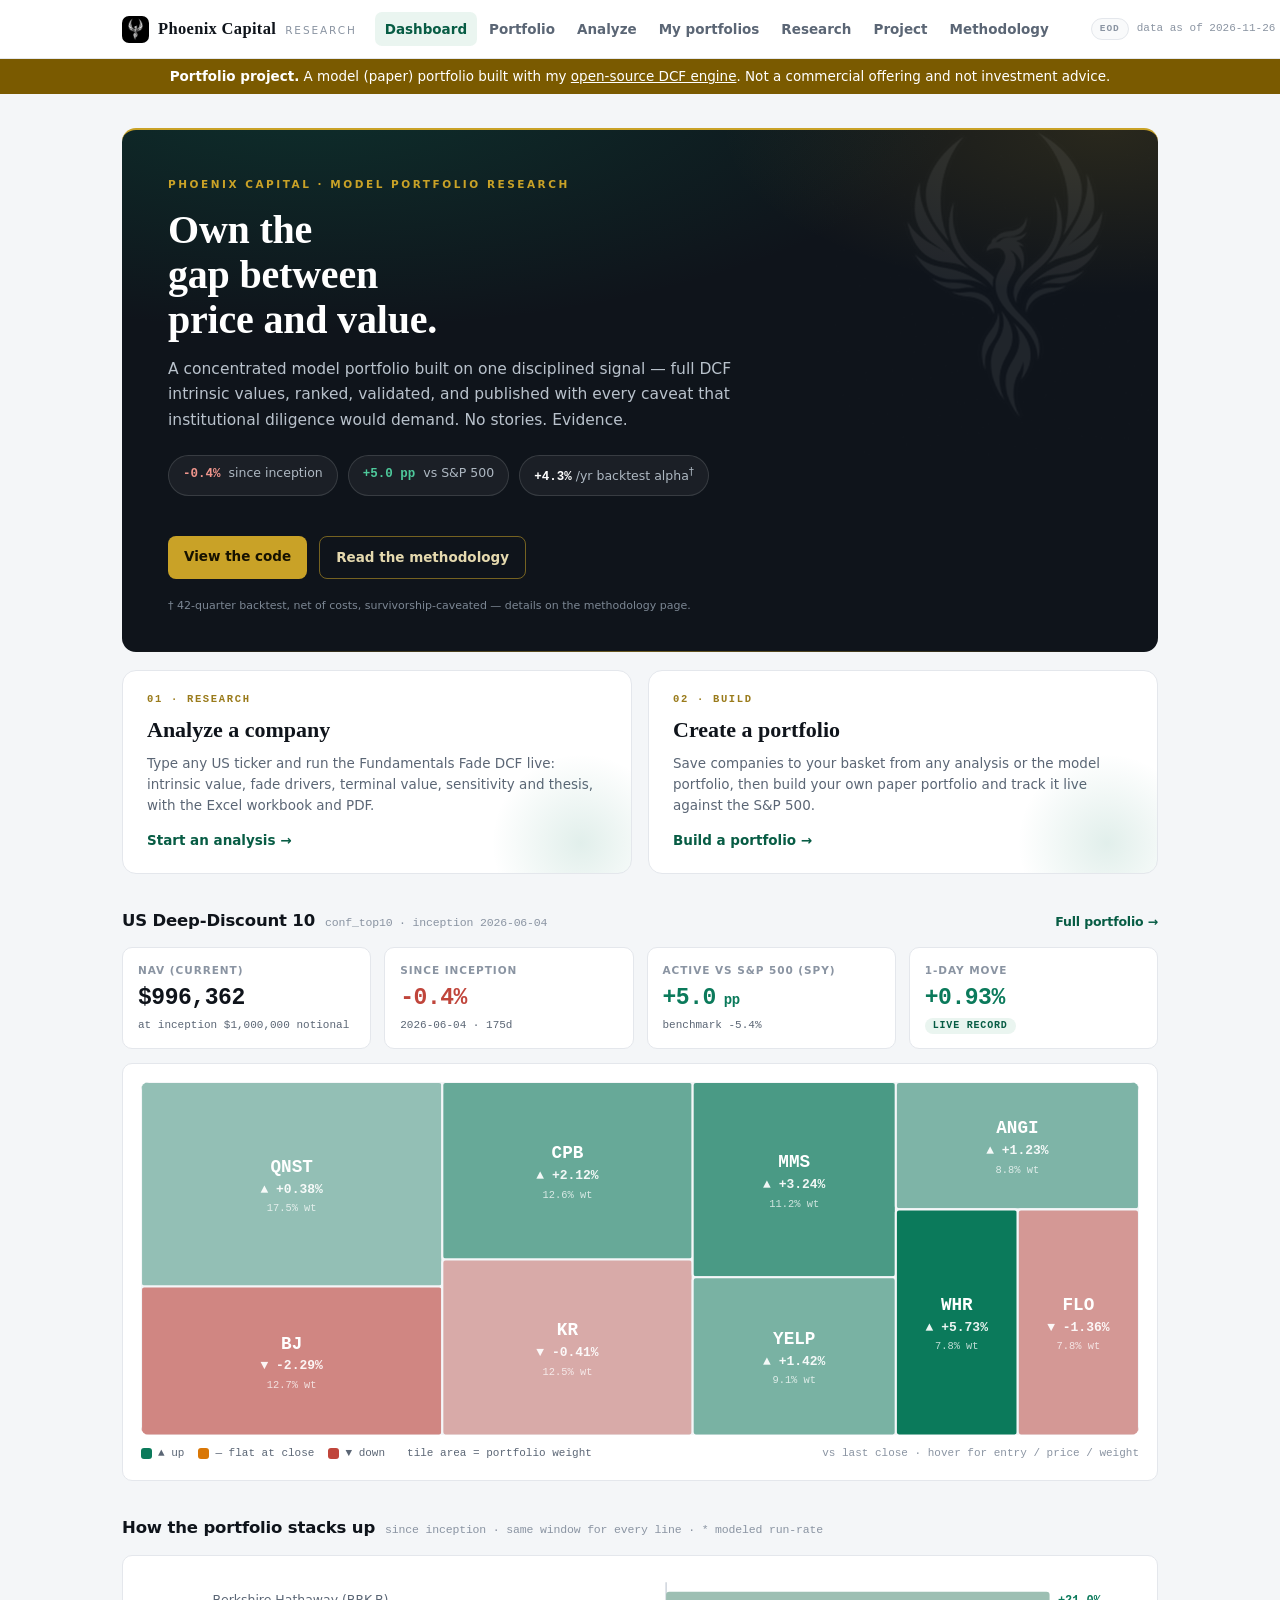
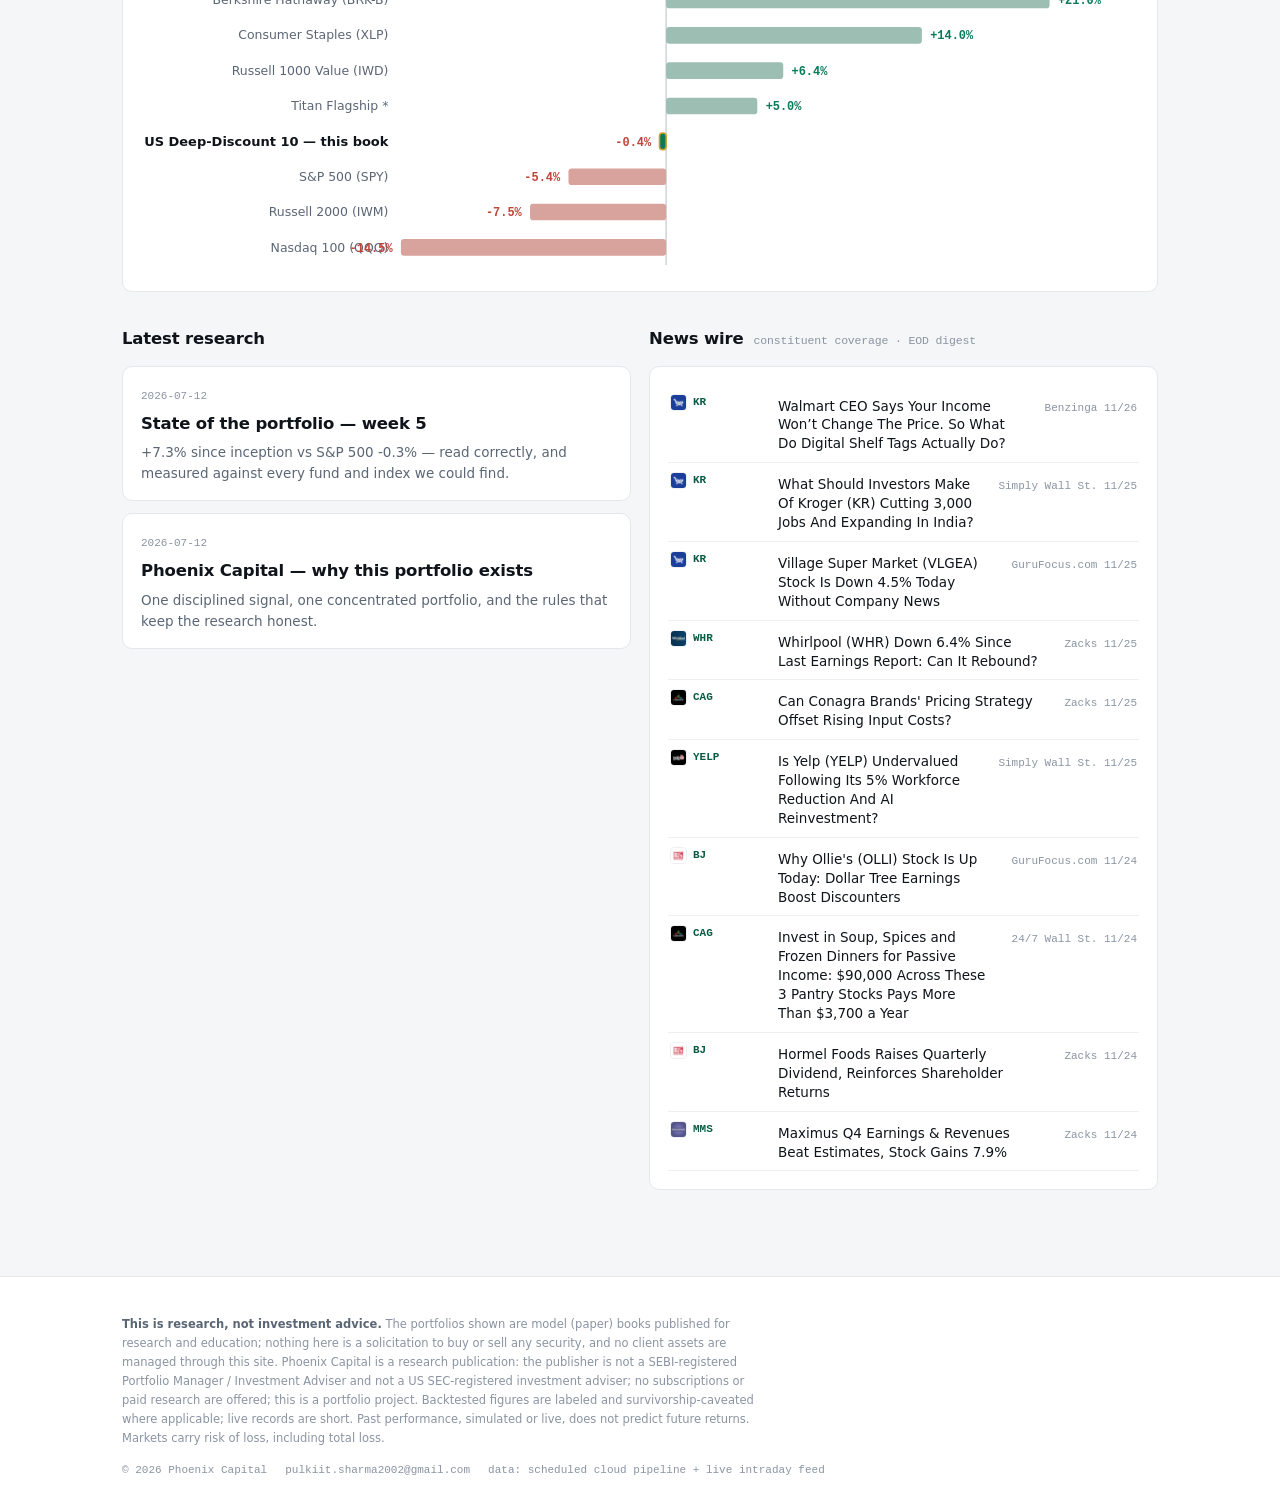
==== index.html @ 6cfc06de "data refresh 2026-11-26 03:41 UTC" ====
<!doctype html>
<html lang="en"><head>
<meta charset="utf-8"><meta name="viewport" content="width=device-width,initial-scale=1">
<title>Dashboard · Phoenix Capital</title>
<meta name="description" content="Institutional-grade equity research. One disciplined signal.">
<link rel="stylesheet" href="assets/site.css">
<link rel="icon" href="assets/logo-chip.png" type="image/png">
</head><body>
<header class="site-head"><div class="wrap">
  <a class="brand" href="index.html"><img class="logo-chip" src="assets/logo-chip.png" alt=""><span class="wordmark">Phoenix Capital</span>
    <small>research</small></a>
  <nav class="main"><a href="index.html" class="on">Dashboard</a><a href="us.html" class="">Portfolio</a><a href="analyze.html" class="">Analyze</a><a href="portfolios.html" class="">My portfolios <span class="bcount" hidden></span></a><a href="research.html" class="">Research</a><a href="pricing.html" class="">Project</a><a href="about.html" class="">Methodology</a></nav>
  <span class="asof"><span class="feedpill pill" id="feedpill">EOD</span><span class="txt">2026-11-26</span></span>
</div></header>
<div class="demo-banner" style="background:#7a5a00;color:#fff;text-align:center;padding:8px 16px;font-size:13.5px;line-height:1.4"><b>Portfolio project.</b> A model (paper) portfolio built with my <a href="https://github.com/PS11242026/dcf-valuation-platform" style="color:#fff;text-decoration:underline">open-source DCF engine</a>. Not a commercial offering and not investment advice.</div>
<main><div class="wrap">
<div class="hero">
  <div class="h-mark" aria-hidden="true"><img src="assets/logo-white.png" alt=""></div>
  <div class="h-eyebrow">Phoenix Capital · model portfolio research</div>
  <h1 class="h-title">Own the gap between price and&nbsp;value.</h1>
  <p class="h-lede">A concentrated model portfolio built on one disciplined signal — full DCF
  intrinsic values, ranked, validated, and published with every caveat that institutional
  diligence would demand. No stories. Evidence.</p>
  <div class="h-chips">
    <span class="h-chip"><b class="neg">-0.4%</b> since inception</span>
    <span class="h-chip"><b class="pos">+5.0 pp</b> vs S&amp;P 500</span>
    <span class="h-chip"><b>+4.3%</b>/yr backtest alpha<sup>†</sup></span>
  </div>
  <div class="h-ctas"><a class="cta gold" href="https://github.com/PS11242026/dcf-valuation-platform">View the code</a>
  <a class="cta ghost-inv" href="about.html">Read the methodology</a></div>
  <p class="h-foot">† 42-quarter backtest, net of costs, survivorship-caveated — details on the methodology page.</p>
</div>
<section class="desk-opts">
<a class="dopt" href="analyze.html"><span class="dk">01 · Research</span>
  <h3>Analyze a company</h3>
  <p>Type any US ticker and run the Fundamentals Fade DCF live: intrinsic value, fade drivers,
  terminal value, sensitivity and thesis, with the Excel workbook and PDF.</p>
  <span class="go">Start an analysis →</span></a>
<a class="dopt" href="portfolios.html"><span class="dk">02 · Build</span>
  <h3>Create a portfolio</h3>
  <p>Save companies to your basket from any analysis or the model portfolio, then build your own
  paper portfolio and track it live against the S&amp;P 500.</p>
  <span class="go">Build a portfolio →</span></a>
</section>
<section>
<h2 class="sec">US Deep-Discount 10 <span class="sub">conf_top10 · inception 2026-06-04</span>
  <a href="us.html" style="margin-left:auto;font-size:12.5px">Full portfolio →</a></h2>
<div class="kpis">
  <div class="tile"><div class="lab">NAV (current)</div><div class="val tab">$996,362</div><div class="sub">at inception $1,000,000 notional</div></div>
  <div class="tile"><div class="lab">Since inception</div>
    <div class="val tab neg">-0.4%</div>
    <div class="sub">2026-06-04 · 175d</div></div>
  <div class="tile"><div class="lab">Active vs S&amp;P 500 (SPY)</div>
    <div class="val tab pos">+5.0<span style="font-size:14px"> pp</span></div>
    <div class="sub">benchmark -5.4%</div></div>
  <div class="tile"><div class="lab">1-day move</div>
    <div class="val tab pos" id="day-us">+0.93%</div>
    <div class="sub"><span class="badge live">live record</span></div></div>
</div>
<div style="height:14px"></div>
<div class="card"><div class="hm-wrap" id="hm-us" data-h="340"></div>
  <div class="hm-legend">
    <span class="k"><span class="sw" style="background:#0B7A5B"></span>▲ up</span>
    <span class="k"><span class="sw" style="background:#D97706"></span>— flat at close</span>
    <span class="k"><span class="sw" style="background:#C0453B"></span>▼ down</span>
    <span class="k" style="margin-left:8px">tile area = portfolio weight</span>
    <span class="hm-note">vs last close · hover for entry / price / weight</span></div></div>
</section>
<section><h2 class="sec">How the portfolio stacks up
  <span class="sub">since inception · same window for every line · * modeled run-rate</span></h2>
<div class="card chart" id="cmp-us"></div></section>
<section class="grid2">
<div><h2 class="sec">Latest research</h2><div class="post-list"><a class="p-item" href="research/2026-07-12-state-of-the-portfolio-week-5.html"><span class="d">2026-07-12</span><h3>State of the portfolio — week 5</h3><p>+7.3% since inception vs S&amp;P 500 -0.3% — read correctly, and measured against every fund and index we could find.</p></a><a class="p-item" href="research/2026-07-12-phoenix-capital-launch.html"><span class="d">2026-07-12</span><h3>Phoenix Capital — why this portfolio exists</h3><p>One disciplined signal, one concentrated portfolio, and the rules that keep the research honest.</p></a></div></div>
<div><h2 class="sec">News wire <span class="sub">constituent coverage · <span id="wire-src">EOD digest</span></span></h2>
<div class="card"><div class="news" id="news-us"><a class="item" href="https://finance.yahoo.com/small-business/articles/walmart-ceo-says-income-won-000012697.html" target="_blank" rel="noopener"><span class="sym"><img class="nlogo" src="assets/logos/KR.png" alt="" loading="lazy" onerror="this.remove()">KR</span><span class="ttl">Walmart CEO Says Your Income Won’t Change The Price. So What Do Digital Shelf Tags Actually Do?</span><span class="src">Benzinga 11/26</span></a><a class="item" href="https://finance.yahoo.com/markets/stocks/articles/investors-kroger-kr-cutting-3-232031548.html" target="_blank" rel="noopener"><span class="sym"><img class="nlogo" src="assets/logos/KR.png" alt="" loading="lazy" onerror="this.remove()">KR</span><span class="ttl">What Should Investors Make Of Kroger (KR) Cutting 3,000 Jobs And Expanding In India?</span><span class="src">Simply Wall St. 11/25</span></a><a class="item" href="https://finance.yahoo.com/markets/stocks/articles/village-super-market-vlgea-stock-193019588.html" target="_blank" rel="noopener"><span class="sym"><img class="nlogo" src="assets/logos/KR.png" alt="" loading="lazy" onerror="this.remove()">KR</span><span class="ttl">Village Super Market (VLGEA) Stock Is Down 4.5% Today Without Company News</span><span class="src">GuruFocus.com 11/25</span></a><a class="item" href="https://finance.yahoo.com/markets/stocks/articles/whirlpool-whr-down-6-4-153005651.html" target="_blank" rel="noopener"><span class="sym"><img class="nlogo" src="assets/logos/WHR.png" alt="" loading="lazy" onerror="this.remove()">WHR</span><span class="ttl">Whirlpool (WHR) Down 6.4% Since Last Earnings Report: Can It Rebound?</span><span class="src">Zacks 11/25</span></a><a class="item" href="https://finance.yahoo.com/markets/stocks/articles/conagra-brands-pricing-strategy-offset-135100808.html" target="_blank" rel="noopener"><span class="sym"><img class="nlogo" src="assets/logos/CAG.png" alt="" loading="lazy" onerror="this.remove()">CAG</span><span class="ttl">Can Conagra Brands&#x27; Pricing Strategy Offset Rising Input Costs?</span><span class="src">Zacks 11/25</span></a><a class="item" href="https://finance.yahoo.com/markets/stocks/articles/yelp-yelp-undervalued-following-5-061126021.html" target="_blank" rel="noopener"><span class="sym"><img class="nlogo" src="assets/logos/YELP.png" alt="" loading="lazy" onerror="this.remove()">YELP</span><span class="ttl">Is Yelp (YELP) Undervalued Following Its 5% Workforce Reduction And AI Reinvestment?</span><span class="src">Simply Wall St. 11/25</span></a><a class="item" href="https://finance.yahoo.com/markets/stocks/articles/why-ollies-olli-stock-today-210016342.html" target="_blank" rel="noopener"><span class="sym"><img class="nlogo" src="assets/logos/BJ.png" alt="" loading="lazy" onerror="this.remove()">BJ</span><span class="ttl">Why Ollie&#x27;s (OLLI) Stock Is Up Today: Dollar Tree Earnings Boost Discounters</span><span class="src">GuruFocus.com 11/24</span></a><a class="item" href="https://247wallst.com/investing/2026/11/24/invest-in-soup-spices-and-frozen-dinners-for-passive-income-90000-across-these-3-pantry-stocks-pays-more-than-3700-a-year/" target="_blank" rel="noopener"><span class="sym"><img class="nlogo" src="assets/logos/CAG.png" alt="" loading="lazy" onerror="this.remove()">CAG</span><span class="ttl">Invest in Soup, Spices and Frozen Dinners for Passive Income: $90,000 Across These 3 Pantry Stocks Pays More Than $3,700 a Year</span><span class="src">24/7 Wall St. 11/24</span></a><a class="item" href="https://finance.yahoo.com/markets/stocks/articles/hormel-foods-raises-quarterly-dividend-125200998.html" target="_blank" rel="noopener"><span class="sym"><img class="nlogo" src="assets/logos/BJ.png" alt="" loading="lazy" onerror="this.remove()">BJ</span><span class="ttl">Hormel Foods Raises Quarterly Dividend, Reinforces Shareholder Returns</span><span class="src">Zacks 11/24</span></a><a class="item" href="https://finance.yahoo.com/markets/stocks/articles/maximus-q4-earnings-revenues-beat-120600237.html" target="_blank" rel="noopener"><span class="sym"><img class="nlogo" src="assets/logos/MMS.png" alt="" loading="lazy" onerror="this.remove()">MMS</span><span class="ttl">Maximus Q4 Earnings &amp; Revenues Beat Estimates, Stock Gains 7.9%</span><span class="src">Zacks 11/24</span></a></div></div></div>
</section>
</div></main>
<footer class="site-foot"><div class="wrap">
  <p class="disc"><b>This is research, not investment advice.</b> The portfolios shown are model (paper) books published for research and education; nothing here is a solicitation to buy or sell any security, and no client assets are managed through this site. Phoenix Capital is a research publication: the publisher is not a SEBI-registered Portfolio Manager / Investment Adviser and not a US SEC-registered investment adviser; no subscriptions or paid research are offered; this is a portfolio project. Backtested figures are labeled and survivorship-caveated where applicable; live records are short. Past performance, simulated or live, does not predict future returns. Markets carry risk of loss, including total loss.</p>
  <div class="foot-meta"><span>© 2026 Phoenix Capital</span>
    <span>pulkiit.sharma2002@gmail.com</span>
    <span>data: scheduled cloud pipeline + live intraday feed</span></div>
</div></footer>
<script>window.SITE_DATA = {"as_of": "2026-11-26", "config": {"finnhub_key": "dc2afj9r01qjj5fhtak0dc2afj9r01qjj5fhtakg", "refresh_seconds": 60, "quote_seconds": 60, "news_seconds": 300, "data_prefix": "data/", "asset_prefix": "assets/"}, "books": {"us": {"status": {"as_of": "2026-11-26", "book": "conf_top10", "book_id": "discount_x_conf_top10", "currency": "USD", "inception": "2026-06-04", "days": 175, "capital": 1000000.0, "capital_basis": "notional", "cash": 0.0, "value_at_inception": 1000000.0, "value": 996361.5129480853, "return_since_inception": -0.0036384870519147305, "benchmarks": {"SPY": {"entry": 757.2550048828125, "last": 716.7000122070312, "return": -0.05355526528617305, "active": 0.049916778234258316}, "QQQ": {"entry": 741.8599853515625, "last": 633.9299926757812, "return": -0.14548566415080866, "active": 0.14184717709889394}}, "comparables": [{"name": "Titan Flagship (modeled)", "kind": "run_rate", "note": "reported ~10.72%/yr net run-rate compounded over the window; no daily NAV published", "symbol": null, "return": 0.05003622881060976, "active": -0.053674715862524494}, {"name": "Russell 2000 (IWM)", "kind": "index", "note": "small/mid-cap universe proxy", "symbol": "IWM", "return": -0.07464371449433549, "active": 0.07100522744242076}, {"name": "Russell 1000 Value (IWD)", "kind": "index", "note": "value-factor benchmark", "symbol": "IWD", "return": 0.06425536118910213, "active": -0.06789384824101687}, {"name": "Consumer Staples (XLP)", "kind": "index", "note": "sector-fair for the staples-heavy book", "symbol": "XLP", "return": 0.14031798971352805, "active": -0.14395647676544276}, {"name": "Berkshire Hathaway (BRK-B)", "kind": "index", "note": "flagship value manager, tradeable comparison", "symbol": "BRK-B", "return": 0.2103712709487553, "active": -0.21400975800067001}], "holdings": [{"ticker": "MMS", "sector": "industrials_assetlight_services", "entry_price": 60.64500045776367, "price": 61.16999816894531, "entry_value": 100000.0, "weight": 0.11248225412640794, "market_value": 100865.69001107894, "return": 0.008656900110789456, "contribution": 0.0009618777900877173, "inception_discount": 4.755931966313579, "current_discount": 4.838646570065083, "current_intrinsic": 357.15, "conviction": 0.505, "day_change": 0.03240503238726267, "company": "Maximus, Inc."}, {"ticker": "WHR", "sector": "consumer_discretionary", "entry_price": 38.7400016784668, "price": 27.139999389648438, "entry_value": 100000.0, "weight": 0.07812512864446404, "market_value": 70056.78423791578, "return": -0.2994321576208422, "contribution": -0.03327023973564913, "inception_discount": 4.218364331422412, "current_discount": 6.968681092988097, "current_intrinsic": 216.27, "conviction": 0.505, "day_change": 0.05726526330290227, "company": "Whirlpool Corporation"}, {"ticker": "KR", "sector": "consumer_staples", "entry_price": 62.380001068115234, "price": 69.83000183105469, "entry_value": 100000.0, "weight": 0.1248352463663874, "market_value": 111942.93144497465, "return": 0.11942931444974647, "contribution": 0.013269923827749608, "inception_discount": 4.124266794909185, "current_discount": 3.5248459360555584, "current_intrinsic": 315.97, "conviction": 0.84, "day_change": -0.004135780150714252, "company": "The Kroger Co."}, {"ticker": "CPB", "sector": "consumer_staples", "entry_price": 21.334999084472656, "price": 24.110000610351562, "entry_value": 100000.0, "weight": 0.12602164373474778, "market_value": 113006.80405418211, "return": 0.13006804054182108, "contribution": 0.014452004504646787, "inception_discount": 3.2943927812345697, "current_discount": 2.8875984084279653, "current_intrinsic": 93.73, "conviction": 0.84, "day_change": 0.021177466627458674, "company": "The Campbell's Company"}, {"ticker": "CAG", "sector": "consumer_staples", "entry_price": 12.626999855041504, "price": null, "entry_value": 100000.0, "weight": null, "market_value": null, "return": null, "contribution": null, "inception_discount": 2.91445864061098, "current_discount": 2.923, "current_intrinsic": 50.35, "conviction": 0.84, "day_change": null, "company": "Conagra Brands, Inc."}, {"ticker": "ANGI", "sector": "internet_platforms_marketplaces", "entry_price": 6.275000095367432, "price": 4.940000057220459, "entry_value": 100000.0, "weight": 0.0877917617628942, "market_value": 78725.09931700962, "return": -0.21274900682990383, "contribution": -0.023638778536655983, "inception_discount": 2.8878761047646657, "current_discount": 3.921052574577958, "current_intrinsic": 24.31, "conviction": 0.993, "day_change": 0.01229506995337748, "company": "Angi Inc."}, {"ticker": "BJ", "sector": "consumer_staples", "entry_price": 89.13999938964844, "price": 101.69999694824219, "entry_value": 100000.0, "weight": 0.12722980461470423, "market_value": 114090.19255619639, "return": 0.1409019255619639, "contribution": 0.015655769506884878, "inception_discount": 2.72527462338944, "current_discount": 2.234513371395786, "current_intrinsic": 328.95, "conviction": 0.84, "day_change": -0.02286707187684134, "company": "BJ's Wholesale Club Holdings, Inc."}, {"ticker": "FLO", "sector": "consumer_staples", "entry_price": 7.289999961853027, "price": 5.079999923706055, "entry_value": 100000.0, "weight": 0.07770996741269857, "market_value": 69684.49863221648, "return": -0.30315501367783526, "contribution": -0.03368389040864836, "inception_discount": 2.6244166951128425, "current_discount": 4.381889844607404, "current_intrinsic": 27.34, "conviction": 0.84, "day_change": -0.013592266090314054, "company": "Flowers Foods, Inc."}, {"ticker": "YELP", "sector": "internet_platforms_marketplaces", "entry_price": 23.520000457763672, "price": 19.219999313354492, "entry_value": 100000.0, "weight": 0.09112899674690499, "market_value": 81717.68256496865, "return": -0.18282317435031348, "contribution": -0.02031368603892372, "inception_discount": 2.5953911646826757, "current_discount": 3.391779553360858, "current_intrinsic": 84.41, "conviction": 0.993, "day_change": 0.014247944039299298, "company": "Yelp Inc."}, {"ticker": "QNST", "sector": "internet_platforms_marketplaces", "entry_price": 11.829999923706055, "price": 18.530000686645508, "entry_value": 100000.0, "weight": 0.17467519659079084, "market_value": 156635.67883473414, "return": 0.5663567883473413, "contribution": 0.06292853203859347, "inception_discount": 2.485763260371288, "current_discount": 0.9886669527517955, "current_intrinsic": 36.85, "conviction": 0.993, "day_change": 0.003792069644885876, "company": "QuinStreet, Inc."}], "sector_weights": {"consumer_staples": 0.45579666212853803, "internet_platforms_marketplaces": 0.35359595510059005, "industrials_assetlight_services": 0.11248225412640794, "consumer_discretionary": 0.07812512864446404}, "metrics": {"excess": {"SPY": 0.049916778234258316, "QQQ": 0.14184717709889394}, "primary_benchmark": "SPY", "alpha_basis": "simple_excess_return", "max_drawdown": -0.1503846261168077, "sharpe": 0.1219329182608766, "volatility": 0.2988759053279055, "beta": -0.004061571051231883, "turnover": null, "hhi": 0.351536489890087, "day_change": 0.009345934737830264, "bench_day_change": {"SPY": -0.0028938159173377276, "QQQ": -0.006534999325657598}}, "honesty": null}, "track": {"inception": "2026-06-04", "rows": [{"date": "2026-06-04", "days": 0, "bench": {"SPY": -4.626470536550631e-05, "QQQ": -9.436730057033049e-05}, "books": {"discount_x_conf_top10": 0.0002282687906213665}}, {"date": "2026-06-05", "days": 1, "bench": {"SPY": -0.026021639953232367, "QQQ": -0.049605031299173596}, "books": {"discount_x_conf_top10": 0.005163007351116767}}, {"date": "2026-06-08", "days": 4, "bench": {"SPY": -0.028736588272977204, "QQQ": -0.03682710643529041}, "books": {"discount_x_conf_top10": -0.005855134973683807}}, {"date": "2026-06-09", "days": 5, "bench": {"SPY": -0.031587751491794935, "QQQ": -0.047910615819448}, "books": {"discount_x_conf_top10": 0.0058004153967183055}}, {"date": "2026-06-10", "days": 6, "bench": {"SPY": -0.04685526546349417, "QQQ": -0.06693011077092081}, "books": {"discount_x_conf_top10": 0.017482073372978746}}, {"date": "2026-06-11", "days": 7, "bench": {"SPY": -0.030654800333944077, "QQQ": -0.03541480557950161}, "books": {"discount_x_conf_top10": 0.01318112295033741}}, {"date": "2026-06-12", "days": 8, "bench": {"SPY": -0.025412380531876444, "QQQ": -0.029738534290707608}, "books": {"discount_x_conf_top10": 0.023322780186827197}}, {"date": "2026-06-14", "days": 10, "bench": {"SPY": -0.02047527554500872, "QQQ": -0.027660150030021424}, "books": {"discount_x_conf_top10": 0.033470806236069225}}, {"date": "2026-06-15", "days": 11, "bench": {"SPY": -0.0032023397367232365, "QQQ": 0.0028846611094994756}, "books": {"discount_x_conf_top10": 0.018787949572799112}}, {"date": "2026-06-16", "days": 12, "bench": {"SPY": -0.014139025923226689, "QQQ": -0.0182785429820429}, "books": {"discount_x_conf_top10": 0.005598940528212315}}, {"date": "2026-06-17", "days": 13, "bench": {"SPY": -0.026450354182917746, "QQQ": -0.028164813518860354}, "books": {"discount_x_conf_top10": -0.026725838006293655}}, {"date": "2026-06-18", "days": 14, "bench": {"SPY": -0.016328378173827263, "QQQ": -0.0038053799069556193}, "books": {"discount_x_conf_top10": -0.03290229628912942}}, {"date": "2026-06-22", "days": 18, "bench": {"SPY": -0.01942392220565614, "QQQ": -0.006305989962346881}, "books": {"discount_x_conf_top10": -0.06256240085900383}}, {"date": "2026-06-23", "days": 19, "bench": {"SPY": -0.03366385999494148, "QQQ": -0.03902733722792473}, "books": {"discount_x_conf_top10": -0.04189583956974372}}, {"date": "2026-06-24", "days": 20, "bench": {"SPY": -0.03411175715124193, "QQQ": -0.04310742717551186}, "books": {"discount_x_conf_top10": -0.013835843834768258}}, {"date": "2026-06-25", "days": 21, "bench": {"SPY": -0.03271543353494755, "QQQ": -0.0353512907093706}, "books": {"discount_x_conf_top10": -0.022970345959697012}}, {"date": "2026-06-26", "days": 22, "bench": {"SPY": -0.03971018950313476, "QQQ": -0.048628284488039686}, "books": {"discount_x_conf_top10": 0.01688813261402723}}, {"date": "2026-06-29", "days": 25, "bench": {"SPY": -0.0238895946808807, "QQQ": -0.024982734979926202}, "books": {"discount_x_conf_top10": 0.018493813944227732}}, {"date": "2026-06-30", "days": 26, "bench": {"SPY": -0.016288803312617395, "QQQ": -0.008393095176703835}, "books": {"discount_x_conf_top10": 0.009803750364988161}}, {"date": "2026-07-01", "days": 27, "bench": {"SPY": -0.01761927629427129, "QQQ": -0.02351506429564232}, "books": {"discount_x_conf_top10": 0.04327594163850135}}, {"date": "2026-07-02", "days": 28, "bench": {"SPY": -0.01891017441471521, "QQQ": -0.040441283546670315}, "books": {"discount_x_conf_top10": 0.05943898556607617}}, {"date": "2026-07-06", "days": 32, "bench": {"SPY": -0.01034781869974255, "QQQ": -0.026679371834643528}, "books": {"discount_x_conf_top10": 0.05729456491809646}}, {"date": "2026-07-07", "days": 33, "bench": {"SPY": -0.015050537339566628, "QQQ": -0.044709861275954554}, "books": {"discount_x_conf_top10": 0.06258853826077397}}, {"date": "2026-07-08", "days": 34, "bench": {"SPY": -0.018093449224002245, "QQQ": -0.04200323925837668}, "books": {"discount_x_conf_top10": 0.04677894624993929}}, {"date": "2026-07-09", "days": 35, "bench": {"SPY": -0.009781358160876441, "QQQ": -0.026059937304570457}, "books": {"discount_x_conf_top10": 0.04473642047608474}}, {"date": "2026-07-10", "days": 36, "bench": {"SPY": -0.005513398790637392, "QQQ": -0.023057131954775434}, "books": {"discount_x_conf_top10": 0.06446299114621844}}, {"date": "2026-07-11", "days": 37, "bench": {"SPY": -0.003043879090819601, "QQQ": -0.022039166296574653}, "books": {"discount_x_conf_top10": 0.07279951834841084}}, {"date": "2026-07-12", "days": 38, "bench": {"SPY": -0.003043879090819601, "QQQ": -0.022039166296574653}, "books": {"discount_x_conf_top10": 0.07279951834841084}}, {"date": "2026-07-13", "days": 39, "bench": {"SPY": -0.013127328045616005, "QQQ": -0.041599360375639494}, "books": {"discount_x_conf_top10": 0.07455503494480857}}, {"date": "2026-07-14", "days": 40, "bench": {"SPY": -0.009623300517632716, "QQQ": -0.030894142925241508}, "books": {"discount_x_conf_top10": 0.0663101077673181}}, {"date": "2026-07-15", "days": 41, "bench": {"SPY": -0.00569781280784365, "QQQ": -0.03351997271164231}, "books": {"discount_x_conf_top10": 0.06904103506672044}}, {"date": "2026-07-16", "days": 42, "bench": {"SPY": -0.011085555369099609, "QQQ": -0.04940938575361464}, "books": {"discount_x_conf_top10": 0.09395817797958103}}, {"date": "2026-07-17", "days": 43, "bench": {"SPY": -0.020873039170407726, "QQQ": -0.06369636469514428}, "books": {"discount_x_conf_top10": 0.06935459625866473}}, {"date": "2026-07-20", "days": 46, "bench": {"SPY": -0.02245369620337645, "QQQ": -0.06271336512477466}, "books": {"discount_x_conf_top10": 0.07324871612398856}}, {"date": "2026-07-21", "days": 47, "bench": {"SPY": -0.01429966278349426, "QQQ": -0.045329295806027514}, "books": {"discount_x_conf_top10": 0.05664211487127663}}, {"date": "2026-07-22", "days": 48, "bench": {"SPY": -0.015445802348473814, "QQQ": -0.05020389754228716}, "books": {"discount_x_conf_top10": 0.04069955184699496}}, {"date": "2026-07-23", "days": 49, "bench": {"SPY": -0.027604311999500974, "QQQ": -0.06823422243730248}, "books": {"discount_x_conf_top10": 0.008077291710262113}}, {"date": "2026-07-24", "days": 50, "bench": {"SPY": -0.026616391278828977, "QQQ": -0.07864317428233547}, "books": {"discount_x_conf_top10": 0.030143049396618514}}, {"date": "2026-07-27", "days": 53, "bench": {"SPY": -0.02640554028712816, "QQQ": -0.08148439516977635}, "books": {"discount_x_conf_top10": 0.056869765396404814}}, {"date": "2026-07-28", "days": 54, "bench": {"SPY": -0.024074008698086957, "QQQ": -0.0904121012611322}, "books": {"discount_x_conf_top10": 0.081705429855573}}, {"date": "2026-07-29", "days": 55, "bench": {"SPY": -0.03909101621634348, "QQQ": -0.10894083688575074}, "books": {"discount_x_conf_top10": 0.08798524830067389}}, {"date": "2026-07-30", "days": 56, "bench": {"SPY": -0.022980662481564607, "QQQ": -0.07955887441777354}, "books": {"discount_x_conf_top10": 0.04793334620256721}}, {"date": "2026-07-31", "days": 57, "bench": {"SPY": -0.015946251051635496, "QQQ": -0.07358008476437872}, "books": {"discount_x_conf_top10": 0.039577769957998166}}, {"date": "2026-08-03", "days": 60, "bench": {"SPY": -0.0019303827412981978, "QQQ": -0.05731361388586442}, "books": {"discount_x_conf_top10": 0.06149824278777666}}, {"date": "2026-08-04", "days": 61, "bench": {"SPY": 0.016063766627285148, "QQQ": -0.025292493381536607}, "books": {"discount_x_conf_top10": 0.0839575523194814}}, {"date": "2026-08-05", "days": 62, "bench": {"SPY": 0.014035131837484283, "QQQ": -0.034112421649224456}, "books": {"discount_x_conf_top10": 0.05767071992759772}}, {"date": "2026-08-06", "days": 63, "bench": {"SPY": 0.01241489994330558, "QQQ": -0.03768077261725855}, "books": {"discount_x_conf_top10": 0.03801621196469991}}, {"date": "2026-08-07", "days": 64, "bench": {"SPY": 0.018606149208027167, "QQQ": -0.026396599025523937}, "books": {"discount_x_conf_top10": 0.0947087802327998}}, {"date": "2026-08-10", "days": 67, "bench": {"SPY": 0.018303171808255136, "QQQ": -0.02930520162104433}, "books": {"discount_x_conf_top10": 0.07538600428424641}}, {"date": "2026-08-11", "days": 68, "bench": {"SPY": 0.015049489532650728, "QQQ": -0.03256387646061576}, "books": {"discount_x_conf_top10": 0.06221615193285045}}, {"date": "2026-08-12", "days": 69, "bench": {"SPY": 0.01759179151286072, "QQQ": -0.025494391686331275}, "books": {"discount_x_conf_top10": 0.05547236768309255}}, {"date": "2026-08-13", "days": 70, "bench": {"SPY": 0.02469205357743043, "QQQ": -0.014223710890842178}, "books": {"discount_x_conf_top10": 0.0829717952149107}}, {"date": "2026-08-14", "days": 71, "bench": {"SPY": 0.02266341878762934, "QQQ": -0.015570275501508357}, "books": {"discount_x_conf_top10": 0.07673291968092137}}, {"date": "2026-08-17", "days": 74, "bench": {"SPY": 0.017828918277992267, "QQQ": -0.01718620239819646}, "books": {"discount_x_conf_top10": 0.05140510601525626}}, {"date": "2026-08-18", "days": 75, "bench": {"SPY": 0.010952725692370713, "QQQ": -0.033829648840104976}, "books": {"discount_x_conf_top10": 0.06273503267248534}}, {"date": "2026-08-19", "days": 76, "bench": {"SPY": 0.013073486890242902, "QQQ": -0.03575525186525563}, "books": {"discount_x_conf_top10": 0.0857332812458442}}, {"date": "2026-08-20", "days": 77, "bench": {"SPY": 0.004563843923195421, "QQQ": -0.042690055496529156}, "books": {"discount_x_conf_top10": 0.06941789611954949}}, {"date": "2026-08-21", "days": 78, "bench": {"SPY": 0.008673745650190856, "QQQ": -0.03931011003704432}, "books": {"discount_x_conf_top10": 0.08545069536869565}}, {"date": "2026-08-24", "days": 81, "bench": {"SPY": 0.005709822287111033, "QQQ": -0.04889764677406161}, "books": {"discount_x_conf_top10": 0.09719691619456902}}, {"date": "2026-08-25", "days": 82, "bench": {"SPY": 0.0089240103020376, "QQQ": -0.04297282830564875}, "books": {"discount_x_conf_top10": 0.08095142342669687}}, {"date": "2026-08-26", "days": 83, "bench": {"SPY": 0.009147999180453725, "QQQ": -0.04209752428579916}, "books": {"discount_x_conf_top10": 0.06879971274529151}}, {"date": "2026-08-27", "days": 84, "bench": {"SPY": 0.015760789227513117, "QQQ": -0.028982032696336257}, "books": {"discount_x_conf_top10": 0.04939859015776325}}, {"date": "2026-08-28", "days": 85, "bench": {"SPY": 0.013455533411902643, "QQQ": -0.03528390900129119}, "books": {"discount_x_conf_top10": 0.06852122514395305}}, {"date": "2026-08-31", "days": 88, "bench": {"SPY": 0.010425759414182334, "QQQ": -0.034839551729817564}, "books": {"discount_x_conf_top10": 0.055071111200231546}}, {"date": "2026-09-01", "days": 89, "bench": {"SPY": 0.0034837161939202943, "QQQ": -0.04712021768816732}, "books": {"discount_x_conf_top10": 0.042785996684674456}}, {"date": "2026-09-02", "days": 90, "bench": {"SPY": 0.007936089581365602, "QQQ": -0.04496573076573096}, "books": {"discount_x_conf_top10": 0.05504382847957828}}, {"date": "2026-09-03", "days": 91, "bench": {"SPY": 0.018487585825461395, "QQQ": -0.03361425773906479}, "books": {"discount_x_conf_top10": 0.034611562205832745}}, {"date": "2026-09-04", "days": 92, "bench": {"SPY": 0.01456209811567244, "QQQ": -0.03187714249561113}, "books": {"discount_x_conf_top10": 0.026881572435468914}}, {"date": "2026-09-08", "days": 96, "bench": {"SPY": 0.008989941537210111, "QQQ": -0.032685064807381314}, "books": {"discount_x_conf_top10": 0.0034245284171279923}}, {"date": "2026-09-09", "days": 97, "bench": {"SPY": 0.004300441384633258, "QQQ": -0.03544549346364523}, "books": {"discount_x_conf_top10": -0.008062229674893262}}, {"date": "2026-09-10", "days": 98, "bench": {"SPY": -0.001719612350129407, "QQQ": -0.045706271369421736}, "books": {"discount_x_conf_top10": -0.013572951561958669}}, {"date": "2026-09-11", "days": 99, "bench": {"SPY": 0.006790030616918186, "QQQ": -0.037371096488795996}, "books": {"discount_x_conf_top10": -0.0037568125469687576}}, {"date": "2026-09-14", "days": 102, "bench": {"SPY": 0.0022980823682627882, "QQQ": -0.045046522996908034}, "books": {"discount_x_conf_top10": 0.013668159617914944}}, {"date": "2026-09-15", "days": 103, "bench": {"SPY": -0.002299210775710825, "QQQ": -0.05129459266317682}, "books": {"discount_x_conf_top10": 0.011860867656753338}}, {"date": "2026-09-16", "days": 104, "bench": {"SPY": -0.006698952015762871, "QQQ": -0.05105221596964582}, "books": {"discount_x_conf_top10": 0.01028010330866801}}, {"date": "2026-09-17", "days": 105, "bench": {"SPY": 0.004563843923195421, "QQQ": -0.03462416062877749}, "books": {"discount_x_conf_top10": 0.0004347156686413722}}, {"date": "2026-09-18", "days": 106, "bench": {"SPY": 0.005856676456407195, "QQQ": -0.028524182628617223}, "books": {"discount_x_conf_top10": -0.01484630313485764}}, {"date": "2026-09-21", "days": 109, "bench": {"SPY": 0.02145247639492509, "QQQ": -0.0005257254146854295}, "books": {"discount_x_conf_top10": -0.019122690581964585}}, {"date": "2026-09-22", "days": 110, "bench": {"SPY": 0.021294015749021566, "QQQ": 0.007548643587293569}, "books": {"discount_x_conf_top10": -0.039470715665226884}}, {"date": "2026-09-23", "days": 111, "bench": {"SPY": 0.013938491799621255, "QQQ": -0.0008761267513279769}, "books": {"discount_x_conf_top10": -0.06780463182386559}}, {"date": "2026-09-24", "days": 112, "bench": {"SPY": 0.013106533108361074, "QQQ": -0.0010244652368800455}, "books": {"discount_x_conf_top10": -0.06310823900599023}}, {"date": "2026-09-25", "days": 113, "bench": {"SPY": 0.018613242054842827, "QQQ": 0.003558642736589235}, "books": {"discount_x_conf_top10": -0.06764166171158782}}, {"date": "2026-09-28", "days": 116, "bench": {"SPY": 0.011033245623834453, "QQQ": -0.0071845849081099145}, "books": {"discount_x_conf_top10": -0.06509277796940593}}, {"date": "2026-09-29", "days": 117, "bench": {"SPY": 0.009171292734200476, "QQQ": -0.00529748571614741}, "books": {"discount_x_conf_top10": -0.05662927537678077}}, {"date": "2026-09-30", "days": 118, "bench": {"SPY": 0.0070980052496738555, "QQQ": -0.0028171971282722197}, "books": {"discount_x_conf_top10": -0.06642654138327063}}, {"date": "2026-10-01", "days": 119, "bench": {"SPY": 0.008893946303603073, "QQQ": 0.00022921298987688132}, "books": {"discount_x_conf_top10": -0.06535534001276698}}, {"date": "2026-10-02", "days": 120, "bench": {"SPY": 0.016355137550449816, "QQQ": 0.010406319104302009}, "books": {"discount_x_conf_top10": -0.06119474663432813}}, {"date": "2026-10-05", "days": 123, "bench": {"SPY": 0.023208842587644662, "QQQ": 0.01932982926511806}, "books": {"discount_x_conf_top10": -0.06180046238206703}}, {"date": "2026-10-06", "days": 124, "bench": {"SPY": 0.028834437318820072, "QQQ": 0.023993729469764302}, "books": {"discount_x_conf_top10": -0.05991675016126576}}, {"date": "2026-10-07", "days": 125, "bench": {"SPY": 0.02636491761900217, "QQQ": 0.021392170261975707}, "books": {"discount_x_conf_top10": -0.05326423538176591}}, {"date": "2026-10-08", "days": 126, "bench": {"SPY": 0.022020307142835316, "QQQ": 0.007710392595943194}, "books": {"discount_x_conf_top10": -0.02319712589729476}}, {"date": "2026-10-09", "days": 127, "bench": {"SPY": 0.02814772078621619, "QQQ": 0.012684380294791353}, "books": {"discount_x_conf_top10": -0.026914585188047412}}, {"date": "2026-10-12", "days": 130, "bench": {"SPY": 0.02752701608931707, "QQQ": 0.005634476529692289}, "books": {"discount_x_conf_top10": -0.027965343203608262}}, {"date": "2026-10-13", "days": 131, "bench": {"SPY": 0.027408210905155217, "QQQ": 0.002305046782980158}, "books": {"discount_x_conf_top10": -0.027666453302846183}}, {"date": "2026-10-14", "days": 132, "bench": {"SPY": 0.016302263601460698, "QQQ": -0.017402169411271484}, "books": {"discount_x_conf_top10": -0.025313031488095262}}, {"date": "2026-10-15", "days": 133, "bench": {"SPY": 0.019194291290000276, "QQQ": -0.018682750957371486}, "books": {"discount_x_conf_top10": 0.002415153276776072}}, {"date": "2026-10-16", "days": 134, "bench": {"SPY": 0.007916745453686591, "QQQ": -0.043215698638066735}, "books": {"discount_x_conf_top10": 0.001284094096988242}}, {"date": "2026-10-19", "days": 137, "bench": {"SPY": 0.012182125606901906, "QQQ": -0.03167713647321668}, "books": {"discount_x_conf_top10": -0.011547357460492614}}, {"date": "2026-10-20", "days": 138, "bench": {"SPY": 0.015575972207646949, "QQQ": -0.0326611233213604}, "books": {"discount_x_conf_top10": 0.005586765686007367}}, {"date": "2026-10-21", "days": 139, "bench": {"SPY": 0.020911082621509758, "QQQ": -0.022457031614444345}, "books": {"discount_x_conf_top10": -0.00877818100326525}}, {"date": "2026-10-22", "days": 140, "bench": {"SPY": 0.008854371442393205, "QQQ": -0.0504003658193245}, "books": {"discount_x_conf_top10": 0.049785608465829176}}, {"date": "2026-10-23", "days": 141, "bench": {"SPY": 0.003585272864234934, "QQQ": -0.05049465084674698}, "books": {"discount_x_conf_top10": 0.02912725027423655}}, {"date": "2026-10-26", "days": 144, "bench": {"SPY": 0.010716324332027183, "QQQ": -0.03998055391877697}, "books": {"discount_x_conf_top10": 0.015034809546221361}}, {"date": "2026-10-27", "days": 145, "bench": {"SPY": 0.01638149392441246, "QQQ": -0.02778150292308268}, "books": {"discount_x_conf_top10": 0.0027257619577992997}}, {"date": "2026-10-28", "days": 146, "bench": {"SPY": 0.019881007822603936, "QQQ": -0.02190440288041584}, "books": {"discount_x_conf_top10": -0.007187738315280512}}, {"date": "2026-10-29", "days": 147, "bench": {"SPY": 0.015985342309653428, "QQQ": -0.03574792955509809}, "books": {"discount_x_conf_top10": 0.01716002619069713}}, {"date": "2026-10-30", "days": 148, "bench": {"SPY": -0.0020271033796931404, "QQQ": -0.06924486578534572}, "books": {"discount_x_conf_top10": 0.03282601741937663}}, {"date": "2026-11-02", "days": 151, "bench": {"SPY": -0.006807520932361144, "QQQ": -0.0819156710107437}, "books": {"discount_x_conf_top10": 0.06129656259164279}}, {"date": "2026-11-03", "days": 152, "bench": {"SPY": -0.003836262920869804, "QQQ": -0.07626770168480601}, "books": {"discount_x_conf_top10": 0.05119455672944534}}, {"date": "2026-11-04", "days": 153, "bench": {"SPY": 0.012617932683402833, "QQQ": -0.06727680981591055}, "books": {"discount_x_conf_top10": 0.1225625871525384}}, {"date": "2026-11-05", "days": 154, "bench": {"SPY": -0.032030167811919585, "QQQ": -0.1278003928378263}, "books": {"discount_x_conf_top10": 0.13618733233742464}}, {"date": "2026-11-06", "days": 155, "bench": {"SPY": -0.029006116451971042, "QQQ": -0.115601341842132}, "books": {"discount_x_conf_top10": 0.10575702117072816}}, {"date": "2026-11-09", "days": 158, "bench": {"SPY": -0.006028355589558276, "QQQ": -0.08426119618246009}, "books": {"discount_x_conf_top10": 0.08844336349688464}}, {"date": "2026-11-10", "days": 159, "bench": {"SPY": -0.009686330133653387, "QQQ": -0.09044830144618099}, "books": {"discount_x_conf_top10": 0.08308693036770562}}, {"date": "2026-11-11", "days": 160, "bench": {"SPY": 0.003374018869874096, "QQQ": -0.06939312199774994}, "books": {"discount_x_conf_top10": 0.0861143113188561}}, {"date": "2026-11-12", "days": 161, "bench": {"SPY": -0.00017828837677458242, "QQQ": -0.07237215040781975}, "books": {"discount_x_conf_top10": 0.06648631005585096}}, {"date": "2026-11-13", "days": 162, "bench": {"SPY": -0.003809825946375134, "QQQ": -0.08353324337038859}, "books": {"discount_x_conf_top10": 0.06839738186972336}}, {"date": "2026-11-16", "days": 165, "bench": {"SPY": -0.022852265834095387, "QQQ": -0.10798531654675902}, "books": {"discount_x_conf_top10": 0.07094866776817811}}, {"date": "2026-11-17", "days": 166, "bench": {"SPY": -0.03276967769298067, "QQQ": -0.11445552371219081}, "books": {"discount_x_conf_top10": 0.03961726745020604}}, {"date": "2026-11-18", "days": 167, "bench": {"SPY": -0.035727717217224675, "QQQ": -0.11100474107241731}, "books": {"discount_x_conf_top10": 0.0412713996069663}}, {"date": "2026-11-19", "days": 168, "bench": {"SPY": -0.05465135192078319, "QQQ": -0.13050981214243063}, "books": {"discount_x_conf_top10": 0.01081951173039294}}, {"date": "2026-11-20", "days": 169, "bench": {"SPY": -0.08906511926541316, "QQQ": -0.17983174153989334}, "books": {"discount_x_conf_top10": -0.0007699438268632619}}, {"date": "2026-11-23", "days": 172, "bench": {"SPY": -0.045981878098788176, "QQQ": null}, "books": {"discount_x_conf_top10": -0.011981233590691042}}, {"date": "2026-11-24", "days": 173, "bench": {"SPY": -0.05080847975628977, "QQQ": -0.13986468041736178}, "books": {"discount_x_conf_top10": 0.008247154253262456}}, {"date": "2026-11-25", "days": 174, "bench": {"SPY": -0.05355526528617305, "QQQ": -0.14548566415080866}, "books": {"discount_x_conf_top10": 0.02082451629164068}}, {"date": "2026-11-26", "days": 175, "bench": {"SPY": -0.05355526528617305, "QQQ": -0.14548566415080866}, "books": {"discount_x_conf_top10": -0.0036384870519147305}}]}, "logos": {"ANGI": "logos/ANGI.png", "YELP": "logos/YELP.png", "MMS": "logos/MMS.png", "QNST": "logos/QNST.png", "KR": "logos/KR.png", "FLO": "logos/FLO.png", "WHR": "logos/WHR.png", "CAG": "logos/CAG.png", "CPB": "logos/CPB.png", "QQQ": "logos/QQQ.png", "IWM": "logos/IWM.png", "BJ": "logos/BJ.png", "XLP": "logos/XLP.png", "SPY": "logos/SPY.png", "IWD": "logos/IWD.png", "BRK-B": "logos/BRK-B.png"}, "cfg": {"label": "US Deep-Discount 10"}}}};</script><script>window.DESK = {"api_url": "", "analyzer_url": "https://state-spacedcf-valuation-platform.streamlit.app", "finnhub_key": "dc2afj9r01qjj5fhtak0dc2afj9r01qjj5fhtakg", "prefix": "", "code_url": "https://github.com/PS11242026/dcf-valuation-platform"};</script>
<script src="assets/site.js"></script><script src="assets/desk.js"></script>
</body></html>
---- assets/site.css ----
/* ============================================================================
   Research-site design system. Institutional light theme: cool paper ground,
   ink text, emerald primary. Numerals are tabular everywhere they align.
   Heatmap poles #C0453B / #0B7A5B validated for CVD with mandatory tile labels.
   ========================================================================== */
:root{
  --ground:#F4F6F8; --panel:#FFFFFF; --panel2:#F9FAFB;
  --ink:#0F141B; --muted:#5B6675; --faint:#8A94A2;
  --hair:#E4E7EC; --hair2:#EDEFF3;
  --brand:#0B7A5B; --brand-ink:#075C44; --bench:#2F6DB3; --model:#B9832A;
  --gold:#C9A227; --gold-deep:#9A7B1B; --flat:#D97706;
  --pos:#0B7A5B; --neg:#C0453B; --pos-bg:#EAF5F0; --neg-bg:#F9ECEA;
  --mono:"Cascadia Code",Consolas,ui-monospace,SFMono-Regular,Menlo,monospace;
  --sans:"Segoe UI Variable Text","Segoe UI",system-ui,-apple-system,"Helvetica Neue",Arial,sans-serif;
  --serif:"Georgia","Times New Roman",serif;
  --maxw:1080px; --r:10px;
}
*{box-sizing:border-box}
html{scroll-behavior:smooth}
body{margin:0;background:var(--ground);color:var(--ink);font-family:var(--sans);
     line-height:1.55;-webkit-font-smoothing:antialiased;font-size:15px}
a{color:var(--brand-ink);text-decoration:none}
a:hover{text-decoration:underline}
:focus-visible{outline:2px solid var(--bench);outline-offset:2px;border-radius:4px}
.tab{font-variant-numeric:tabular-nums;font-family:var(--mono)}
.wrap{max-width:var(--maxw);margin:0 auto;padding:0 22px}

/* ---------- header / nav ---------- */
.site-head{background:var(--panel);border-bottom:1px solid var(--hair);position:sticky;top:0;z-index:40}
.site-head .wrap{display:flex;align-items:center;gap:26px;height:58px}
.brand{display:flex;align-items:center;gap:9px;font-weight:700;letter-spacing:.01em;
       font-size:16.5px;color:var(--ink)}
.brand:hover{text-decoration:none}
.brand .mark{flex:none;color:var(--ink)}  /* B&W phoenix: pure ink on light, white on ink */
.brand .logo-chip{width:27px;height:27px;border-radius:7px;display:block;flex:none}
.brand .wordmark{font-family:var(--serif);letter-spacing:.02em}
.brand small{font-weight:500;color:var(--faint);font-size:10.5px;letter-spacing:.18em;
             text-transform:uppercase;align-self:center;margin-top:3px}
nav.main{display:flex;gap:4px;margin-left:auto}
nav.main a{padding:7px 12px;border-radius:7px;color:var(--muted);font-size:13.5px;font-weight:550}
nav.main a:hover{background:var(--panel2);color:var(--ink);text-decoration:none}
nav.main a.on{background:#EAF5F0;color:var(--brand-ink);font-weight:640}
.asof{font-family:var(--mono);font-size:11px;color:var(--faint);margin-left:14px;white-space:nowrap;
      display:flex;align-items:center;gap:8px}
.pill{display:inline-flex;align-items:center;font-family:var(--mono);font-size:9.5px;font-weight:700;
      letter-spacing:.1em;padding:3px 8px;border-radius:99px;background:var(--panel2);
      border:1px solid var(--hair);color:var(--faint)}
.pill.on{background:#EAF5F0;border-color:#BFE0D2;color:var(--brand-ink);
         animation:pulse 2.4s ease-out infinite}
@keyframes pulse{0%{box-shadow:0 0 0 0 rgba(11,122,91,.35)}70%{box-shadow:0 0 0 7px rgba(11,122,91,0)}100%{box-shadow:0 0 0 0 rgba(11,122,91,0)}}
@media (prefers-reduced-motion:reduce){.pill.on{animation:none}}

/* ---------- hero (index) ---------- */
.hero{background:radial-gradient(1100px 420px at 18% -10%,rgba(11,122,91,.28),transparent 60%),
      radial-gradient(700px 300px at 95% 0%,rgba(201,162,39,.14),transparent 55%),var(--ink);
      border-radius:14px;padding:46px 46px 38px;color:#EDF1F4;position:relative;overflow:hidden;
      border-top:2px solid var(--gold)}
.hero::after{content:"";position:absolute;inset:auto 0 0 0;height:1px;
             background:linear-gradient(90deg,transparent,rgba(201,162,39,.5),transparent)}
.h-mark{position:absolute;right:-30px;top:-34px;width:360px;height:360px;color:#fff;
        opacity:.07;pointer-events:none;transform:rotate(-3deg)}
.h-mark svg,.h-mark img{width:100%;height:100%;object-fit:contain}
.h-eyebrow{font-size:10.5px;letter-spacing:.24em;text-transform:uppercase;color:var(--gold);
           font-weight:640;margin-bottom:16px;position:relative}
.h-title,.h-lede,.h-chips,.h-ctas,.h-foot{position:relative}
.h-title{font-family:var(--serif);font-size:40px;line-height:1.12;font-weight:600;margin:0 0 14px;
         letter-spacing:-.005em;color:#fff;text-wrap:balance;max-width:17ch}
.h-lede{font-size:15.5px;line-height:1.65;color:#B9C2CC;max-width:60ch;margin:0 0 22px}
.h-chips{display:flex;flex-wrap:wrap;gap:10px;margin-bottom:24px}
.h-chip{font-size:12.5px;color:#AEB8C2;background:rgba(255,255,255,.05);
        border:1px solid rgba(255,255,255,.13);border-radius:99px;padding:7px 14px}
.h-chip b{font-family:var(--mono);font-weight:640;color:#fff;margin-right:4px}
.h-chip b.pos{color:#4EC99B} .h-chip b.neg{color:#F0958C}
.h-ctas{display:flex;gap:12px;flex-wrap:wrap}
.h-foot{font-size:11px;color:#7C8794;margin:18px 0 0}
@media (max-width:680px){.hero{padding:30px 22px}.h-title{font-size:30px}}

/* ---------- page scaffolding ---------- */
main{padding:34px 0 56px}
.eyebrow{font-size:11px;letter-spacing:.16em;text-transform:uppercase;color:var(--faint);
         font-weight:640;margin:0 0 8px}
h1{font-size:27px;font-weight:700;letter-spacing:-.015em;margin:0 0 6px;text-wrap:balance}
.lede{font-size:15px;color:var(--muted);max-width:66ch;margin:0 0 10px}
section{margin-top:34px}
h2.sec{font-size:16.5px;font-weight:680;letter-spacing:-.01em;margin:0 0 14px;
       display:flex;align-items:baseline;gap:10px}
h2.sec .sub{font-size:11.5px;color:var(--faint);font-family:var(--mono);font-weight:400}
.grid2{display:grid;grid-template-columns:1fr 1fr;gap:18px}
.grid3{display:grid;grid-template-columns:repeat(3,1fr);gap:14px}
@media (max-width:840px){.grid2,.grid3{grid-template-columns:1fr}}

.card{background:var(--panel);border:1px solid var(--hair);border-radius:var(--r);padding:18px}
.card h3{margin:0 0 10px;font-size:14px;font-weight:660}

/* ---------- KPI tiles ---------- */
.kpis{display:grid;grid-template-columns:repeat(4,1fr);gap:13px}
@media (max-width:840px){.kpis{grid-template-columns:repeat(2,1fr)}}
.tile{background:var(--panel);border:1px solid var(--hair);border-radius:var(--r);padding:14px 15px 13px}
.tile .lab{font-size:10.5px;letter-spacing:.09em;text-transform:uppercase;color:var(--faint);
           font-weight:640;margin-bottom:8px;display:flex;gap:6px;align-items:center}
.tile .val{font-family:var(--mono);font-size:23px;font-weight:620;letter-spacing:-.02em;line-height:1.05}
.tile .sub{font-size:11px;color:var(--muted);margin-top:7px;font-family:var(--mono)}
.pos{color:var(--pos)} .neg{color:var(--neg)}

/* ---------- badges ---------- */
.badge{display:inline-flex;align-items:center;gap:5px;font-size:10px;font-weight:680;
       letter-spacing:.08em;text-transform:uppercase;padding:3px 8px;border-radius:99px;line-height:1}
.badge.live{background:#EAF5F0;color:var(--brand-ink)}
.badge.prelim{background:#FCF3E3;color:#8A5E14}
.badge.model{background:#F0F2F5;color:var(--muted)}
.badge.us::before{content:"US"} .badge.in::before{content:"IN"}

/* ---------- heatmap ---------- */
.hm-wrap{position:relative}
.hm{display:block;width:100%;border-radius:8px;overflow:hidden}
.hm-tile{stroke:var(--ground);stroke-width:2;rx:3;cursor:default;transition:filter .12s}
.hm-tile:hover{filter:brightness(1.06)}
.hm-tk{font-family:var(--mono);font-weight:700;fill:#fff;pointer-events:none}
.hm-pct{font-family:var(--mono);font-weight:600;fill:rgba(255,255,255,.92);pointer-events:none}
.hm-w{font-family:var(--mono);fill:rgba(255,255,255,.75);pointer-events:none}
.hm-legend{display:flex;align-items:center;gap:14px;margin-top:10px;font-size:11px;
           color:var(--muted);font-family:var(--mono);flex-wrap:wrap}
.hm-legend .k{display:flex;align-items:center;gap:6px}
.hm-legend .sw{width:11px;height:11px;border-radius:3px;display:inline-block}
.hm-note{margin-left:auto;color:var(--faint)}
.tip{position:absolute;pointer-events:none;background:#0F141B;color:#fff;border-radius:8px;
     padding:9px 11px;font-size:12px;font-family:var(--mono);opacity:0;transition:opacity .1s;
     box-shadow:0 6px 22px rgba(15,20,27,.25);z-index:30;min-width:170px}
.tip .t{color:#AEB6C2;font-size:10px;letter-spacing:.06em;text-transform:uppercase;margin-bottom:5px}
.tip .row{display:flex;justify-content:space-between;gap:16px;padding:1px 0}
.tip .row span:first-child{color:#C6CCD5}

/* ---------- charts ---------- */
.chart svg{display:block;width:100%;height:auto}
.chart .grid line{stroke:var(--hair2)}
.chart .zero{stroke:#C4CBD4;stroke-width:1.2}
.chart .ax{fill:var(--faint);font-family:var(--mono);font-size:10.5px}
.chart .ln{fill:none;stroke-linejoin:round;stroke-linecap:round}
.chart .endlab{font-family:var(--mono);font-size:11px;font-weight:640}
.legend{display:flex;flex-wrap:wrap;gap:14px;margin-top:8px;font-size:12px;color:var(--muted)}
.legend .it{display:flex;align-items:center;gap:6px}
.legend .sw{width:16px;height:0;border-top:2.5px solid}

/* ---------- tables ---------- */
.tbl{overflow-x:auto}
table{border-collapse:collapse;width:100%;font-size:13px}
th,td{padding:9px 11px;text-align:right;border-bottom:1px solid var(--hair2);white-space:nowrap}
th:first-child,td:first-child{text-align:left}
thead th{font-size:10.5px;letter-spacing:.07em;text-transform:uppercase;color:var(--faint);
         font-weight:640;border-bottom:1px solid var(--hair)}
tbody td{font-family:var(--mono);font-variant-numeric:tabular-nums}
tbody td:first-child{font-family:var(--sans);font-weight:560}
tbody tr:hover td{background:var(--panel2)}
.chip{display:inline-block;font-size:10.5px;color:var(--muted);background:var(--panel2);
      border:1px solid var(--hair);border-radius:99px;padding:2px 8px;font-family:var(--sans)}
.tk-cell{display:flex;align-items:center;gap:9px}
.tk-cell b{font-weight:640;display:block;line-height:1.15}
.tk-cell .co{display:block;font-size:10.5px;color:var(--faint);font-family:var(--sans);
             max-width:180px;overflow:hidden;text-overflow:ellipsis;white-space:nowrap}
.tlogo{width:22px;height:22px;border-radius:6px;background:#fff;border:1px solid var(--hair2);
       flex:none;object-fit:contain}
.tlogo.ph{display:inline-block;background:var(--panel2)}
tr.total td{border-top:2px solid var(--hair);border-bottom:none;background:var(--panel2);
            font-weight:640}

/* ---------- news ---------- */
.news{display:flex;flex-direction:column}
.news a.item{display:flex;gap:12px;align-items:baseline;padding:9px 2px;border-bottom:1px solid var(--hair2);
             color:var(--ink)}
.news a.item:hover{background:var(--panel2);text-decoration:none}
.news .sym{font-family:var(--mono);font-size:11px;font-weight:700;color:var(--brand-ink);
           flex:0 0 96px;display:flex;align-items:center;gap:6px}
.nlogo{width:17px;height:17px;border-radius:4px;background:#fff;border:1px solid var(--hair2);
       flex:none;object-fit:contain;vertical-align:middle}
.news .ttl{font-size:13.5px;line-height:1.4}
.news .src{margin-left:auto;font-size:11px;color:var(--faint);font-family:var(--mono);
           flex:0 0 auto;padding-left:10px}

/* ---------- research ---------- */
.post-list .p-item{display:block;background:var(--panel);border:1px solid var(--hair);
                   border-radius:var(--r);padding:16px 18px;margin-bottom:12px;color:var(--ink)}
.post-list .p-item:hover{border-color:#CBD2DA;text-decoration:none}
.p-item .d{font-family:var(--mono);font-size:11px;color:var(--faint)}
.p-item h3{margin:5px 0 6px;font-size:16.5px;font-weight:660;letter-spacing:-.01em}
.p-item p{margin:0;color:var(--muted);font-size:13.5px}
.tags{display:flex;gap:6px;margin-top:9px}
article.post{background:var(--panel);border:1px solid var(--hair);border-radius:var(--r);
              padding:34px 38px;max-width:760px}
@media (max-width:680px){article.post{padding:22px 18px}}
article.post h1{font-size:24px}
article.post .meta{font-family:var(--mono);font-size:11.5px;color:var(--faint);margin-bottom:20px}
article.post h2{font-size:18px;margin:26px 0 8px;font-weight:660}
article.post h3{font-size:15px;margin:20px 0 6px;font-weight:660}
article.post p{margin:10px 0;max-width:68ch}
article.post ul,article.post ol{max-width:68ch}
article.post li{margin:4px 0}
article.post blockquote{border-left:3px solid var(--brand);margin:14px 0;padding:2px 16px;
                        color:var(--muted);background:var(--panel2);border-radius:0 6px 6px 0}
article.post code{font-family:var(--mono);font-size:.9em;background:var(--panel2);
                  border:1px solid var(--hair);border-radius:4px;padding:1px 5px}
article.post pre{background:#0F141B;color:#E7EAEE;border-radius:8px;padding:14px 16px;overflow-x:auto}
article.post pre code{background:none;border:none;color:inherit;padding:0}
article.post hr{border:0;border-top:1px solid var(--hair);margin:22px 0}

/* ---------- fees ---------- */
.plans{display:grid;grid-template-columns:repeat(3,1fr);gap:16px}
@media (max-width:840px){.plans{grid-template-columns:1fr}}
.plan{background:var(--panel);border:1px solid var(--hair);border-radius:var(--r);padding:22px;
      position:relative}
.plan.hi{border-color:var(--gold);box-shadow:0 0 0 1px var(--gold),0 12px 34px rgba(15,20,27,.08)}
.plan .ribbon{position:absolute;top:-11px;left:18px;background:var(--gold);color:#fff;
              font-size:10px;font-weight:700;letter-spacing:.1em;text-transform:uppercase;
              border-radius:99px;padding:4px 12px}
.plan .nm{font-size:13px;font-weight:680;letter-spacing:.02em}
.plan .pr{font-family:var(--mono);font-size:26px;font-weight:650;margin:10px 0 2px}
.plan .per{font-size:11px;color:var(--faint)}
.plan ul{padding-left:18px;margin:14px 0 0;color:var(--muted);font-size:13px}
.plan li{margin:6px 0}
.cta{display:inline-block;margin-top:16px;background:var(--brand);color:#fff;font-weight:640;
     font-size:13.5px;border-radius:8px;padding:10px 16px}
.cta:hover{background:var(--brand-ink);text-decoration:none}
.cta.ghost{background:transparent;color:var(--brand-ink);border:1px solid var(--brand)}
.cta.gold{background:var(--gold);color:#161200}
.cta.gold:hover{background:var(--gold-deep);color:#fff}
.cta.ghost-inv{background:transparent;color:#E5D9AE;border:1px solid rgba(201,162,39,.55)}
.cta.ghost-inv:hover{border-color:var(--gold);color:#fff}

/* ---------- callouts / footer ---------- */
.callout{background:#FCF3E3;border:1px solid #EBD9AE;border-radius:var(--r);padding:13px 16px;
         font-size:13px;color:#6B4E12}
.callout b{color:#4F3A0C}
.site-foot{border-top:1px solid var(--hair);background:var(--panel);margin-top:30px}
.site-foot .wrap{padding:26px 22px 34px}
.disc{font-size:11.5px;color:var(--faint);line-height:1.65;max-width:88ch}
.disc b{color:var(--muted)}
.foot-meta{display:flex;gap:18px;margin-top:14px;font-family:var(--mono);font-size:11px;color:var(--faint)}

/* ---------- research desk: analyze / basket / my portfolios ---------- */
nav.main a .bcount{display:inline-block;min-width:17px;height:17px;line-height:17px;margin-left:4px;
  padding:0 5px;border-radius:99px;background:var(--brand);color:#fff;font-size:10px;font-weight:700;
  text-align:center;font-family:var(--mono);vertical-align:1px}
@media (max-width:980px){
  .site-head .wrap{flex-wrap:wrap;height:auto;padding-top:10px;gap:8px 18px}
  nav.main{order:3;width:100%;margin-left:0;overflow-x:auto;padding-bottom:8px;scrollbar-width:none}
  nav.main::-webkit-scrollbar{display:none}
  nav.main a{white-space:nowrap}
  .asof{margin-left:auto}
}
.card h3 .sub{font-weight:400;color:var(--faint);font-size:11.5px;margin-left:6px}
.fine{font-size:12px;color:var(--faint)}
.co2{font-size:11px;color:var(--faint);font-family:var(--sans);font-weight:400}
button.lnk{background:none;border:0;padding:0;color:var(--neg);font:inherit;font-size:12.5px;cursor:pointer}
button.lnk:hover{text-decoration:underline}
button.lnk.arm{font-weight:700}
button.cta{border:0;cursor:pointer;font-family:var(--sans)}
button.cta.ghost{border:1px solid var(--brand)}
button.cta:disabled{opacity:.45;cursor:not-allowed}
.verdict{display:inline-block;font-family:var(--sans);font-size:12px;font-weight:650;border-radius:99px;
  padding:3px 10px;white-space:nowrap}
.verdict.v-pos{background:var(--pos-bg);color:var(--brand-ink)}
.verdict.v-neg{background:var(--neg-bg);color:#8E2F27}
.verdict.v-mid{background:#F0F2F5;color:var(--muted)}
.tile .val .verdict{font-size:14px;padding:4px 12px}

.az-form{display:flex;gap:10px;margin:22px 0 12px;max-width:620px}
.az-input{flex:1;min-width:0;font:600 20px/1 var(--mono);letter-spacing:.04em;text-transform:uppercase;
  padding:14px 16px;border:1px solid var(--hair);border-radius:10px;background:var(--panel);color:var(--ink);
  box-shadow:0 1px 0 rgba(15,20,27,.03)}
.az-input:focus{outline:none;border-color:var(--brand);box-shadow:0 0 0 3px rgba(11,122,91,.15)}
.az-go{margin-top:0;padding:0 22px;font-size:15px}
.qpicks{display:flex;flex-wrap:wrap;gap:6px;align-items:center;font-size:12px;color:var(--faint)}
.qpicks span{margin-right:4px}
.qpick{font:600 11.5px var(--mono);border:1px solid var(--hair);background:var(--panel);color:var(--ink);
  border-radius:99px;padding:4px 10px;cursor:pointer}
.qpick:hover{border-color:var(--brand);color:var(--brand-ink)}
.qpick small{color:var(--faint);font-weight:500;margin-left:3px}
.chips-row{display:flex;flex-wrap:wrap;gap:7px}
#az-status{margin-top:22px}
.az-prog{max-width:620px}
.az-prog-top{display:flex;justify-content:space-between;font-size:14px}
.az-bar{height:6px;border-radius:99px;background:var(--hair2);overflow:hidden;margin:12px 0 14px}
.az-bar span{display:block;height:100%;background:linear-gradient(90deg,var(--brand),#3FB58C);
  border-radius:99px;transition:width .8s ease}
.az-steps{list-style:none;padding:0;margin:0;font-size:13px;color:var(--faint)}
.az-steps li{padding:3px 0 3px 22px;position:relative}
.az-steps li::before{content:"";position:absolute;left:4px;top:10px;width:8px;height:8px;border-radius:50%;
  border:1.5px solid var(--hair)}
.az-steps li.done{color:var(--muted)}
.az-steps li.done::before{background:var(--brand);border-color:var(--brand)}
.az-steps li.on{color:var(--ink);font-weight:600}
.az-steps li.on::before{border-color:var(--brand);animation:azp 1s ease-in-out infinite alternate}
@keyframes azp{to{background:rgba(11,122,91,.35)}}
@media (prefers-reduced-motion:reduce){.az-steps li.on::before{animation:none}.az-bar span{transition:none}}
.az-msg{font-size:12.5px;color:var(--muted);margin:10px 0 0}

#az-report{margin-top:26px}
#az-report > *{margin-bottom:16px}
.rp-head{display:flex;justify-content:space-between;align-items:flex-end;gap:18px;flex-wrap:wrap;
  background:radial-gradient(800px 260px at 0% -40%,rgba(11,122,91,.30),transparent 60%),var(--ink);
  color:#fff;border-radius:14px;padding:26px 28px}
.rp-tk{font:700 12px var(--mono);letter-spacing:.14em;color:var(--gold);background:rgba(201,162,39,.12);
  border:1px solid rgba(201,162,39,.35);border-radius:6px;padding:3px 8px}
.rp-head h2{font-family:var(--serif);font-size:30px;font-weight:600;margin:10px 0 4px;letter-spacing:-.01em}
.rp-sub{font-size:12.5px;color:#9FA9B5;text-transform:capitalize}
.rp-actions{display:flex;gap:8px;flex-wrap:wrap}
.rp-actions .cta{margin-top:0}
.rp-head .cta.ghost{background:transparent;color:#E5D9AE;border:1px solid rgba(201,162,39,.55)}
.rp-head .cta.ghost:hover{border-color:var(--gold);color:#fff}
.rb h3{margin-bottom:30px}
.rb-track{position:relative;height:10px;border-radius:99px;background:var(--hair2);margin:0 8px}
.rb-band{position:absolute;top:0;bottom:0;border-radius:99px;
  background:linear-gradient(90deg,rgba(11,122,91,.25),rgba(11,122,91,.55),rgba(11,122,91,.25))}
.rb-iv{position:absolute;top:-5px;width:3px;height:20px;margin-left:-1.5px;background:var(--brand-ink);border-radius:2px}
.rb-px{position:absolute;top:-12px;width:0;height:0;margin-left:-6px;border:6px solid transparent;
  border-top:9px solid var(--ink)}
.rb-px i{position:absolute;top:-22px;left:-14px;font:600 10px var(--mono);font-style:normal;color:var(--ink)}
.rb-lab{position:relative;height:22px;margin:10px 8px 0;font:11px var(--mono);color:var(--muted)}
.rb-lab span{position:absolute;transform:translateX(-50%);white-space:nowrap}
.rp-chart h3{margin-bottom:6px}
.rp-toc{position:sticky;top:58px;z-index:5;display:flex;gap:6px;overflow-x:auto;background:rgba(244,246,248,.92);
  backdrop-filter:blur(6px);padding:8px 0;scrollbar-width:none}
.rp-toc a{white-space:nowrap;font-size:12.5px;font-weight:600;color:var(--muted);padding:6px 11px;border-radius:7px;
  border:1px solid var(--hair);background:var(--panel)}
.rp-toc a:hover{color:var(--brand-ink);border-color:var(--brand);text-decoration:none}
@media (max-width:980px){.rp-toc{position:static}}
.rp-sec{scroll-margin-top:110px}
.rp-sec h2.sec{margin-top:0}
.rp-kpis{margin-bottom:14px}
.rp-kpis .val{font-size:19px}
.rp-tt{font-size:13px;font-weight:650;margin:16px 0 8px}
.rp-fig{margin:16px 0 0;text-align:center}
.rp-fig img{max-width:100%;height:auto;border-radius:8px;border:1px solid var(--hair2)}
.rp-fig figcaption{font-size:11.5px;color:var(--faint);margin-top:6px}
.rp-nar{margin:12px 0 0;padding-left:18px;color:var(--muted);font-size:13.5px;max-width:80ch}
.rp-nar li{margin:6px 0}
.rp-foot{font-size:11.5px;color:var(--faint)}

.empty{text-align:center;padding:38px 22px}
.empty p{color:var(--muted);max-width:52ch;margin:0 auto 6px}
.bk-add{margin-top:16px}
.bk-bar{display:flex;align-items:center;justify-content:space-between;gap:12px;margin-bottom:10px;
  font-size:13px;color:var(--muted)}
.bk-bar .cta{margin-top:0}
.bk-tbl td .co2{display:block}
.bk-tbl th:nth-child(2),.bk-tbl td:nth-child(2){text-align:left}
.bk-tbl td:first-child,.bk-tbl th:first-child{width:34px}
.bk-tbl .acts{display:flex;gap:14px;justify-content:flex-end;font-family:var(--sans);font-size:12.5px}
.bk-tbl input[type=checkbox]{width:15px;height:15px;accent-color:var(--brand)}
.save-btn{margin-left:auto;background:none;border:0;cursor:pointer;font-size:17px;line-height:1;
  color:var(--gold-deep);padding:2px 4px}
.save-btn:hover{transform:scale(1.15)}
.desk-toast{position:fixed;left:50%;bottom:26px;transform:translate(-50%,20px);opacity:0;pointer-events:none;
  background:var(--ink);color:#fff;font-size:13px;padding:10px 16px;border-radius:9px;
  box-shadow:0 10px 30px rgba(15,20,27,.25);transition:all .25s ease;z-index:60}
.desk-toast.on{opacity:1;transform:translate(-50%,0)}

.pf-new summary{cursor:pointer;list-style:none}
.pf-new summary::-webkit-details-marker{display:none}
.pf-new summary h3{display:inline;margin:0}
.pf-new summary::after{content:"+";float:right;color:var(--faint);font-size:18px;line-height:1}
.pf-new[open] summary::after{content:"\2212"}
.pf-form{display:flex;flex-wrap:wrap;gap:14px 22px;align-items:flex-end;margin:16px 0}
.pf-form label{display:flex;flex-direction:column;gap:5px;font-size:11px;letter-spacing:.06em;
  text-transform:uppercase;color:var(--faint);font-weight:640}
.pf-form input:not([type=radio]){font:500 14px var(--sans);padding:9px 11px;border:1px solid var(--hair);
  border-radius:8px;background:var(--panel);color:var(--ink);min-width:200px;text-transform:none;letter-spacing:0}
.pf-w{border:0;padding:0;margin:0;display:flex;gap:14px;align-items:center;flex-wrap:wrap}
.pf-w legend{font-size:11px;letter-spacing:.06em;text-transform:uppercase;color:var(--faint);font-weight:640;
  margin-bottom:6px;padding:0}
.pf-w label{flex-direction:row;align-items:center;text-transform:none;letter-spacing:0;font-size:13.5px;
  color:var(--ink);font-weight:500}
.pf-w input{accent-color:var(--brand)}
.pf-group{margin-top:10px}
.pf-gl{font-size:11px;letter-spacing:.08em;text-transform:uppercase;color:var(--faint);font-weight:640;margin-bottom:7px}
.pf-picks{display:grid;grid-template-columns:repeat(auto-fill,minmax(210px,1fr));gap:8px}
.pf-pick{display:flex;align-items:center;gap:8px;border:1px solid var(--hair);border-radius:9px;padding:8px 10px;
  cursor:pointer;background:var(--panel);font-size:12.5px;transition:border-color .15s,background .15s}
.pf-pick:has(input:checked){border-color:var(--brand);background:var(--pos-bg)}
.pf-pick input{accent-color:var(--brand)}
.pk-tk{font:700 12px var(--mono)}
.pk-co{color:var(--faint);overflow:hidden;text-overflow:ellipsis;white-space:nowrap;flex:1;min-width:0}
.pk-up{font:600 11.5px var(--mono)}
#pf-preview{margin-top:16px}
.pf-cw{width:70px;font:500 13px var(--mono);padding:4px 6px;border:1px solid var(--hair);border-radius:6px;text-align:right}
.pf-go{display:flex;align-items:center;gap:14px;margin-top:6px}
#pf-list{margin-top:18px}
.pf-card{margin-bottom:16px}
.pf-head{display:flex;justify-content:space-between;align-items:flex-start;gap:18px;flex-wrap:wrap;margin-bottom:12px}
.pf-head h3{font-size:17px;margin:0 0 2px}
.pf-kpis{display:flex;gap:22px;flex-wrap:wrap}
.pf-kpis div{display:flex;flex-direction:column;gap:2px}
.pf-kpis .lab{font-size:10px;letter-spacing:.09em;text-transform:uppercase;color:var(--faint);font-weight:640}
.pf-kpis b{font-size:18px;font-weight:620}
.pf-acts{display:flex;justify-content:space-between;margin-top:12px;font-size:12.5px}
.pf-data{margin-top:8px}
.pf-data .cta{margin-top:6px;margin-right:8px}
.pf-imp{cursor:pointer}
.foot-meta{flex-wrap:wrap}
@media (max-width:680px){.az-form{flex-direction:column}.az-go{padding:12px}.rp-head{padding:22px 18px}
  .rp-head h2{font-size:24px}}
nav.main a .bcount[hidden]{display:none}

.az-note{max-width:760px;margin:0}
.az-frame{background:var(--panel);border:1px solid var(--hair);border-radius:14px;overflow:hidden;
  box-shadow:0 12px 34px rgba(15,20,27,.06)}
.az-frame iframe{display:block;width:100%;height:max(900px,calc(100vh - 140px));border:0}

/* ---------- research desk entry points (home) + desk sub-nav ---------- */
.desk-opts{display:grid;grid-template-columns:1fr 1fr;gap:16px;margin-top:18px}
@media (max-width:840px){.desk-opts{grid-template-columns:1fr}}
.dopt{display:flex;flex-direction:column;gap:6px;background:var(--panel);border:1px solid var(--hair);
  border-radius:14px;padding:22px 24px;color:var(--ink);position:relative;overflow:hidden;
  transition:border-color .2s,box-shadow .2s,transform .2s}
.dopt::after{content:"";position:absolute;inset:auto -40px -60px auto;width:180px;height:180px;border-radius:50%;
  background:radial-gradient(circle,rgba(11,122,91,.12),transparent 70%)}
.dopt:hover{text-decoration:none;border-color:var(--brand);box-shadow:0 14px 34px rgba(15,20,27,.08);transform:translateY(-2px)}
.dopt .dk{font:700 10.5px var(--mono);letter-spacing:.16em;text-transform:uppercase;color:var(--gold-deep)}
.dopt h3{font-family:var(--serif);font-size:22px;font-weight:600;margin:2px 0 0}
.dopt p{margin:0;color:var(--muted);font-size:13.5px;max-width:52ch}
.dopt .go{margin-top:8px;font-weight:650;font-size:13.5px;color:var(--brand-ink)}
@media (prefers-reduced-motion:reduce){.dopt{transition:none}.dopt:hover{transform:none}}
.desk-nav{display:flex;gap:6px;flex-wrap:wrap;align-items:center;margin:-8px 0 22px;padding-bottom:14px;
  border-bottom:1px solid var(--hair)}
.desk-nav a{font-size:13px;font-weight:600;color:var(--muted);padding:6px 12px;border-radius:7px}
.desk-nav a:hover{text-decoration:none;background:var(--panel)}
.desk-nav a.on{background:var(--pos-bg);color:var(--brand-ink)}
.desk-nav a.back{color:var(--faint);font-weight:500;margin-right:8px;padding-left:0}
.desk-nav .bcount{display:inline-block;min-width:17px;height:17px;line-height:17px;margin-left:4px;padding:0 5px;
  border-radius:99px;background:var(--brand);color:#fff;font:700 10px var(--mono);text-align:center}
.desk-nav .bcount[hidden]{display:none}
/* header fits 7 nav items: no wrapping; the as-of text yields first, then the RESEARCH tag */
.brand,.brand .wordmark,nav.main a{white-space:nowrap}
nav.main{gap:2px}
nav.main a{padding:7px 10px}
.site-head .wrap{gap:18px}
@media (max-width:1240px){.asof .txt{display:none}}
@media (max-width:1120px){.brand small{display:none}}
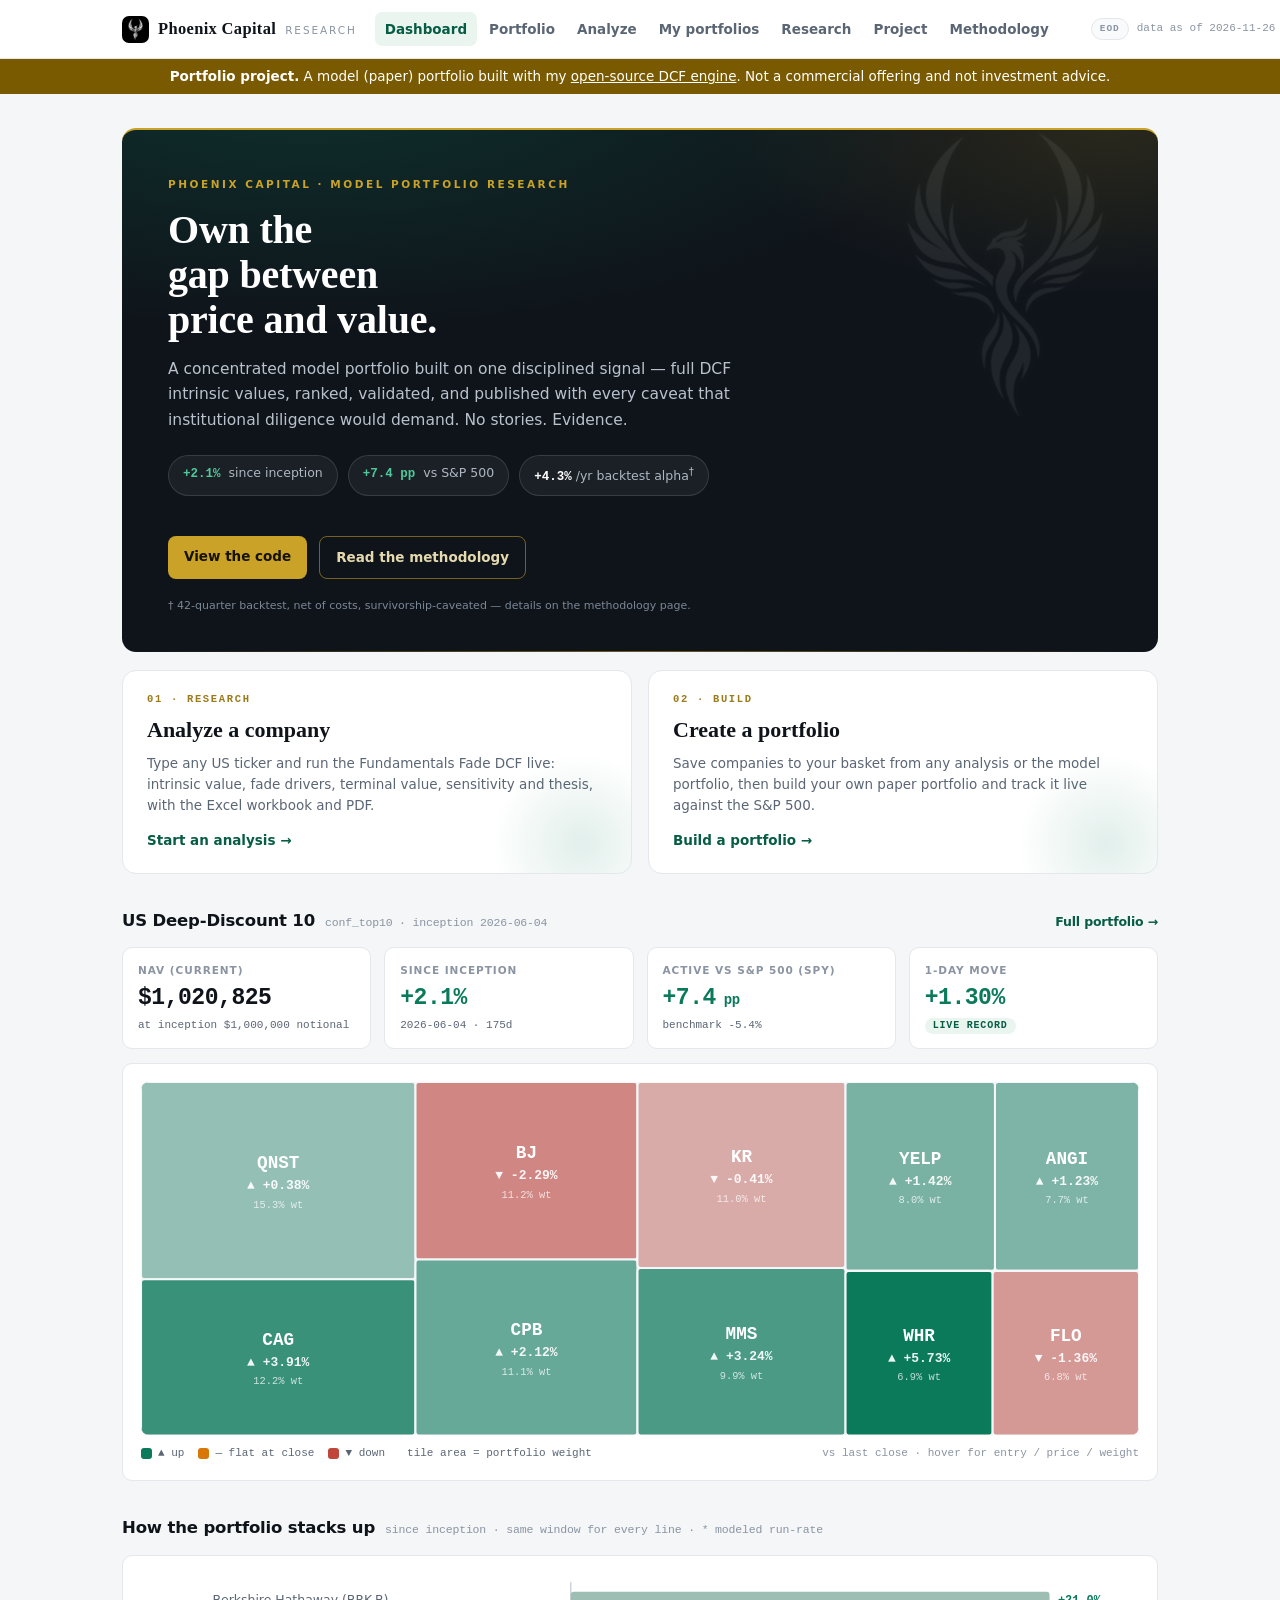
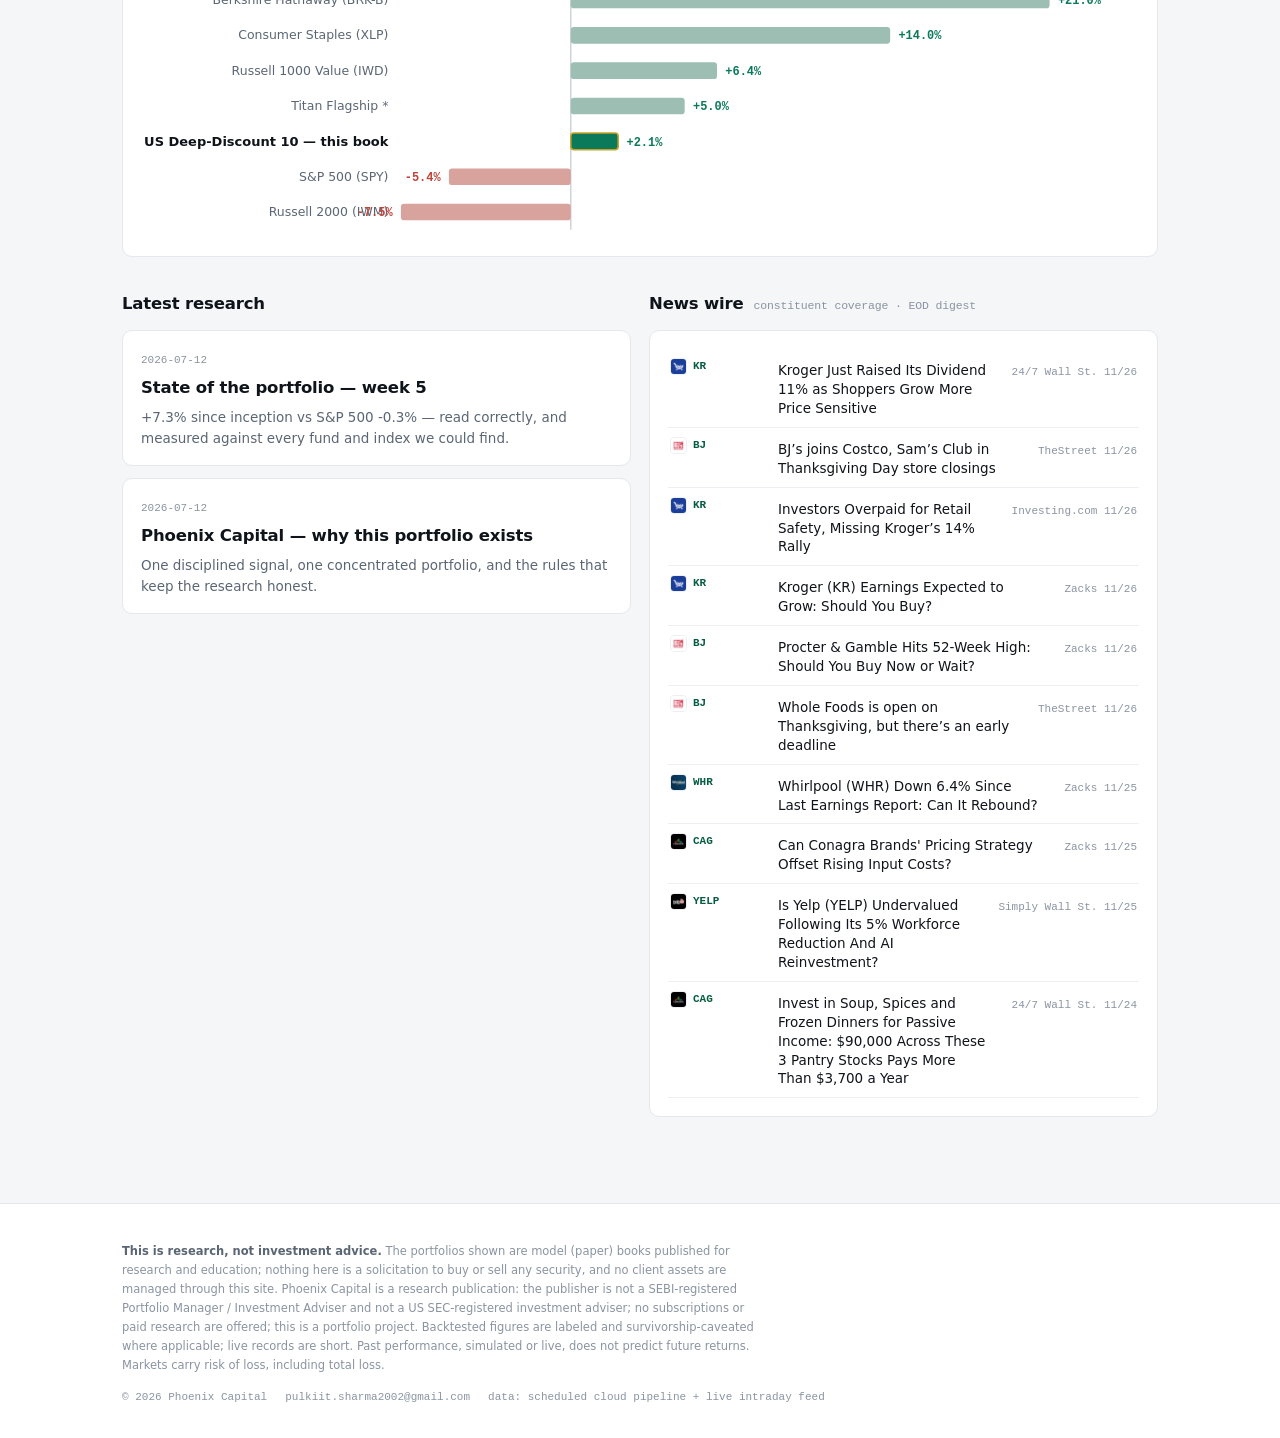
==== commit d61a26a1: "data refresh 2026-11-26 23:33 UTC" ====
--- a/index.html
+++ b/index.html
@@ -22,8 +22,8 @@
   intrinsic values, ranked, validated, and published with every caveat that institutional
   diligence would demand. No stories. Evidence.</p>
   <div class="h-chips">
-    <span class="h-chip"><b class="neg">-0.4%</b> since inception</span>
-    <span class="h-chip"><b class="pos">+5.0 pp</b> vs S&amp;P 500</span>
+    <span class="h-chip"><b class="pos">+2.1%</b> since inception</span>
+    <span class="h-chip"><b class="pos">+7.4 pp</b> vs S&amp;P 500</span>
     <span class="h-chip"><b>+4.3%</b>/yr backtest alpha<sup>†</sup></span>
   </div>
   <div class="h-ctas"><a class="cta gold" href="https://github.com/PS11242026/dcf-valuation-platform">View the code</a>
@@ -46,15 +46,15 @@
 <h2 class="sec">US Deep-Discount 10 <span class="sub">conf_top10 · inception 2026-06-04</span>
   <a href="us.html" style="margin-left:auto;font-size:12.5px">Full portfolio →</a></h2>
 <div class="kpis">
-  <div class="tile"><div class="lab">NAV (current)</div><div class="val tab">$996,362</div><div class="sub">at inception $1,000,000 notional</div></div>
+  <div class="tile"><div class="lab">NAV (current)</div><div class="val tab">$1,020,825</div><div class="sub">at inception $1,000,000 notional</div></div>
   <div class="tile"><div class="lab">Since inception</div>
-    <div class="val tab neg">-0.4%</div>
+    <div class="val tab pos">+2.1%</div>
     <div class="sub">2026-06-04 · 175d</div></div>
   <div class="tile"><div class="lab">Active vs S&amp;P 500 (SPY)</div>
-    <div class="val tab pos">+5.0<span style="font-size:14px"> pp</span></div>
+    <div class="val tab pos">+7.4<span style="font-size:14px"> pp</span></div>
     <div class="sub">benchmark -5.4%</div></div>
   <div class="tile"><div class="lab">1-day move</div>
-    <div class="val tab pos" id="day-us">+0.93%</div>
+    <div class="val tab pos" id="day-us">+1.30%</div>
     <div class="sub"><span class="badge live">live record</span></div></div>
 </div>
 <div style="height:14px"></div>
@@ -72,7 +72,7 @@
 <section class="grid2">
 <div><h2 class="sec">Latest research</h2><div class="post-list"><a class="p-item" href="research/2026-07-12-state-of-the-portfolio-week-5.html"><span class="d">2026-07-12</span><h3>State of the portfolio — week 5</h3><p>+7.3% since inception vs S&amp;P 500 -0.3% — read correctly, and measured against every fund and index we could find.</p></a><a class="p-item" href="research/2026-07-12-phoenix-capital-launch.html"><span class="d">2026-07-12</span><h3>Phoenix Capital — why this portfolio exists</h3><p>One disciplined signal, one concentrated portfolio, and the rules that keep the research honest.</p></a></div></div>
 <div><h2 class="sec">News wire <span class="sub">constituent coverage · <span id="wire-src">EOD digest</span></span></h2>
-<div class="card"><div class="news" id="news-us"><a class="item" href="https://finance.yahoo.com/small-business/articles/walmart-ceo-says-income-won-000012697.html" target="_blank" rel="noopener"><span class="sym"><img class="nlogo" src="assets/logos/KR.png" alt="" loading="lazy" onerror="this.remove()">KR</span><span class="ttl">Walmart CEO Says Your Income Won’t Change The Price. So What Do Digital Shelf Tags Actually Do?</span><span class="src">Benzinga 11/26</span></a><a class="item" href="https://finance.yahoo.com/markets/stocks/articles/investors-kroger-kr-cutting-3-232031548.html" target="_blank" rel="noopener"><span class="sym"><img class="nlogo" src="assets/logos/KR.png" alt="" loading="lazy" onerror="this.remove()">KR</span><span class="ttl">What Should Investors Make Of Kroger (KR) Cutting 3,000 Jobs And Expanding In India?</span><span class="src">Simply Wall St. 11/25</span></a><a class="item" href="https://finance.yahoo.com/markets/stocks/articles/village-super-market-vlgea-stock-193019588.html" target="_blank" rel="noopener"><span class="sym"><img class="nlogo" src="assets/logos/KR.png" alt="" loading="lazy" onerror="this.remove()">KR</span><span class="ttl">Village Super Market (VLGEA) Stock Is Down 4.5% Today Without Company News</span><span class="src">GuruFocus.com 11/25</span></a><a class="item" href="https://finance.yahoo.com/markets/stocks/articles/whirlpool-whr-down-6-4-153005651.html" target="_blank" rel="noopener"><span class="sym"><img class="nlogo" src="assets/logos/WHR.png" alt="" loading="lazy" onerror="this.remove()">WHR</span><span class="ttl">Whirlpool (WHR) Down 6.4% Since Last Earnings Report: Can It Rebound?</span><span class="src">Zacks 11/25</span></a><a class="item" href="https://finance.yahoo.com/markets/stocks/articles/conagra-brands-pricing-strategy-offset-135100808.html" target="_blank" rel="noopener"><span class="sym"><img class="nlogo" src="assets/logos/CAG.png" alt="" loading="lazy" onerror="this.remove()">CAG</span><span class="ttl">Can Conagra Brands&#x27; Pricing Strategy Offset Rising Input Costs?</span><span class="src">Zacks 11/25</span></a><a class="item" href="https://finance.yahoo.com/markets/stocks/articles/yelp-yelp-undervalued-following-5-061126021.html" target="_blank" rel="noopener"><span class="sym"><img class="nlogo" src="assets/logos/YELP.png" alt="" loading="lazy" onerror="this.remove()">YELP</span><span class="ttl">Is Yelp (YELP) Undervalued Following Its 5% Workforce Reduction And AI Reinvestment?</span><span class="src">Simply Wall St. 11/25</span></a><a class="item" href="https://finance.yahoo.com/markets/stocks/articles/why-ollies-olli-stock-today-210016342.html" target="_blank" rel="noopener"><span class="sym"><img class="nlogo" src="assets/logos/BJ.png" alt="" loading="lazy" onerror="this.remove()">BJ</span><span class="ttl">Why Ollie&#x27;s (OLLI) Stock Is Up Today: Dollar Tree Earnings Boost Discounters</span><span class="src">GuruFocus.com 11/24</span></a><a class="item" href="https://247wallst.com/investing/2026/11/24/invest-in-soup-spices-and-frozen-dinners-for-passive-income-90000-across-these-3-pantry-stocks-pays-more-than-3700-a-year/" target="_blank" rel="noopener"><span class="sym"><img class="nlogo" src="assets/logos/CAG.png" alt="" loading="lazy" onerror="this.remove()">CAG</span><span class="ttl">Invest in Soup, Spices and Frozen Dinners for Passive Income: $90,000 Across These 3 Pantry Stocks Pays More Than $3,700 a Year</span><span class="src">24/7 Wall St. 11/24</span></a><a class="item" href="https://finance.yahoo.com/markets/stocks/articles/hormel-foods-raises-quarterly-dividend-125200998.html" target="_blank" rel="noopener"><span class="sym"><img class="nlogo" src="assets/logos/BJ.png" alt="" loading="lazy" onerror="this.remove()">BJ</span><span class="ttl">Hormel Foods Raises Quarterly Dividend, Reinforces Shareholder Returns</span><span class="src">Zacks 11/24</span></a><a class="item" href="https://finance.yahoo.com/markets/stocks/articles/maximus-q4-earnings-revenues-beat-120600237.html" target="_blank" rel="noopener"><span class="sym"><img class="nlogo" src="assets/logos/MMS.png" alt="" loading="lazy" onerror="this.remove()">MMS</span><span class="ttl">Maximus Q4 Earnings &amp; Revenues Beat Estimates, Stock Gains 7.9%</span><span class="src">Zacks 11/24</span></a></div></div></div>
+<div class="card"><div class="news" id="news-us"><a class="item" href="https://247wallst.com/investing/2026/11/26/kroger-just-raised-its-dividend-11-as-shoppers-grow-more-price-sensitive/" target="_blank" rel="noopener"><span class="sym"><img class="nlogo" src="assets/logos/KR.png" alt="" loading="lazy" onerror="this.remove()">KR</span><span class="ttl">Kroger Just Raised Its Dividend 11% as Shoppers Grow More Price Sensitive</span><span class="src">24/7 Wall St. 11/26</span></a><a class="item" href="https://www.thestreet.com/retail/bjs-wholesale-club-thanksgiving-2026-black-friday-hours" target="_blank" rel="noopener"><span class="sym"><img class="nlogo" src="assets/logos/BJ.png" alt="" loading="lazy" onerror="this.remove()">BJ</span><span class="ttl">BJ’s joins Costco, Sam’s Club in Thanksgiving Day store closings</span><span class="src">TheStreet 11/26</span></a><a class="item" href="https://finance.yahoo.com/markets/stocks/articles/investors-overpaid-retail-safety-missing-144551239.html" target="_blank" rel="noopener"><span class="sym"><img class="nlogo" src="assets/logos/KR.png" alt="" loading="lazy" onerror="this.remove()">KR</span><span class="ttl">Investors Overpaid for Retail Safety, Missing Kroger’s 14% Rally</span><span class="src">Investing.com 11/26</span></a><a class="item" href="https://finance.yahoo.com/markets/stocks/articles/kroger-kr-earnings-expected-grow-140005985.html" target="_blank" rel="noopener"><span class="sym"><img class="nlogo" src="assets/logos/KR.png" alt="" loading="lazy" onerror="this.remove()">KR</span><span class="ttl">Kroger (KR) Earnings Expected to Grow: Should You Buy?</span><span class="src">Zacks 11/26</span></a><a class="item" href="https://finance.yahoo.com/markets/stocks/articles/procter-gamble-hits-52-week-122300621.html" target="_blank" rel="noopener"><span class="sym"><img class="nlogo" src="assets/logos/BJ.png" alt="" loading="lazy" onerror="this.remove()">BJ</span><span class="ttl">Procter &amp; Gamble Hits 52-Week High: Should You Buy Now or Wait?</span><span class="src">Zacks 11/26</span></a><a class="item" href="https://www.thestreet.com/retail/whole-foods-thanksgiving-hours-2026" target="_blank" rel="noopener"><span class="sym"><img class="nlogo" src="assets/logos/BJ.png" alt="" loading="lazy" onerror="this.remove()">BJ</span><span class="ttl">Whole Foods is open on Thanksgiving, but there’s an early deadline</span><span class="src">TheStreet 11/26</span></a><a class="item" href="https://finance.yahoo.com/markets/stocks/articles/whirlpool-whr-down-6-4-153005651.html" target="_blank" rel="noopener"><span class="sym"><img class="nlogo" src="assets/logos/WHR.png" alt="" loading="lazy" onerror="this.remove()">WHR</span><span class="ttl">Whirlpool (WHR) Down 6.4% Since Last Earnings Report: Can It Rebound?</span><span class="src">Zacks 11/25</span></a><a class="item" href="https://finance.yahoo.com/markets/stocks/articles/conagra-brands-pricing-strategy-offset-135100808.html" target="_blank" rel="noopener"><span class="sym"><img class="nlogo" src="assets/logos/CAG.png" alt="" loading="lazy" onerror="this.remove()">CAG</span><span class="ttl">Can Conagra Brands&#x27; Pricing Strategy Offset Rising Input Costs?</span><span class="src">Zacks 11/25</span></a><a class="item" href="https://finance.yahoo.com/markets/stocks/articles/yelp-yelp-undervalued-following-5-061126021.html" target="_blank" rel="noopener"><span class="sym"><img class="nlogo" src="assets/logos/YELP.png" alt="" loading="lazy" onerror="this.remove()">YELP</span><span class="ttl">Is Yelp (YELP) Undervalued Following Its 5% Workforce Reduction And AI Reinvestment?</span><span class="src">Simply Wall St. 11/25</span></a><a class="item" href="https://247wallst.com/investing/2026/11/24/invest-in-soup-spices-and-frozen-dinners-for-passive-income-90000-across-these-3-pantry-stocks-pays-more-than-3700-a-year/" target="_blank" rel="noopener"><span class="sym"><img class="nlogo" src="assets/logos/CAG.png" alt="" loading="lazy" onerror="this.remove()">CAG</span><span class="ttl">Invest in Soup, Spices and Frozen Dinners for Passive Income: $90,000 Across These 3 Pantry Stocks Pays More Than $3,700 a Year</span><span class="src">24/7 Wall St. 11/24</span></a></div></div></div>
 </section>
 </div></main>
 <footer class="site-foot"><div class="wrap">
@@ -81,6 +81,6 @@
     <span>pulkiit.sharma2002@gmail.com</span>
     <span>data: scheduled cloud pipeline + live intraday feed</span></div>
 </div></footer>
-<script>window.SITE_DATA = {"as_of": "2026-11-26", "config": {"finnhub_key": "dc2afj9r01qjj5fhtak0dc2afj9r01qjj5fhtakg", "refresh_seconds": 60, "quote_seconds": 60, "news_seconds": 300, "data_prefix": "data/", "asset_prefix": "assets/"}, "books": {"us": {"status": {"as_of": "2026-11-26", "book": "conf_top10", "book_id": "discount_x_conf_top10", "currency": "USD", "inception": "2026-06-04", "days": 175, "capital": 1000000.0, "capital_basis": "notional", "cash": 0.0, "value_at_inception": 1000000.0, "value": 996361.5129480853, "return_since_inception": -0.0036384870519147305, "benchmarks": {"SPY": {"entry": 757.2550048828125, "last": 716.7000122070312, "return": -0.05355526528617305, "active": 0.049916778234258316}, "QQQ": {"entry": 741.8599853515625, "last": 633.9299926757812, "return": -0.14548566415080866, "active": 0.14184717709889394}}, "comparables": [{"name": "Titan Flagship (modeled)", "kind": "run_rate", "note": "reported ~10.72%/yr net run-rate compounded over the window; no daily NAV published", "symbol": null, "return": 0.05003622881060976, "active": -0.053674715862524494}, {"name": "Russell 2000 (IWM)", "kind": "index", "note": "small/mid-cap universe proxy", "symbol": "IWM", "return": -0.07464371449433549, "active": 0.07100522744242076}, {"name": "Russell 1000 Value (IWD)", "kind": "index", "note": "value-factor benchmark", "symbol": "IWD", "return": 0.06425536118910213, "active": -0.06789384824101687}, {"name": "Consumer Staples (XLP)", "kind": "index", "note": "sector-fair for the staples-heavy book", "symbol": "XLP", "return": 0.14031798971352805, "active": -0.14395647676544276}, {"name": "Berkshire Hathaway (BRK-B)", "kind": "index", "note": "flagship value manager, tradeable comparison", "symbol": "BRK-B", "return": 0.2103712709487553, "active": -0.21400975800067001}], "holdings": [{"ticker": "MMS", "sector": "industrials_assetlight_services", "entry_price": 60.64500045776367, "price": 61.16999816894531, "entry_value": 100000.0, "weight": 0.11248225412640794, "market_value": 100865.69001107894, "return": 0.008656900110789456, "contribution": 0.0009618777900877173, "inception_discount": 4.755931966313579, "current_discount": 4.838646570065083, "current_intrinsic": 357.15, "conviction": 0.505, "day_change": 0.03240503238726267, "company": "Maximus, Inc."}, {"ticker": "WHR", "sector": "consumer_discretionary", "entry_price": 38.7400016784668, "price": 27.139999389648438, "entry_value": 100000.0, "weight": 0.07812512864446404, "market_value": 70056.78423791578, "return": -0.2994321576208422, "contribution": -0.03327023973564913, "inception_discount": 4.218364331422412, "current_discount": 6.968681092988097, "current_intrinsic": 216.27, "conviction": 0.505, "day_change": 0.05726526330290227, "company": "Whirlpool Corporation"}, {"ticker": "KR", "sector": "consumer_staples", "entry_price": 62.380001068115234, "price": 69.83000183105469, "entry_value": 100000.0, "weight": 0.1248352463663874, "market_value": 111942.93144497465, "return": 0.11942931444974647, "contribution": 0.013269923827749608, "inception_discount": 4.124266794909185, "current_discount": 3.5248459360555584, "current_intrinsic": 315.97, "conviction": 0.84, "day_change": -0.004135780150714252, "company": "The Kroger Co."}, {"ticker": "CPB", "sector": "consumer_staples", "entry_price": 21.334999084472656, "price": 24.110000610351562, "entry_value": 100000.0, "weight": 0.12602164373474778, "market_value": 113006.80405418211, "return": 0.13006804054182108, "contribution": 0.014452004504646787, "inception_discount": 3.2943927812345697, "current_discount": 2.8875984084279653, "current_intrinsic": 93.73, "conviction": 0.84, "day_change": 0.021177466627458674, "company": "The Campbell's Company"}, {"ticker": "CAG", "sector": "consumer_staples", "entry_price": 12.626999855041504, "price": null, "entry_value": 100000.0, "weight": null, "market_value": null, "return": null, "contribution": null, "inception_discount": 2.91445864061098, "current_discount": 2.923, "current_intrinsic": 50.35, "conviction": 0.84, "day_change": null, "company": "Conagra Brands, Inc."}, {"ticker": "ANGI", "sector": "internet_platforms_marketplaces", "entry_price": 6.275000095367432, "price": 4.940000057220459, "entry_value": 100000.0, "weight": 0.0877917617628942, "market_value": 78725.09931700962, "return": -0.21274900682990383, "contribution": -0.023638778536655983, "inception_discount": 2.8878761047646657, "current_discount": 3.921052574577958, "current_intrinsic": 24.31, "conviction": 0.993, "day_change": 0.01229506995337748, "company": "Angi Inc."}, {"ticker": "BJ", "sector": "consumer_staples", "entry_price": 89.13999938964844, "price": 101.69999694824219, "entry_value": 100000.0, "weight": 0.12722980461470423, "market_value": 114090.19255619639, "return": 0.1409019255619639, "contribution": 0.015655769506884878, "inception_discount": 2.72527462338944, "current_discount": 2.234513371395786, "current_intrinsic": 328.95, "conviction": 0.84, "day_change": -0.02286707187684134, "company": "BJ's Wholesale Club Holdings, Inc."}, {"ticker": "FLO", "sector": "consumer_staples", "entry_price": 7.289999961853027, "price": 5.079999923706055, "entry_value": 100000.0, "weight": 0.07770996741269857, "market_value": 69684.49863221648, "return": -0.30315501367783526, "contribution": -0.03368389040864836, "inception_discount": 2.6244166951128425, "current_discount": 4.381889844607404, "current_intrinsic": 27.34, "conviction": 0.84, "day_change": -0.013592266090314054, "company": "Flowers Foods, Inc."}, {"ticker": "YELP", "sector": "internet_platforms_marketplaces", "entry_price": 23.520000457763672, "price": 19.219999313354492, "entry_value": 100000.0, "weight": 0.09112899674690499, "market_value": 81717.68256496865, "return": -0.18282317435031348, "contribution": -0.02031368603892372, "inception_discount": 2.5953911646826757, "current_discount": 3.391779553360858, "current_intrinsic": 84.41, "conviction": 0.993, "day_change": 0.014247944039299298, "company": "Yelp Inc."}, {"ticker": "QNST", "sector": "internet_platforms_marketplaces", "entry_price": 11.829999923706055, "price": 18.530000686645508, "entry_value": 100000.0, "weight": 0.17467519659079084, "market_value": 156635.67883473414, "return": 0.5663567883473413, "contribution": 0.06292853203859347, "inception_discount": 2.485763260371288, "current_discount": 0.9886669527517955, "current_intrinsic": 36.85, "conviction": 0.993, "day_change": 0.003792069644885876, "company": "QuinStreet, Inc."}], "sector_weights": {"consumer_staples": 0.45579666212853803, "internet_platforms_marketplaces": 0.35359595510059005, "industrials_assetlight_services": 0.11248225412640794, "consumer_discretionary": 0.07812512864446404}, "metrics": {"excess": {"SPY": 0.049916778234258316, "QQQ": 0.14184717709889394}, "primary_benchmark": "SPY", "alpha_basis": "simple_excess_return", "max_drawdown": -0.1503846261168077, "sharpe": 0.1219329182608766, "volatility": 0.2988759053279055, "beta": -0.004061571051231883, "turnover": null, "hhi": 0.351536489890087, "day_change": 0.009345934737830264, "bench_day_change": {"SPY": -0.0028938159173377276, "QQQ": -0.006534999325657598}}, "honesty": null}, "track": {"inception": "2026-06-04", "rows": [{"date": "2026-06-04", "days": 0, "bench": {"SPY": -4.626470536550631e-05, "QQQ": -9.436730057033049e-05}, "books": {"discount_x_conf_top10": 0.0002282687906213665}}, {"date": "2026-06-05", "days": 1, "bench": {"SPY": -0.026021639953232367, "QQQ": -0.049605031299173596}, "books": {"discount_x_conf_top10": 0.005163007351116767}}, {"date": "2026-06-08", "days": 4, "bench": {"SPY": -0.028736588272977204, "QQQ": -0.03682710643529041}, "books": {"discount_x_conf_top10": -0.005855134973683807}}, {"date": "2026-06-09", "days": 5, "bench": {"SPY": -0.031587751491794935, "QQQ": -0.047910615819448}, "books": {"discount_x_conf_top10": 0.0058004153967183055}}, {"date": "2026-06-10", "days": 6, "bench": {"SPY": -0.04685526546349417, "QQQ": -0.06693011077092081}, "books": {"discount_x_conf_top10": 0.017482073372978746}}, {"date": "2026-06-11", "days": 7, "bench": {"SPY": -0.030654800333944077, "QQQ": -0.03541480557950161}, "books": {"discount_x_conf_top10": 0.01318112295033741}}, {"date": "2026-06-12", "days": 8, "bench": {"SPY": -0.025412380531876444, "QQQ": -0.029738534290707608}, "books": {"discount_x_conf_top10": 0.023322780186827197}}, {"date": "2026-06-14", "days": 10, "bench": {"SPY": -0.02047527554500872, "QQQ": -0.027660150030021424}, "books": {"discount_x_conf_top10": 0.033470806236069225}}, {"date": "2026-06-15", "days": 11, "bench": {"SPY": -0.0032023397367232365, "QQQ": 0.0028846611094994756}, "books": {"discount_x_conf_top10": 0.018787949572799112}}, {"date": "2026-06-16", "days": 12, "bench": {"SPY": -0.014139025923226689, "QQQ": -0.0182785429820429}, "books": {"discount_x_conf_top10": 0.005598940528212315}}, {"date": "2026-06-17", "days": 13, "bench": {"SPY": -0.026450354182917746, "QQQ": -0.028164813518860354}, "books": {"discount_x_conf_top10": -0.026725838006293655}}, {"date": "2026-06-18", "days": 14, "bench": {"SPY": -0.016328378173827263, "QQQ": -0.0038053799069556193}, "books": {"discount_x_conf_top10": -0.03290229628912942}}, {"date": "2026-06-22", "days": 18, "bench": {"SPY": -0.01942392220565614, "QQQ": -0.006305989962346881}, "books": {"discount_x_conf_top10": -0.06256240085900383}}, {"date": "2026-06-23", "days": 19, "bench": {"SPY": -0.03366385999494148, "QQQ": -0.03902733722792473}, "books": {"discount_x_conf_top10": -0.04189583956974372}}, {"date": "2026-06-24", "days": 20, "bench": {"SPY": -0.03411175715124193, "QQQ": -0.04310742717551186}, "books": {"discount_x_conf_top10": -0.013835843834768258}}, {"date": "2026-06-25", "days": 21, "bench": {"SPY": -0.03271543353494755, "QQQ": -0.0353512907093706}, "books": {"discount_x_conf_top10": -0.022970345959697012}}, {"date": "2026-06-26", "days": 22, "bench": {"SPY": -0.03971018950313476, "QQQ": -0.048628284488039686}, "books": {"discount_x_conf_top10": 0.01688813261402723}}, {"date": "2026-06-29", "days": 25, "bench": {"SPY": -0.0238895946808807, "QQQ": -0.024982734979926202}, "books": {"discount_x_conf_top10": 0.018493813944227732}}, {"date": "2026-06-30", "days": 26, "bench": {"SPY": -0.016288803312617395, "QQQ": -0.008393095176703835}, "books": {"discount_x_conf_top10": 0.009803750364988161}}, {"date": "2026-07-01", "days": 27, "bench": {"SPY": -0.01761927629427129, "QQQ": -0.02351506429564232}, "books": {"discount_x_conf_top10": 0.04327594163850135}}, {"date": "2026-07-02", "days": 28, "bench": {"SPY": -0.01891017441471521, "QQQ": -0.040441283546670315}, "books": {"discount_x_conf_top10": 0.05943898556607617}}, {"date": "2026-07-06", "days": 32, "bench": {"SPY": -0.01034781869974255, "QQQ": -0.026679371834643528}, "books": {"discount_x_conf_top10": 0.05729456491809646}}, {"date": "2026-07-07", "days": 33, "bench": {"SPY": -0.015050537339566628, "QQQ": -0.044709861275954554}, "books": {"discount_x_conf_top10": 0.06258853826077397}}, {"date": "2026-07-08", "days": 34, "bench": {"SPY": -0.018093449224002245, "QQQ": -0.04200323925837668}, "books": {"discount_x_conf_top10": 0.04677894624993929}}, {"date": "2026-07-09", "days": 35, "bench": {"SPY": -0.009781358160876441, "QQQ": -0.026059937304570457}, "books": {"discount_x_conf_top10": 0.04473642047608474}}, {"date": "2026-07-10", "days": 36, "bench": {"SPY": -0.005513398790637392, "QQQ": -0.023057131954775434}, "books": {"discount_x_conf_top10": 0.06446299114621844}}, {"date": "2026-07-11", "days": 37, "bench": {"SPY": -0.003043879090819601, "QQQ": -0.022039166296574653}, "books": {"discount_x_conf_top10": 0.07279951834841084}}, {"date": "2026-07-12", "days": 38, "bench": {"SPY": -0.003043879090819601, "QQQ": -0.022039166296574653}, "books": {"discount_x_conf_top10": 0.07279951834841084}}, {"date": "2026-07-13", "days": 39, "bench": {"SPY": -0.013127328045616005, "QQQ": -0.041599360375639494}, "books": {"discount_x_conf_top10": 0.07455503494480857}}, {"date": "2026-07-14", "days": 40, "bench": {"SPY": -0.009623300517632716, "QQQ": -0.030894142925241508}, "books": {"discount_x_conf_top10": 0.0663101077673181}}, {"date": "2026-07-15", "days": 41, "bench": {"SPY": -0.00569781280784365, "QQQ": -0.03351997271164231}, "books": {"discount_x_conf_top10": 0.06904103506672044}}, {"date": "2026-07-16", "days": 42, "bench": {"SPY": -0.011085555369099609, "QQQ": -0.04940938575361464}, "books": {"discount_x_conf_top10": 0.09395817797958103}}, {"date": "2026-07-17", "days": 43, "bench": {"SPY": -0.020873039170407726, "QQQ": -0.06369636469514428}, "books": {"discount_x_conf_top10": 0.06935459625866473}}, {"date": "2026-07-20", "days": 46, "bench": {"SPY": -0.02245369620337645, "QQQ": -0.06271336512477466}, "books": {"discount_x_conf_top10": 0.07324871612398856}}, {"date": "2026-07-21", "days": 47, "bench": {"SPY": -0.01429966278349426, "QQQ": -0.045329295806027514}, "books": {"discount_x_conf_top10": 0.05664211487127663}}, {"date": "2026-07-22", "days": 48, "bench": {"SPY": -0.015445802348473814, "QQQ": -0.05020389754228716}, "books": {"discount_x_conf_top10": 0.04069955184699496}}, {"date": "2026-07-23", "days": 49, "bench": {"SPY": -0.027604311999500974, "QQQ": -0.06823422243730248}, "books": {"discount_x_conf_top10": 0.008077291710262113}}, {"date": "2026-07-24", "days": 50, "bench": {"SPY": -0.026616391278828977, "QQQ": -0.07864317428233547}, "books": {"discount_x_conf_top10": 0.030143049396618514}}, {"date": "2026-07-27", "days": 53, "bench": {"SPY": -0.02640554028712816, "QQQ": -0.08148439516977635}, "books": {"discount_x_conf_top10": 0.056869765396404814}}, {"date": "2026-07-28", "days": 54, "bench": {"SPY": -0.024074008698086957, "QQQ": -0.0904121012611322}, "books": {"discount_x_conf_top10": 0.081705429855573}}, {"date": "2026-07-29", "days": 55, "bench": {"SPY": -0.03909101621634348, "QQQ": -0.10894083688575074}, "books": {"discount_x_conf_top10": 0.08798524830067389}}, {"date": "2026-07-30", "days": 56, "bench": {"SPY": -0.022980662481564607, "QQQ": -0.07955887441777354}, "books": {"discount_x_conf_top10": 0.04793334620256721}}, {"date": "2026-07-31", "days": 57, "bench": {"SPY": -0.015946251051635496, "QQQ": -0.07358008476437872}, "books": {"discount_x_conf_top10": 0.039577769957998166}}, {"date": "2026-08-03", "days": 60, "bench": {"SPY": -0.0019303827412981978, "QQQ": -0.05731361388586442}, "books": {"discount_x_conf_top10": 0.06149824278777666}}, {"date": "2026-08-04", "days": 61, "bench": {"SPY": 0.016063766627285148, "QQQ": -0.025292493381536607}, "books": {"discount_x_conf_top10": 0.0839575523194814}}, {"date": "2026-08-05", "days": 62, "bench": {"SPY": 0.014035131837484283, "QQQ": -0.034112421649224456}, "books": {"discount_x_conf_top10": 0.05767071992759772}}, {"date": "2026-08-06", "days": 63, "bench": {"SPY": 0.01241489994330558, "QQQ": -0.03768077261725855}, "books": {"discount_x_conf_top10": 0.03801621196469991}}, {"date": "2026-08-07", "days": 64, "bench": {"SPY": 0.018606149208027167, "QQQ": -0.026396599025523937}, "books": {"discount_x_conf_top10": 0.0947087802327998}}, {"date": "2026-08-10", "days": 67, "bench": {"SPY": 0.018303171808255136, "QQQ": -0.02930520162104433}, "books": {"discount_x_conf_top10": 0.07538600428424641}}, {"date": "2026-08-11", "days": 68, "bench": {"SPY": 0.015049489532650728, "QQQ": -0.03256387646061576}, "books": {"discount_x_conf_top10": 0.06221615193285045}}, {"date": "2026-08-12", "days": 69, "bench": {"SPY": 0.01759179151286072, "QQQ": -0.025494391686331275}, "books": {"discount_x_conf_top10": 0.05547236768309255}}, {"date": "2026-08-13", "days": 70, "bench": {"SPY": 0.02469205357743043, "QQQ": -0.014223710890842178}, "books": {"discount_x_conf_top10": 0.0829717952149107}}, {"date": "2026-08-14", "days": 71, "bench": {"SPY": 0.02266341878762934, "QQQ": -0.015570275501508357}, "books": {"discount_x_conf_top10": 0.07673291968092137}}, {"date": "2026-08-17", "days": 74, "bench": {"SPY": 0.017828918277992267, "QQQ": -0.01718620239819646}, "books": {"discount_x_conf_top10": 0.05140510601525626}}, {"date": "2026-08-18", "days": 75, "bench": {"SPY": 0.010952725692370713, "QQQ": -0.033829648840104976}, "books": {"discount_x_conf_top10": 0.06273503267248534}}, {"date": "2026-08-19", "days": 76, "bench": {"SPY": 0.013073486890242902, "QQQ": -0.03575525186525563}, "books": {"discount_x_conf_top10": 0.0857332812458442}}, {"date": "2026-08-20", "days": 77, "bench": {"SPY": 0.004563843923195421, "QQQ": -0.042690055496529156}, "books": {"discount_x_conf_top10": 0.06941789611954949}}, {"date": "2026-08-21", "days": 78, "bench": {"SPY": 0.008673745650190856, "QQQ": -0.03931011003704432}, "books": {"discount_x_conf_top10": 0.08545069536869565}}, {"date": "2026-08-24", "days": 81, "bench": {"SPY": 0.005709822287111033, "QQQ": -0.04889764677406161}, "books": {"discount_x_conf_top10": 0.09719691619456902}}, {"date": "2026-08-25", "days": 82, "bench": {"SPY": 0.0089240103020376, "QQQ": -0.04297282830564875}, "books": {"discount_x_conf_top10": 0.08095142342669687}}, {"date": "2026-08-26", "days": 83, "bench": {"SPY": 0.009147999180453725, "QQQ": -0.04209752428579916}, "books": {"discount_x_conf_top10": 0.06879971274529151}}, {"date": "2026-08-27", "days": 84, "bench": {"SPY": 0.015760789227513117, "QQQ": -0.028982032696336257}, "books": {"discount_x_conf_top10": 0.04939859015776325}}, {"date": "2026-08-28", "days": 85, "bench": {"SPY": 0.013455533411902643, "QQQ": -0.03528390900129119}, "books": {"discount_x_conf_top10": 0.06852122514395305}}, {"date": "2026-08-31", "days": 88, "bench": {"SPY": 0.010425759414182334, "QQQ": -0.034839551729817564}, "books": {"discount_x_conf_top10": 0.055071111200231546}}, {"date": "2026-09-01", "days": 89, "bench": {"SPY": 0.0034837161939202943, "QQQ": -0.04712021768816732}, "books": {"discount_x_conf_top10": 0.042785996684674456}}, {"date": "2026-09-02", "days": 90, "bench": {"SPY": 0.007936089581365602, "QQQ": -0.04496573076573096}, "books": {"discount_x_conf_top10": 0.05504382847957828}}, {"date": "2026-09-03", "days": 91, "bench": {"SPY": 0.018487585825461395, "QQQ": -0.03361425773906479}, "books": {"discount_x_conf_top10": 0.034611562205832745}}, {"date": "2026-09-04", "days": 92, "bench": {"SPY": 0.01456209811567244, "QQQ": -0.03187714249561113}, "books": {"discount_x_conf_top10": 0.026881572435468914}}, {"date": "2026-09-08", "days": 96, "bench": {"SPY": 0.008989941537210111, "QQQ": -0.032685064807381314}, "books": {"discount_x_conf_top10": 0.0034245284171279923}}, {"date": "2026-09-09", "days": 97, "bench": {"SPY": 0.004300441384633258, "QQQ": -0.03544549346364523}, "books": {"discount_x_conf_top10": -0.008062229674893262}}, {"date": "2026-09-10", "days": 98, "bench": {"SPY": -0.001719612350129407, "QQQ": -0.045706271369421736}, "books": {"discount_x_conf_top10": -0.013572951561958669}}, {"date": "2026-09-11", "days": 99, "bench": {"SPY": 0.006790030616918186, "QQQ": -0.037371096488795996}, "books": {"discount_x_conf_top10": -0.0037568125469687576}}, {"date": "2026-09-14", "days": 102, "bench": {"SPY": 0.0022980823682627882, "QQQ": -0.045046522996908034}, "books": {"discount_x_conf_top10": 0.013668159617914944}}, {"date": "2026-09-15", "days": 103, "bench": {"SPY": -0.002299210775710825, "QQQ": -0.05129459266317682}, "books": {"discount_x_conf_top10": 0.011860867656753338}}, {"date": "2026-09-16", "days": 104, "bench": {"SPY": -0.006698952015762871, "QQQ": -0.05105221596964582}, "books": {"discount_x_conf_top10": 0.01028010330866801}}, {"date": "2026-09-17", "days": 105, "bench": {"SPY": 0.004563843923195421, "QQQ": -0.03462416062877749}, "books": {"discount_x_conf_top10": 0.0004347156686413722}}, {"date": "2026-09-18", "days": 106, "bench": {"SPY": 0.005856676456407195, "QQQ": -0.028524182628617223}, "books": {"discount_x_conf_top10": -0.01484630313485764}}, {"date": "2026-09-21", "days": 109, "bench": {"SPY": 0.02145247639492509, "QQQ": -0.0005257254146854295}, "books": {"discount_x_conf_top10": -0.019122690581964585}}, {"date": "2026-09-22", "days": 110, "bench": {"SPY": 0.021294015749021566, "QQQ": 0.007548643587293569}, "books": {"discount_x_conf_top10": -0.039470715665226884}}, {"date": "2026-09-23", "days": 111, "bench": {"SPY": 0.013938491799621255, "QQQ": -0.0008761267513279769}, "books": {"discount_x_conf_top10": -0.06780463182386559}}, {"date": "2026-09-24", "days": 112, "bench": {"SPY": 0.013106533108361074, "QQQ": -0.0010244652368800455}, "books": {"discount_x_conf_top10": -0.06310823900599023}}, {"date": "2026-09-25", "days": 113, "bench": {"SPY": 0.018613242054842827, "QQQ": 0.003558642736589235}, "books": {"discount_x_conf_top10": -0.06764166171158782}}, {"date": "2026-09-28", "days": 116, "bench": {"SPY": 0.011033245623834453, "QQQ": -0.0071845849081099145}, "books": {"discount_x_conf_top10": -0.06509277796940593}}, {"date": "2026-09-29", "days": 117, "bench": {"SPY": 0.009171292734200476, "QQQ": -0.00529748571614741}, "books": {"discount_x_conf_top10": -0.05662927537678077}}, {"date": "2026-09-30", "days": 118, "bench": {"SPY": 0.0070980052496738555, "QQQ": -0.0028171971282722197}, "books": {"discount_x_conf_top10": -0.06642654138327063}}, {"date": "2026-10-01", "days": 119, "bench": {"SPY": 0.008893946303603073, "QQQ": 0.00022921298987688132}, "books": {"discount_x_conf_top10": -0.06535534001276698}}, {"date": "2026-10-02", "days": 120, "bench": {"SPY": 0.016355137550449816, "QQQ": 0.010406319104302009}, "books": {"discount_x_conf_top10": -0.06119474663432813}}, {"date": "2026-10-05", "days": 123, "bench": {"SPY": 0.023208842587644662, "QQQ": 0.01932982926511806}, "books": {"discount_x_conf_top10": -0.06180046238206703}}, {"date": "2026-10-06", "days": 124, "bench": {"SPY": 0.028834437318820072, "QQQ": 0.023993729469764302}, "books": {"discount_x_conf_top10": -0.05991675016126576}}, {"date": "2026-10-07", "days": 125, "bench": {"SPY": 0.02636491761900217, "QQQ": 0.021392170261975707}, "books": {"discount_x_conf_top10": -0.05326423538176591}}, {"date": "2026-10-08", "days": 126, "bench": {"SPY": 0.022020307142835316, "QQQ": 0.007710392595943194}, "books": {"discount_x_conf_top10": -0.02319712589729476}}, {"date": "2026-10-09", "days": 127, "bench": {"SPY": 0.02814772078621619, "QQQ": 0.012684380294791353}, "books": {"discount_x_conf_top10": -0.026914585188047412}}, {"date": "2026-10-12", "days": 130, "bench": {"SPY": 0.02752701608931707, "QQQ": 0.005634476529692289}, "books": {"discount_x_conf_top10": -0.027965343203608262}}, {"date": "2026-10-13", "days": 131, "bench": {"SPY": 0.027408210905155217, "QQQ": 0.002305046782980158}, "books": {"discount_x_conf_top10": -0.027666453302846183}}, {"date": "2026-10-14", "days": 132, "bench": {"SPY": 0.016302263601460698, "QQQ": -0.017402169411271484}, "books": {"discount_x_conf_top10": -0.025313031488095262}}, {"date": "2026-10-15", "days": 133, "bench": {"SPY": 0.019194291290000276, "QQQ": -0.018682750957371486}, "books": {"discount_x_conf_top10": 0.002415153276776072}}, {"date": "2026-10-16", "days": 134, "bench": {"SPY": 0.007916745453686591, "QQQ": -0.043215698638066735}, "books": {"discount_x_conf_top10": 0.001284094096988242}}, {"date": "2026-10-19", "days": 137, "bench": {"SPY": 0.012182125606901906, "QQQ": -0.03167713647321668}, "books": {"discount_x_conf_top10": -0.011547357460492614}}, {"date": "2026-10-20", "days": 138, "bench": {"SPY": 0.015575972207646949, "QQQ": -0.0326611233213604}, "books": {"discount_x_conf_top10": 0.005586765686007367}}, {"date": "2026-10-21", "days": 139, "bench": {"SPY": 0.020911082621509758, "QQQ": -0.022457031614444345}, "books": {"discount_x_conf_top10": -0.00877818100326525}}, {"date": "2026-10-22", "days": 140, "bench": {"SPY": 0.008854371442393205, "QQQ": -0.0504003658193245}, "books": {"discount_x_conf_top10": 0.049785608465829176}}, {"date": "2026-10-23", "days": 141, "bench": {"SPY": 0.003585272864234934, "QQQ": -0.05049465084674698}, "books": {"discount_x_conf_top10": 0.02912725027423655}}, {"date": "2026-10-26", "days": 144, "bench": {"SPY": 0.010716324332027183, "QQQ": -0.03998055391877697}, "books": {"discount_x_conf_top10": 0.015034809546221361}}, {"date": "2026-10-27", "days": 145, "bench": {"SPY": 0.01638149392441246, "QQQ": -0.02778150292308268}, "books": {"discount_x_conf_top10": 0.0027257619577992997}}, {"date": "2026-10-28", "days": 146, "bench": {"SPY": 0.019881007822603936, "QQQ": -0.02190440288041584}, "books": {"discount_x_conf_top10": -0.007187738315280512}}, {"date": "2026-10-29", "days": 147, "bench": {"SPY": 0.015985342309653428, "QQQ": -0.03574792955509809}, "books": {"discount_x_conf_top10": 0.01716002619069713}}, {"date": "2026-10-30", "days": 148, "bench": {"SPY": -0.0020271033796931404, "QQQ": -0.06924486578534572}, "books": {"discount_x_conf_top10": 0.03282601741937663}}, {"date": "2026-11-02", "days": 151, "bench": {"SPY": -0.006807520932361144, "QQQ": -0.0819156710107437}, "books": {"discount_x_conf_top10": 0.06129656259164279}}, {"date": "2026-11-03", "days": 152, "bench": {"SPY": -0.003836262920869804, "QQQ": -0.07626770168480601}, "books": {"discount_x_conf_top10": 0.05119455672944534}}, {"date": "2026-11-04", "days": 153, "bench": {"SPY": 0.012617932683402833, "QQQ": -0.06727680981591055}, "books": {"discount_x_conf_top10": 0.1225625871525384}}, {"date": "2026-11-05", "days": 154, "bench": {"SPY": -0.032030167811919585, "QQQ": -0.1278003928378263}, "books": {"discount_x_conf_top10": 0.13618733233742464}}, {"date": "2026-11-06", "days": 155, "bench": {"SPY": -0.029006116451971042, "QQQ": -0.115601341842132}, "books": {"discount_x_conf_top10": 0.10575702117072816}}, {"date": "2026-11-09", "days": 158, "bench": {"SPY": -0.006028355589558276, "QQQ": -0.08426119618246009}, "books": {"discount_x_conf_top10": 0.08844336349688464}}, {"date": "2026-11-10", "days": 159, "bench": {"SPY": -0.009686330133653387, "QQQ": -0.09044830144618099}, "books": {"discount_x_conf_top10": 0.08308693036770562}}, {"date": "2026-11-11", "days": 160, "bench": {"SPY": 0.003374018869874096, "QQQ": -0.06939312199774994}, "books": {"discount_x_conf_top10": 0.0861143113188561}}, {"date": "2026-11-12", "days": 161, "bench": {"SPY": -0.00017828837677458242, "QQQ": -0.07237215040781975}, "books": {"discount_x_conf_top10": 0.06648631005585096}}, {"date": "2026-11-13", "days": 162, "bench": {"SPY": -0.003809825946375134, "QQQ": -0.08353324337038859}, "books": {"discount_x_conf_top10": 0.06839738186972336}}, {"date": "2026-11-16", "days": 165, "bench": {"SPY": -0.022852265834095387, "QQQ": -0.10798531654675902}, "books": {"discount_x_conf_top10": 0.07094866776817811}}, {"date": "2026-11-17", "days": 166, "bench": {"SPY": -0.03276967769298067, "QQQ": -0.11445552371219081}, "books": {"discount_x_conf_top10": 0.03961726745020604}}, {"date": "2026-11-18", "days": 167, "bench": {"SPY": -0.035727717217224675, "QQQ": -0.11100474107241731}, "books": {"discount_x_conf_top10": 0.0412713996069663}}, {"date": "2026-11-19", "days": 168, "bench": {"SPY": -0.05465135192078319, "QQQ": -0.13050981214243063}, "books": {"discount_x_conf_top10": 0.01081951173039294}}, {"date": "2026-11-20", "days": 169, "bench": {"SPY": -0.08906511926541316, "QQQ": -0.17983174153989334}, "books": {"discount_x_conf_top10": -0.0007699438268632619}}, {"date": "2026-11-23", "days": 172, "bench": {"SPY": -0.045981878098788176, "QQQ": null}, "books": {"discount_x_conf_top10": -0.011981233590691042}}, {"date": "2026-11-24", "days": 173, "bench": {"SPY": -0.05080847975628977, "QQQ": -0.13986468041736178}, "books": {"discount_x_conf_top10": 0.008247154253262456}}, {"date": "2026-11-25", "days": 174, "bench": {"SPY": -0.05355526528617305, "QQQ": -0.14548566415080866}, "books": {"discount_x_conf_top10": 0.02082451629164068}}, {"date": "2026-11-26", "days": 175, "bench": {"SPY": -0.05355526528617305, "QQQ": -0.14548566415080866}, "books": {"discount_x_conf_top10": -0.0036384870519147305}}]}, "logos": {"ANGI": "logos/ANGI.png", "YELP": "logos/YELP.png", "MMS": "logos/MMS.png", "QNST": "logos/QNST.png", "KR": "logos/KR.png", "FLO": "logos/FLO.png", "WHR": "logos/WHR.png", "CAG": "logos/CAG.png", "CPB": "logos/CPB.png", "QQQ": "logos/QQQ.png", "IWM": "logos/IWM.png", "BJ": "logos/BJ.png", "XLP": "logos/XLP.png", "SPY": "logos/SPY.png", "IWD": "logos/IWD.png", "BRK-B": "logos/BRK-B.png"}, "cfg": {"label": "US Deep-Discount 10"}}}};</script><script>window.DESK = {"api_url": "", "analyzer_url": "https://state-spacedcf-valuation-platform.streamlit.app", "finnhub_key": "dc2afj9r01qjj5fhtak0dc2afj9r01qjj5fhtakg", "prefix": "", "code_url": "https://github.com/PS11242026/dcf-valuation-platform"};</script>
+<script>window.SITE_DATA = {"as_of": "2026-11-26", "config": {"finnhub_key": "dc2afj9r01qjj5fhtak0dc2afj9r01qjj5fhtakg", "refresh_seconds": 60, "quote_seconds": 60, "news_seconds": 300, "data_prefix": "data/", "asset_prefix": "assets/"}, "books": {"us": {"status": {"as_of": "2026-11-26", "book": "conf_top10", "book_id": "discount_x_conf_top10", "currency": "USD", "inception": "2026-06-04", "days": 175, "capital": 1000000.0, "capital_basis": "notional", "cash": 0.0, "value_at_inception": 1000000.0, "value": 1020824.5162916407, "return_since_inception": 0.02082451629164068, "benchmarks": {"SPY": {"entry": 757.2550048828125, "last": 716.7000122070312, "return": -0.05355526528617305, "active": 0.07437978157781373}, "QQQ": {"entry": 741.8599853515625, "last": null, "return": null, "active": null}}, "comparables": [{"name": "Titan Flagship (modeled)", "kind": "run_rate", "note": "reported ~10.72%/yr net run-rate compounded over the window; no daily NAV published", "symbol": null, "return": 0.05003622881060976, "active": -0.02921171251896908}, {"name": "Russell 2000 (IWM)", "kind": "index", "note": "small/mid-cap universe proxy", "symbol": "IWM", "return": -0.07464371449433549, "active": 0.09546823078597617}, {"name": "Russell 1000 Value (IWD)", "kind": "index", "note": "value-factor benchmark", "symbol": "IWD", "return": 0.06425536118910213, "active": -0.04343084489746145}, {"name": "Consumer Staples (XLP)", "kind": "index", "note": "sector-fair for the staples-heavy book", "symbol": "XLP", "return": 0.14031788223040698, "active": -0.11949336593876629}, {"name": "Berkshire Hathaway (BRK-B)", "kind": "index", "note": "flagship value manager, tradeable comparison", "symbol": "BRK-B", "return": 0.2103712709487553, "active": -0.18954675465711462}], "holdings": [{"ticker": "MMS", "sector": "industrials_assetlight_services", "entry_price": 60.64500045776367, "price": 61.16999816894531, "entry_value": 100000.0, "weight": 0.09880805995676391, "market_value": 100865.69001107894, "return": 0.008656900110789456, "contribution": 0.0008656900110789456, "inception_discount": 4.755931966313579, "current_discount": 4.838646570065083, "current_intrinsic": 357.15, "conviction": 0.505, "day_change": 0.03240503238726267, "company": "Maximus, Inc."}, {"ticker": "WHR", "sector": "consumer_discretionary", "entry_price": 38.7400016784668, "price": 27.139999389648438, "entry_value": 100000.0, "weight": 0.06862764669133511, "market_value": 70056.78423791578, "return": -0.2994321576208422, "contribution": -0.029943215762084217, "inception_discount": 4.218364331422412, "current_discount": 6.968681092988097, "current_intrinsic": 216.27, "conviction": 0.505, "day_change": 0.05726526330290227, "company": "Whirlpool Corporation"}, {"ticker": "KR", "sector": "consumer_staples", "entry_price": 62.380001068115234, "price": 69.83000183105469, "entry_value": 100000.0, "weight": 0.1096593289624654, "market_value": 111942.93144497465, "return": 0.11942931444974647, "contribution": 0.011942931444974648, "inception_discount": 4.124266794909185, "current_discount": 3.5248459360555584, "current_intrinsic": 315.97, "conviction": 0.84, "day_change": -0.004135780150714252, "company": "The Kroger Co."}, {"ticker": "CPB", "sector": "consumer_staples", "entry_price": 21.334999084472656, "price": 24.110000610351562, "entry_value": 100000.0, "weight": 0.11070149888709867, "market_value": 113006.80405418211, "return": 0.13006804054182108, "contribution": 0.013006804054182109, "inception_discount": 3.2943927812345697, "current_discount": 2.8875984084279653, "current_intrinsic": 93.73, "conviction": 0.84, "day_change": 0.021177466627458674, "company": "The Campbell's Company"}, {"ticker": "CAG", "sector": "consumer_staples", "entry_price": 12.626999855041504, "price": 15.670000076293945, "entry_value": 100000.0, "weight": 0.12156756882091758, "market_value": 124099.15463836394, "return": 0.2409915463836394, "contribution": 0.02409915463836394, "inception_discount": 2.91445864061098, "current_discount": 2.2131461234752017, "current_intrinsic": 50.35, "conviction": 0.84, "day_change": 0.03912467875151626, "company": "Conagra Brands, Inc."}, {"ticker": "ANGI", "sector": "internet_platforms_marketplaces", "entry_price": 6.275000095367432, "price": 4.940000057220459, "entry_value": 100000.0, "weight": 0.07711913072287396, "market_value": 78725.09931700962, "return": -0.21274900682990383, "contribution": -0.021274900682990382, "inception_discount": 2.8878761047646657, "current_discount": 3.921052574577958, "current_intrinsic": 24.31, "conviction": 0.993, "day_change": 0.01229506995337748, "company": "Angi Inc."}, {"ticker": "BJ", "sector": "consumer_staples", "entry_price": 89.13999938964844, "price": 101.69999694824219, "entry_value": 100000.0, "weight": 0.11176278658613427, "market_value": 114090.19255619639, "return": 0.1409019255619639, "contribution": 0.01409019255619639, "inception_discount": 2.72527462338944, "current_discount": 2.234513371395786, "current_intrinsic": 328.95, "conviction": 0.84, "day_change": -0.02286707187684134, "company": "BJ's Wholesale Club Holdings, Inc."}, {"ticker": "FLO", "sector": "consumer_staples", "entry_price": 7.289999961853027, "price": 5.079999923706055, "entry_value": 100000.0, "weight": 0.06826295560118407, "market_value": 69684.49863221648, "return": -0.30315501367783526, "contribution": -0.030315501367783527, "inception_discount": 2.6244166951128425, "current_discount": 4.381889844607404, "current_intrinsic": 27.34, "conviction": 0.84, "day_change": -0.013592266090314054, "company": "Flowers Foods, Inc."}, {"ticker": "YELP", "sector": "internet_platforms_marketplaces", "entry_price": 23.520000457763672, "price": 19.219999313354492, "entry_value": 100000.0, "weight": 0.08005066616329444, "market_value": 81717.68256496865, "return": -0.18282317435031348, "contribution": -0.018282317435031347, "inception_discount": 2.5953911646826757, "current_discount": 3.391779553360858, "current_intrinsic": 84.41, "conviction": 0.993, "day_change": 0.014247944039299298, "company": "Yelp Inc."}, {"ticker": "QNST", "sector": "internet_platforms_marketplaces", "entry_price": 11.829999923706055, "price": 18.530000686645508, "entry_value": 100000.0, "weight": 0.15344035760793256, "market_value": 156635.67883473414, "return": 0.5663567883473413, "contribution": 0.056635678834734124, "inception_discount": 2.485763260371288, "current_discount": 0.9886669527517955, "current_intrinsic": 36.85, "conviction": 0.993, "day_change": 0.003792069644885876, "company": "QuinStreet, Inc."}], "sector_weights": {"consumer_staples": 0.5219541388578, "internet_platforms_marketplaces": 0.31061015449410095, "industrials_assetlight_services": 0.09880805995676391, "consumer_discretionary": 0.06862764669133511}, "metrics": {"excess": {"SPY": 0.07437978157781373, "QQQ": null}, "primary_benchmark": "SPY", "alpha_basis": "simple_excess_return", "max_drawdown": -0.1503846261168077, "sharpe": 0.285469780414299, "volatility": 0.29689365147633395, "beta": -0.003411022353288098, "turnover": null, "hhi": 0.38338757774844695, "day_change": 0.012966064250114526, "bench_day_change": {"SPY": -0.0028938159173377276, "QQQ": null}}, "honesty": null}, "track": {"inception": "2026-06-04", "rows": [{"date": "2026-06-04", "days": 0, "bench": {"SPY": -4.626470536550631e-05, "QQQ": -9.436730057033049e-05}, "books": {"discount_x_conf_top10": 0.0002282687906213665}}, {"date": "2026-06-05", "days": 1, "bench": {"SPY": -0.026021639953232367, "QQQ": -0.049605031299173596}, "books": {"discount_x_conf_top10": 0.005163007351116767}}, {"date": "2026-06-08", "days": 4, "bench": {"SPY": -0.028736588272977204, "QQQ": -0.03682710643529041}, "books": {"discount_x_conf_top10": -0.005855134973683807}}, {"date": "2026-06-09", "days": 5, "bench": {"SPY": -0.031587751491794935, "QQQ": -0.047910615819448}, "books": {"discount_x_conf_top10": 0.0058004153967183055}}, {"date": "2026-06-10", "days": 6, "bench": {"SPY": -0.04685526546349417, "QQQ": -0.06693011077092081}, "books": {"discount_x_conf_top10": 0.017482073372978746}}, {"date": "2026-06-11", "days": 7, "bench": {"SPY": -0.030654800333944077, "QQQ": -0.03541480557950161}, "books": {"discount_x_conf_top10": 0.01318112295033741}}, {"date": "2026-06-12", "days": 8, "bench": {"SPY": -0.025412380531876444, "QQQ": -0.029738534290707608}, "books": {"discount_x_conf_top10": 0.023322780186827197}}, {"date": "2026-06-14", "days": 10, "bench": {"SPY": -0.02047527554500872, "QQQ": -0.027660150030021424}, "books": {"discount_x_conf_top10": 0.033470806236069225}}, {"date": "2026-06-15", "days": 11, "bench": {"SPY": -0.0032023397367232365, "QQQ": 0.0028846611094994756}, "books": {"discount_x_conf_top10": 0.018787949572799112}}, {"date": "2026-06-16", "days": 12, "bench": {"SPY": -0.014139025923226689, "QQQ": -0.0182785429820429}, "books": {"discount_x_conf_top10": 0.005598940528212315}}, {"date": "2026-06-17", "days": 13, "bench": {"SPY": -0.026450354182917746, "QQQ": -0.028164813518860354}, "books": {"discount_x_conf_top10": -0.026725838006293655}}, {"date": "2026-06-18", "days": 14, "bench": {"SPY": -0.016328378173827263, "QQQ": -0.0038053799069556193}, "books": {"discount_x_conf_top10": -0.03290229628912942}}, {"date": "2026-06-22", "days": 18, "bench": {"SPY": -0.01942392220565614, "QQQ": -0.006305989962346881}, "books": {"discount_x_conf_top10": -0.06256240085900383}}, {"date": "2026-06-23", "days": 19, "bench": {"SPY": -0.03366385999494148, "QQQ": -0.03902733722792473}, "books": {"discount_x_conf_top10": -0.04189583956974372}}, {"date": "2026-06-24", "days": 20, "bench": {"SPY": -0.03411175715124193, "QQQ": -0.04310742717551186}, "books": {"discount_x_conf_top10": -0.013835843834768258}}, {"date": "2026-06-25", "days": 21, "bench": {"SPY": -0.03271543353494755, "QQQ": -0.0353512907093706}, "books": {"discount_x_conf_top10": -0.022970345959697012}}, {"date": "2026-06-26", "days": 22, "bench": {"SPY": -0.03971018950313476, "QQQ": -0.048628284488039686}, "books": {"discount_x_conf_top10": 0.01688813261402723}}, {"date": "2026-06-29", "days": 25, "bench": {"SPY": -0.0238895946808807, "QQQ": -0.024982734979926202}, "books": {"discount_x_conf_top10": 0.018493813944227732}}, {"date": "2026-06-30", "days": 26, "bench": {"SPY": -0.016288803312617395, "QQQ": -0.008393095176703835}, "books": {"discount_x_conf_top10": 0.009803750364988161}}, {"date": "2026-07-01", "days": 27, "bench": {"SPY": -0.01761927629427129, "QQQ": -0.02351506429564232}, "books": {"discount_x_conf_top10": 0.04327594163850135}}, {"date": "2026-07-02", "days": 28, "bench": {"SPY": -0.01891017441471521, "QQQ": -0.040441283546670315}, "books": {"discount_x_conf_top10": 0.05943898556607617}}, {"date": "2026-07-06", "days": 32, "bench": {"SPY": -0.01034781869974255, "QQQ": -0.026679371834643528}, "books": {"discount_x_conf_top10": 0.05729456491809646}}, {"date": "2026-07-07", "days": 33, "bench": {"SPY": -0.015050537339566628, "QQQ": -0.044709861275954554}, "books": {"discount_x_conf_top10": 0.06258853826077397}}, {"date": "2026-07-08", "days": 34, "bench": {"SPY": -0.018093449224002245, "QQQ": -0.04200323925837668}, "books": {"discount_x_conf_top10": 0.04677894624993929}}, {"date": "2026-07-09", "days": 35, "bench": {"SPY": -0.009781358160876441, "QQQ": -0.026059937304570457}, "books": {"discount_x_conf_top10": 0.04473642047608474}}, {"date": "2026-07-10", "days": 36, "bench": {"SPY": -0.005513398790637392, "QQQ": -0.023057131954775434}, "books": {"discount_x_conf_top10": 0.06446299114621844}}, {"date": "2026-07-11", "days": 37, "bench": {"SPY": -0.003043879090819601, "QQQ": -0.022039166296574653}, "books": {"discount_x_conf_top10": 0.07279951834841084}}, {"date": "2026-07-12", "days": 38, "bench": {"SPY": -0.003043879090819601, "QQQ": -0.022039166296574653}, "books": {"discount_x_conf_top10": 0.07279951834841084}}, {"date": "2026-07-13", "days": 39, "bench": {"SPY": -0.013127328045616005, "QQQ": -0.041599360375639494}, "books": {"discount_x_conf_top10": 0.07455503494480857}}, {"date": "2026-07-14", "days": 40, "bench": {"SPY": -0.009623300517632716, "QQQ": -0.030894142925241508}, "books": {"discount_x_conf_top10": 0.0663101077673181}}, {"date": "2026-07-15", "days": 41, "bench": {"SPY": -0.00569781280784365, "QQQ": -0.03351997271164231}, "books": {"discount_x_conf_top10": 0.06904103506672044}}, {"date": "2026-07-16", "days": 42, "bench": {"SPY": -0.011085555369099609, "QQQ": -0.04940938575361464}, "books": {"discount_x_conf_top10": 0.09395817797958103}}, {"date": "2026-07-17", "days": 43, "bench": {"SPY": -0.020873039170407726, "QQQ": -0.06369636469514428}, "books": {"discount_x_conf_top10": 0.06935459625866473}}, {"date": "2026-07-20", "days": 46, "bench": {"SPY": -0.02245369620337645, "QQQ": -0.06271336512477466}, "books": {"discount_x_conf_top10": 0.07324871612398856}}, {"date": "2026-07-21", "days": 47, "bench": {"SPY": -0.01429966278349426, "QQQ": -0.045329295806027514}, "books": {"discount_x_conf_top10": 0.05664211487127663}}, {"date": "2026-07-22", "days": 48, "bench": {"SPY": -0.015445802348473814, "QQQ": -0.05020389754228716}, "books": {"discount_x_conf_top10": 0.04069955184699496}}, {"date": "2026-07-23", "days": 49, "bench": {"SPY": -0.027604311999500974, "QQQ": -0.06823422243730248}, "books": {"discount_x_conf_top10": 0.008077291710262113}}, {"date": "2026-07-24", "days": 50, "bench": {"SPY": -0.026616391278828977, "QQQ": -0.07864317428233547}, "books": {"discount_x_conf_top10": 0.030143049396618514}}, {"date": "2026-07-27", "days": 53, "bench": {"SPY": -0.02640554028712816, "QQQ": -0.08148439516977635}, "books": {"discount_x_conf_top10": 0.056869765396404814}}, {"date": "2026-07-28", "days": 54, "bench": {"SPY": -0.024074008698086957, "QQQ": -0.0904121012611322}, "books": {"discount_x_conf_top10": 0.081705429855573}}, {"date": "2026-07-29", "days": 55, "bench": {"SPY": -0.03909101621634348, "QQQ": -0.10894083688575074}, "books": {"discount_x_conf_top10": 0.08798524830067389}}, {"date": "2026-07-30", "days": 56, "bench": {"SPY": -0.022980662481564607, "QQQ": -0.07955887441777354}, "books": {"discount_x_conf_top10": 0.04793334620256721}}, {"date": "2026-07-31", "days": 57, "bench": {"SPY": -0.015946251051635496, "QQQ": -0.07358008476437872}, "books": {"discount_x_conf_top10": 0.039577769957998166}}, {"date": "2026-08-03", "days": 60, "bench": {"SPY": -0.0019303827412981978, "QQQ": -0.05731361388586442}, "books": {"discount_x_conf_top10": 0.06149824278777666}}, {"date": "2026-08-04", "days": 61, "bench": {"SPY": 0.016063766627285148, "QQQ": -0.025292493381536607}, "books": {"discount_x_conf_top10": 0.0839575523194814}}, {"date": "2026-08-05", "days": 62, "bench": {"SPY": 0.014035131837484283, "QQQ": -0.034112421649224456}, "books": {"discount_x_conf_top10": 0.05767071992759772}}, {"date": "2026-08-06", "days": 63, "bench": {"SPY": 0.01241489994330558, "QQQ": -0.03768077261725855}, "books": {"discount_x_conf_top10": 0.03801621196469991}}, {"date": "2026-08-07", "days": 64, "bench": {"SPY": 0.018606149208027167, "QQQ": -0.026396599025523937}, "books": {"discount_x_conf_top10": 0.0947087802327998}}, {"date": "2026-08-10", "days": 67, "bench": {"SPY": 0.018303171808255136, "QQQ": -0.02930520162104433}, "books": {"discount_x_conf_top10": 0.07538600428424641}}, {"date": "2026-08-11", "days": 68, "bench": {"SPY": 0.015049489532650728, "QQQ": -0.03256387646061576}, "books": {"discount_x_conf_top10": 0.06221615193285045}}, {"date": "2026-08-12", "days": 69, "bench": {"SPY": 0.01759179151286072, "QQQ": -0.025494391686331275}, "books": {"discount_x_conf_top10": 0.05547236768309255}}, {"date": "2026-08-13", "days": 70, "bench": {"SPY": 0.02469205357743043, "QQQ": -0.014223710890842178}, "books": {"discount_x_conf_top10": 0.0829717952149107}}, {"date": "2026-08-14", "days": 71, "bench": {"SPY": 0.02266341878762934, "QQQ": -0.015570275501508357}, "books": {"discount_x_conf_top10": 0.07673291968092137}}, {"date": "2026-08-17", "days": 74, "bench": {"SPY": 0.017828918277992267, "QQQ": -0.01718620239819646}, "books": {"discount_x_conf_top10": 0.05140510601525626}}, {"date": "2026-08-18", "days": 75, "bench": {"SPY": 0.010952725692370713, "QQQ": -0.033829648840104976}, "books": {"discount_x_conf_top10": 0.06273503267248534}}, {"date": "2026-08-19", "days": 76, "bench": {"SPY": 0.013073486890242902, "QQQ": -0.03575525186525563}, "books": {"discount_x_conf_top10": 0.0857332812458442}}, {"date": "2026-08-20", "days": 77, "bench": {"SPY": 0.004563843923195421, "QQQ": -0.042690055496529156}, "books": {"discount_x_conf_top10": 0.06941789611954949}}, {"date": "2026-08-21", "days": 78, "bench": {"SPY": 0.008673745650190856, "QQQ": -0.03931011003704432}, "books": {"discount_x_conf_top10": 0.08545069536869565}}, {"date": "2026-08-24", "days": 81, "bench": {"SPY": 0.005709822287111033, "QQQ": -0.04889764677406161}, "books": {"discount_x_conf_top10": 0.09719691619456902}}, {"date": "2026-08-25", "days": 82, "bench": {"SPY": 0.0089240103020376, "QQQ": -0.04297282830564875}, "books": {"discount_x_conf_top10": 0.08095142342669687}}, {"date": "2026-08-26", "days": 83, "bench": {"SPY": 0.009147999180453725, "QQQ": -0.04209752428579916}, "books": {"discount_x_conf_top10": 0.06879971274529151}}, {"date": "2026-08-27", "days": 84, "bench": {"SPY": 0.015760789227513117, "QQQ": -0.028982032696336257}, "books": {"discount_x_conf_top10": 0.04939859015776325}}, {"date": "2026-08-28", "days": 85, "bench": {"SPY": 0.013455533411902643, "QQQ": -0.03528390900129119}, "books": {"discount_x_conf_top10": 0.06852122514395305}}, {"date": "2026-08-31", "days": 88, "bench": {"SPY": 0.010425759414182334, "QQQ": -0.034839551729817564}, "books": {"discount_x_conf_top10": 0.055071111200231546}}, {"date": "2026-09-01", "days": 89, "bench": {"SPY": 0.0034837161939202943, "QQQ": -0.04712021768816732}, "books": {"discount_x_conf_top10": 0.042785996684674456}}, {"date": "2026-09-02", "days": 90, "bench": {"SPY": 0.007936089581365602, "QQQ": -0.04496573076573096}, "books": {"discount_x_conf_top10": 0.05504382847957828}}, {"date": "2026-09-03", "days": 91, "bench": {"SPY": 0.018487585825461395, "QQQ": -0.03361425773906479}, "books": {"discount_x_conf_top10": 0.034611562205832745}}, {"date": "2026-09-04", "days": 92, "bench": {"SPY": 0.01456209811567244, "QQQ": -0.03187714249561113}, "books": {"discount_x_conf_top10": 0.026881572435468914}}, {"date": "2026-09-08", "days": 96, "bench": {"SPY": 0.008989941537210111, "QQQ": -0.032685064807381314}, "books": {"discount_x_conf_top10": 0.0034245284171279923}}, {"date": "2026-09-09", "days": 97, "bench": {"SPY": 0.004300441384633258, "QQQ": -0.03544549346364523}, "books": {"discount_x_conf_top10": -0.008062229674893262}}, {"date": "2026-09-10", "days": 98, "bench": {"SPY": -0.001719612350129407, "QQQ": -0.045706271369421736}, "books": {"discount_x_conf_top10": -0.013572951561958669}}, {"date": "2026-09-11", "days": 99, "bench": {"SPY": 0.006790030616918186, "QQQ": -0.037371096488795996}, "books": {"discount_x_conf_top10": -0.0037568125469687576}}, {"date": "2026-09-14", "days": 102, "bench": {"SPY": 0.0022980823682627882, "QQQ": -0.045046522996908034}, "books": {"discount_x_conf_top10": 0.013668159617914944}}, {"date": "2026-09-15", "days": 103, "bench": {"SPY": -0.002299210775710825, "QQQ": -0.05129459266317682}, "books": {"discount_x_conf_top10": 0.011860867656753338}}, {"date": "2026-09-16", "days": 104, "bench": {"SPY": -0.006698952015762871, "QQQ": -0.05105221596964582}, "books": {"discount_x_conf_top10": 0.01028010330866801}}, {"date": "2026-09-17", "days": 105, "bench": {"SPY": 0.004563843923195421, "QQQ": -0.03462416062877749}, "books": {"discount_x_conf_top10": 0.0004347156686413722}}, {"date": "2026-09-18", "days": 106, "bench": {"SPY": 0.005856676456407195, "QQQ": -0.028524182628617223}, "books": {"discount_x_conf_top10": -0.01484630313485764}}, {"date": "2026-09-21", "days": 109, "bench": {"SPY": 0.02145247639492509, "QQQ": -0.0005257254146854295}, "books": {"discount_x_conf_top10": -0.019122690581964585}}, {"date": "2026-09-22", "days": 110, "bench": {"SPY": 0.021294015749021566, "QQQ": 0.007548643587293569}, "books": {"discount_x_conf_top10": -0.039470715665226884}}, {"date": "2026-09-23", "days": 111, "bench": {"SPY": 0.013938491799621255, "QQQ": -0.0008761267513279769}, "books": {"discount_x_conf_top10": -0.06780463182386559}}, {"date": "2026-09-24", "days": 112, "bench": {"SPY": 0.013106533108361074, "QQQ": -0.0010244652368800455}, "books": {"discount_x_conf_top10": -0.06310823900599023}}, {"date": "2026-09-25", "days": 113, "bench": {"SPY": 0.018613242054842827, "QQQ": 0.003558642736589235}, "books": {"discount_x_conf_top10": -0.06764166171158782}}, {"date": "2026-09-28", "days": 116, "bench": {"SPY": 0.011033245623834453, "QQQ": -0.0071845849081099145}, "books": {"discount_x_conf_top10": -0.06509277796940593}}, {"date": "2026-09-29", "days": 117, "bench": {"SPY": 0.009171292734200476, "QQQ": -0.00529748571614741}, "books": {"discount_x_conf_top10": -0.05662927537678077}}, {"date": "2026-09-30", "days": 118, "bench": {"SPY": 0.0070980052496738555, "QQQ": -0.0028171971282722197}, "books": {"discount_x_conf_top10": -0.06642654138327063}}, {"date": "2026-10-01", "days": 119, "bench": {"SPY": 0.008893946303603073, "QQQ": 0.00022921298987688132}, "books": {"discount_x_conf_top10": -0.06535534001276698}}, {"date": "2026-10-02", "days": 120, "bench": {"SPY": 0.016355137550449816, "QQQ": 0.010406319104302009}, "books": {"discount_x_conf_top10": -0.06119474663432813}}, {"date": "2026-10-05", "days": 123, "bench": {"SPY": 0.023208842587644662, "QQQ": 0.01932982926511806}, "books": {"discount_x_conf_top10": -0.06180046238206703}}, {"date": "2026-10-06", "days": 124, "bench": {"SPY": 0.028834437318820072, "QQQ": 0.023993729469764302}, "books": {"discount_x_conf_top10": -0.05991675016126576}}, {"date": "2026-10-07", "days": 125, "bench": {"SPY": 0.02636491761900217, "QQQ": 0.021392170261975707}, "books": {"discount_x_conf_top10": -0.05326423538176591}}, {"date": "2026-10-08", "days": 126, "bench": {"SPY": 0.022020307142835316, "QQQ": 0.007710392595943194}, "books": {"discount_x_conf_top10": -0.02319712589729476}}, {"date": "2026-10-09", "days": 127, "bench": {"SPY": 0.02814772078621619, "QQQ": 0.012684380294791353}, "books": {"discount_x_conf_top10": -0.026914585188047412}}, {"date": "2026-10-12", "days": 130, "bench": {"SPY": 0.02752701608931707, "QQQ": 0.005634476529692289}, "books": {"discount_x_conf_top10": -0.027965343203608262}}, {"date": "2026-10-13", "days": 131, "bench": {"SPY": 0.027408210905155217, "QQQ": 0.002305046782980158}, "books": {"discount_x_conf_top10": -0.027666453302846183}}, {"date": "2026-10-14", "days": 132, "bench": {"SPY": 0.016302263601460698, "QQQ": -0.017402169411271484}, "books": {"discount_x_conf_top10": -0.025313031488095262}}, {"date": "2026-10-15", "days": 133, "bench": {"SPY": 0.019194291290000276, "QQQ": -0.018682750957371486}, "books": {"discount_x_conf_top10": 0.002415153276776072}}, {"date": "2026-10-16", "days": 134, "bench": {"SPY": 0.007916745453686591, "QQQ": -0.043215698638066735}, "books": {"discount_x_conf_top10": 0.001284094096988242}}, {"date": "2026-10-19", "days": 137, "bench": {"SPY": 0.012182125606901906, "QQQ": -0.03167713647321668}, "books": {"discount_x_conf_top10": -0.011547357460492614}}, {"date": "2026-10-20", "days": 138, "bench": {"SPY": 0.015575972207646949, "QQQ": -0.0326611233213604}, "books": {"discount_x_conf_top10": 0.005586765686007367}}, {"date": "2026-10-21", "days": 139, "bench": {"SPY": 0.020911082621509758, "QQQ": -0.022457031614444345}, "books": {"discount_x_conf_top10": -0.00877818100326525}}, {"date": "2026-10-22", "days": 140, "bench": {"SPY": 0.008854371442393205, "QQQ": -0.0504003658193245}, "books": {"discount_x_conf_top10": 0.049785608465829176}}, {"date": "2026-10-23", "days": 141, "bench": {"SPY": 0.003585272864234934, "QQQ": -0.05049465084674698}, "books": {"discount_x_conf_top10": 0.02912725027423655}}, {"date": "2026-10-26", "days": 144, "bench": {"SPY": 0.010716324332027183, "QQQ": -0.03998055391877697}, "books": {"discount_x_conf_top10": 0.015034809546221361}}, {"date": "2026-10-27", "days": 145, "bench": {"SPY": 0.01638149392441246, "QQQ": -0.02778150292308268}, "books": {"discount_x_conf_top10": 0.0027257619577992997}}, {"date": "2026-10-28", "days": 146, "bench": {"SPY": 0.019881007822603936, "QQQ": -0.02190440288041584}, "books": {"discount_x_conf_top10": -0.007187738315280512}}, {"date": "2026-10-29", "days": 147, "bench": {"SPY": 0.015985342309653428, "QQQ": -0.03574792955509809}, "books": {"discount_x_conf_top10": 0.01716002619069713}}, {"date": "2026-10-30", "days": 148, "bench": {"SPY": -0.0020271033796931404, "QQQ": -0.06924486578534572}, "books": {"discount_x_conf_top10": 0.03282601741937663}}, {"date": "2026-11-02", "days": 151, "bench": {"SPY": -0.006807520932361144, "QQQ": -0.0819156710107437}, "books": {"discount_x_conf_top10": 0.06129656259164279}}, {"date": "2026-11-03", "days": 152, "bench": {"SPY": -0.003836262920869804, "QQQ": -0.07626770168480601}, "books": {"discount_x_conf_top10": 0.05119455672944534}}, {"date": "2026-11-04", "days": 153, "bench": {"SPY": 0.012617932683402833, "QQQ": -0.06727680981591055}, "books": {"discount_x_conf_top10": 0.1225625871525384}}, {"date": "2026-11-05", "days": 154, "bench": {"SPY": -0.032030167811919585, "QQQ": -0.1278003928378263}, "books": {"discount_x_conf_top10": 0.13618733233742464}}, {"date": "2026-11-06", "days": 155, "bench": {"SPY": -0.029006116451971042, "QQQ": -0.115601341842132}, "books": {"discount_x_conf_top10": 0.10575702117072816}}, {"date": "2026-11-09", "days": 158, "bench": {"SPY": -0.006028355589558276, "QQQ": -0.08426119618246009}, "books": {"discount_x_conf_top10": 0.08844336349688464}}, {"date": "2026-11-10", "days": 159, "bench": {"SPY": -0.009686330133653387, "QQQ": -0.09044830144618099}, "books": {"discount_x_conf_top10": 0.08308693036770562}}, {"date": "2026-11-11", "days": 160, "bench": {"SPY": 0.003374018869874096, "QQQ": -0.06939312199774994}, "books": {"discount_x_conf_top10": 0.0861143113188561}}, {"date": "2026-11-12", "days": 161, "bench": {"SPY": -0.00017828837677458242, "QQQ": -0.07237215040781975}, "books": {"discount_x_conf_top10": 0.06648631005585096}}, {"date": "2026-11-13", "days": 162, "bench": {"SPY": -0.003809825946375134, "QQQ": -0.08353324337038859}, "books": {"discount_x_conf_top10": 0.06839738186972336}}, {"date": "2026-11-16", "days": 165, "bench": {"SPY": -0.022852265834095387, "QQQ": -0.10798531654675902}, "books": {"discount_x_conf_top10": 0.07094866776817811}}, {"date": "2026-11-17", "days": 166, "bench": {"SPY": -0.03276967769298067, "QQQ": -0.11445552371219081}, "books": {"discount_x_conf_top10": 0.03961726745020604}}, {"date": "2026-11-18", "days": 167, "bench": {"SPY": -0.035727717217224675, "QQQ": -0.11100474107241731}, "books": {"discount_x_conf_top10": 0.0412713996069663}}, {"date": "2026-11-19", "days": 168, "bench": {"SPY": -0.05465135192078319, "QQQ": -0.13050981214243063}, "books": {"discount_x_conf_top10": 0.01081951173039294}}, {"date": "2026-11-20", "days": 169, "bench": {"SPY": -0.08906511926541316, "QQQ": -0.17983174153989334}, "books": {"discount_x_conf_top10": -0.0007699438268632619}}, {"date": "2026-11-23", "days": 172, "bench": {"SPY": -0.045981878098788176, "QQQ": null}, "books": {"discount_x_conf_top10": -0.011981233590691042}}, {"date": "2026-11-24", "days": 173, "bench": {"SPY": -0.05080847975628977, "QQQ": -0.13986468041736178}, "books": {"discount_x_conf_top10": 0.008247154253262456}}, {"date": "2026-11-25", "days": 174, "bench": {"SPY": -0.05355526528617305, "QQQ": -0.14548566415080866}, "books": {"discount_x_conf_top10": 0.02082451629164068}}, {"date": "2026-11-26", "days": 175, "bench": {"SPY": -0.05355526528617305, "QQQ": null}, "books": {"discount_x_conf_top10": 0.02082451629164068}}]}, "logos": {"ANGI": "logos/ANGI.png", "YELP": "logos/YELP.png", "MMS": "logos/MMS.png", "QNST": "logos/QNST.png", "KR": "logos/KR.png", "FLO": "logos/FLO.png", "WHR": "logos/WHR.png", "CAG": "logos/CAG.png", "CPB": "logos/CPB.png", "QQQ": "logos/QQQ.png", "IWM": "logos/IWM.png", "BJ": "logos/BJ.png", "XLP": "logos/XLP.png", "SPY": "logos/SPY.png", "IWD": "logos/IWD.png", "BRK-B": "logos/BRK-B.png"}, "cfg": {"label": "US Deep-Discount 10"}}}};</script><script>window.DESK = {"api_url": "", "analyzer_url": "https://state-spacedcf-valuation-platform.streamlit.app", "finnhub_key": "dc2afj9r01qjj5fhtak0dc2afj9r01qjj5fhtakg", "prefix": "", "code_url": "https://github.com/PS11242026/dcf-valuation-platform"};</script>
 <script src="assets/site.js"></script><script src="assets/desk.js"></script>
 </body></html>
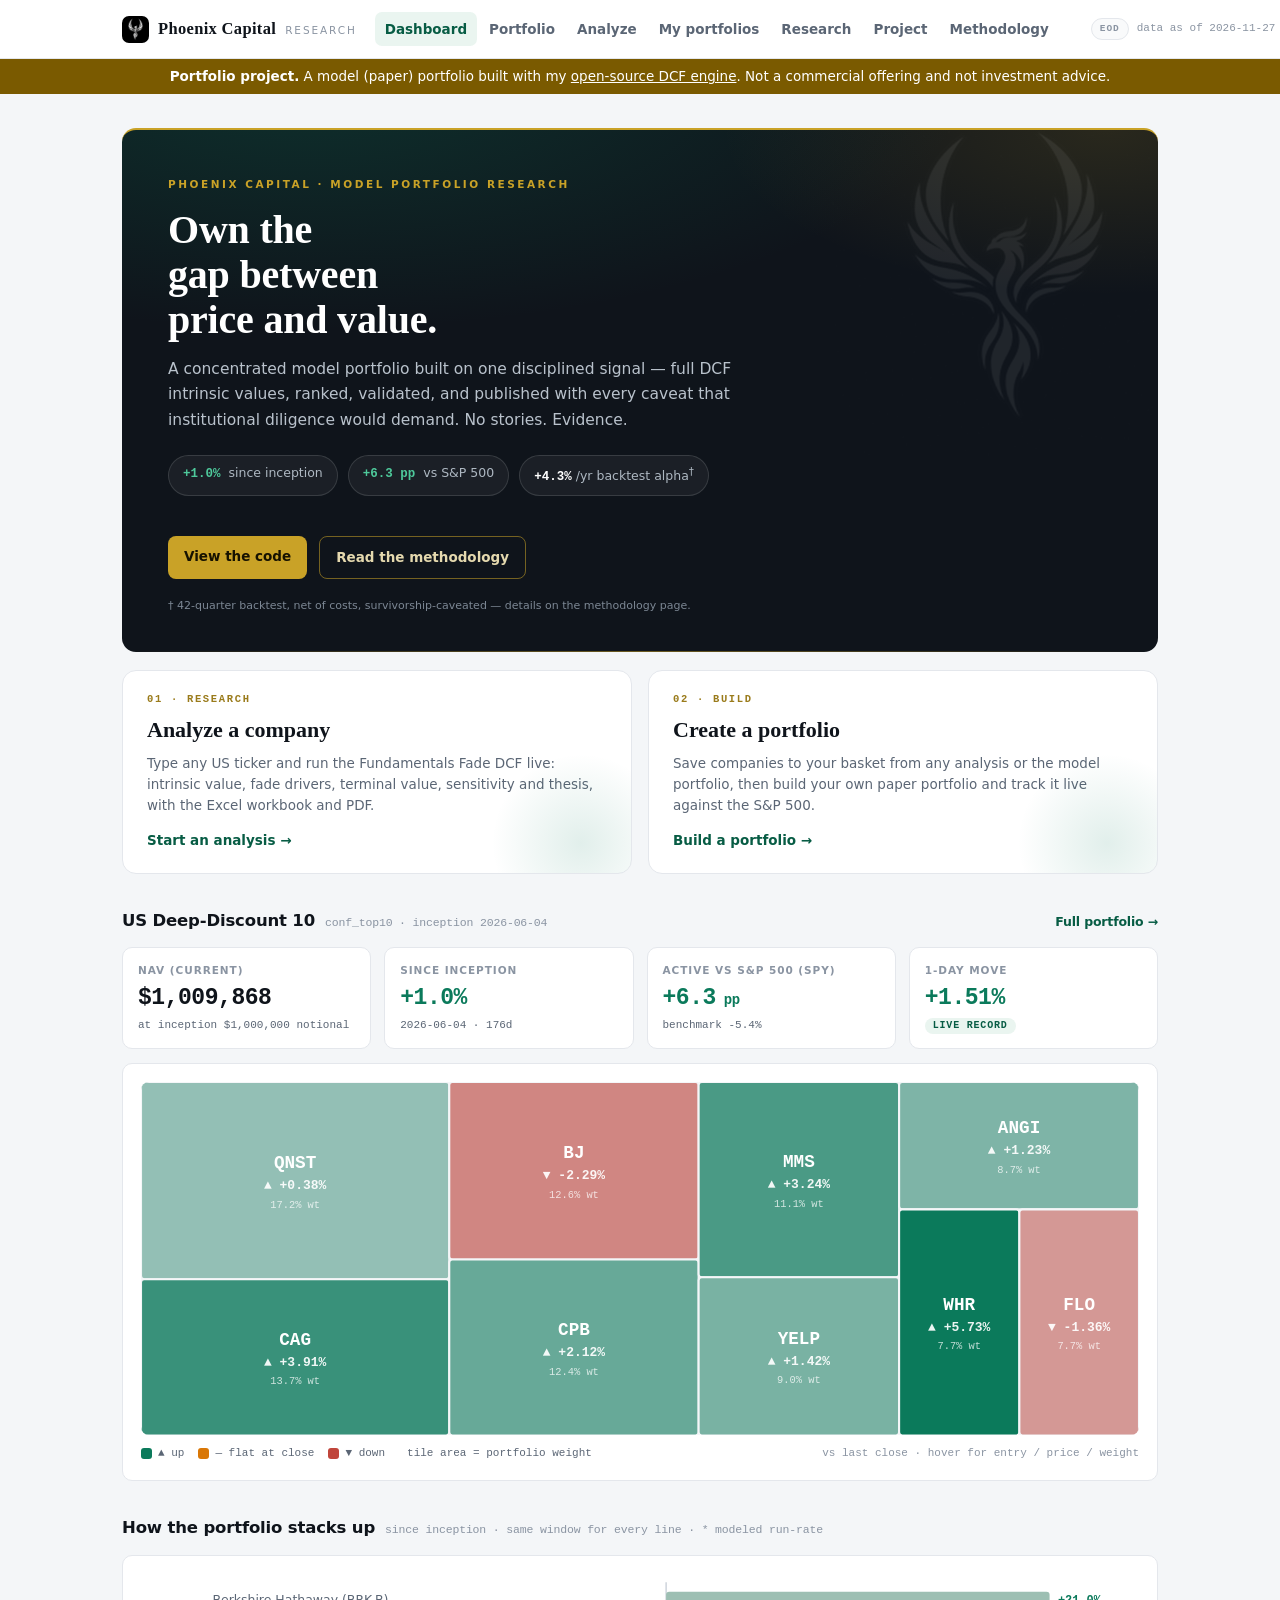
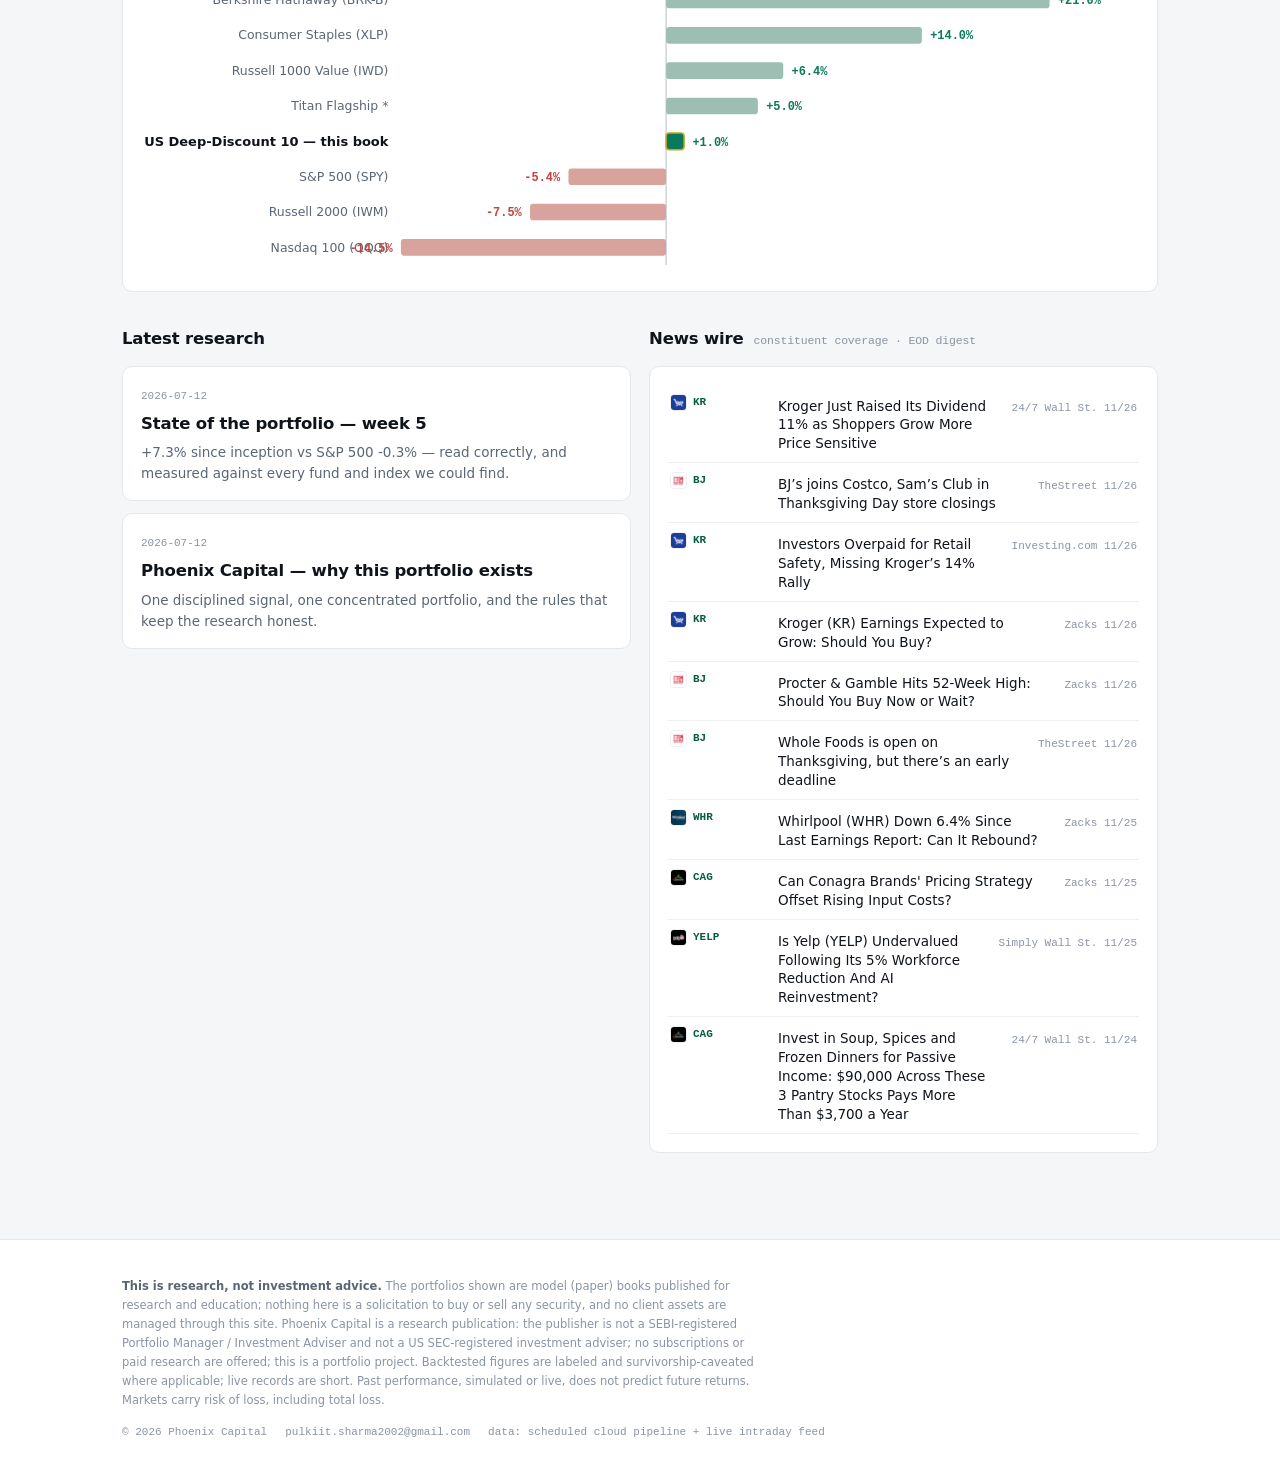
==== commit 00df96a9: "data refresh 2026-11-27 00:57 UTC" ====
--- a/index.html
+++ b/index.html
@@ -10,7 +10,7 @@
   <a class="brand" href="index.html"><img class="logo-chip" src="assets/logo-chip.png" alt=""><span class="wordmark">Phoenix Capital</span>
     <small>research</small></a>
   <nav class="main"><a href="index.html" class="on">Dashboard</a><a href="us.html" class="">Portfolio</a><a href="analyze.html" class="">Analyze</a><a href="portfolios.html" class="">My portfolios <span class="bcount" hidden></span></a><a href="research.html" class="">Research</a><a href="pricing.html" class="">Project</a><a href="about.html" class="">Methodology</a></nav>
-  <span class="asof"><span class="feedpill pill" id="feedpill">EOD</span><span class="txt">2026-11-26</span></span>
+  <span class="asof"><span class="feedpill pill" id="feedpill">EOD</span><span class="txt">2026-11-27</span></span>
 </div></header>
 <div class="demo-banner" style="background:#7a5a00;color:#fff;text-align:center;padding:8px 16px;font-size:13.5px;line-height:1.4"><b>Portfolio project.</b> A model (paper) portfolio built with my <a href="https://github.com/PS11242026/dcf-valuation-platform" style="color:#fff;text-decoration:underline">open-source DCF engine</a>. Not a commercial offering and not investment advice.</div>
 <main><div class="wrap">
@@ -22,8 +22,8 @@
   intrinsic values, ranked, validated, and published with every caveat that institutional
   diligence would demand. No stories. Evidence.</p>
   <div class="h-chips">
-    <span class="h-chip"><b class="pos">+2.1%</b> since inception</span>
-    <span class="h-chip"><b class="pos">+7.4 pp</b> vs S&amp;P 500</span>
+    <span class="h-chip"><b class="pos">+1.0%</b> since inception</span>
+    <span class="h-chip"><b class="pos">+6.3 pp</b> vs S&amp;P 500</span>
     <span class="h-chip"><b>+4.3%</b>/yr backtest alpha<sup>†</sup></span>
   </div>
   <div class="h-ctas"><a class="cta gold" href="https://github.com/PS11242026/dcf-valuation-platform">View the code</a>
@@ -46,15 +46,15 @@
 <h2 class="sec">US Deep-Discount 10 <span class="sub">conf_top10 · inception 2026-06-04</span>
   <a href="us.html" style="margin-left:auto;font-size:12.5px">Full portfolio →</a></h2>
 <div class="kpis">
-  <div class="tile"><div class="lab">NAV (current)</div><div class="val tab">$1,020,825</div><div class="sub">at inception $1,000,000 notional</div></div>
+  <div class="tile"><div class="lab">NAV (current)</div><div class="val tab">$1,009,868</div><div class="sub">at inception $1,000,000 notional</div></div>
   <div class="tile"><div class="lab">Since inception</div>
-    <div class="val tab pos">+2.1%</div>
-    <div class="sub">2026-06-04 · 175d</div></div>
+    <div class="val tab pos">+1.0%</div>
+    <div class="sub">2026-06-04 · 176d</div></div>
   <div class="tile"><div class="lab">Active vs S&amp;P 500 (SPY)</div>
-    <div class="val tab pos">+7.4<span style="font-size:14px"> pp</span></div>
+    <div class="val tab pos">+6.3<span style="font-size:14px"> pp</span></div>
     <div class="sub">benchmark -5.4%</div></div>
   <div class="tile"><div class="lab">1-day move</div>
-    <div class="val tab pos" id="day-us">+1.30%</div>
+    <div class="val tab pos" id="day-us">+1.51%</div>
     <div class="sub"><span class="badge live">live record</span></div></div>
 </div>
 <div style="height:14px"></div>
@@ -81,6 +81,6 @@
     <span>pulkiit.sharma2002@gmail.com</span>
     <span>data: scheduled cloud pipeline + live intraday feed</span></div>
 </div></footer>
-<script>window.SITE_DATA = {"as_of": "2026-11-26", "config": {"finnhub_key": "dc2afj9r01qjj5fhtak0dc2afj9r01qjj5fhtakg", "refresh_seconds": 60, "quote_seconds": 60, "news_seconds": 300, "data_prefix": "data/", "asset_prefix": "assets/"}, "books": {"us": {"status": {"as_of": "2026-11-26", "book": "conf_top10", "book_id": "discount_x_conf_top10", "currency": "USD", "inception": "2026-06-04", "days": 175, "capital": 1000000.0, "capital_basis": "notional", "cash": 0.0, "value_at_inception": 1000000.0, "value": 1020824.5162916407, "return_since_inception": 0.02082451629164068, "benchmarks": {"SPY": {"entry": 757.2550048828125, "last": 716.7000122070312, "return": -0.05355526528617305, "active": 0.07437978157781373}, "QQQ": {"entry": 741.8599853515625, "last": null, "return": null, "active": null}}, "comparables": [{"name": "Titan Flagship (modeled)", "kind": "run_rate", "note": "reported ~10.72%/yr net run-rate compounded over the window; no daily NAV published", "symbol": null, "return": 0.05003622881060976, "active": -0.02921171251896908}, {"name": "Russell 2000 (IWM)", "kind": "index", "note": "small/mid-cap universe proxy", "symbol": "IWM", "return": -0.07464371449433549, "active": 0.09546823078597617}, {"name": "Russell 1000 Value (IWD)", "kind": "index", "note": "value-factor benchmark", "symbol": "IWD", "return": 0.06425536118910213, "active": -0.04343084489746145}, {"name": "Consumer Staples (XLP)", "kind": "index", "note": "sector-fair for the staples-heavy book", "symbol": "XLP", "return": 0.14031788223040698, "active": -0.11949336593876629}, {"name": "Berkshire Hathaway (BRK-B)", "kind": "index", "note": "flagship value manager, tradeable comparison", "symbol": "BRK-B", "return": 0.2103712709487553, "active": -0.18954675465711462}], "holdings": [{"ticker": "MMS", "sector": "industrials_assetlight_services", "entry_price": 60.64500045776367, "price": 61.16999816894531, "entry_value": 100000.0, "weight": 0.09880805995676391, "market_value": 100865.69001107894, "return": 0.008656900110789456, "contribution": 0.0008656900110789456, "inception_discount": 4.755931966313579, "current_discount": 4.838646570065083, "current_intrinsic": 357.15, "conviction": 0.505, "day_change": 0.03240503238726267, "company": "Maximus, Inc."}, {"ticker": "WHR", "sector": "consumer_discretionary", "entry_price": 38.7400016784668, "price": 27.139999389648438, "entry_value": 100000.0, "weight": 0.06862764669133511, "market_value": 70056.78423791578, "return": -0.2994321576208422, "contribution": -0.029943215762084217, "inception_discount": 4.218364331422412, "current_discount": 6.968681092988097, "current_intrinsic": 216.27, "conviction": 0.505, "day_change": 0.05726526330290227, "company": "Whirlpool Corporation"}, {"ticker": "KR", "sector": "consumer_staples", "entry_price": 62.380001068115234, "price": 69.83000183105469, "entry_value": 100000.0, "weight": 0.1096593289624654, "market_value": 111942.93144497465, "return": 0.11942931444974647, "contribution": 0.011942931444974648, "inception_discount": 4.124266794909185, "current_discount": 3.5248459360555584, "current_intrinsic": 315.97, "conviction": 0.84, "day_change": -0.004135780150714252, "company": "The Kroger Co."}, {"ticker": "CPB", "sector": "consumer_staples", "entry_price": 21.334999084472656, "price": 24.110000610351562, "entry_value": 100000.0, "weight": 0.11070149888709867, "market_value": 113006.80405418211, "return": 0.13006804054182108, "contribution": 0.013006804054182109, "inception_discount": 3.2943927812345697, "current_discount": 2.8875984084279653, "current_intrinsic": 93.73, "conviction": 0.84, "day_change": 0.021177466627458674, "company": "The Campbell's Company"}, {"ticker": "CAG", "sector": "consumer_staples", "entry_price": 12.626999855041504, "price": 15.670000076293945, "entry_value": 100000.0, "weight": 0.12156756882091758, "market_value": 124099.15463836394, "return": 0.2409915463836394, "contribution": 0.02409915463836394, "inception_discount": 2.91445864061098, "current_discount": 2.2131461234752017, "current_intrinsic": 50.35, "conviction": 0.84, "day_change": 0.03912467875151626, "company": "Conagra Brands, Inc."}, {"ticker": "ANGI", "sector": "internet_platforms_marketplaces", "entry_price": 6.275000095367432, "price": 4.940000057220459, "entry_value": 100000.0, "weight": 0.07711913072287396, "market_value": 78725.09931700962, "return": -0.21274900682990383, "contribution": -0.021274900682990382, "inception_discount": 2.8878761047646657, "current_discount": 3.921052574577958, "current_intrinsic": 24.31, "conviction": 0.993, "day_change": 0.01229506995337748, "company": "Angi Inc."}, {"ticker": "BJ", "sector": "consumer_staples", "entry_price": 89.13999938964844, "price": 101.69999694824219, "entry_value": 100000.0, "weight": 0.11176278658613427, "market_value": 114090.19255619639, "return": 0.1409019255619639, "contribution": 0.01409019255619639, "inception_discount": 2.72527462338944, "current_discount": 2.234513371395786, "current_intrinsic": 328.95, "conviction": 0.84, "day_change": -0.02286707187684134, "company": "BJ's Wholesale Club Holdings, Inc."}, {"ticker": "FLO", "sector": "consumer_staples", "entry_price": 7.289999961853027, "price": 5.079999923706055, "entry_value": 100000.0, "weight": 0.06826295560118407, "market_value": 69684.49863221648, "return": -0.30315501367783526, "contribution": -0.030315501367783527, "inception_discount": 2.6244166951128425, "current_discount": 4.381889844607404, "current_intrinsic": 27.34, "conviction": 0.84, "day_change": -0.013592266090314054, "company": "Flowers Foods, Inc."}, {"ticker": "YELP", "sector": "internet_platforms_marketplaces", "entry_price": 23.520000457763672, "price": 19.219999313354492, "entry_value": 100000.0, "weight": 0.08005066616329444, "market_value": 81717.68256496865, "return": -0.18282317435031348, "contribution": -0.018282317435031347, "inception_discount": 2.5953911646826757, "current_discount": 3.391779553360858, "current_intrinsic": 84.41, "conviction": 0.993, "day_change": 0.014247944039299298, "company": "Yelp Inc."}, {"ticker": "QNST", "sector": "internet_platforms_marketplaces", "entry_price": 11.829999923706055, "price": 18.530000686645508, "entry_value": 100000.0, "weight": 0.15344035760793256, "market_value": 156635.67883473414, "return": 0.5663567883473413, "contribution": 0.056635678834734124, "inception_discount": 2.485763260371288, "current_discount": 0.9886669527517955, "current_intrinsic": 36.85, "conviction": 0.993, "day_change": 0.003792069644885876, "company": "QuinStreet, Inc."}], "sector_weights": {"consumer_staples": 0.5219541388578, "internet_platforms_marketplaces": 0.31061015449410095, "industrials_assetlight_services": 0.09880805995676391, "consumer_discretionary": 0.06862764669133511}, "metrics": {"excess": {"SPY": 0.07437978157781373, "QQQ": null}, "primary_benchmark": "SPY", "alpha_basis": "simple_excess_return", "max_drawdown": -0.1503846261168077, "sharpe": 0.285469780414299, "volatility": 0.29689365147633395, "beta": -0.003411022353288098, "turnover": null, "hhi": 0.38338757774844695, "day_change": 0.012966064250114526, "bench_day_change": {"SPY": -0.0028938159173377276, "QQQ": null}}, "honesty": null}, "track": {"inception": "2026-06-04", "rows": [{"date": "2026-06-04", "days": 0, "bench": {"SPY": -4.626470536550631e-05, "QQQ": -9.436730057033049e-05}, "books": {"discount_x_conf_top10": 0.0002282687906213665}}, {"date": "2026-06-05", "days": 1, "bench": {"SPY": -0.026021639953232367, "QQQ": -0.049605031299173596}, "books": {"discount_x_conf_top10": 0.005163007351116767}}, {"date": "2026-06-08", "days": 4, "bench": {"SPY": -0.028736588272977204, "QQQ": -0.03682710643529041}, "books": {"discount_x_conf_top10": -0.005855134973683807}}, {"date": "2026-06-09", "days": 5, "bench": {"SPY": -0.031587751491794935, "QQQ": -0.047910615819448}, "books": {"discount_x_conf_top10": 0.0058004153967183055}}, {"date": "2026-06-10", "days": 6, "bench": {"SPY": -0.04685526546349417, "QQQ": -0.06693011077092081}, "books": {"discount_x_conf_top10": 0.017482073372978746}}, {"date": "2026-06-11", "days": 7, "bench": {"SPY": -0.030654800333944077, "QQQ": -0.03541480557950161}, "books": {"discount_x_conf_top10": 0.01318112295033741}}, {"date": "2026-06-12", "days": 8, "bench": {"SPY": -0.025412380531876444, "QQQ": -0.029738534290707608}, "books": {"discount_x_conf_top10": 0.023322780186827197}}, {"date": "2026-06-14", "days": 10, "bench": {"SPY": -0.02047527554500872, "QQQ": -0.027660150030021424}, "books": {"discount_x_conf_top10": 0.033470806236069225}}, {"date": "2026-06-15", "days": 11, "bench": {"SPY": -0.0032023397367232365, "QQQ": 0.0028846611094994756}, "books": {"discount_x_conf_top10": 0.018787949572799112}}, {"date": "2026-06-16", "days": 12, "bench": {"SPY": -0.014139025923226689, "QQQ": -0.0182785429820429}, "books": {"discount_x_conf_top10": 0.005598940528212315}}, {"date": "2026-06-17", "days": 13, "bench": {"SPY": -0.026450354182917746, "QQQ": -0.028164813518860354}, "books": {"discount_x_conf_top10": -0.026725838006293655}}, {"date": "2026-06-18", "days": 14, "bench": {"SPY": -0.016328378173827263, "QQQ": -0.0038053799069556193}, "books": {"discount_x_conf_top10": -0.03290229628912942}}, {"date": "2026-06-22", "days": 18, "bench": {"SPY": -0.01942392220565614, "QQQ": -0.006305989962346881}, "books": {"discount_x_conf_top10": -0.06256240085900383}}, {"date": "2026-06-23", "days": 19, "bench": {"SPY": -0.03366385999494148, "QQQ": -0.03902733722792473}, "books": {"discount_x_conf_top10": -0.04189583956974372}}, {"date": "2026-06-24", "days": 20, "bench": {"SPY": -0.03411175715124193, "QQQ": -0.04310742717551186}, "books": {"discount_x_conf_top10": -0.013835843834768258}}, {"date": "2026-06-25", "days": 21, "bench": {"SPY": -0.03271543353494755, "QQQ": -0.0353512907093706}, "books": {"discount_x_conf_top10": -0.022970345959697012}}, {"date": "2026-06-26", "days": 22, "bench": {"SPY": -0.03971018950313476, "QQQ": -0.048628284488039686}, "books": {"discount_x_conf_top10": 0.01688813261402723}}, {"date": "2026-06-29", "days": 25, "bench": {"SPY": -0.0238895946808807, "QQQ": -0.024982734979926202}, "books": {"discount_x_conf_top10": 0.018493813944227732}}, {"date": "2026-06-30", "days": 26, "bench": {"SPY": -0.016288803312617395, "QQQ": -0.008393095176703835}, "books": {"discount_x_conf_top10": 0.009803750364988161}}, {"date": "2026-07-01", "days": 27, "bench": {"SPY": -0.01761927629427129, "QQQ": -0.02351506429564232}, "books": {"discount_x_conf_top10": 0.04327594163850135}}, {"date": "2026-07-02", "days": 28, "bench": {"SPY": -0.01891017441471521, "QQQ": -0.040441283546670315}, "books": {"discount_x_conf_top10": 0.05943898556607617}}, {"date": "2026-07-06", "days": 32, "bench": {"SPY": -0.01034781869974255, "QQQ": -0.026679371834643528}, "books": {"discount_x_conf_top10": 0.05729456491809646}}, {"date": "2026-07-07", "days": 33, "bench": {"SPY": -0.015050537339566628, "QQQ": -0.044709861275954554}, "books": {"discount_x_conf_top10": 0.06258853826077397}}, {"date": "2026-07-08", "days": 34, "bench": {"SPY": -0.018093449224002245, "QQQ": -0.04200323925837668}, "books": {"discount_x_conf_top10": 0.04677894624993929}}, {"date": "2026-07-09", "days": 35, "bench": {"SPY": -0.009781358160876441, "QQQ": -0.026059937304570457}, "books": {"discount_x_conf_top10": 0.04473642047608474}}, {"date": "2026-07-10", "days": 36, "bench": {"SPY": -0.005513398790637392, "QQQ": -0.023057131954775434}, "books": {"discount_x_conf_top10": 0.06446299114621844}}, {"date": "2026-07-11", "days": 37, "bench": {"SPY": -0.003043879090819601, "QQQ": -0.022039166296574653}, "books": {"discount_x_conf_top10": 0.07279951834841084}}, {"date": "2026-07-12", "days": 38, "bench": {"SPY": -0.003043879090819601, "QQQ": -0.022039166296574653}, "books": {"discount_x_conf_top10": 0.07279951834841084}}, {"date": "2026-07-13", "days": 39, "bench": {"SPY": -0.013127328045616005, "QQQ": -0.041599360375639494}, "books": {"discount_x_conf_top10": 0.07455503494480857}}, {"date": "2026-07-14", "days": 40, "bench": {"SPY": -0.009623300517632716, "QQQ": -0.030894142925241508}, "books": {"discount_x_conf_top10": 0.0663101077673181}}, {"date": "2026-07-15", "days": 41, "bench": {"SPY": -0.00569781280784365, "QQQ": -0.03351997271164231}, "books": {"discount_x_conf_top10": 0.06904103506672044}}, {"date": "2026-07-16", "days": 42, "bench": {"SPY": -0.011085555369099609, "QQQ": -0.04940938575361464}, "books": {"discount_x_conf_top10": 0.09395817797958103}}, {"date": "2026-07-17", "days": 43, "bench": {"SPY": -0.020873039170407726, "QQQ": -0.06369636469514428}, "books": {"discount_x_conf_top10": 0.06935459625866473}}, {"date": "2026-07-20", "days": 46, "bench": {"SPY": -0.02245369620337645, "QQQ": -0.06271336512477466}, "books": {"discount_x_conf_top10": 0.07324871612398856}}, {"date": "2026-07-21", "days": 47, "bench": {"SPY": -0.01429966278349426, "QQQ": -0.045329295806027514}, "books": {"discount_x_conf_top10": 0.05664211487127663}}, {"date": "2026-07-22", "days": 48, "bench": {"SPY": -0.015445802348473814, "QQQ": -0.05020389754228716}, "books": {"discount_x_conf_top10": 0.04069955184699496}}, {"date": "2026-07-23", "days": 49, "bench": {"SPY": -0.027604311999500974, "QQQ": -0.06823422243730248}, "books": {"discount_x_conf_top10": 0.008077291710262113}}, {"date": "2026-07-24", "days": 50, "bench": {"SPY": -0.026616391278828977, "QQQ": -0.07864317428233547}, "books": {"discount_x_conf_top10": 0.030143049396618514}}, {"date": "2026-07-27", "days": 53, "bench": {"SPY": -0.02640554028712816, "QQQ": -0.08148439516977635}, "books": {"discount_x_conf_top10": 0.056869765396404814}}, {"date": "2026-07-28", "days": 54, "bench": {"SPY": -0.024074008698086957, "QQQ": -0.0904121012611322}, "books": {"discount_x_conf_top10": 0.081705429855573}}, {"date": "2026-07-29", "days": 55, "bench": {"SPY": -0.03909101621634348, "QQQ": -0.10894083688575074}, "books": {"discount_x_conf_top10": 0.08798524830067389}}, {"date": "2026-07-30", "days": 56, "bench": {"SPY": -0.022980662481564607, "QQQ": -0.07955887441777354}, "books": {"discount_x_conf_top10": 0.04793334620256721}}, {"date": "2026-07-31", "days": 57, "bench": {"SPY": -0.015946251051635496, "QQQ": -0.07358008476437872}, "books": {"discount_x_conf_top10": 0.039577769957998166}}, {"date": "2026-08-03", "days": 60, "bench": {"SPY": -0.0019303827412981978, "QQQ": -0.05731361388586442}, "books": {"discount_x_conf_top10": 0.06149824278777666}}, {"date": "2026-08-04", "days": 61, "bench": {"SPY": 0.016063766627285148, "QQQ": -0.025292493381536607}, "books": {"discount_x_conf_top10": 0.0839575523194814}}, {"date": "2026-08-05", "days": 62, "bench": {"SPY": 0.014035131837484283, "QQQ": -0.034112421649224456}, "books": {"discount_x_conf_top10": 0.05767071992759772}}, {"date": "2026-08-06", "days": 63, "bench": {"SPY": 0.01241489994330558, "QQQ": -0.03768077261725855}, "books": {"discount_x_conf_top10": 0.03801621196469991}}, {"date": "2026-08-07", "days": 64, "bench": {"SPY": 0.018606149208027167, "QQQ": -0.026396599025523937}, "books": {"discount_x_conf_top10": 0.0947087802327998}}, {"date": "2026-08-10", "days": 67, "bench": {"SPY": 0.018303171808255136, "QQQ": -0.02930520162104433}, "books": {"discount_x_conf_top10": 0.07538600428424641}}, {"date": "2026-08-11", "days": 68, "bench": {"SPY": 0.015049489532650728, "QQQ": -0.03256387646061576}, "books": {"discount_x_conf_top10": 0.06221615193285045}}, {"date": "2026-08-12", "days": 69, "bench": {"SPY": 0.01759179151286072, "QQQ": -0.025494391686331275}, "books": {"discount_x_conf_top10": 0.05547236768309255}}, {"date": "2026-08-13", "days": 70, "bench": {"SPY": 0.02469205357743043, "QQQ": -0.014223710890842178}, "books": {"discount_x_conf_top10": 0.0829717952149107}}, {"date": "2026-08-14", "days": 71, "bench": {"SPY": 0.02266341878762934, "QQQ": -0.015570275501508357}, "books": {"discount_x_conf_top10": 0.07673291968092137}}, {"date": "2026-08-17", "days": 74, "bench": {"SPY": 0.017828918277992267, "QQQ": -0.01718620239819646}, "books": {"discount_x_conf_top10": 0.05140510601525626}}, {"date": "2026-08-18", "days": 75, "bench": {"SPY": 0.010952725692370713, "QQQ": -0.033829648840104976}, "books": {"discount_x_conf_top10": 0.06273503267248534}}, {"date": "2026-08-19", "days": 76, "bench": {"SPY": 0.013073486890242902, "QQQ": -0.03575525186525563}, "books": {"discount_x_conf_top10": 0.0857332812458442}}, {"date": "2026-08-20", "days": 77, "bench": {"SPY": 0.004563843923195421, "QQQ": -0.042690055496529156}, "books": {"discount_x_conf_top10": 0.06941789611954949}}, {"date": "2026-08-21", "days": 78, "bench": {"SPY": 0.008673745650190856, "QQQ": -0.03931011003704432}, "books": {"discount_x_conf_top10": 0.08545069536869565}}, {"date": "2026-08-24", "days": 81, "bench": {"SPY": 0.005709822287111033, "QQQ": -0.04889764677406161}, "books": {"discount_x_conf_top10": 0.09719691619456902}}, {"date": "2026-08-25", "days": 82, "bench": {"SPY": 0.0089240103020376, "QQQ": -0.04297282830564875}, "books": {"discount_x_conf_top10": 0.08095142342669687}}, {"date": "2026-08-26", "days": 83, "bench": {"SPY": 0.009147999180453725, "QQQ": -0.04209752428579916}, "books": {"discount_x_conf_top10": 0.06879971274529151}}, {"date": "2026-08-27", "days": 84, "bench": {"SPY": 0.015760789227513117, "QQQ": -0.028982032696336257}, "books": {"discount_x_conf_top10": 0.04939859015776325}}, {"date": "2026-08-28", "days": 85, "bench": {"SPY": 0.013455533411902643, "QQQ": -0.03528390900129119}, "books": {"discount_x_conf_top10": 0.06852122514395305}}, {"date": "2026-08-31", "days": 88, "bench": {"SPY": 0.010425759414182334, "QQQ": -0.034839551729817564}, "books": {"discount_x_conf_top10": 0.055071111200231546}}, {"date": "2026-09-01", "days": 89, "bench": {"SPY": 0.0034837161939202943, "QQQ": -0.04712021768816732}, "books": {"discount_x_conf_top10": 0.042785996684674456}}, {"date": "2026-09-02", "days": 90, "bench": {"SPY": 0.007936089581365602, "QQQ": -0.04496573076573096}, "books": {"discount_x_conf_top10": 0.05504382847957828}}, {"date": "2026-09-03", "days": 91, "bench": {"SPY": 0.018487585825461395, "QQQ": -0.03361425773906479}, "books": {"discount_x_conf_top10": 0.034611562205832745}}, {"date": "2026-09-04", "days": 92, "bench": {"SPY": 0.01456209811567244, "QQQ": -0.03187714249561113}, "books": {"discount_x_conf_top10": 0.026881572435468914}}, {"date": "2026-09-08", "days": 96, "bench": {"SPY": 0.008989941537210111, "QQQ": -0.032685064807381314}, "books": {"discount_x_conf_top10": 0.0034245284171279923}}, {"date": "2026-09-09", "days": 97, "bench": {"SPY": 0.004300441384633258, "QQQ": -0.03544549346364523}, "books": {"discount_x_conf_top10": -0.008062229674893262}}, {"date": "2026-09-10", "days": 98, "bench": {"SPY": -0.001719612350129407, "QQQ": -0.045706271369421736}, "books": {"discount_x_conf_top10": -0.013572951561958669}}, {"date": "2026-09-11", "days": 99, "bench": {"SPY": 0.006790030616918186, "QQQ": -0.037371096488795996}, "books": {"discount_x_conf_top10": -0.0037568125469687576}}, {"date": "2026-09-14", "days": 102, "bench": {"SPY": 0.0022980823682627882, "QQQ": -0.045046522996908034}, "books": {"discount_x_conf_top10": 0.013668159617914944}}, {"date": "2026-09-15", "days": 103, "bench": {"SPY": -0.002299210775710825, "QQQ": -0.05129459266317682}, "books": {"discount_x_conf_top10": 0.011860867656753338}}, {"date": "2026-09-16", "days": 104, "bench": {"SPY": -0.006698952015762871, "QQQ": -0.05105221596964582}, "books": {"discount_x_conf_top10": 0.01028010330866801}}, {"date": "2026-09-17", "days": 105, "bench": {"SPY": 0.004563843923195421, "QQQ": -0.03462416062877749}, "books": {"discount_x_conf_top10": 0.0004347156686413722}}, {"date": "2026-09-18", "days": 106, "bench": {"SPY": 0.005856676456407195, "QQQ": -0.028524182628617223}, "books": {"discount_x_conf_top10": -0.01484630313485764}}, {"date": "2026-09-21", "days": 109, "bench": {"SPY": 0.02145247639492509, "QQQ": -0.0005257254146854295}, "books": {"discount_x_conf_top10": -0.019122690581964585}}, {"date": "2026-09-22", "days": 110, "bench": {"SPY": 0.021294015749021566, "QQQ": 0.007548643587293569}, "books": {"discount_x_conf_top10": -0.039470715665226884}}, {"date": "2026-09-23", "days": 111, "bench": {"SPY": 0.013938491799621255, "QQQ": -0.0008761267513279769}, "books": {"discount_x_conf_top10": -0.06780463182386559}}, {"date": "2026-09-24", "days": 112, "bench": {"SPY": 0.013106533108361074, "QQQ": -0.0010244652368800455}, "books": {"discount_x_conf_top10": -0.06310823900599023}}, {"date": "2026-09-25", "days": 113, "bench": {"SPY": 0.018613242054842827, "QQQ": 0.003558642736589235}, "books": {"discount_x_conf_top10": -0.06764166171158782}}, {"date": "2026-09-28", "days": 116, "bench": {"SPY": 0.011033245623834453, "QQQ": -0.0071845849081099145}, "books": {"discount_x_conf_top10": -0.06509277796940593}}, {"date": "2026-09-29", "days": 117, "bench": {"SPY": 0.009171292734200476, "QQQ": -0.00529748571614741}, "books": {"discount_x_conf_top10": -0.05662927537678077}}, {"date": "2026-09-30", "days": 118, "bench": {"SPY": 0.0070980052496738555, "QQQ": -0.0028171971282722197}, "books": {"discount_x_conf_top10": -0.06642654138327063}}, {"date": "2026-10-01", "days": 119, "bench": {"SPY": 0.008893946303603073, "QQQ": 0.00022921298987688132}, "books": {"discount_x_conf_top10": -0.06535534001276698}}, {"date": "2026-10-02", "days": 120, "bench": {"SPY": 0.016355137550449816, "QQQ": 0.010406319104302009}, "books": {"discount_x_conf_top10": -0.06119474663432813}}, {"date": "2026-10-05", "days": 123, "bench": {"SPY": 0.023208842587644662, "QQQ": 0.01932982926511806}, "books": {"discount_x_conf_top10": -0.06180046238206703}}, {"date": "2026-10-06", "days": 124, "bench": {"SPY": 0.028834437318820072, "QQQ": 0.023993729469764302}, "books": {"discount_x_conf_top10": -0.05991675016126576}}, {"date": "2026-10-07", "days": 125, "bench": {"SPY": 0.02636491761900217, "QQQ": 0.021392170261975707}, "books": {"discount_x_conf_top10": -0.05326423538176591}}, {"date": "2026-10-08", "days": 126, "bench": {"SPY": 0.022020307142835316, "QQQ": 0.007710392595943194}, "books": {"discount_x_conf_top10": -0.02319712589729476}}, {"date": "2026-10-09", "days": 127, "bench": {"SPY": 0.02814772078621619, "QQQ": 0.012684380294791353}, "books": {"discount_x_conf_top10": -0.026914585188047412}}, {"date": "2026-10-12", "days": 130, "bench": {"SPY": 0.02752701608931707, "QQQ": 0.005634476529692289}, "books": {"discount_x_conf_top10": -0.027965343203608262}}, {"date": "2026-10-13", "days": 131, "bench": {"SPY": 0.027408210905155217, "QQQ": 0.002305046782980158}, "books": {"discount_x_conf_top10": -0.027666453302846183}}, {"date": "2026-10-14", "days": 132, "bench": {"SPY": 0.016302263601460698, "QQQ": -0.017402169411271484}, "books": {"discount_x_conf_top10": -0.025313031488095262}}, {"date": "2026-10-15", "days": 133, "bench": {"SPY": 0.019194291290000276, "QQQ": -0.018682750957371486}, "books": {"discount_x_conf_top10": 0.002415153276776072}}, {"date": "2026-10-16", "days": 134, "bench": {"SPY": 0.007916745453686591, "QQQ": -0.043215698638066735}, "books": {"discount_x_conf_top10": 0.001284094096988242}}, {"date": "2026-10-19", "days": 137, "bench": {"SPY": 0.012182125606901906, "QQQ": -0.03167713647321668}, "books": {"discount_x_conf_top10": -0.011547357460492614}}, {"date": "2026-10-20", "days": 138, "bench": {"SPY": 0.015575972207646949, "QQQ": -0.0326611233213604}, "books": {"discount_x_conf_top10": 0.005586765686007367}}, {"date": "2026-10-21", "days": 139, "bench": {"SPY": 0.020911082621509758, "QQQ": -0.022457031614444345}, "books": {"discount_x_conf_top10": -0.00877818100326525}}, {"date": "2026-10-22", "days": 140, "bench": {"SPY": 0.008854371442393205, "QQQ": -0.0504003658193245}, "books": {"discount_x_conf_top10": 0.049785608465829176}}, {"date": "2026-10-23", "days": 141, "bench": {"SPY": 0.003585272864234934, "QQQ": -0.05049465084674698}, "books": {"discount_x_conf_top10": 0.02912725027423655}}, {"date": "2026-10-26", "days": 144, "bench": {"SPY": 0.010716324332027183, "QQQ": -0.03998055391877697}, "books": {"discount_x_conf_top10": 0.015034809546221361}}, {"date": "2026-10-27", "days": 145, "bench": {"SPY": 0.01638149392441246, "QQQ": -0.02778150292308268}, "books": {"discount_x_conf_top10": 0.0027257619577992997}}, {"date": "2026-10-28", "days": 146, "bench": {"SPY": 0.019881007822603936, "QQQ": -0.02190440288041584}, "books": {"discount_x_conf_top10": -0.007187738315280512}}, {"date": "2026-10-29", "days": 147, "bench": {"SPY": 0.015985342309653428, "QQQ": -0.03574792955509809}, "books": {"discount_x_conf_top10": 0.01716002619069713}}, {"date": "2026-10-30", "days": 148, "bench": {"SPY": -0.0020271033796931404, "QQQ": -0.06924486578534572}, "books": {"discount_x_conf_top10": 0.03282601741937663}}, {"date": "2026-11-02", "days": 151, "bench": {"SPY": -0.006807520932361144, "QQQ": -0.0819156710107437}, "books": {"discount_x_conf_top10": 0.06129656259164279}}, {"date": "2026-11-03", "days": 152, "bench": {"SPY": -0.003836262920869804, "QQQ": -0.07626770168480601}, "books": {"discount_x_conf_top10": 0.05119455672944534}}, {"date": "2026-11-04", "days": 153, "bench": {"SPY": 0.012617932683402833, "QQQ": -0.06727680981591055}, "books": {"discount_x_conf_top10": 0.1225625871525384}}, {"date": "2026-11-05", "days": 154, "bench": {"SPY": -0.032030167811919585, "QQQ": -0.1278003928378263}, "books": {"discount_x_conf_top10": 0.13618733233742464}}, {"date": "2026-11-06", "days": 155, "bench": {"SPY": -0.029006116451971042, "QQQ": -0.115601341842132}, "books": {"discount_x_conf_top10": 0.10575702117072816}}, {"date": "2026-11-09", "days": 158, "bench": {"SPY": -0.006028355589558276, "QQQ": -0.08426119618246009}, "books": {"discount_x_conf_top10": 0.08844336349688464}}, {"date": "2026-11-10", "days": 159, "bench": {"SPY": -0.009686330133653387, "QQQ": -0.09044830144618099}, "books": {"discount_x_conf_top10": 0.08308693036770562}}, {"date": "2026-11-11", "days": 160, "bench": {"SPY": 0.003374018869874096, "QQQ": -0.06939312199774994}, "books": {"discount_x_conf_top10": 0.0861143113188561}}, {"date": "2026-11-12", "days": 161, "bench": {"SPY": -0.00017828837677458242, "QQQ": -0.07237215040781975}, "books": {"discount_x_conf_top10": 0.06648631005585096}}, {"date": "2026-11-13", "days": 162, "bench": {"SPY": -0.003809825946375134, "QQQ": -0.08353324337038859}, "books": {"discount_x_conf_top10": 0.06839738186972336}}, {"date": "2026-11-16", "days": 165, "bench": {"SPY": -0.022852265834095387, "QQQ": -0.10798531654675902}, "books": {"discount_x_conf_top10": 0.07094866776817811}}, {"date": "2026-11-17", "days": 166, "bench": {"SPY": -0.03276967769298067, "QQQ": -0.11445552371219081}, "books": {"discount_x_conf_top10": 0.03961726745020604}}, {"date": "2026-11-18", "days": 167, "bench": {"SPY": -0.035727717217224675, "QQQ": -0.11100474107241731}, "books": {"discount_x_conf_top10": 0.0412713996069663}}, {"date": "2026-11-19", "days": 168, "bench": {"SPY": -0.05465135192078319, "QQQ": -0.13050981214243063}, "books": {"discount_x_conf_top10": 0.01081951173039294}}, {"date": "2026-11-20", "days": 169, "bench": {"SPY": -0.08906511926541316, "QQQ": -0.17983174153989334}, "books": {"discount_x_conf_top10": -0.0007699438268632619}}, {"date": "2026-11-23", "days": 172, "bench": {"SPY": -0.045981878098788176, "QQQ": null}, "books": {"discount_x_conf_top10": -0.011981233590691042}}, {"date": "2026-11-24", "days": 173, "bench": {"SPY": -0.05080847975628977, "QQQ": -0.13986468041736178}, "books": {"discount_x_conf_top10": 0.008247154253262456}}, {"date": "2026-11-25", "days": 174, "bench": {"SPY": -0.05355526528617305, "QQQ": -0.14548566415080866}, "books": {"discount_x_conf_top10": 0.02082451629164068}}, {"date": "2026-11-26", "days": 175, "bench": {"SPY": -0.05355526528617305, "QQQ": null}, "books": {"discount_x_conf_top10": 0.02082451629164068}}]}, "logos": {"ANGI": "logos/ANGI.png", "YELP": "logos/YELP.png", "MMS": "logos/MMS.png", "QNST": "logos/QNST.png", "KR": "logos/KR.png", "FLO": "logos/FLO.png", "WHR": "logos/WHR.png", "CAG": "logos/CAG.png", "CPB": "logos/CPB.png", "QQQ": "logos/QQQ.png", "IWM": "logos/IWM.png", "BJ": "logos/BJ.png", "XLP": "logos/XLP.png", "SPY": "logos/SPY.png", "IWD": "logos/IWD.png", "BRK-B": "logos/BRK-B.png"}, "cfg": {"label": "US Deep-Discount 10"}}}};</script><script>window.DESK = {"api_url": "", "analyzer_url": "https://state-spacedcf-valuation-platform.streamlit.app", "finnhub_key": "dc2afj9r01qjj5fhtak0dc2afj9r01qjj5fhtakg", "prefix": "", "code_url": "https://github.com/PS11242026/dcf-valuation-platform"};</script>
+<script>window.SITE_DATA = {"as_of": "2026-11-27", "config": {"finnhub_key": "dc2afj9r01qjj5fhtak0dc2afj9r01qjj5fhtakg", "refresh_seconds": 60, "quote_seconds": 60, "news_seconds": 300, "data_prefix": "data/", "asset_prefix": "assets/"}, "books": {"us": {"status": {"as_of": "2026-11-27", "book": "conf_top10", "book_id": "discount_x_conf_top10", "currency": "USD", "inception": "2026-06-04", "days": 176, "capital": 1000000.0, "capital_basis": "notional", "cash": 0.0, "value_at_inception": 1000000.0, "value": 1009868.4276074069, "return_since_inception": 0.009868427607406706, "benchmarks": {"SPY": {"entry": 757.2550048828125, "last": 716.7000122070312, "return": -0.05355526528617305, "active": 0.06342369289357976}, "QQQ": {"entry": 741.8599853515625, "last": 633.9299926757812, "return": -0.14548566415080866, "active": 0.15535409175821535}}, "comparables": [{"name": "Titan Flagship (modeled)", "kind": "run_rate", "note": "reported ~10.72%/yr net run-rate compounded over the window; no daily NAV published", "symbol": null, "return": 0.05032922779277804, "active": -0.040460800185371334}, {"name": "Russell 2000 (IWM)", "kind": "index", "note": "small/mid-cap universe proxy", "symbol": "IWM", "return": -0.07464371449433549, "active": 0.0845121421017422}, {"name": "Russell 1000 Value (IWD)", "kind": "index", "note": "value-factor benchmark", "symbol": "IWD", "return": 0.06425536118910213, "active": -0.054386933581695426}, {"name": "Consumer Staples (XLP)", "kind": "index", "note": "sector-fair for the staples-heavy book", "symbol": "XLP", "return": 0.14031798971352805, "active": -0.13044956210612135}, {"name": "Berkshire Hathaway (BRK-B)", "kind": "index", "note": "flagship value manager, tradeable comparison", "symbol": "BRK-B", "return": 0.2103712709487553, "active": -0.2005028433413486}], "holdings": [{"ticker": "MMS", "sector": "industrials_assetlight_services", "entry_price": 60.64500045776367, "price": 61.16999816894531, "entry_value": 100000.0, "weight": 0.11097781239356456, "market_value": 100865.69001107894, "return": 0.008656900110789456, "contribution": 0.0009618777900877173, "inception_discount": 4.755931966313579, "current_discount": 4.838646570065083, "current_intrinsic": 357.15, "conviction": 0.505, "day_change": 0.03240503238726267, "company": "Maximus, Inc."}, {"ticker": "WHR", "sector": "consumer_discretionary", "entry_price": 38.7400016784668, "price": 27.139999389648438, "entry_value": 100000.0, "weight": 0.07708021089428806, "market_value": 70056.78423791578, "return": -0.2994321576208422, "contribution": -0.03327023973564913, "inception_discount": 4.218364331422412, "current_discount": 6.968681092988097, "current_intrinsic": 216.27, "conviction": 0.505, "day_change": 0.05726526330290227, "company": "Whirlpool Corporation"}, {"ticker": "KR", "sector": "consumer_staples", "entry_price": 62.380001068115234, "price": null, "entry_value": 100000.0, "weight": null, "market_value": null, "return": null, "contribution": null, "inception_discount": 4.124266794909185, "current_discount": 4.017, "current_intrinsic": 315.97, "conviction": 0.84, "day_change": null, "company": "The Kroger Co."}, {"ticker": "CPB", "sector": "consumer_staples", "entry_price": 21.334999084472656, "price": 24.110000610351562, "entry_value": 100000.0, "weight": 0.12433611367893108, "market_value": 113006.80405418211, "return": 0.13006804054182108, "contribution": 0.014452004504646787, "inception_discount": 3.2943927812345697, "current_discount": 2.8875984084279653, "current_intrinsic": 93.73, "conviction": 0.84, "day_change": 0.021177466627458674, "company": "The Campbell's Company"}, {"ticker": "CAG", "sector": "consumer_staples", "entry_price": 12.626999855041504, "price": 15.670000076293945, "entry_value": 100000.0, "weight": 0.1365405094650479, "market_value": 124099.15463836394, "return": 0.2409915463836394, "contribution": 0.026776838487071044, "inception_discount": 2.91445864061098, "current_discount": 2.2131461234752017, "current_intrinsic": 50.35, "conviction": 0.84, "day_change": 0.03912467875151626, "company": "Conagra Brands, Inc."}, {"ticker": "ANGI", "sector": "internet_platforms_marketplaces", "entry_price": 6.275000095367432, "price": 4.940000057220459, "entry_value": 100000.0, "weight": 0.08661755351803176, "market_value": 78725.09931700962, "return": -0.21274900682990383, "contribution": -0.023638778536655983, "inception_discount": 2.8878761047646657, "current_discount": 3.921052574577958, "current_intrinsic": 24.31, "conviction": 0.993, "day_change": 0.01229506995337748, "company": "Angi Inc."}, {"ticker": "BJ", "sector": "consumer_staples", "entry_price": 89.13999938964844, "price": 101.69999694824219, "entry_value": 100000.0, "weight": 0.12552811549751458, "market_value": 114090.19255619639, "return": 0.1409019255619639, "contribution": 0.015655769506884878, "inception_discount": 2.72527462338944, "current_discount": 2.234513371395786, "current_intrinsic": 328.95, "conviction": 0.84, "day_change": -0.02286707187684134, "company": "BJ's Wholesale Club Holdings, Inc."}, {"ticker": "FLO", "sector": "consumer_staples", "entry_price": 7.289999961853027, "price": 5.079999923706055, "entry_value": 100000.0, "weight": 0.07667060241293444, "market_value": 69684.49863221648, "return": -0.30315501367783526, "contribution": -0.03368389040864836, "inception_discount": 2.6244166951128425, "current_discount": 4.381889844607404, "current_intrinsic": 27.34, "conviction": 0.84, "day_change": -0.013592266090314054, "company": "Flowers Foods, Inc."}, {"ticker": "YELP", "sector": "internet_platforms_marketplaces", "entry_price": 23.520000457763672, "price": 19.219999313354492, "entry_value": 100000.0, "weight": 0.0899101532338285, "market_value": 81717.68256496865, "return": -0.18282317435031348, "contribution": -0.02031368603892372, "inception_discount": 2.5953911646826757, "current_discount": 3.391779553360858, "current_intrinsic": 84.41, "conviction": 0.993, "day_change": 0.014247944039299298, "company": "Yelp Inc."}, {"ticker": "QNST", "sector": "internet_platforms_marketplaces", "entry_price": 11.829999923706055, "price": 18.530000686645508, "entry_value": 100000.0, "weight": 0.17233892890585908, "market_value": 156635.67883473414, "return": 0.5663567883473413, "contribution": 0.06292853203859347, "inception_discount": 2.485763260371288, "current_discount": 0.9886669527517955, "current_intrinsic": 36.85, "conviction": 0.993, "day_change": 0.003792069644885876, "company": "QuinStreet, Inc."}], "sector_weights": {"consumer_staples": 0.463075341054428, "internet_platforms_marketplaces": 0.34886663565771936, "industrials_assetlight_services": 0.11097781239356456, "consumer_discretionary": 0.07708021089428806}, "metrics": {"excess": {"SPY": 0.06342369289357976, "QQQ": 0.15535409175821535}, "primary_benchmark": "SPY", "alpha_basis": "simple_excess_return", "max_drawdown": -0.1503846261168077, "sharpe": 0.21145316834335368, "volatility": 0.2961239049037938, "beta": -0.0037088495165392486, "turnover": null, "hhi": 0.3544041347229798, "day_change": 0.015072422908121195, "bench_day_change": {"SPY": -0.0028938159173377276, "QQQ": -0.006534999325657598}}, "honesty": null}, "track": {"inception": "2026-06-04", "rows": [{"date": "2026-06-04", "days": 0, "bench": {"SPY": -4.626470536550631e-05, "QQQ": -9.436730057033049e-05}, "books": {"discount_x_conf_top10": 0.0002282687906213665}}, {"date": "2026-06-05", "days": 1, "bench": {"SPY": -0.026021639953232367, "QQQ": -0.049605031299173596}, "books": {"discount_x_conf_top10": 0.005163007351116767}}, {"date": "2026-06-08", "days": 4, "bench": {"SPY": -0.028736588272977204, "QQQ": -0.03682710643529041}, "books": {"discount_x_conf_top10": -0.005855134973683807}}, {"date": "2026-06-09", "days": 5, "bench": {"SPY": -0.031587751491794935, "QQQ": -0.047910615819448}, "books": {"discount_x_conf_top10": 0.0058004153967183055}}, {"date": "2026-06-10", "days": 6, "bench": {"SPY": -0.04685526546349417, "QQQ": -0.06693011077092081}, "books": {"discount_x_conf_top10": 0.017482073372978746}}, {"date": "2026-06-11", "days": 7, "bench": {"SPY": -0.030654800333944077, "QQQ": -0.03541480557950161}, "books": {"discount_x_conf_top10": 0.01318112295033741}}, {"date": "2026-06-12", "days": 8, "bench": {"SPY": -0.025412380531876444, "QQQ": -0.029738534290707608}, "books": {"discount_x_conf_top10": 0.023322780186827197}}, {"date": "2026-06-14", "days": 10, "bench": {"SPY": -0.02047527554500872, "QQQ": -0.027660150030021424}, "books": {"discount_x_conf_top10": 0.033470806236069225}}, {"date": "2026-06-15", "days": 11, "bench": {"SPY": -0.0032023397367232365, "QQQ": 0.0028846611094994756}, "books": {"discount_x_conf_top10": 0.018787949572799112}}, {"date": "2026-06-16", "days": 12, "bench": {"SPY": -0.014139025923226689, "QQQ": -0.0182785429820429}, "books": {"discount_x_conf_top10": 0.005598940528212315}}, {"date": "2026-06-17", "days": 13, "bench": {"SPY": -0.026450354182917746, "QQQ": -0.028164813518860354}, "books": {"discount_x_conf_top10": -0.026725838006293655}}, {"date": "2026-06-18", "days": 14, "bench": {"SPY": -0.016328378173827263, "QQQ": -0.0038053799069556193}, "books": {"discount_x_conf_top10": -0.03290229628912942}}, {"date": "2026-06-22", "days": 18, "bench": {"SPY": -0.01942392220565614, "QQQ": -0.006305989962346881}, "books": {"discount_x_conf_top10": -0.06256240085900383}}, {"date": "2026-06-23", "days": 19, "bench": {"SPY": -0.03366385999494148, "QQQ": -0.03902733722792473}, "books": {"discount_x_conf_top10": -0.04189583956974372}}, {"date": "2026-06-24", "days": 20, "bench": {"SPY": -0.03411175715124193, "QQQ": -0.04310742717551186}, "books": {"discount_x_conf_top10": -0.013835843834768258}}, {"date": "2026-06-25", "days": 21, "bench": {"SPY": -0.03271543353494755, "QQQ": -0.0353512907093706}, "books": {"discount_x_conf_top10": -0.022970345959697012}}, {"date": "2026-06-26", "days": 22, "bench": {"SPY": -0.03971018950313476, "QQQ": -0.048628284488039686}, "books": {"discount_x_conf_top10": 0.01688813261402723}}, {"date": "2026-06-29", "days": 25, "bench": {"SPY": -0.0238895946808807, "QQQ": -0.024982734979926202}, "books": {"discount_x_conf_top10": 0.018493813944227732}}, {"date": "2026-06-30", "days": 26, "bench": {"SPY": -0.016288803312617395, "QQQ": -0.008393095176703835}, "books": {"discount_x_conf_top10": 0.009803750364988161}}, {"date": "2026-07-01", "days": 27, "bench": {"SPY": -0.01761927629427129, "QQQ": -0.02351506429564232}, "books": {"discount_x_conf_top10": 0.04327594163850135}}, {"date": "2026-07-02", "days": 28, "bench": {"SPY": -0.01891017441471521, "QQQ": -0.040441283546670315}, "books": {"discount_x_conf_top10": 0.05943898556607617}}, {"date": "2026-07-06", "days": 32, "bench": {"SPY": -0.01034781869974255, "QQQ": -0.026679371834643528}, "books": {"discount_x_conf_top10": 0.05729456491809646}}, {"date": "2026-07-07", "days": 33, "bench": {"SPY": -0.015050537339566628, "QQQ": -0.044709861275954554}, "books": {"discount_x_conf_top10": 0.06258853826077397}}, {"date": "2026-07-08", "days": 34, "bench": {"SPY": -0.018093449224002245, "QQQ": -0.04200323925837668}, "books": {"discount_x_conf_top10": 0.04677894624993929}}, {"date": "2026-07-09", "days": 35, "bench": {"SPY": -0.009781358160876441, "QQQ": -0.026059937304570457}, "books": {"discount_x_conf_top10": 0.04473642047608474}}, {"date": "2026-07-10", "days": 36, "bench": {"SPY": -0.005513398790637392, "QQQ": -0.023057131954775434}, "books": {"discount_x_conf_top10": 0.06446299114621844}}, {"date": "2026-07-11", "days": 37, "bench": {"SPY": -0.003043879090819601, "QQQ": -0.022039166296574653}, "books": {"discount_x_conf_top10": 0.07279951834841084}}, {"date": "2026-07-12", "days": 38, "bench": {"SPY": -0.003043879090819601, "QQQ": -0.022039166296574653}, "books": {"discount_x_conf_top10": 0.07279951834841084}}, {"date": "2026-07-13", "days": 39, "bench": {"SPY": -0.013127328045616005, "QQQ": -0.041599360375639494}, "books": {"discount_x_conf_top10": 0.07455503494480857}}, {"date": "2026-07-14", "days": 40, "bench": {"SPY": -0.009623300517632716, "QQQ": -0.030894142925241508}, "books": {"discount_x_conf_top10": 0.0663101077673181}}, {"date": "2026-07-15", "days": 41, "bench": {"SPY": -0.00569781280784365, "QQQ": -0.03351997271164231}, "books": {"discount_x_conf_top10": 0.06904103506672044}}, {"date": "2026-07-16", "days": 42, "bench": {"SPY": -0.011085555369099609, "QQQ": -0.04940938575361464}, "books": {"discount_x_conf_top10": 0.09395817797958103}}, {"date": "2026-07-17", "days": 43, "bench": {"SPY": -0.020873039170407726, "QQQ": -0.06369636469514428}, "books": {"discount_x_conf_top10": 0.06935459625866473}}, {"date": "2026-07-20", "days": 46, "bench": {"SPY": -0.02245369620337645, "QQQ": -0.06271336512477466}, "books": {"discount_x_conf_top10": 0.07324871612398856}}, {"date": "2026-07-21", "days": 47, "bench": {"SPY": -0.01429966278349426, "QQQ": -0.045329295806027514}, "books": {"discount_x_conf_top10": 0.05664211487127663}}, {"date": "2026-07-22", "days": 48, "bench": {"SPY": -0.015445802348473814, "QQQ": -0.05020389754228716}, "books": {"discount_x_conf_top10": 0.04069955184699496}}, {"date": "2026-07-23", "days": 49, "bench": {"SPY": -0.027604311999500974, "QQQ": -0.06823422243730248}, "books": {"discount_x_conf_top10": 0.008077291710262113}}, {"date": "2026-07-24", "days": 50, "bench": {"SPY": -0.026616391278828977, "QQQ": -0.07864317428233547}, "books": {"discount_x_conf_top10": 0.030143049396618514}}, {"date": "2026-07-27", "days": 53, "bench": {"SPY": -0.02640554028712816, "QQQ": -0.08148439516977635}, "books": {"discount_x_conf_top10": 0.056869765396404814}}, {"date": "2026-07-28", "days": 54, "bench": {"SPY": -0.024074008698086957, "QQQ": -0.0904121012611322}, "books": {"discount_x_conf_top10": 0.081705429855573}}, {"date": "2026-07-29", "days": 55, "bench": {"SPY": -0.03909101621634348, "QQQ": -0.10894083688575074}, "books": {"discount_x_conf_top10": 0.08798524830067389}}, {"date": "2026-07-30", "days": 56, "bench": {"SPY": -0.022980662481564607, "QQQ": -0.07955887441777354}, "books": {"discount_x_conf_top10": 0.04793334620256721}}, {"date": "2026-07-31", "days": 57, "bench": {"SPY": -0.015946251051635496, "QQQ": -0.07358008476437872}, "books": {"discount_x_conf_top10": 0.039577769957998166}}, {"date": "2026-08-03", "days": 60, "bench": {"SPY": -0.0019303827412981978, "QQQ": -0.05731361388586442}, "books": {"discount_x_conf_top10": 0.06149824278777666}}, {"date": "2026-08-04", "days": 61, "bench": {"SPY": 0.016063766627285148, "QQQ": -0.025292493381536607}, "books": {"discount_x_conf_top10": 0.0839575523194814}}, {"date": "2026-08-05", "days": 62, "bench": {"SPY": 0.014035131837484283, "QQQ": -0.034112421649224456}, "books": {"discount_x_conf_top10": 0.05767071992759772}}, {"date": "2026-08-06", "days": 63, "bench": {"SPY": 0.01241489994330558, "QQQ": -0.03768077261725855}, "books": {"discount_x_conf_top10": 0.03801621196469991}}, {"date": "2026-08-07", "days": 64, "bench": {"SPY": 0.018606149208027167, "QQQ": -0.026396599025523937}, "books": {"discount_x_conf_top10": 0.0947087802327998}}, {"date": "2026-08-10", "days": 67, "bench": {"SPY": 0.018303171808255136, "QQQ": -0.02930520162104433}, "books": {"discount_x_conf_top10": 0.07538600428424641}}, {"date": "2026-08-11", "days": 68, "bench": {"SPY": 0.015049489532650728, "QQQ": -0.03256387646061576}, "books": {"discount_x_conf_top10": 0.06221615193285045}}, {"date": "2026-08-12", "days": 69, "bench": {"SPY": 0.01759179151286072, "QQQ": -0.025494391686331275}, "books": {"discount_x_conf_top10": 0.05547236768309255}}, {"date": "2026-08-13", "days": 70, "bench": {"SPY": 0.02469205357743043, "QQQ": -0.014223710890842178}, "books": {"discount_x_conf_top10": 0.0829717952149107}}, {"date": "2026-08-14", "days": 71, "bench": {"SPY": 0.02266341878762934, "QQQ": -0.015570275501508357}, "books": {"discount_x_conf_top10": 0.07673291968092137}}, {"date": "2026-08-17", "days": 74, "bench": {"SPY": 0.017828918277992267, "QQQ": -0.01718620239819646}, "books": {"discount_x_conf_top10": 0.05140510601525626}}, {"date": "2026-08-18", "days": 75, "bench": {"SPY": 0.010952725692370713, "QQQ": -0.033829648840104976}, "books": {"discount_x_conf_top10": 0.06273503267248534}}, {"date": "2026-08-19", "days": 76, "bench": {"SPY": 0.013073486890242902, "QQQ": -0.03575525186525563}, "books": {"discount_x_conf_top10": 0.0857332812458442}}, {"date": "2026-08-20", "days": 77, "bench": {"SPY": 0.004563843923195421, "QQQ": -0.042690055496529156}, "books": {"discount_x_conf_top10": 0.06941789611954949}}, {"date": "2026-08-21", "days": 78, "bench": {"SPY": 0.008673745650190856, "QQQ": -0.03931011003704432}, "books": {"discount_x_conf_top10": 0.08545069536869565}}, {"date": "2026-08-24", "days": 81, "bench": {"SPY": 0.005709822287111033, "QQQ": -0.04889764677406161}, "books": {"discount_x_conf_top10": 0.09719691619456902}}, {"date": "2026-08-25", "days": 82, "bench": {"SPY": 0.0089240103020376, "QQQ": -0.04297282830564875}, "books": {"discount_x_conf_top10": 0.08095142342669687}}, {"date": "2026-08-26", "days": 83, "bench": {"SPY": 0.009147999180453725, "QQQ": -0.04209752428579916}, "books": {"discount_x_conf_top10": 0.06879971274529151}}, {"date": "2026-08-27", "days": 84, "bench": {"SPY": 0.015760789227513117, "QQQ": -0.028982032696336257}, "books": {"discount_x_conf_top10": 0.04939859015776325}}, {"date": "2026-08-28", "days": 85, "bench": {"SPY": 0.013455533411902643, "QQQ": -0.03528390900129119}, "books": {"discount_x_conf_top10": 0.06852122514395305}}, {"date": "2026-08-31", "days": 88, "bench": {"SPY": 0.010425759414182334, "QQQ": -0.034839551729817564}, "books": {"discount_x_conf_top10": 0.055071111200231546}}, {"date": "2026-09-01", "days": 89, "bench": {"SPY": 0.0034837161939202943, "QQQ": -0.04712021768816732}, "books": {"discount_x_conf_top10": 0.042785996684674456}}, {"date": "2026-09-02", "days": 90, "bench": {"SPY": 0.007936089581365602, "QQQ": -0.04496573076573096}, "books": {"discount_x_conf_top10": 0.05504382847957828}}, {"date": "2026-09-03", "days": 91, "bench": {"SPY": 0.018487585825461395, "QQQ": -0.03361425773906479}, "books": {"discount_x_conf_top10": 0.034611562205832745}}, {"date": "2026-09-04", "days": 92, "bench": {"SPY": 0.01456209811567244, "QQQ": -0.03187714249561113}, "books": {"discount_x_conf_top10": 0.026881572435468914}}, {"date": "2026-09-08", "days": 96, "bench": {"SPY": 0.008989941537210111, "QQQ": -0.032685064807381314}, "books": {"discount_x_conf_top10": 0.0034245284171279923}}, {"date": "2026-09-09", "days": 97, "bench": {"SPY": 0.004300441384633258, "QQQ": -0.03544549346364523}, "books": {"discount_x_conf_top10": -0.008062229674893262}}, {"date": "2026-09-10", "days": 98, "bench": {"SPY": -0.001719612350129407, "QQQ": -0.045706271369421736}, "books": {"discount_x_conf_top10": -0.013572951561958669}}, {"date": "2026-09-11", "days": 99, "bench": {"SPY": 0.006790030616918186, "QQQ": -0.037371096488795996}, "books": {"discount_x_conf_top10": -0.0037568125469687576}}, {"date": "2026-09-14", "days": 102, "bench": {"SPY": 0.0022980823682627882, "QQQ": -0.045046522996908034}, "books": {"discount_x_conf_top10": 0.013668159617914944}}, {"date": "2026-09-15", "days": 103, "bench": {"SPY": -0.002299210775710825, "QQQ": -0.05129459266317682}, "books": {"discount_x_conf_top10": 0.011860867656753338}}, {"date": "2026-09-16", "days": 104, "bench": {"SPY": -0.006698952015762871, "QQQ": -0.05105221596964582}, "books": {"discount_x_conf_top10": 0.01028010330866801}}, {"date": "2026-09-17", "days": 105, "bench": {"SPY": 0.004563843923195421, "QQQ": -0.03462416062877749}, "books": {"discount_x_conf_top10": 0.0004347156686413722}}, {"date": "2026-09-18", "days": 106, "bench": {"SPY": 0.005856676456407195, "QQQ": -0.028524182628617223}, "books": {"discount_x_conf_top10": -0.01484630313485764}}, {"date": "2026-09-21", "days": 109, "bench": {"SPY": 0.02145247639492509, "QQQ": -0.0005257254146854295}, "books": {"discount_x_conf_top10": -0.019122690581964585}}, {"date": "2026-09-22", "days": 110, "bench": {"SPY": 0.021294015749021566, "QQQ": 0.007548643587293569}, "books": {"discount_x_conf_top10": -0.039470715665226884}}, {"date": "2026-09-23", "days": 111, "bench": {"SPY": 0.013938491799621255, "QQQ": -0.0008761267513279769}, "books": {"discount_x_conf_top10": -0.06780463182386559}}, {"date": "2026-09-24", "days": 112, "bench": {"SPY": 0.013106533108361074, "QQQ": -0.0010244652368800455}, "books": {"discount_x_conf_top10": -0.06310823900599023}}, {"date": "2026-09-25", "days": 113, "bench": {"SPY": 0.018613242054842827, "QQQ": 0.003558642736589235}, "books": {"discount_x_conf_top10": -0.06764166171158782}}, {"date": "2026-09-28", "days": 116, "bench": {"SPY": 0.011033245623834453, "QQQ": -0.0071845849081099145}, "books": {"discount_x_conf_top10": -0.06509277796940593}}, {"date": "2026-09-29", "days": 117, "bench": {"SPY": 0.009171292734200476, "QQQ": -0.00529748571614741}, "books": {"discount_x_conf_top10": -0.05662927537678077}}, {"date": "2026-09-30", "days": 118, "bench": {"SPY": 0.0070980052496738555, "QQQ": -0.0028171971282722197}, "books": {"discount_x_conf_top10": -0.06642654138327063}}, {"date": "2026-10-01", "days": 119, "bench": {"SPY": 0.008893946303603073, "QQQ": 0.00022921298987688132}, "books": {"discount_x_conf_top10": -0.06535534001276698}}, {"date": "2026-10-02", "days": 120, "bench": {"SPY": 0.016355137550449816, "QQQ": 0.010406319104302009}, "books": {"discount_x_conf_top10": -0.06119474663432813}}, {"date": "2026-10-05", "days": 123, "bench": {"SPY": 0.023208842587644662, "QQQ": 0.01932982926511806}, "books": {"discount_x_conf_top10": -0.06180046238206703}}, {"date": "2026-10-06", "days": 124, "bench": {"SPY": 0.028834437318820072, "QQQ": 0.023993729469764302}, "books": {"discount_x_conf_top10": -0.05991675016126576}}, {"date": "2026-10-07", "days": 125, "bench": {"SPY": 0.02636491761900217, "QQQ": 0.021392170261975707}, "books": {"discount_x_conf_top10": -0.05326423538176591}}, {"date": "2026-10-08", "days": 126, "bench": {"SPY": 0.022020307142835316, "QQQ": 0.007710392595943194}, "books": {"discount_x_conf_top10": -0.02319712589729476}}, {"date": "2026-10-09", "days": 127, "bench": {"SPY": 0.02814772078621619, "QQQ": 0.012684380294791353}, "books": {"discount_x_conf_top10": -0.026914585188047412}}, {"date": "2026-10-12", "days": 130, "bench": {"SPY": 0.02752701608931707, "QQQ": 0.005634476529692289}, "books": {"discount_x_conf_top10": -0.027965343203608262}}, {"date": "2026-10-13", "days": 131, "bench": {"SPY": 0.027408210905155217, "QQQ": 0.002305046782980158}, "books": {"discount_x_conf_top10": -0.027666453302846183}}, {"date": "2026-10-14", "days": 132, "bench": {"SPY": 0.016302263601460698, "QQQ": -0.017402169411271484}, "books": {"discount_x_conf_top10": -0.025313031488095262}}, {"date": "2026-10-15", "days": 133, "bench": {"SPY": 0.019194291290000276, "QQQ": -0.018682750957371486}, "books": {"discount_x_conf_top10": 0.002415153276776072}}, {"date": "2026-10-16", "days": 134, "bench": {"SPY": 0.007916745453686591, "QQQ": -0.043215698638066735}, "books": {"discount_x_conf_top10": 0.001284094096988242}}, {"date": "2026-10-19", "days": 137, "bench": {"SPY": 0.012182125606901906, "QQQ": -0.03167713647321668}, "books": {"discount_x_conf_top10": -0.011547357460492614}}, {"date": "2026-10-20", "days": 138, "bench": {"SPY": 0.015575972207646949, "QQQ": -0.0326611233213604}, "books": {"discount_x_conf_top10": 0.005586765686007367}}, {"date": "2026-10-21", "days": 139, "bench": {"SPY": 0.020911082621509758, "QQQ": -0.022457031614444345}, "books": {"discount_x_conf_top10": -0.00877818100326525}}, {"date": "2026-10-22", "days": 140, "bench": {"SPY": 0.008854371442393205, "QQQ": -0.0504003658193245}, "books": {"discount_x_conf_top10": 0.049785608465829176}}, {"date": "2026-10-23", "days": 141, "bench": {"SPY": 0.003585272864234934, "QQQ": -0.05049465084674698}, "books": {"discount_x_conf_top10": 0.02912725027423655}}, {"date": "2026-10-26", "days": 144, "bench": {"SPY": 0.010716324332027183, "QQQ": -0.03998055391877697}, "books": {"discount_x_conf_top10": 0.015034809546221361}}, {"date": "2026-10-27", "days": 145, "bench": {"SPY": 0.01638149392441246, "QQQ": -0.02778150292308268}, "books": {"discount_x_conf_top10": 0.0027257619577992997}}, {"date": "2026-10-28", "days": 146, "bench": {"SPY": 0.019881007822603936, "QQQ": -0.02190440288041584}, "books": {"discount_x_conf_top10": -0.007187738315280512}}, {"date": "2026-10-29", "days": 147, "bench": {"SPY": 0.015985342309653428, "QQQ": -0.03574792955509809}, "books": {"discount_x_conf_top10": 0.01716002619069713}}, {"date": "2026-10-30", "days": 148, "bench": {"SPY": -0.0020271033796931404, "QQQ": -0.06924486578534572}, "books": {"discount_x_conf_top10": 0.03282601741937663}}, {"date": "2026-11-02", "days": 151, "bench": {"SPY": -0.006807520932361144, "QQQ": -0.0819156710107437}, "books": {"discount_x_conf_top10": 0.06129656259164279}}, {"date": "2026-11-03", "days": 152, "bench": {"SPY": -0.003836262920869804, "QQQ": -0.07626770168480601}, "books": {"discount_x_conf_top10": 0.05119455672944534}}, {"date": "2026-11-04", "days": 153, "bench": {"SPY": 0.012617932683402833, "QQQ": -0.06727680981591055}, "books": {"discount_x_conf_top10": 0.1225625871525384}}, {"date": "2026-11-05", "days": 154, "bench": {"SPY": -0.032030167811919585, "QQQ": -0.1278003928378263}, "books": {"discount_x_conf_top10": 0.13618733233742464}}, {"date": "2026-11-06", "days": 155, "bench": {"SPY": -0.029006116451971042, "QQQ": -0.115601341842132}, "books": {"discount_x_conf_top10": 0.10575702117072816}}, {"date": "2026-11-09", "days": 158, "bench": {"SPY": -0.006028355589558276, "QQQ": -0.08426119618246009}, "books": {"discount_x_conf_top10": 0.08844336349688464}}, {"date": "2026-11-10", "days": 159, "bench": {"SPY": -0.009686330133653387, "QQQ": -0.09044830144618099}, "books": {"discount_x_conf_top10": 0.08308693036770562}}, {"date": "2026-11-11", "days": 160, "bench": {"SPY": 0.003374018869874096, "QQQ": -0.06939312199774994}, "books": {"discount_x_conf_top10": 0.0861143113188561}}, {"date": "2026-11-12", "days": 161, "bench": {"SPY": -0.00017828837677458242, "QQQ": -0.07237215040781975}, "books": {"discount_x_conf_top10": 0.06648631005585096}}, {"date": "2026-11-13", "days": 162, "bench": {"SPY": -0.003809825946375134, "QQQ": -0.08353324337038859}, "books": {"discount_x_conf_top10": 0.06839738186972336}}, {"date": "2026-11-16", "days": 165, "bench": {"SPY": -0.022852265834095387, "QQQ": -0.10798531654675902}, "books": {"discount_x_conf_top10": 0.07094866776817811}}, {"date": "2026-11-17", "days": 166, "bench": {"SPY": -0.03276967769298067, "QQQ": -0.11445552371219081}, "books": {"discount_x_conf_top10": 0.03961726745020604}}, {"date": "2026-11-18", "days": 167, "bench": {"SPY": -0.035727717217224675, "QQQ": -0.11100474107241731}, "books": {"discount_x_conf_top10": 0.0412713996069663}}, {"date": "2026-11-19", "days": 168, "bench": {"SPY": -0.05465135192078319, "QQQ": -0.13050981214243063}, "books": {"discount_x_conf_top10": 0.01081951173039294}}, {"date": "2026-11-20", "days": 169, "bench": {"SPY": -0.08906511926541316, "QQQ": -0.17983174153989334}, "books": {"discount_x_conf_top10": -0.0007699438268632619}}, {"date": "2026-11-23", "days": 172, "bench": {"SPY": -0.045981878098788176, "QQQ": null}, "books": {"discount_x_conf_top10": -0.011981233590691042}}, {"date": "2026-11-24", "days": 173, "bench": {"SPY": -0.05080847975628977, "QQQ": -0.13986468041736178}, "books": {"discount_x_conf_top10": 0.008247154253262456}}, {"date": "2026-11-25", "days": 174, "bench": {"SPY": -0.05355526528617305, "QQQ": -0.14548566415080866}, "books": {"discount_x_conf_top10": 0.02082451629164068}}, {"date": "2026-11-26", "days": 175, "bench": {"SPY": -0.05355526528617305, "QQQ": null}, "books": {"discount_x_conf_top10": 0.02082451629164068}}, {"date": "2026-11-27", "days": 176, "bench": {"SPY": -0.05355526528617305, "QQQ": -0.14548566415080866}, "books": {"discount_x_conf_top10": 0.009868427607406706}}]}, "logos": {"ANGI": "logos/ANGI.png", "YELP": "logos/YELP.png", "MMS": "logos/MMS.png", "QNST": "logos/QNST.png", "KR": "logos/KR.png", "FLO": "logos/FLO.png", "WHR": "logos/WHR.png", "CAG": "logos/CAG.png", "CPB": "logos/CPB.png", "QQQ": "logos/QQQ.png", "IWM": "logos/IWM.png", "BJ": "logos/BJ.png", "XLP": "logos/XLP.png", "SPY": "logos/SPY.png", "IWD": "logos/IWD.png", "BRK-B": "logos/BRK-B.png"}, "cfg": {"label": "US Deep-Discount 10"}}}};</script><script>window.DESK = {"api_url": "", "analyzer_url": "https://state-spacedcf-valuation-platform.streamlit.app", "finnhub_key": "dc2afj9r01qjj5fhtak0dc2afj9r01qjj5fhtakg", "prefix": "", "code_url": "https://github.com/PS11242026/dcf-valuation-platform"};</script>
 <script src="assets/site.js"></script><script src="assets/desk.js"></script>
 </body></html>
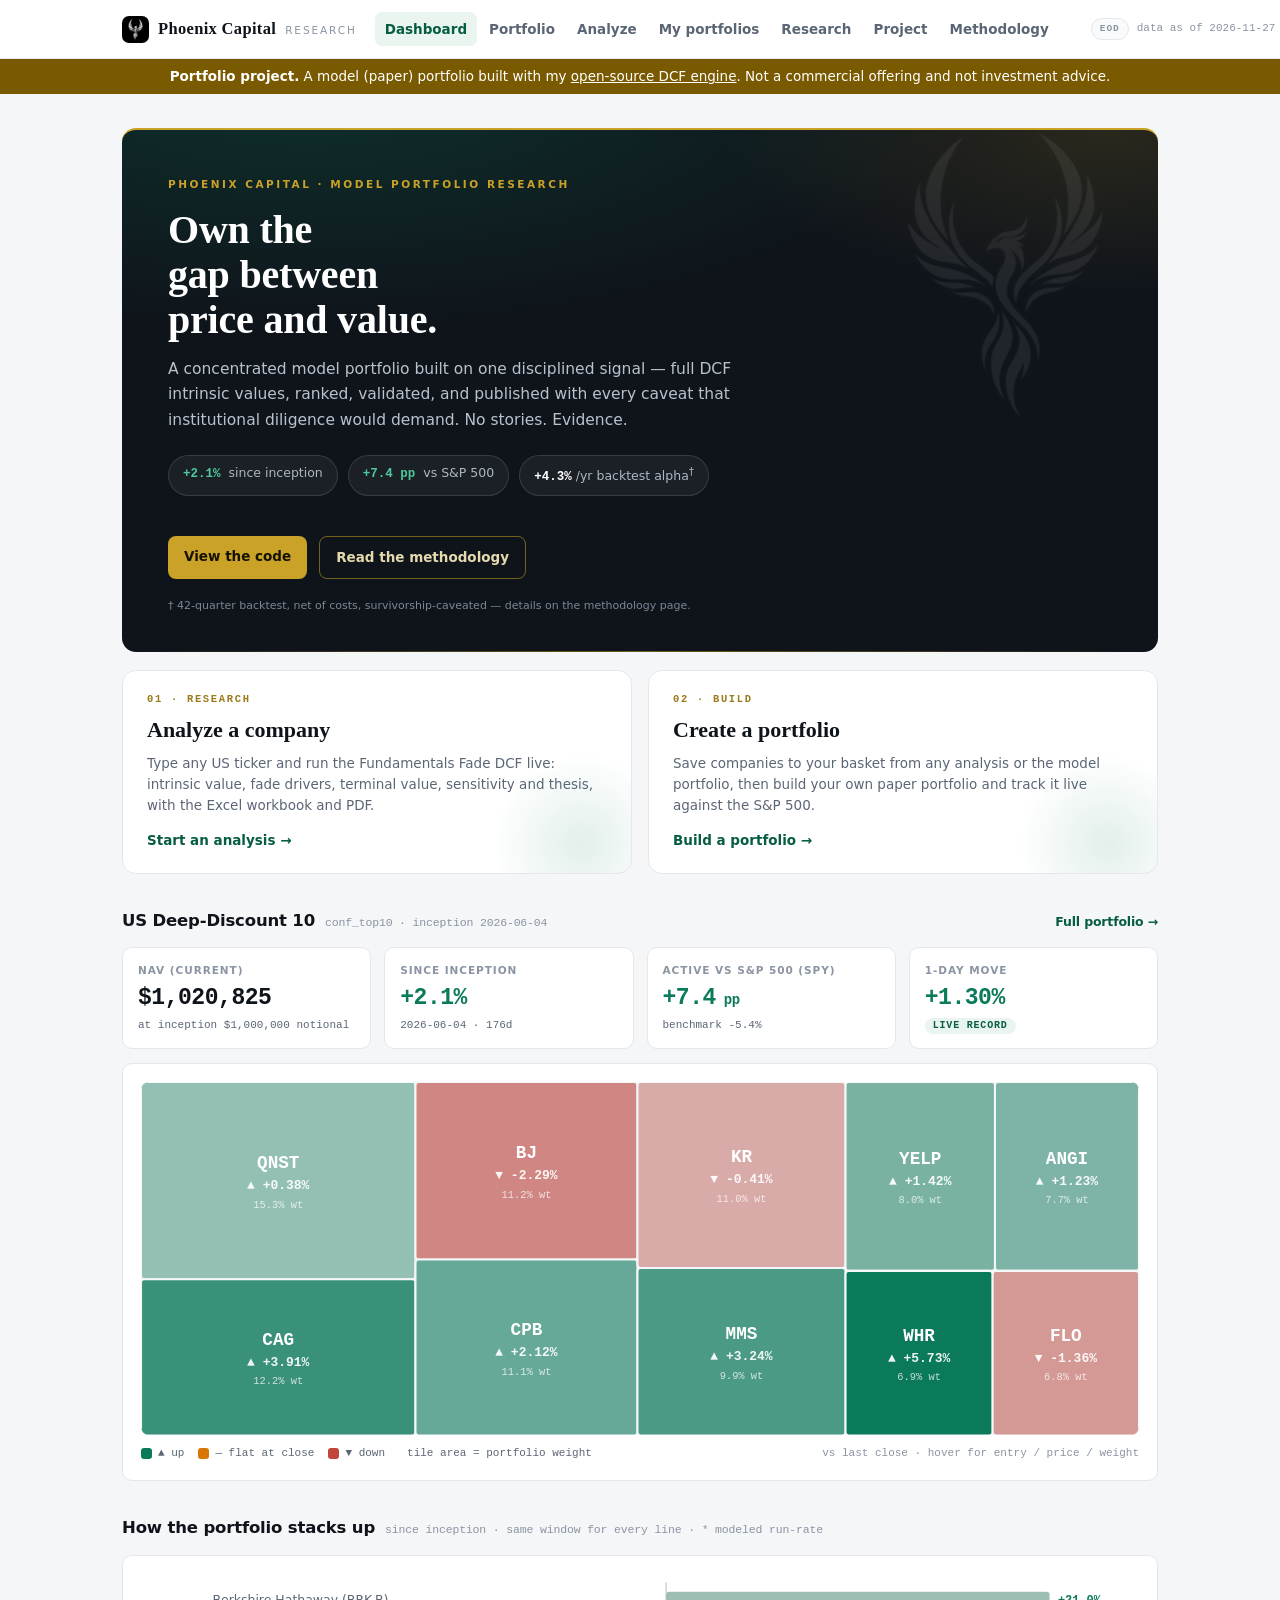
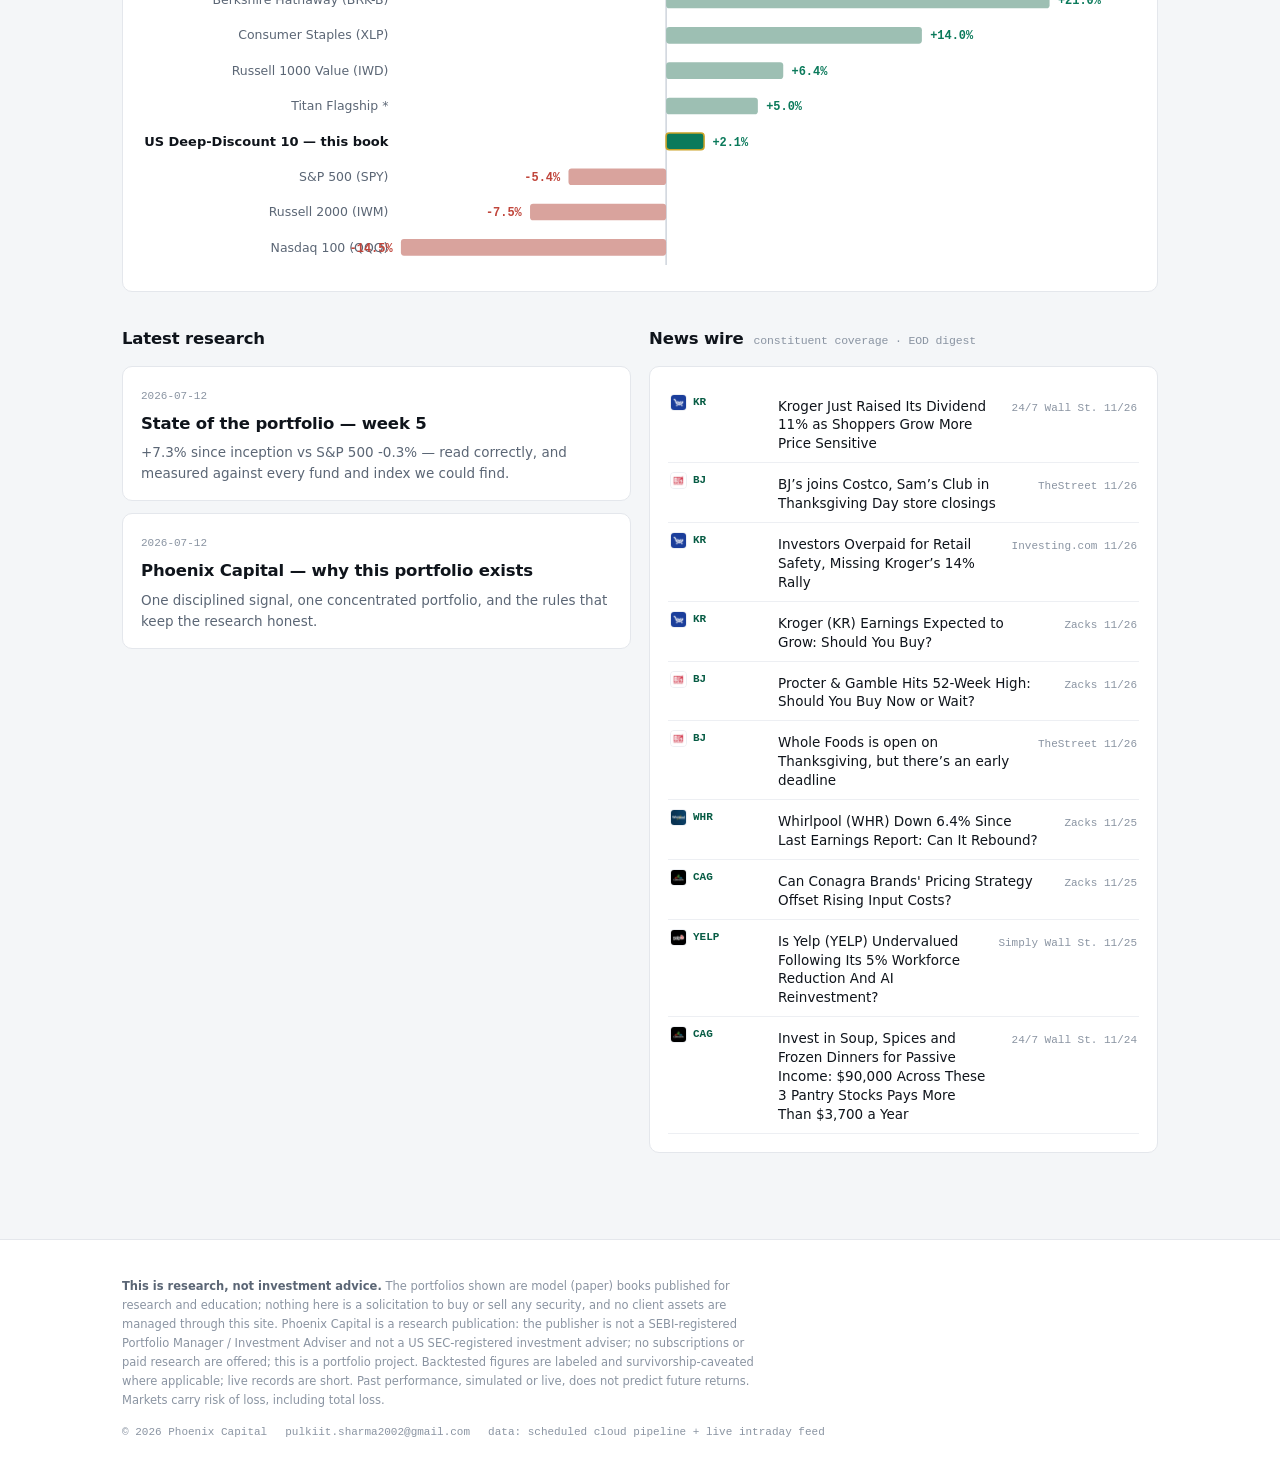
==== commit 69aa7d3d: "data refresh 2026-11-27 02:05 UTC" ====
--- a/index.html
+++ b/index.html
@@ -22,8 +22,8 @@
   intrinsic values, ranked, validated, and published with every caveat that institutional
   diligence would demand. No stories. Evidence.</p>
   <div class="h-chips">
-    <span class="h-chip"><b class="pos">+1.0%</b> since inception</span>
-    <span class="h-chip"><b class="pos">+6.3 pp</b> vs S&amp;P 500</span>
+    <span class="h-chip"><b class="pos">+2.1%</b> since inception</span>
+    <span class="h-chip"><b class="pos">+7.4 pp</b> vs S&amp;P 500</span>
     <span class="h-chip"><b>+4.3%</b>/yr backtest alpha<sup>†</sup></span>
   </div>
   <div class="h-ctas"><a class="cta gold" href="https://github.com/PS11242026/dcf-valuation-platform">View the code</a>
@@ -46,15 +46,15 @@
 <h2 class="sec">US Deep-Discount 10 <span class="sub">conf_top10 · inception 2026-06-04</span>
   <a href="us.html" style="margin-left:auto;font-size:12.5px">Full portfolio →</a></h2>
 <div class="kpis">
-  <div class="tile"><div class="lab">NAV (current)</div><div class="val tab">$1,009,868</div><div class="sub">at inception $1,000,000 notional</div></div>
+  <div class="tile"><div class="lab">NAV (current)</div><div class="val tab">$1,020,825</div><div class="sub">at inception $1,000,000 notional</div></div>
   <div class="tile"><div class="lab">Since inception</div>
-    <div class="val tab pos">+1.0%</div>
+    <div class="val tab pos">+2.1%</div>
     <div class="sub">2026-06-04 · 176d</div></div>
   <div class="tile"><div class="lab">Active vs S&amp;P 500 (SPY)</div>
-    <div class="val tab pos">+6.3<span style="font-size:14px"> pp</span></div>
+    <div class="val tab pos">+7.4<span style="font-size:14px"> pp</span></div>
     <div class="sub">benchmark -5.4%</div></div>
   <div class="tile"><div class="lab">1-day move</div>
-    <div class="val tab pos" id="day-us">+1.51%</div>
+    <div class="val tab pos" id="day-us">+1.30%</div>
     <div class="sub"><span class="badge live">live record</span></div></div>
 </div>
 <div style="height:14px"></div>
@@ -81,6 +81,6 @@
     <span>pulkiit.sharma2002@gmail.com</span>
     <span>data: scheduled cloud pipeline + live intraday feed</span></div>
 </div></footer>
-<script>window.SITE_DATA = {"as_of": "2026-11-27", "config": {"finnhub_key": "dc2afj9r01qjj5fhtak0dc2afj9r01qjj5fhtakg", "refresh_seconds": 60, "quote_seconds": 60, "news_seconds": 300, "data_prefix": "data/", "asset_prefix": "assets/"}, "books": {"us": {"status": {"as_of": "2026-11-27", "book": "conf_top10", "book_id": "discount_x_conf_top10", "currency": "USD", "inception": "2026-06-04", "days": 176, "capital": 1000000.0, "capital_basis": "notional", "cash": 0.0, "value_at_inception": 1000000.0, "value": 1009868.4276074069, "return_since_inception": 0.009868427607406706, "benchmarks": {"SPY": {"entry": 757.2550048828125, "last": 716.7000122070312, "return": -0.05355526528617305, "active": 0.06342369289357976}, "QQQ": {"entry": 741.8599853515625, "last": 633.9299926757812, "return": -0.14548566415080866, "active": 0.15535409175821535}}, "comparables": [{"name": "Titan Flagship (modeled)", "kind": "run_rate", "note": "reported ~10.72%/yr net run-rate compounded over the window; no daily NAV published", "symbol": null, "return": 0.05032922779277804, "active": -0.040460800185371334}, {"name": "Russell 2000 (IWM)", "kind": "index", "note": "small/mid-cap universe proxy", "symbol": "IWM", "return": -0.07464371449433549, "active": 0.0845121421017422}, {"name": "Russell 1000 Value (IWD)", "kind": "index", "note": "value-factor benchmark", "symbol": "IWD", "return": 0.06425536118910213, "active": -0.054386933581695426}, {"name": "Consumer Staples (XLP)", "kind": "index", "note": "sector-fair for the staples-heavy book", "symbol": "XLP", "return": 0.14031798971352805, "active": -0.13044956210612135}, {"name": "Berkshire Hathaway (BRK-B)", "kind": "index", "note": "flagship value manager, tradeable comparison", "symbol": "BRK-B", "return": 0.2103712709487553, "active": -0.2005028433413486}], "holdings": [{"ticker": "MMS", "sector": "industrials_assetlight_services", "entry_price": 60.64500045776367, "price": 61.16999816894531, "entry_value": 100000.0, "weight": 0.11097781239356456, "market_value": 100865.69001107894, "return": 0.008656900110789456, "contribution": 0.0009618777900877173, "inception_discount": 4.755931966313579, "current_discount": 4.838646570065083, "current_intrinsic": 357.15, "conviction": 0.505, "day_change": 0.03240503238726267, "company": "Maximus, Inc."}, {"ticker": "WHR", "sector": "consumer_discretionary", "entry_price": 38.7400016784668, "price": 27.139999389648438, "entry_value": 100000.0, "weight": 0.07708021089428806, "market_value": 70056.78423791578, "return": -0.2994321576208422, "contribution": -0.03327023973564913, "inception_discount": 4.218364331422412, "current_discount": 6.968681092988097, "current_intrinsic": 216.27, "conviction": 0.505, "day_change": 0.05726526330290227, "company": "Whirlpool Corporation"}, {"ticker": "KR", "sector": "consumer_staples", "entry_price": 62.380001068115234, "price": null, "entry_value": 100000.0, "weight": null, "market_value": null, "return": null, "contribution": null, "inception_discount": 4.124266794909185, "current_discount": 4.017, "current_intrinsic": 315.97, "conviction": 0.84, "day_change": null, "company": "The Kroger Co."}, {"ticker": "CPB", "sector": "consumer_staples", "entry_price": 21.334999084472656, "price": 24.110000610351562, "entry_value": 100000.0, "weight": 0.12433611367893108, "market_value": 113006.80405418211, "return": 0.13006804054182108, "contribution": 0.014452004504646787, "inception_discount": 3.2943927812345697, "current_discount": 2.8875984084279653, "current_intrinsic": 93.73, "conviction": 0.84, "day_change": 0.021177466627458674, "company": "The Campbell's Company"}, {"ticker": "CAG", "sector": "consumer_staples", "entry_price": 12.626999855041504, "price": 15.670000076293945, "entry_value": 100000.0, "weight": 0.1365405094650479, "market_value": 124099.15463836394, "return": 0.2409915463836394, "contribution": 0.026776838487071044, "inception_discount": 2.91445864061098, "current_discount": 2.2131461234752017, "current_intrinsic": 50.35, "conviction": 0.84, "day_change": 0.03912467875151626, "company": "Conagra Brands, Inc."}, {"ticker": "ANGI", "sector": "internet_platforms_marketplaces", "entry_price": 6.275000095367432, "price": 4.940000057220459, "entry_value": 100000.0, "weight": 0.08661755351803176, "market_value": 78725.09931700962, "return": -0.21274900682990383, "contribution": -0.023638778536655983, "inception_discount": 2.8878761047646657, "current_discount": 3.921052574577958, "current_intrinsic": 24.31, "conviction": 0.993, "day_change": 0.01229506995337748, "company": "Angi Inc."}, {"ticker": "BJ", "sector": "consumer_staples", "entry_price": 89.13999938964844, "price": 101.69999694824219, "entry_value": 100000.0, "weight": 0.12552811549751458, "market_value": 114090.19255619639, "return": 0.1409019255619639, "contribution": 0.015655769506884878, "inception_discount": 2.72527462338944, "current_discount": 2.234513371395786, "current_intrinsic": 328.95, "conviction": 0.84, "day_change": -0.02286707187684134, "company": "BJ's Wholesale Club Holdings, Inc."}, {"ticker": "FLO", "sector": "consumer_staples", "entry_price": 7.289999961853027, "price": 5.079999923706055, "entry_value": 100000.0, "weight": 0.07667060241293444, "market_value": 69684.49863221648, "return": -0.30315501367783526, "contribution": -0.03368389040864836, "inception_discount": 2.6244166951128425, "current_discount": 4.381889844607404, "current_intrinsic": 27.34, "conviction": 0.84, "day_change": -0.013592266090314054, "company": "Flowers Foods, Inc."}, {"ticker": "YELP", "sector": "internet_platforms_marketplaces", "entry_price": 23.520000457763672, "price": 19.219999313354492, "entry_value": 100000.0, "weight": 0.0899101532338285, "market_value": 81717.68256496865, "return": -0.18282317435031348, "contribution": -0.02031368603892372, "inception_discount": 2.5953911646826757, "current_discount": 3.391779553360858, "current_intrinsic": 84.41, "conviction": 0.993, "day_change": 0.014247944039299298, "company": "Yelp Inc."}, {"ticker": "QNST", "sector": "internet_platforms_marketplaces", "entry_price": 11.829999923706055, "price": 18.530000686645508, "entry_value": 100000.0, "weight": 0.17233892890585908, "market_value": 156635.67883473414, "return": 0.5663567883473413, "contribution": 0.06292853203859347, "inception_discount": 2.485763260371288, "current_discount": 0.9886669527517955, "current_intrinsic": 36.85, "conviction": 0.993, "day_change": 0.003792069644885876, "company": "QuinStreet, Inc."}], "sector_weights": {"consumer_staples": 0.463075341054428, "internet_platforms_marketplaces": 0.34886663565771936, "industrials_assetlight_services": 0.11097781239356456, "consumer_discretionary": 0.07708021089428806}, "metrics": {"excess": {"SPY": 0.06342369289357976, "QQQ": 0.15535409175821535}, "primary_benchmark": "SPY", "alpha_basis": "simple_excess_return", "max_drawdown": -0.1503846261168077, "sharpe": 0.21145316834335368, "volatility": 0.2961239049037938, "beta": -0.0037088495165392486, "turnover": null, "hhi": 0.3544041347229798, "day_change": 0.015072422908121195, "bench_day_change": {"SPY": -0.0028938159173377276, "QQQ": -0.006534999325657598}}, "honesty": null}, "track": {"inception": "2026-06-04", "rows": [{"date": "2026-06-04", "days": 0, "bench": {"SPY": -4.626470536550631e-05, "QQQ": -9.436730057033049e-05}, "books": {"discount_x_conf_top10": 0.0002282687906213665}}, {"date": "2026-06-05", "days": 1, "bench": {"SPY": -0.026021639953232367, "QQQ": -0.049605031299173596}, "books": {"discount_x_conf_top10": 0.005163007351116767}}, {"date": "2026-06-08", "days": 4, "bench": {"SPY": -0.028736588272977204, "QQQ": -0.03682710643529041}, "books": {"discount_x_conf_top10": -0.005855134973683807}}, {"date": "2026-06-09", "days": 5, "bench": {"SPY": -0.031587751491794935, "QQQ": -0.047910615819448}, "books": {"discount_x_conf_top10": 0.0058004153967183055}}, {"date": "2026-06-10", "days": 6, "bench": {"SPY": -0.04685526546349417, "QQQ": -0.06693011077092081}, "books": {"discount_x_conf_top10": 0.017482073372978746}}, {"date": "2026-06-11", "days": 7, "bench": {"SPY": -0.030654800333944077, "QQQ": -0.03541480557950161}, "books": {"discount_x_conf_top10": 0.01318112295033741}}, {"date": "2026-06-12", "days": 8, "bench": {"SPY": -0.025412380531876444, "QQQ": -0.029738534290707608}, "books": {"discount_x_conf_top10": 0.023322780186827197}}, {"date": "2026-06-14", "days": 10, "bench": {"SPY": -0.02047527554500872, "QQQ": -0.027660150030021424}, "books": {"discount_x_conf_top10": 0.033470806236069225}}, {"date": "2026-06-15", "days": 11, "bench": {"SPY": -0.0032023397367232365, "QQQ": 0.0028846611094994756}, "books": {"discount_x_conf_top10": 0.018787949572799112}}, {"date": "2026-06-16", "days": 12, "bench": {"SPY": -0.014139025923226689, "QQQ": -0.0182785429820429}, "books": {"discount_x_conf_top10": 0.005598940528212315}}, {"date": "2026-06-17", "days": 13, "bench": {"SPY": -0.026450354182917746, "QQQ": -0.028164813518860354}, "books": {"discount_x_conf_top10": -0.026725838006293655}}, {"date": "2026-06-18", "days": 14, "bench": {"SPY": -0.016328378173827263, "QQQ": -0.0038053799069556193}, "books": {"discount_x_conf_top10": -0.03290229628912942}}, {"date": "2026-06-22", "days": 18, "bench": {"SPY": -0.01942392220565614, "QQQ": -0.006305989962346881}, "books": {"discount_x_conf_top10": -0.06256240085900383}}, {"date": "2026-06-23", "days": 19, "bench": {"SPY": -0.03366385999494148, "QQQ": -0.03902733722792473}, "books": {"discount_x_conf_top10": -0.04189583956974372}}, {"date": "2026-06-24", "days": 20, "bench": {"SPY": -0.03411175715124193, "QQQ": -0.04310742717551186}, "books": {"discount_x_conf_top10": -0.013835843834768258}}, {"date": "2026-06-25", "days": 21, "bench": {"SPY": -0.03271543353494755, "QQQ": -0.0353512907093706}, "books": {"discount_x_conf_top10": -0.022970345959697012}}, {"date": "2026-06-26", "days": 22, "bench": {"SPY": -0.03971018950313476, "QQQ": -0.048628284488039686}, "books": {"discount_x_conf_top10": 0.01688813261402723}}, {"date": "2026-06-29", "days": 25, "bench": {"SPY": -0.0238895946808807, "QQQ": -0.024982734979926202}, "books": {"discount_x_conf_top10": 0.018493813944227732}}, {"date": "2026-06-30", "days": 26, "bench": {"SPY": -0.016288803312617395, "QQQ": -0.008393095176703835}, "books": {"discount_x_conf_top10": 0.009803750364988161}}, {"date": "2026-07-01", "days": 27, "bench": {"SPY": -0.01761927629427129, "QQQ": -0.02351506429564232}, "books": {"discount_x_conf_top10": 0.04327594163850135}}, {"date": "2026-07-02", "days": 28, "bench": {"SPY": -0.01891017441471521, "QQQ": -0.040441283546670315}, "books": {"discount_x_conf_top10": 0.05943898556607617}}, {"date": "2026-07-06", "days": 32, "bench": {"SPY": -0.01034781869974255, "QQQ": -0.026679371834643528}, "books": {"discount_x_conf_top10": 0.05729456491809646}}, {"date": "2026-07-07", "days": 33, "bench": {"SPY": -0.015050537339566628, "QQQ": -0.044709861275954554}, "books": {"discount_x_conf_top10": 0.06258853826077397}}, {"date": "2026-07-08", "days": 34, "bench": {"SPY": -0.018093449224002245, "QQQ": -0.04200323925837668}, "books": {"discount_x_conf_top10": 0.04677894624993929}}, {"date": "2026-07-09", "days": 35, "bench": {"SPY": -0.009781358160876441, "QQQ": -0.026059937304570457}, "books": {"discount_x_conf_top10": 0.04473642047608474}}, {"date": "2026-07-10", "days": 36, "bench": {"SPY": -0.005513398790637392, "QQQ": -0.023057131954775434}, "books": {"discount_x_conf_top10": 0.06446299114621844}}, {"date": "2026-07-11", "days": 37, "bench": {"SPY": -0.003043879090819601, "QQQ": -0.022039166296574653}, "books": {"discount_x_conf_top10": 0.07279951834841084}}, {"date": "2026-07-12", "days": 38, "bench": {"SPY": -0.003043879090819601, "QQQ": -0.022039166296574653}, "books": {"discount_x_conf_top10": 0.07279951834841084}}, {"date": "2026-07-13", "days": 39, "bench": {"SPY": -0.013127328045616005, "QQQ": -0.041599360375639494}, "books": {"discount_x_conf_top10": 0.07455503494480857}}, {"date": "2026-07-14", "days": 40, "bench": {"SPY": -0.009623300517632716, "QQQ": -0.030894142925241508}, "books": {"discount_x_conf_top10": 0.0663101077673181}}, {"date": "2026-07-15", "days": 41, "bench": {"SPY": -0.00569781280784365, "QQQ": -0.03351997271164231}, "books": {"discount_x_conf_top10": 0.06904103506672044}}, {"date": "2026-07-16", "days": 42, "bench": {"SPY": -0.011085555369099609, "QQQ": -0.04940938575361464}, "books": {"discount_x_conf_top10": 0.09395817797958103}}, {"date": "2026-07-17", "days": 43, "bench": {"SPY": -0.020873039170407726, "QQQ": -0.06369636469514428}, "books": {"discount_x_conf_top10": 0.06935459625866473}}, {"date": "2026-07-20", "days": 46, "bench": {"SPY": -0.02245369620337645, "QQQ": -0.06271336512477466}, "books": {"discount_x_conf_top10": 0.07324871612398856}}, {"date": "2026-07-21", "days": 47, "bench": {"SPY": -0.01429966278349426, "QQQ": -0.045329295806027514}, "books": {"discount_x_conf_top10": 0.05664211487127663}}, {"date": "2026-07-22", "days": 48, "bench": {"SPY": -0.015445802348473814, "QQQ": -0.05020389754228716}, "books": {"discount_x_conf_top10": 0.04069955184699496}}, {"date": "2026-07-23", "days": 49, "bench": {"SPY": -0.027604311999500974, "QQQ": -0.06823422243730248}, "books": {"discount_x_conf_top10": 0.008077291710262113}}, {"date": "2026-07-24", "days": 50, "bench": {"SPY": -0.026616391278828977, "QQQ": -0.07864317428233547}, "books": {"discount_x_conf_top10": 0.030143049396618514}}, {"date": "2026-07-27", "days": 53, "bench": {"SPY": -0.02640554028712816, "QQQ": -0.08148439516977635}, "books": {"discount_x_conf_top10": 0.056869765396404814}}, {"date": "2026-07-28", "days": 54, "bench": {"SPY": -0.024074008698086957, "QQQ": -0.0904121012611322}, "books": {"discount_x_conf_top10": 0.081705429855573}}, {"date": "2026-07-29", "days": 55, "bench": {"SPY": -0.03909101621634348, "QQQ": -0.10894083688575074}, "books": {"discount_x_conf_top10": 0.08798524830067389}}, {"date": "2026-07-30", "days": 56, "bench": {"SPY": -0.022980662481564607, "QQQ": -0.07955887441777354}, "books": {"discount_x_conf_top10": 0.04793334620256721}}, {"date": "2026-07-31", "days": 57, "bench": {"SPY": -0.015946251051635496, "QQQ": -0.07358008476437872}, "books": {"discount_x_conf_top10": 0.039577769957998166}}, {"date": "2026-08-03", "days": 60, "bench": {"SPY": -0.0019303827412981978, "QQQ": -0.05731361388586442}, "books": {"discount_x_conf_top10": 0.06149824278777666}}, {"date": "2026-08-04", "days": 61, "bench": {"SPY": 0.016063766627285148, "QQQ": -0.025292493381536607}, "books": {"discount_x_conf_top10": 0.0839575523194814}}, {"date": "2026-08-05", "days": 62, "bench": {"SPY": 0.014035131837484283, "QQQ": -0.034112421649224456}, "books": {"discount_x_conf_top10": 0.05767071992759772}}, {"date": "2026-08-06", "days": 63, "bench": {"SPY": 0.01241489994330558, "QQQ": -0.03768077261725855}, "books": {"discount_x_conf_top10": 0.03801621196469991}}, {"date": "2026-08-07", "days": 64, "bench": {"SPY": 0.018606149208027167, "QQQ": -0.026396599025523937}, "books": {"discount_x_conf_top10": 0.0947087802327998}}, {"date": "2026-08-10", "days": 67, "bench": {"SPY": 0.018303171808255136, "QQQ": -0.02930520162104433}, "books": {"discount_x_conf_top10": 0.07538600428424641}}, {"date": "2026-08-11", "days": 68, "bench": {"SPY": 0.015049489532650728, "QQQ": -0.03256387646061576}, "books": {"discount_x_conf_top10": 0.06221615193285045}}, {"date": "2026-08-12", "days": 69, "bench": {"SPY": 0.01759179151286072, "QQQ": -0.025494391686331275}, "books": {"discount_x_conf_top10": 0.05547236768309255}}, {"date": "2026-08-13", "days": 70, "bench": {"SPY": 0.02469205357743043, "QQQ": -0.014223710890842178}, "books": {"discount_x_conf_top10": 0.0829717952149107}}, {"date": "2026-08-14", "days": 71, "bench": {"SPY": 0.02266341878762934, "QQQ": -0.015570275501508357}, "books": {"discount_x_conf_top10": 0.07673291968092137}}, {"date": "2026-08-17", "days": 74, "bench": {"SPY": 0.017828918277992267, "QQQ": -0.01718620239819646}, "books": {"discount_x_conf_top10": 0.05140510601525626}}, {"date": "2026-08-18", "days": 75, "bench": {"SPY": 0.010952725692370713, "QQQ": -0.033829648840104976}, "books": {"discount_x_conf_top10": 0.06273503267248534}}, {"date": "2026-08-19", "days": 76, "bench": {"SPY": 0.013073486890242902, "QQQ": -0.03575525186525563}, "books": {"discount_x_conf_top10": 0.0857332812458442}}, {"date": "2026-08-20", "days": 77, "bench": {"SPY": 0.004563843923195421, "QQQ": -0.042690055496529156}, "books": {"discount_x_conf_top10": 0.06941789611954949}}, {"date": "2026-08-21", "days": 78, "bench": {"SPY": 0.008673745650190856, "QQQ": -0.03931011003704432}, "books": {"discount_x_conf_top10": 0.08545069536869565}}, {"date": "2026-08-24", "days": 81, "bench": {"SPY": 0.005709822287111033, "QQQ": -0.04889764677406161}, "books": {"discount_x_conf_top10": 0.09719691619456902}}, {"date": "2026-08-25", "days": 82, "bench": {"SPY": 0.0089240103020376, "QQQ": -0.04297282830564875}, "books": {"discount_x_conf_top10": 0.08095142342669687}}, {"date": "2026-08-26", "days": 83, "bench": {"SPY": 0.009147999180453725, "QQQ": -0.04209752428579916}, "books": {"discount_x_conf_top10": 0.06879971274529151}}, {"date": "2026-08-27", "days": 84, "bench": {"SPY": 0.015760789227513117, "QQQ": -0.028982032696336257}, "books": {"discount_x_conf_top10": 0.04939859015776325}}, {"date": "2026-08-28", "days": 85, "bench": {"SPY": 0.013455533411902643, "QQQ": -0.03528390900129119}, "books": {"discount_x_conf_top10": 0.06852122514395305}}, {"date": "2026-08-31", "days": 88, "bench": {"SPY": 0.010425759414182334, "QQQ": -0.034839551729817564}, "books": {"discount_x_conf_top10": 0.055071111200231546}}, {"date": "2026-09-01", "days": 89, "bench": {"SPY": 0.0034837161939202943, "QQQ": -0.04712021768816732}, "books": {"discount_x_conf_top10": 0.042785996684674456}}, {"date": "2026-09-02", "days": 90, "bench": {"SPY": 0.007936089581365602, "QQQ": -0.04496573076573096}, "books": {"discount_x_conf_top10": 0.05504382847957828}}, {"date": "2026-09-03", "days": 91, "bench": {"SPY": 0.018487585825461395, "QQQ": -0.03361425773906479}, "books": {"discount_x_conf_top10": 0.034611562205832745}}, {"date": "2026-09-04", "days": 92, "bench": {"SPY": 0.01456209811567244, "QQQ": -0.03187714249561113}, "books": {"discount_x_conf_top10": 0.026881572435468914}}, {"date": "2026-09-08", "days": 96, "bench": {"SPY": 0.008989941537210111, "QQQ": -0.032685064807381314}, "books": {"discount_x_conf_top10": 0.0034245284171279923}}, {"date": "2026-09-09", "days": 97, "bench": {"SPY": 0.004300441384633258, "QQQ": -0.03544549346364523}, "books": {"discount_x_conf_top10": -0.008062229674893262}}, {"date": "2026-09-10", "days": 98, "bench": {"SPY": -0.001719612350129407, "QQQ": -0.045706271369421736}, "books": {"discount_x_conf_top10": -0.013572951561958669}}, {"date": "2026-09-11", "days": 99, "bench": {"SPY": 0.006790030616918186, "QQQ": -0.037371096488795996}, "books": {"discount_x_conf_top10": -0.0037568125469687576}}, {"date": "2026-09-14", "days": 102, "bench": {"SPY": 0.0022980823682627882, "QQQ": -0.045046522996908034}, "books": {"discount_x_conf_top10": 0.013668159617914944}}, {"date": "2026-09-15", "days": 103, "bench": {"SPY": -0.002299210775710825, "QQQ": -0.05129459266317682}, "books": {"discount_x_conf_top10": 0.011860867656753338}}, {"date": "2026-09-16", "days": 104, "bench": {"SPY": -0.006698952015762871, "QQQ": -0.05105221596964582}, "books": {"discount_x_conf_top10": 0.01028010330866801}}, {"date": "2026-09-17", "days": 105, "bench": {"SPY": 0.004563843923195421, "QQQ": -0.03462416062877749}, "books": {"discount_x_conf_top10": 0.0004347156686413722}}, {"date": "2026-09-18", "days": 106, "bench": {"SPY": 0.005856676456407195, "QQQ": -0.028524182628617223}, "books": {"discount_x_conf_top10": -0.01484630313485764}}, {"date": "2026-09-21", "days": 109, "bench": {"SPY": 0.02145247639492509, "QQQ": -0.0005257254146854295}, "books": {"discount_x_conf_top10": -0.019122690581964585}}, {"date": "2026-09-22", "days": 110, "bench": {"SPY": 0.021294015749021566, "QQQ": 0.007548643587293569}, "books": {"discount_x_conf_top10": -0.039470715665226884}}, {"date": "2026-09-23", "days": 111, "bench": {"SPY": 0.013938491799621255, "QQQ": -0.0008761267513279769}, "books": {"discount_x_conf_top10": -0.06780463182386559}}, {"date": "2026-09-24", "days": 112, "bench": {"SPY": 0.013106533108361074, "QQQ": -0.0010244652368800455}, "books": {"discount_x_conf_top10": -0.06310823900599023}}, {"date": "2026-09-25", "days": 113, "bench": {"SPY": 0.018613242054842827, "QQQ": 0.003558642736589235}, "books": {"discount_x_conf_top10": -0.06764166171158782}}, {"date": "2026-09-28", "days": 116, "bench": {"SPY": 0.011033245623834453, "QQQ": -0.0071845849081099145}, "books": {"discount_x_conf_top10": -0.06509277796940593}}, {"date": "2026-09-29", "days": 117, "bench": {"SPY": 0.009171292734200476, "QQQ": -0.00529748571614741}, "books": {"discount_x_conf_top10": -0.05662927537678077}}, {"date": "2026-09-30", "days": 118, "bench": {"SPY": 0.0070980052496738555, "QQQ": -0.0028171971282722197}, "books": {"discount_x_conf_top10": -0.06642654138327063}}, {"date": "2026-10-01", "days": 119, "bench": {"SPY": 0.008893946303603073, "QQQ": 0.00022921298987688132}, "books": {"discount_x_conf_top10": -0.06535534001276698}}, {"date": "2026-10-02", "days": 120, "bench": {"SPY": 0.016355137550449816, "QQQ": 0.010406319104302009}, "books": {"discount_x_conf_top10": -0.06119474663432813}}, {"date": "2026-10-05", "days": 123, "bench": {"SPY": 0.023208842587644662, "QQQ": 0.01932982926511806}, "books": {"discount_x_conf_top10": -0.06180046238206703}}, {"date": "2026-10-06", "days": 124, "bench": {"SPY": 0.028834437318820072, "QQQ": 0.023993729469764302}, "books": {"discount_x_conf_top10": -0.05991675016126576}}, {"date": "2026-10-07", "days": 125, "bench": {"SPY": 0.02636491761900217, "QQQ": 0.021392170261975707}, "books": {"discount_x_conf_top10": -0.05326423538176591}}, {"date": "2026-10-08", "days": 126, "bench": {"SPY": 0.022020307142835316, "QQQ": 0.007710392595943194}, "books": {"discount_x_conf_top10": -0.02319712589729476}}, {"date": "2026-10-09", "days": 127, "bench": {"SPY": 0.02814772078621619, "QQQ": 0.012684380294791353}, "books": {"discount_x_conf_top10": -0.026914585188047412}}, {"date": "2026-10-12", "days": 130, "bench": {"SPY": 0.02752701608931707, "QQQ": 0.005634476529692289}, "books": {"discount_x_conf_top10": -0.027965343203608262}}, {"date": "2026-10-13", "days": 131, "bench": {"SPY": 0.027408210905155217, "QQQ": 0.002305046782980158}, "books": {"discount_x_conf_top10": -0.027666453302846183}}, {"date": "2026-10-14", "days": 132, "bench": {"SPY": 0.016302263601460698, "QQQ": -0.017402169411271484}, "books": {"discount_x_conf_top10": -0.025313031488095262}}, {"date": "2026-10-15", "days": 133, "bench": {"SPY": 0.019194291290000276, "QQQ": -0.018682750957371486}, "books": {"discount_x_conf_top10": 0.002415153276776072}}, {"date": "2026-10-16", "days": 134, "bench": {"SPY": 0.007916745453686591, "QQQ": -0.043215698638066735}, "books": {"discount_x_conf_top10": 0.001284094096988242}}, {"date": "2026-10-19", "days": 137, "bench": {"SPY": 0.012182125606901906, "QQQ": -0.03167713647321668}, "books": {"discount_x_conf_top10": -0.011547357460492614}}, {"date": "2026-10-20", "days": 138, "bench": {"SPY": 0.015575972207646949, "QQQ": -0.0326611233213604}, "books": {"discount_x_conf_top10": 0.005586765686007367}}, {"date": "2026-10-21", "days": 139, "bench": {"SPY": 0.020911082621509758, "QQQ": -0.022457031614444345}, "books": {"discount_x_conf_top10": -0.00877818100326525}}, {"date": "2026-10-22", "days": 140, "bench": {"SPY": 0.008854371442393205, "QQQ": -0.0504003658193245}, "books": {"discount_x_conf_top10": 0.049785608465829176}}, {"date": "2026-10-23", "days": 141, "bench": {"SPY": 0.003585272864234934, "QQQ": -0.05049465084674698}, "books": {"discount_x_conf_top10": 0.02912725027423655}}, {"date": "2026-10-26", "days": 144, "bench": {"SPY": 0.010716324332027183, "QQQ": -0.03998055391877697}, "books": {"discount_x_conf_top10": 0.015034809546221361}}, {"date": "2026-10-27", "days": 145, "bench": {"SPY": 0.01638149392441246, "QQQ": -0.02778150292308268}, "books": {"discount_x_conf_top10": 0.0027257619577992997}}, {"date": "2026-10-28", "days": 146, "bench": {"SPY": 0.019881007822603936, "QQQ": -0.02190440288041584}, "books": {"discount_x_conf_top10": -0.007187738315280512}}, {"date": "2026-10-29", "days": 147, "bench": {"SPY": 0.015985342309653428, "QQQ": -0.03574792955509809}, "books": {"discount_x_conf_top10": 0.01716002619069713}}, {"date": "2026-10-30", "days": 148, "bench": {"SPY": -0.0020271033796931404, "QQQ": -0.06924486578534572}, "books": {"discount_x_conf_top10": 0.03282601741937663}}, {"date": "2026-11-02", "days": 151, "bench": {"SPY": -0.006807520932361144, "QQQ": -0.0819156710107437}, "books": {"discount_x_conf_top10": 0.06129656259164279}}, {"date": "2026-11-03", "days": 152, "bench": {"SPY": -0.003836262920869804, "QQQ": -0.07626770168480601}, "books": {"discount_x_conf_top10": 0.05119455672944534}}, {"date": "2026-11-04", "days": 153, "bench": {"SPY": 0.012617932683402833, "QQQ": -0.06727680981591055}, "books": {"discount_x_conf_top10": 0.1225625871525384}}, {"date": "2026-11-05", "days": 154, "bench": {"SPY": -0.032030167811919585, "QQQ": -0.1278003928378263}, "books": {"discount_x_conf_top10": 0.13618733233742464}}, {"date": "2026-11-06", "days": 155, "bench": {"SPY": -0.029006116451971042, "QQQ": -0.115601341842132}, "books": {"discount_x_conf_top10": 0.10575702117072816}}, {"date": "2026-11-09", "days": 158, "bench": {"SPY": -0.006028355589558276, "QQQ": -0.08426119618246009}, "books": {"discount_x_conf_top10": 0.08844336349688464}}, {"date": "2026-11-10", "days": 159, "bench": {"SPY": -0.009686330133653387, "QQQ": -0.09044830144618099}, "books": {"discount_x_conf_top10": 0.08308693036770562}}, {"date": "2026-11-11", "days": 160, "bench": {"SPY": 0.003374018869874096, "QQQ": -0.06939312199774994}, "books": {"discount_x_conf_top10": 0.0861143113188561}}, {"date": "2026-11-12", "days": 161, "bench": {"SPY": -0.00017828837677458242, "QQQ": -0.07237215040781975}, "books": {"discount_x_conf_top10": 0.06648631005585096}}, {"date": "2026-11-13", "days": 162, "bench": {"SPY": -0.003809825946375134, "QQQ": -0.08353324337038859}, "books": {"discount_x_conf_top10": 0.06839738186972336}}, {"date": "2026-11-16", "days": 165, "bench": {"SPY": -0.022852265834095387, "QQQ": -0.10798531654675902}, "books": {"discount_x_conf_top10": 0.07094866776817811}}, {"date": "2026-11-17", "days": 166, "bench": {"SPY": -0.03276967769298067, "QQQ": -0.11445552371219081}, "books": {"discount_x_conf_top10": 0.03961726745020604}}, {"date": "2026-11-18", "days": 167, "bench": {"SPY": -0.035727717217224675, "QQQ": -0.11100474107241731}, "books": {"discount_x_conf_top10": 0.0412713996069663}}, {"date": "2026-11-19", "days": 168, "bench": {"SPY": -0.05465135192078319, "QQQ": -0.13050981214243063}, "books": {"discount_x_conf_top10": 0.01081951173039294}}, {"date": "2026-11-20", "days": 169, "bench": {"SPY": -0.08906511926541316, "QQQ": -0.17983174153989334}, "books": {"discount_x_conf_top10": -0.0007699438268632619}}, {"date": "2026-11-23", "days": 172, "bench": {"SPY": -0.045981878098788176, "QQQ": null}, "books": {"discount_x_conf_top10": -0.011981233590691042}}, {"date": "2026-11-24", "days": 173, "bench": {"SPY": -0.05080847975628977, "QQQ": -0.13986468041736178}, "books": {"discount_x_conf_top10": 0.008247154253262456}}, {"date": "2026-11-25", "days": 174, "bench": {"SPY": -0.05355526528617305, "QQQ": -0.14548566415080866}, "books": {"discount_x_conf_top10": 0.02082451629164068}}, {"date": "2026-11-26", "days": 175, "bench": {"SPY": -0.05355526528617305, "QQQ": null}, "books": {"discount_x_conf_top10": 0.02082451629164068}}, {"date": "2026-11-27", "days": 176, "bench": {"SPY": -0.05355526528617305, "QQQ": -0.14548566415080866}, "books": {"discount_x_conf_top10": 0.009868427607406706}}]}, "logos": {"ANGI": "logos/ANGI.png", "YELP": "logos/YELP.png", "MMS": "logos/MMS.png", "QNST": "logos/QNST.png", "KR": "logos/KR.png", "FLO": "logos/FLO.png", "WHR": "logos/WHR.png", "CAG": "logos/CAG.png", "CPB": "logos/CPB.png", "QQQ": "logos/QQQ.png", "IWM": "logos/IWM.png", "BJ": "logos/BJ.png", "XLP": "logos/XLP.png", "SPY": "logos/SPY.png", "IWD": "logos/IWD.png", "BRK-B": "logos/BRK-B.png"}, "cfg": {"label": "US Deep-Discount 10"}}}};</script><script>window.DESK = {"api_url": "", "analyzer_url": "https://state-spacedcf-valuation-platform.streamlit.app", "finnhub_key": "dc2afj9r01qjj5fhtak0dc2afj9r01qjj5fhtakg", "prefix": "", "code_url": "https://github.com/PS11242026/dcf-valuation-platform"};</script>
+<script>window.SITE_DATA = {"as_of": "2026-11-27", "config": {"finnhub_key": "dc2afj9r01qjj5fhtak0dc2afj9r01qjj5fhtakg", "refresh_seconds": 60, "quote_seconds": 60, "news_seconds": 300, "data_prefix": "data/", "asset_prefix": "assets/"}, "books": {"us": {"status": {"as_of": "2026-11-27", "book": "conf_top10", "book_id": "discount_x_conf_top10", "currency": "USD", "inception": "2026-06-04", "days": 176, "capital": 1000000.0, "capital_basis": "notional", "cash": 0.0, "value_at_inception": 1000000.0, "value": 1020824.5162916407, "return_since_inception": 0.02082451629164068, "benchmarks": {"SPY": {"entry": 757.2550048828125, "last": 716.7000122070312, "return": -0.05355526528617305, "active": 0.07437978157781373}, "QQQ": {"entry": 741.8599853515625, "last": 633.9299926757812, "return": -0.14548566415080866, "active": 0.16631018044244933}}, "comparables": [{"name": "Titan Flagship (modeled)", "kind": "run_rate", "note": "reported ~10.72%/yr net run-rate compounded over the window; no daily NAV published", "symbol": null, "return": 0.05032922779277804, "active": -0.02950471150113736}, {"name": "Russell 2000 (IWM)", "kind": "index", "note": "small/mid-cap universe proxy", "symbol": "IWM", "return": -0.07464371449433549, "active": 0.09546823078597617}, {"name": "Russell 1000 Value (IWD)", "kind": "index", "note": "value-factor benchmark", "symbol": "IWD", "return": 0.06425536118910213, "active": -0.04343084489746145}, {"name": "Consumer Staples (XLP)", "kind": "index", "note": "sector-fair for the staples-heavy book", "symbol": "XLP", "return": 0.14031788223040698, "active": -0.11949336593876629}, {"name": "Berkshire Hathaway (BRK-B)", "kind": "index", "note": "flagship value manager, tradeable comparison", "symbol": "BRK-B", "return": 0.2103712709487553, "active": -0.18954675465711462}], "holdings": [{"ticker": "MMS", "sector": "industrials_assetlight_services", "entry_price": 60.64500045776367, "price": 61.16999816894531, "entry_value": 100000.0, "weight": 0.09880805995676391, "market_value": 100865.69001107894, "return": 0.008656900110789456, "contribution": 0.0008656900110789456, "inception_discount": 4.755931966313579, "current_discount": 4.838646570065083, "current_intrinsic": 357.15, "conviction": 0.505, "day_change": 0.03240503238726267, "company": "Maximus, Inc."}, {"ticker": "WHR", "sector": "consumer_discretionary", "entry_price": 38.7400016784668, "price": 27.139999389648438, "entry_value": 100000.0, "weight": 0.06862764669133511, "market_value": 70056.78423791578, "return": -0.2994321576208422, "contribution": -0.029943215762084217, "inception_discount": 4.218364331422412, "current_discount": 6.968681092988097, "current_intrinsic": 216.27, "conviction": 0.505, "day_change": 0.05726526330290227, "company": "Whirlpool Corporation"}, {"ticker": "KR", "sector": "consumer_staples", "entry_price": 62.380001068115234, "price": 69.83000183105469, "entry_value": 100000.0, "weight": 0.1096593289624654, "market_value": 111942.93144497465, "return": 0.11942931444974647, "contribution": 0.011942931444974648, "inception_discount": 4.124266794909185, "current_discount": 3.5248459360555584, "current_intrinsic": 315.97, "conviction": 0.84, "day_change": -0.004135780150714252, "company": "The Kroger Co."}, {"ticker": "CPB", "sector": "consumer_staples", "entry_price": 21.334999084472656, "price": 24.110000610351562, "entry_value": 100000.0, "weight": 0.11070149888709867, "market_value": 113006.80405418211, "return": 0.13006804054182108, "contribution": 0.013006804054182109, "inception_discount": 3.2943927812345697, "current_discount": 2.8875984084279653, "current_intrinsic": 93.73, "conviction": 0.84, "day_change": 0.021177466627458674, "company": "The Campbell's Company"}, {"ticker": "CAG", "sector": "consumer_staples", "entry_price": 12.626999855041504, "price": 15.670000076293945, "entry_value": 100000.0, "weight": 0.12156756882091758, "market_value": 124099.15463836394, "return": 0.2409915463836394, "contribution": 0.02409915463836394, "inception_discount": 2.91445864061098, "current_discount": 2.2131461234752017, "current_intrinsic": 50.35, "conviction": 0.84, "day_change": 0.03912467875151626, "company": "Conagra Brands, Inc."}, {"ticker": "ANGI", "sector": "internet_platforms_marketplaces", "entry_price": 6.275000095367432, "price": 4.940000057220459, "entry_value": 100000.0, "weight": 0.07711913072287396, "market_value": 78725.09931700962, "return": -0.21274900682990383, "contribution": -0.021274900682990382, "inception_discount": 2.8878761047646657, "current_discount": 3.921052574577958, "current_intrinsic": 24.31, "conviction": 0.993, "day_change": 0.01229506995337748, "company": "Angi Inc."}, {"ticker": "BJ", "sector": "consumer_staples", "entry_price": 89.13999938964844, "price": 101.69999694824219, "entry_value": 100000.0, "weight": 0.11176278658613427, "market_value": 114090.19255619639, "return": 0.1409019255619639, "contribution": 0.01409019255619639, "inception_discount": 2.72527462338944, "current_discount": 2.234513371395786, "current_intrinsic": 328.95, "conviction": 0.84, "day_change": -0.02286707187684134, "company": "BJ's Wholesale Club Holdings, Inc."}, {"ticker": "FLO", "sector": "consumer_staples", "entry_price": 7.289999961853027, "price": 5.079999923706055, "entry_value": 100000.0, "weight": 0.06826295560118407, "market_value": 69684.49863221648, "return": -0.30315501367783526, "contribution": -0.030315501367783527, "inception_discount": 2.6244166951128425, "current_discount": 4.381889844607404, "current_intrinsic": 27.34, "conviction": 0.84, "day_change": -0.013592266090314054, "company": "Flowers Foods, Inc."}, {"ticker": "YELP", "sector": "internet_platforms_marketplaces", "entry_price": 23.520000457763672, "price": 19.219999313354492, "entry_value": 100000.0, "weight": 0.08005066616329444, "market_value": 81717.68256496865, "return": -0.18282317435031348, "contribution": -0.018282317435031347, "inception_discount": 2.5953911646826757, "current_discount": 3.391779553360858, "current_intrinsic": 84.41, "conviction": 0.993, "day_change": 0.014247944039299298, "company": "Yelp Inc."}, {"ticker": "QNST", "sector": "internet_platforms_marketplaces", "entry_price": 11.829999923706055, "price": 18.530000686645508, "entry_value": 100000.0, "weight": 0.15344035760793256, "market_value": 156635.67883473414, "return": 0.5663567883473413, "contribution": 0.056635678834734124, "inception_discount": 2.485763260371288, "current_discount": 0.9886669527517955, "current_intrinsic": 36.85, "conviction": 0.993, "day_change": 0.003792069644885876, "company": "QuinStreet, Inc."}], "sector_weights": {"consumer_staples": 0.5219541388578, "internet_platforms_marketplaces": 0.31061015449410095, "industrials_assetlight_services": 0.09880805995676391, "consumer_discretionary": 0.06862764669133511}, "metrics": {"excess": {"SPY": 0.07437978157781373, "QQQ": 0.16631018044244933}, "primary_benchmark": "SPY", "alpha_basis": "simple_excess_return", "max_drawdown": -0.1503846261168077, "sharpe": 0.2843343423311767, "volatility": 0.29571353462581373, "beta": -0.0034198262496429916, "turnover": null, "hhi": 0.38338757774844695, "day_change": 0.012966064250114526, "bench_day_change": {"SPY": -0.0028938159173377276, "QQQ": -0.006534999325657598}}, "honesty": null}, "track": {"inception": "2026-06-04", "rows": [{"date": "2026-06-04", "days": 0, "bench": {"SPY": -4.626470536550631e-05, "QQQ": -9.436730057033049e-05}, "books": {"discount_x_conf_top10": 0.0002282687906213665}}, {"date": "2026-06-05", "days": 1, "bench": {"SPY": -0.026021639953232367, "QQQ": -0.049605031299173596}, "books": {"discount_x_conf_top10": 0.005163007351116767}}, {"date": "2026-06-08", "days": 4, "bench": {"SPY": -0.028736588272977204, "QQQ": -0.03682710643529041}, "books": {"discount_x_conf_top10": -0.005855134973683807}}, {"date": "2026-06-09", "days": 5, "bench": {"SPY": -0.031587751491794935, "QQQ": -0.047910615819448}, "books": {"discount_x_conf_top10": 0.0058004153967183055}}, {"date": "2026-06-10", "days": 6, "bench": {"SPY": -0.04685526546349417, "QQQ": -0.06693011077092081}, "books": {"discount_x_conf_top10": 0.017482073372978746}}, {"date": "2026-06-11", "days": 7, "bench": {"SPY": -0.030654800333944077, "QQQ": -0.03541480557950161}, "books": {"discount_x_conf_top10": 0.01318112295033741}}, {"date": "2026-06-12", "days": 8, "bench": {"SPY": -0.025412380531876444, "QQQ": -0.029738534290707608}, "books": {"discount_x_conf_top10": 0.023322780186827197}}, {"date": "2026-06-14", "days": 10, "bench": {"SPY": -0.02047527554500872, "QQQ": -0.027660150030021424}, "books": {"discount_x_conf_top10": 0.033470806236069225}}, {"date": "2026-06-15", "days": 11, "bench": {"SPY": -0.0032023397367232365, "QQQ": 0.0028846611094994756}, "books": {"discount_x_conf_top10": 0.018787949572799112}}, {"date": "2026-06-16", "days": 12, "bench": {"SPY": -0.014139025923226689, "QQQ": -0.0182785429820429}, "books": {"discount_x_conf_top10": 0.005598940528212315}}, {"date": "2026-06-17", "days": 13, "bench": {"SPY": -0.026450354182917746, "QQQ": -0.028164813518860354}, "books": {"discount_x_conf_top10": -0.026725838006293655}}, {"date": "2026-06-18", "days": 14, "bench": {"SPY": -0.016328378173827263, "QQQ": -0.0038053799069556193}, "books": {"discount_x_conf_top10": -0.03290229628912942}}, {"date": "2026-06-22", "days": 18, "bench": {"SPY": -0.01942392220565614, "QQQ": -0.006305989962346881}, "books": {"discount_x_conf_top10": -0.06256240085900383}}, {"date": "2026-06-23", "days": 19, "bench": {"SPY": -0.03366385999494148, "QQQ": -0.03902733722792473}, "books": {"discount_x_conf_top10": -0.04189583956974372}}, {"date": "2026-06-24", "days": 20, "bench": {"SPY": -0.03411175715124193, "QQQ": -0.04310742717551186}, "books": {"discount_x_conf_top10": -0.013835843834768258}}, {"date": "2026-06-25", "days": 21, "bench": {"SPY": -0.03271543353494755, "QQQ": -0.0353512907093706}, "books": {"discount_x_conf_top10": -0.022970345959697012}}, {"date": "2026-06-26", "days": 22, "bench": {"SPY": -0.03971018950313476, "QQQ": -0.048628284488039686}, "books": {"discount_x_conf_top10": 0.01688813261402723}}, {"date": "2026-06-29", "days": 25, "bench": {"SPY": -0.0238895946808807, "QQQ": -0.024982734979926202}, "books": {"discount_x_conf_top10": 0.018493813944227732}}, {"date": "2026-06-30", "days": 26, "bench": {"SPY": -0.016288803312617395, "QQQ": -0.008393095176703835}, "books": {"discount_x_conf_top10": 0.009803750364988161}}, {"date": "2026-07-01", "days": 27, "bench": {"SPY": -0.01761927629427129, "QQQ": -0.02351506429564232}, "books": {"discount_x_conf_top10": 0.04327594163850135}}, {"date": "2026-07-02", "days": 28, "bench": {"SPY": -0.01891017441471521, "QQQ": -0.040441283546670315}, "books": {"discount_x_conf_top10": 0.05943898556607617}}, {"date": "2026-07-06", "days": 32, "bench": {"SPY": -0.01034781869974255, "QQQ": -0.026679371834643528}, "books": {"discount_x_conf_top10": 0.05729456491809646}}, {"date": "2026-07-07", "days": 33, "bench": {"SPY": -0.015050537339566628, "QQQ": -0.044709861275954554}, "books": {"discount_x_conf_top10": 0.06258853826077397}}, {"date": "2026-07-08", "days": 34, "bench": {"SPY": -0.018093449224002245, "QQQ": -0.04200323925837668}, "books": {"discount_x_conf_top10": 0.04677894624993929}}, {"date": "2026-07-09", "days": 35, "bench": {"SPY": -0.009781358160876441, "QQQ": -0.026059937304570457}, "books": {"discount_x_conf_top10": 0.04473642047608474}}, {"date": "2026-07-10", "days": 36, "bench": {"SPY": -0.005513398790637392, "QQQ": -0.023057131954775434}, "books": {"discount_x_conf_top10": 0.06446299114621844}}, {"date": "2026-07-11", "days": 37, "bench": {"SPY": -0.003043879090819601, "QQQ": -0.022039166296574653}, "books": {"discount_x_conf_top10": 0.07279951834841084}}, {"date": "2026-07-12", "days": 38, "bench": {"SPY": -0.003043879090819601, "QQQ": -0.022039166296574653}, "books": {"discount_x_conf_top10": 0.07279951834841084}}, {"date": "2026-07-13", "days": 39, "bench": {"SPY": -0.013127328045616005, "QQQ": -0.041599360375639494}, "books": {"discount_x_conf_top10": 0.07455503494480857}}, {"date": "2026-07-14", "days": 40, "bench": {"SPY": -0.009623300517632716, "QQQ": -0.030894142925241508}, "books": {"discount_x_conf_top10": 0.0663101077673181}}, {"date": "2026-07-15", "days": 41, "bench": {"SPY": -0.00569781280784365, "QQQ": -0.03351997271164231}, "books": {"discount_x_conf_top10": 0.06904103506672044}}, {"date": "2026-07-16", "days": 42, "bench": {"SPY": -0.011085555369099609, "QQQ": -0.04940938575361464}, "books": {"discount_x_conf_top10": 0.09395817797958103}}, {"date": "2026-07-17", "days": 43, "bench": {"SPY": -0.020873039170407726, "QQQ": -0.06369636469514428}, "books": {"discount_x_conf_top10": 0.06935459625866473}}, {"date": "2026-07-20", "days": 46, "bench": {"SPY": -0.02245369620337645, "QQQ": -0.06271336512477466}, "books": {"discount_x_conf_top10": 0.07324871612398856}}, {"date": "2026-07-21", "days": 47, "bench": {"SPY": -0.01429966278349426, "QQQ": -0.045329295806027514}, "books": {"discount_x_conf_top10": 0.05664211487127663}}, {"date": "2026-07-22", "days": 48, "bench": {"SPY": -0.015445802348473814, "QQQ": -0.05020389754228716}, "books": {"discount_x_conf_top10": 0.04069955184699496}}, {"date": "2026-07-23", "days": 49, "bench": {"SPY": -0.027604311999500974, "QQQ": -0.06823422243730248}, "books": {"discount_x_conf_top10": 0.008077291710262113}}, {"date": "2026-07-24", "days": 50, "bench": {"SPY": -0.026616391278828977, "QQQ": -0.07864317428233547}, "books": {"discount_x_conf_top10": 0.030143049396618514}}, {"date": "2026-07-27", "days": 53, "bench": {"SPY": -0.02640554028712816, "QQQ": -0.08148439516977635}, "books": {"discount_x_conf_top10": 0.056869765396404814}}, {"date": "2026-07-28", "days": 54, "bench": {"SPY": -0.024074008698086957, "QQQ": -0.0904121012611322}, "books": {"discount_x_conf_top10": 0.081705429855573}}, {"date": "2026-07-29", "days": 55, "bench": {"SPY": -0.03909101621634348, "QQQ": -0.10894083688575074}, "books": {"discount_x_conf_top10": 0.08798524830067389}}, {"date": "2026-07-30", "days": 56, "bench": {"SPY": -0.022980662481564607, "QQQ": -0.07955887441777354}, "books": {"discount_x_conf_top10": 0.04793334620256721}}, {"date": "2026-07-31", "days": 57, "bench": {"SPY": -0.015946251051635496, "QQQ": -0.07358008476437872}, "books": {"discount_x_conf_top10": 0.039577769957998166}}, {"date": "2026-08-03", "days": 60, "bench": {"SPY": -0.0019303827412981978, "QQQ": -0.05731361388586442}, "books": {"discount_x_conf_top10": 0.06149824278777666}}, {"date": "2026-08-04", "days": 61, "bench": {"SPY": 0.016063766627285148, "QQQ": -0.025292493381536607}, "books": {"discount_x_conf_top10": 0.0839575523194814}}, {"date": "2026-08-05", "days": 62, "bench": {"SPY": 0.014035131837484283, "QQQ": -0.034112421649224456}, "books": {"discount_x_conf_top10": 0.05767071992759772}}, {"date": "2026-08-06", "days": 63, "bench": {"SPY": 0.01241489994330558, "QQQ": -0.03768077261725855}, "books": {"discount_x_conf_top10": 0.03801621196469991}}, {"date": "2026-08-07", "days": 64, "bench": {"SPY": 0.018606149208027167, "QQQ": -0.026396599025523937}, "books": {"discount_x_conf_top10": 0.0947087802327998}}, {"date": "2026-08-10", "days": 67, "bench": {"SPY": 0.018303171808255136, "QQQ": -0.02930520162104433}, "books": {"discount_x_conf_top10": 0.07538600428424641}}, {"date": "2026-08-11", "days": 68, "bench": {"SPY": 0.015049489532650728, "QQQ": -0.03256387646061576}, "books": {"discount_x_conf_top10": 0.06221615193285045}}, {"date": "2026-08-12", "days": 69, "bench": {"SPY": 0.01759179151286072, "QQQ": -0.025494391686331275}, "books": {"discount_x_conf_top10": 0.05547236768309255}}, {"date": "2026-08-13", "days": 70, "bench": {"SPY": 0.02469205357743043, "QQQ": -0.014223710890842178}, "books": {"discount_x_conf_top10": 0.0829717952149107}}, {"date": "2026-08-14", "days": 71, "bench": {"SPY": 0.02266341878762934, "QQQ": -0.015570275501508357}, "books": {"discount_x_conf_top10": 0.07673291968092137}}, {"date": "2026-08-17", "days": 74, "bench": {"SPY": 0.017828918277992267, "QQQ": -0.01718620239819646}, "books": {"discount_x_conf_top10": 0.05140510601525626}}, {"date": "2026-08-18", "days": 75, "bench": {"SPY": 0.010952725692370713, "QQQ": -0.033829648840104976}, "books": {"discount_x_conf_top10": 0.06273503267248534}}, {"date": "2026-08-19", "days": 76, "bench": {"SPY": 0.013073486890242902, "QQQ": -0.03575525186525563}, "books": {"discount_x_conf_top10": 0.0857332812458442}}, {"date": "2026-08-20", "days": 77, "bench": {"SPY": 0.004563843923195421, "QQQ": -0.042690055496529156}, "books": {"discount_x_conf_top10": 0.06941789611954949}}, {"date": "2026-08-21", "days": 78, "bench": {"SPY": 0.008673745650190856, "QQQ": -0.03931011003704432}, "books": {"discount_x_conf_top10": 0.08545069536869565}}, {"date": "2026-08-24", "days": 81, "bench": {"SPY": 0.005709822287111033, "QQQ": -0.04889764677406161}, "books": {"discount_x_conf_top10": 0.09719691619456902}}, {"date": "2026-08-25", "days": 82, "bench": {"SPY": 0.0089240103020376, "QQQ": -0.04297282830564875}, "books": {"discount_x_conf_top10": 0.08095142342669687}}, {"date": "2026-08-26", "days": 83, "bench": {"SPY": 0.009147999180453725, "QQQ": -0.04209752428579916}, "books": {"discount_x_conf_top10": 0.06879971274529151}}, {"date": "2026-08-27", "days": 84, "bench": {"SPY": 0.015760789227513117, "QQQ": -0.028982032696336257}, "books": {"discount_x_conf_top10": 0.04939859015776325}}, {"date": "2026-08-28", "days": 85, "bench": {"SPY": 0.013455533411902643, "QQQ": -0.03528390900129119}, "books": {"discount_x_conf_top10": 0.06852122514395305}}, {"date": "2026-08-31", "days": 88, "bench": {"SPY": 0.010425759414182334, "QQQ": -0.034839551729817564}, "books": {"discount_x_conf_top10": 0.055071111200231546}}, {"date": "2026-09-01", "days": 89, "bench": {"SPY": 0.0034837161939202943, "QQQ": -0.04712021768816732}, "books": {"discount_x_conf_top10": 0.042785996684674456}}, {"date": "2026-09-02", "days": 90, "bench": {"SPY": 0.007936089581365602, "QQQ": -0.04496573076573096}, "books": {"discount_x_conf_top10": 0.05504382847957828}}, {"date": "2026-09-03", "days": 91, "bench": {"SPY": 0.018487585825461395, "QQQ": -0.03361425773906479}, "books": {"discount_x_conf_top10": 0.034611562205832745}}, {"date": "2026-09-04", "days": 92, "bench": {"SPY": 0.01456209811567244, "QQQ": -0.03187714249561113}, "books": {"discount_x_conf_top10": 0.026881572435468914}}, {"date": "2026-09-08", "days": 96, "bench": {"SPY": 0.008989941537210111, "QQQ": -0.032685064807381314}, "books": {"discount_x_conf_top10": 0.0034245284171279923}}, {"date": "2026-09-09", "days": 97, "bench": {"SPY": 0.004300441384633258, "QQQ": -0.03544549346364523}, "books": {"discount_x_conf_top10": -0.008062229674893262}}, {"date": "2026-09-10", "days": 98, "bench": {"SPY": -0.001719612350129407, "QQQ": -0.045706271369421736}, "books": {"discount_x_conf_top10": -0.013572951561958669}}, {"date": "2026-09-11", "days": 99, "bench": {"SPY": 0.006790030616918186, "QQQ": -0.037371096488795996}, "books": {"discount_x_conf_top10": -0.0037568125469687576}}, {"date": "2026-09-14", "days": 102, "bench": {"SPY": 0.0022980823682627882, "QQQ": -0.045046522996908034}, "books": {"discount_x_conf_top10": 0.013668159617914944}}, {"date": "2026-09-15", "days": 103, "bench": {"SPY": -0.002299210775710825, "QQQ": -0.05129459266317682}, "books": {"discount_x_conf_top10": 0.011860867656753338}}, {"date": "2026-09-16", "days": 104, "bench": {"SPY": -0.006698952015762871, "QQQ": -0.05105221596964582}, "books": {"discount_x_conf_top10": 0.01028010330866801}}, {"date": "2026-09-17", "days": 105, "bench": {"SPY": 0.004563843923195421, "QQQ": -0.03462416062877749}, "books": {"discount_x_conf_top10": 0.0004347156686413722}}, {"date": "2026-09-18", "days": 106, "bench": {"SPY": 0.005856676456407195, "QQQ": -0.028524182628617223}, "books": {"discount_x_conf_top10": -0.01484630313485764}}, {"date": "2026-09-21", "days": 109, "bench": {"SPY": 0.02145247639492509, "QQQ": -0.0005257254146854295}, "books": {"discount_x_conf_top10": -0.019122690581964585}}, {"date": "2026-09-22", "days": 110, "bench": {"SPY": 0.021294015749021566, "QQQ": 0.007548643587293569}, "books": {"discount_x_conf_top10": -0.039470715665226884}}, {"date": "2026-09-23", "days": 111, "bench": {"SPY": 0.013938491799621255, "QQQ": -0.0008761267513279769}, "books": {"discount_x_conf_top10": -0.06780463182386559}}, {"date": "2026-09-24", "days": 112, "bench": {"SPY": 0.013106533108361074, "QQQ": -0.0010244652368800455}, "books": {"discount_x_conf_top10": -0.06310823900599023}}, {"date": "2026-09-25", "days": 113, "bench": {"SPY": 0.018613242054842827, "QQQ": 0.003558642736589235}, "books": {"discount_x_conf_top10": -0.06764166171158782}}, {"date": "2026-09-28", "days": 116, "bench": {"SPY": 0.011033245623834453, "QQQ": -0.0071845849081099145}, "books": {"discount_x_conf_top10": -0.06509277796940593}}, {"date": "2026-09-29", "days": 117, "bench": {"SPY": 0.009171292734200476, "QQQ": -0.00529748571614741}, "books": {"discount_x_conf_top10": -0.05662927537678077}}, {"date": "2026-09-30", "days": 118, "bench": {"SPY": 0.0070980052496738555, "QQQ": -0.0028171971282722197}, "books": {"discount_x_conf_top10": -0.06642654138327063}}, {"date": "2026-10-01", "days": 119, "bench": {"SPY": 0.008893946303603073, "QQQ": 0.00022921298987688132}, "books": {"discount_x_conf_top10": -0.06535534001276698}}, {"date": "2026-10-02", "days": 120, "bench": {"SPY": 0.016355137550449816, "QQQ": 0.010406319104302009}, "books": {"discount_x_conf_top10": -0.06119474663432813}}, {"date": "2026-10-05", "days": 123, "bench": {"SPY": 0.023208842587644662, "QQQ": 0.01932982926511806}, "books": {"discount_x_conf_top10": -0.06180046238206703}}, {"date": "2026-10-06", "days": 124, "bench": {"SPY": 0.028834437318820072, "QQQ": 0.023993729469764302}, "books": {"discount_x_conf_top10": -0.05991675016126576}}, {"date": "2026-10-07", "days": 125, "bench": {"SPY": 0.02636491761900217, "QQQ": 0.021392170261975707}, "books": {"discount_x_conf_top10": -0.05326423538176591}}, {"date": "2026-10-08", "days": 126, "bench": {"SPY": 0.022020307142835316, "QQQ": 0.007710392595943194}, "books": {"discount_x_conf_top10": -0.02319712589729476}}, {"date": "2026-10-09", "days": 127, "bench": {"SPY": 0.02814772078621619, "QQQ": 0.012684380294791353}, "books": {"discount_x_conf_top10": -0.026914585188047412}}, {"date": "2026-10-12", "days": 130, "bench": {"SPY": 0.02752701608931707, "QQQ": 0.005634476529692289}, "books": {"discount_x_conf_top10": -0.027965343203608262}}, {"date": "2026-10-13", "days": 131, "bench": {"SPY": 0.027408210905155217, "QQQ": 0.002305046782980158}, "books": {"discount_x_conf_top10": -0.027666453302846183}}, {"date": "2026-10-14", "days": 132, "bench": {"SPY": 0.016302263601460698, "QQQ": -0.017402169411271484}, "books": {"discount_x_conf_top10": -0.025313031488095262}}, {"date": "2026-10-15", "days": 133, "bench": {"SPY": 0.019194291290000276, "QQQ": -0.018682750957371486}, "books": {"discount_x_conf_top10": 0.002415153276776072}}, {"date": "2026-10-16", "days": 134, "bench": {"SPY": 0.007916745453686591, "QQQ": -0.043215698638066735}, "books": {"discount_x_conf_top10": 0.001284094096988242}}, {"date": "2026-10-19", "days": 137, "bench": {"SPY": 0.012182125606901906, "QQQ": -0.03167713647321668}, "books": {"discount_x_conf_top10": -0.011547357460492614}}, {"date": "2026-10-20", "days": 138, "bench": {"SPY": 0.015575972207646949, "QQQ": -0.0326611233213604}, "books": {"discount_x_conf_top10": 0.005586765686007367}}, {"date": "2026-10-21", "days": 139, "bench": {"SPY": 0.020911082621509758, "QQQ": -0.022457031614444345}, "books": {"discount_x_conf_top10": -0.00877818100326525}}, {"date": "2026-10-22", "days": 140, "bench": {"SPY": 0.008854371442393205, "QQQ": -0.0504003658193245}, "books": {"discount_x_conf_top10": 0.049785608465829176}}, {"date": "2026-10-23", "days": 141, "bench": {"SPY": 0.003585272864234934, "QQQ": -0.05049465084674698}, "books": {"discount_x_conf_top10": 0.02912725027423655}}, {"date": "2026-10-26", "days": 144, "bench": {"SPY": 0.010716324332027183, "QQQ": -0.03998055391877697}, "books": {"discount_x_conf_top10": 0.015034809546221361}}, {"date": "2026-10-27", "days": 145, "bench": {"SPY": 0.01638149392441246, "QQQ": -0.02778150292308268}, "books": {"discount_x_conf_top10": 0.0027257619577992997}}, {"date": "2026-10-28", "days": 146, "bench": {"SPY": 0.019881007822603936, "QQQ": -0.02190440288041584}, "books": {"discount_x_conf_top10": -0.007187738315280512}}, {"date": "2026-10-29", "days": 147, "bench": {"SPY": 0.015985342309653428, "QQQ": -0.03574792955509809}, "books": {"discount_x_conf_top10": 0.01716002619069713}}, {"date": "2026-10-30", "days": 148, "bench": {"SPY": -0.0020271033796931404, "QQQ": -0.06924486578534572}, "books": {"discount_x_conf_top10": 0.03282601741937663}}, {"date": "2026-11-02", "days": 151, "bench": {"SPY": -0.006807520932361144, "QQQ": -0.0819156710107437}, "books": {"discount_x_conf_top10": 0.06129656259164279}}, {"date": "2026-11-03", "days": 152, "bench": {"SPY": -0.003836262920869804, "QQQ": -0.07626770168480601}, "books": {"discount_x_conf_top10": 0.05119455672944534}}, {"date": "2026-11-04", "days": 153, "bench": {"SPY": 0.012617932683402833, "QQQ": -0.06727680981591055}, "books": {"discount_x_conf_top10": 0.1225625871525384}}, {"date": "2026-11-05", "days": 154, "bench": {"SPY": -0.032030167811919585, "QQQ": -0.1278003928378263}, "books": {"discount_x_conf_top10": 0.13618733233742464}}, {"date": "2026-11-06", "days": 155, "bench": {"SPY": -0.029006116451971042, "QQQ": -0.115601341842132}, "books": {"discount_x_conf_top10": 0.10575702117072816}}, {"date": "2026-11-09", "days": 158, "bench": {"SPY": -0.006028355589558276, "QQQ": -0.08426119618246009}, "books": {"discount_x_conf_top10": 0.08844336349688464}}, {"date": "2026-11-10", "days": 159, "bench": {"SPY": -0.009686330133653387, "QQQ": -0.09044830144618099}, "books": {"discount_x_conf_top10": 0.08308693036770562}}, {"date": "2026-11-11", "days": 160, "bench": {"SPY": 0.003374018869874096, "QQQ": -0.06939312199774994}, "books": {"discount_x_conf_top10": 0.0861143113188561}}, {"date": "2026-11-12", "days": 161, "bench": {"SPY": -0.00017828837677458242, "QQQ": -0.07237215040781975}, "books": {"discount_x_conf_top10": 0.06648631005585096}}, {"date": "2026-11-13", "days": 162, "bench": {"SPY": -0.003809825946375134, "QQQ": -0.08353324337038859}, "books": {"discount_x_conf_top10": 0.06839738186972336}}, {"date": "2026-11-16", "days": 165, "bench": {"SPY": -0.022852265834095387, "QQQ": -0.10798531654675902}, "books": {"discount_x_conf_top10": 0.07094866776817811}}, {"date": "2026-11-17", "days": 166, "bench": {"SPY": -0.03276967769298067, "QQQ": -0.11445552371219081}, "books": {"discount_x_conf_top10": 0.03961726745020604}}, {"date": "2026-11-18", "days": 167, "bench": {"SPY": -0.035727717217224675, "QQQ": -0.11100474107241731}, "books": {"discount_x_conf_top10": 0.0412713996069663}}, {"date": "2026-11-19", "days": 168, "bench": {"SPY": -0.05465135192078319, "QQQ": -0.13050981214243063}, "books": {"discount_x_conf_top10": 0.01081951173039294}}, {"date": "2026-11-20", "days": 169, "bench": {"SPY": -0.08906511926541316, "QQQ": -0.17983174153989334}, "books": {"discount_x_conf_top10": -0.0007699438268632619}}, {"date": "2026-11-23", "days": 172, "bench": {"SPY": -0.045981878098788176, "QQQ": null}, "books": {"discount_x_conf_top10": -0.011981233590691042}}, {"date": "2026-11-24", "days": 173, "bench": {"SPY": -0.05080847975628977, "QQQ": -0.13986468041736178}, "books": {"discount_x_conf_top10": 0.008247154253262456}}, {"date": "2026-11-25", "days": 174, "bench": {"SPY": -0.05355526528617305, "QQQ": -0.14548566415080866}, "books": {"discount_x_conf_top10": 0.02082451629164068}}, {"date": "2026-11-26", "days": 175, "bench": {"SPY": -0.05355526528617305, "QQQ": null}, "books": {"discount_x_conf_top10": 0.02082451629164068}}, {"date": "2026-11-27", "days": 176, "bench": {"SPY": -0.05355526528617305, "QQQ": -0.14548566415080866}, "books": {"discount_x_conf_top10": 0.02082451629164068}}]}, "logos": {"ANGI": "logos/ANGI.png", "YELP": "logos/YELP.png", "MMS": "logos/MMS.png", "QNST": "logos/QNST.png", "KR": "logos/KR.png", "FLO": "logos/FLO.png", "WHR": "logos/WHR.png", "CAG": "logos/CAG.png", "CPB": "logos/CPB.png", "QQQ": "logos/QQQ.png", "IWM": "logos/IWM.png", "BJ": "logos/BJ.png", "XLP": "logos/XLP.png", "SPY": "logos/SPY.png", "IWD": "logos/IWD.png", "BRK-B": "logos/BRK-B.png"}, "cfg": {"label": "US Deep-Discount 10"}}}};</script><script>window.DESK = {"api_url": "", "analyzer_url": "https://state-spacedcf-valuation-platform.streamlit.app", "finnhub_key": "dc2afj9r01qjj5fhtak0dc2afj9r01qjj5fhtakg", "prefix": "", "code_url": "https://github.com/PS11242026/dcf-valuation-platform"};</script>
 <script src="assets/site.js"></script><script src="assets/desk.js"></script>
 </body></html>
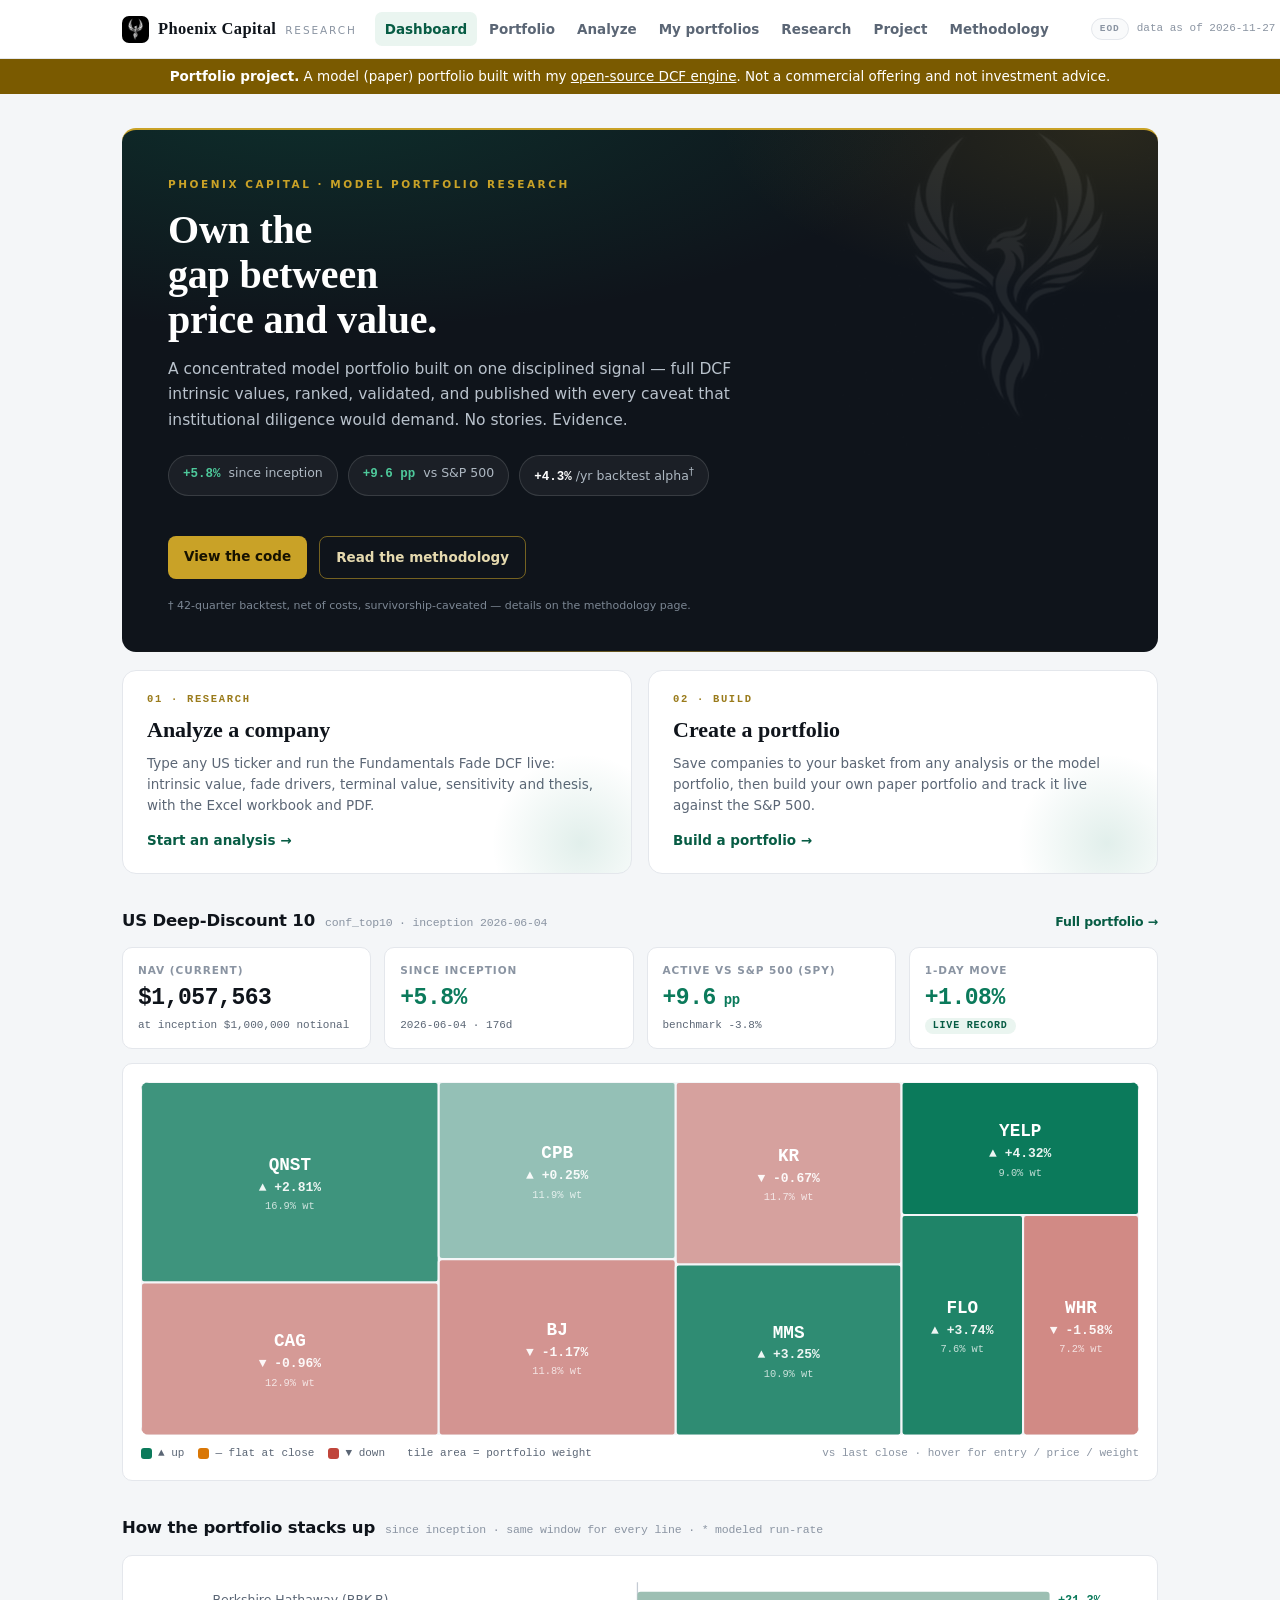
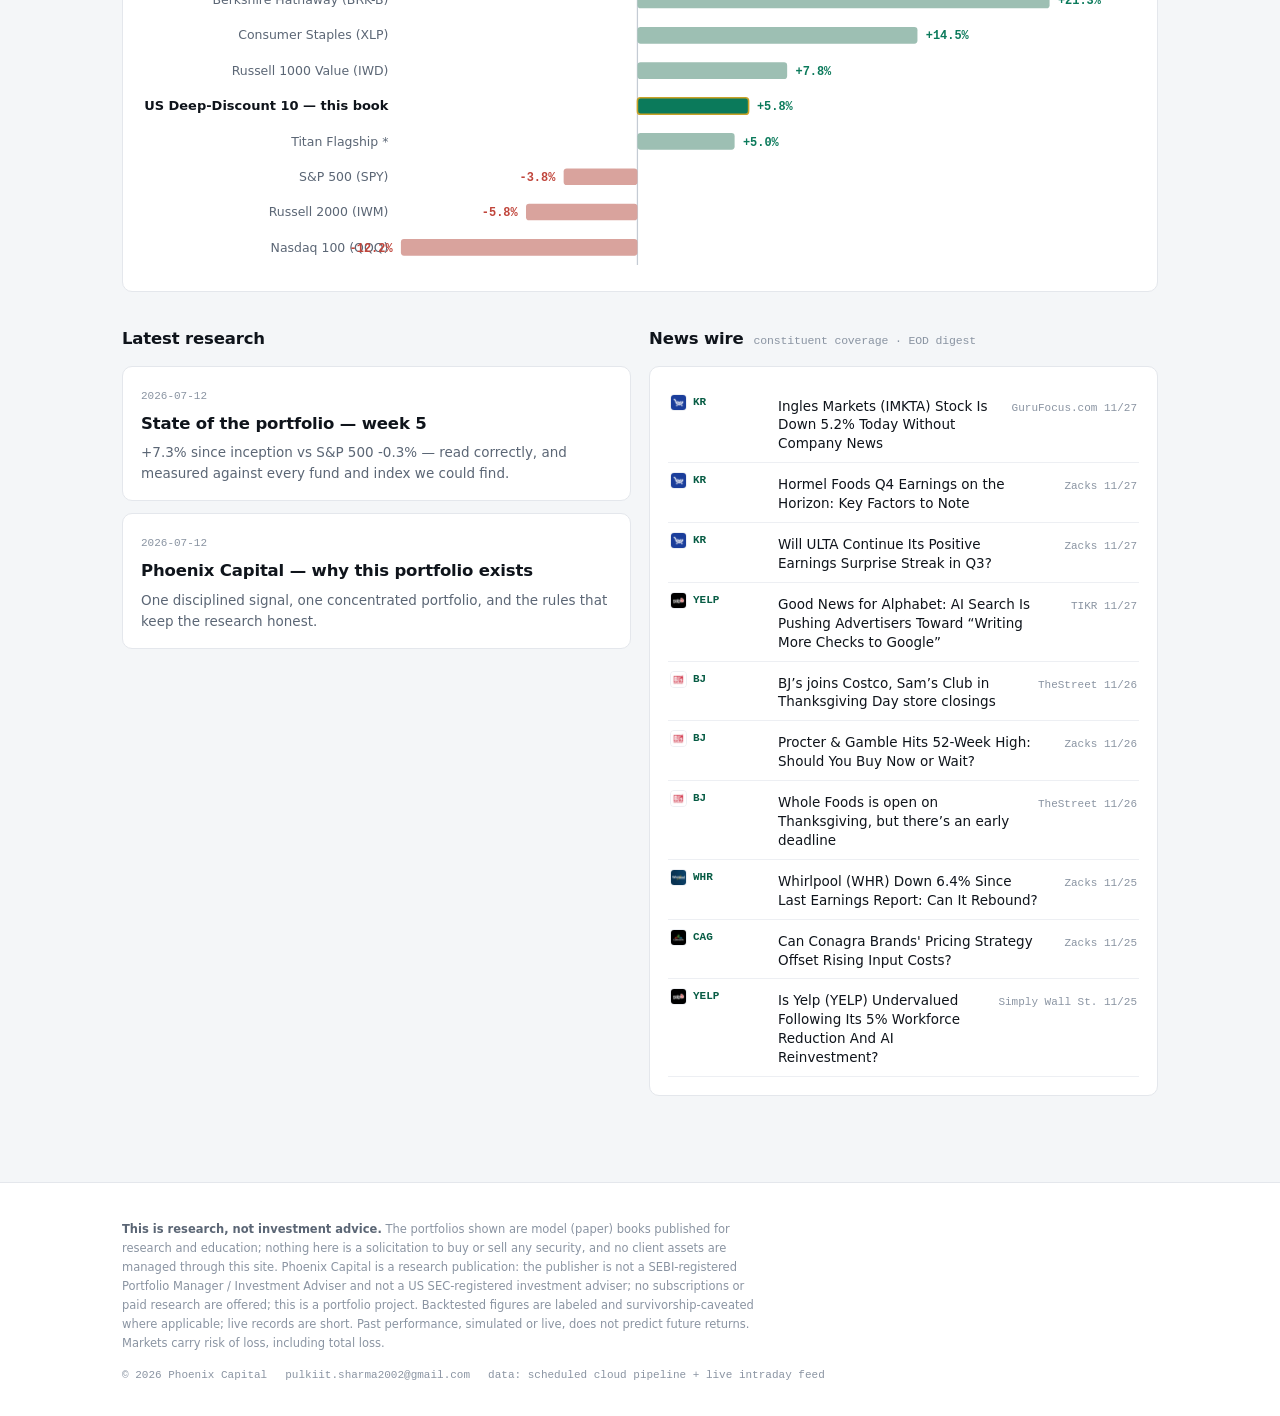
==== commit 00f45790: "data refresh 2026-11-27 23:17 UTC" ====
--- a/index.html
+++ b/index.html
@@ -22,8 +22,8 @@
   intrinsic values, ranked, validated, and published with every caveat that institutional
   diligence would demand. No stories. Evidence.</p>
   <div class="h-chips">
-    <span class="h-chip"><b class="pos">+2.1%</b> since inception</span>
-    <span class="h-chip"><b class="pos">+7.4 pp</b> vs S&amp;P 500</span>
+    <span class="h-chip"><b class="pos">+5.8%</b> since inception</span>
+    <span class="h-chip"><b class="pos">+9.6 pp</b> vs S&amp;P 500</span>
     <span class="h-chip"><b>+4.3%</b>/yr backtest alpha<sup>†</sup></span>
   </div>
   <div class="h-ctas"><a class="cta gold" href="https://github.com/PS11242026/dcf-valuation-platform">View the code</a>
@@ -46,15 +46,15 @@
 <h2 class="sec">US Deep-Discount 10 <span class="sub">conf_top10 · inception 2026-06-04</span>
   <a href="us.html" style="margin-left:auto;font-size:12.5px">Full portfolio →</a></h2>
 <div class="kpis">
-  <div class="tile"><div class="lab">NAV (current)</div><div class="val tab">$1,020,825</div><div class="sub">at inception $1,000,000 notional</div></div>
+  <div class="tile"><div class="lab">NAV (current)</div><div class="val tab">$1,057,563</div><div class="sub">at inception $1,000,000 notional</div></div>
   <div class="tile"><div class="lab">Since inception</div>
-    <div class="val tab pos">+2.1%</div>
+    <div class="val tab pos">+5.8%</div>
     <div class="sub">2026-06-04 · 176d</div></div>
   <div class="tile"><div class="lab">Active vs S&amp;P 500 (SPY)</div>
-    <div class="val tab pos">+7.4<span style="font-size:14px"> pp</span></div>
-    <div class="sub">benchmark -5.4%</div></div>
+    <div class="val tab pos">+9.6<span style="font-size:14px"> pp</span></div>
+    <div class="sub">benchmark -3.8%</div></div>
   <div class="tile"><div class="lab">1-day move</div>
-    <div class="val tab pos" id="day-us">+1.30%</div>
+    <div class="val tab pos" id="day-us">+1.08%</div>
     <div class="sub"><span class="badge live">live record</span></div></div>
 </div>
 <div style="height:14px"></div>
@@ -72,7 +72,7 @@
 <section class="grid2">
 <div><h2 class="sec">Latest research</h2><div class="post-list"><a class="p-item" href="research/2026-07-12-state-of-the-portfolio-week-5.html"><span class="d">2026-07-12</span><h3>State of the portfolio — week 5</h3><p>+7.3% since inception vs S&amp;P 500 -0.3% — read correctly, and measured against every fund and index we could find.</p></a><a class="p-item" href="research/2026-07-12-phoenix-capital-launch.html"><span class="d">2026-07-12</span><h3>Phoenix Capital — why this portfolio exists</h3><p>One disciplined signal, one concentrated portfolio, and the rules that keep the research honest.</p></a></div></div>
 <div><h2 class="sec">News wire <span class="sub">constituent coverage · <span id="wire-src">EOD digest</span></span></h2>
-<div class="card"><div class="news" id="news-us"><a class="item" href="https://247wallst.com/investing/2026/11/26/kroger-just-raised-its-dividend-11-as-shoppers-grow-more-price-sensitive/" target="_blank" rel="noopener"><span class="sym"><img class="nlogo" src="assets/logos/KR.png" alt="" loading="lazy" onerror="this.remove()">KR</span><span class="ttl">Kroger Just Raised Its Dividend 11% as Shoppers Grow More Price Sensitive</span><span class="src">24/7 Wall St. 11/26</span></a><a class="item" href="https://www.thestreet.com/retail/bjs-wholesale-club-thanksgiving-2026-black-friday-hours" target="_blank" rel="noopener"><span class="sym"><img class="nlogo" src="assets/logos/BJ.png" alt="" loading="lazy" onerror="this.remove()">BJ</span><span class="ttl">BJ’s joins Costco, Sam’s Club in Thanksgiving Day store closings</span><span class="src">TheStreet 11/26</span></a><a class="item" href="https://finance.yahoo.com/markets/stocks/articles/investors-overpaid-retail-safety-missing-144551239.html" target="_blank" rel="noopener"><span class="sym"><img class="nlogo" src="assets/logos/KR.png" alt="" loading="lazy" onerror="this.remove()">KR</span><span class="ttl">Investors Overpaid for Retail Safety, Missing Kroger’s 14% Rally</span><span class="src">Investing.com 11/26</span></a><a class="item" href="https://finance.yahoo.com/markets/stocks/articles/kroger-kr-earnings-expected-grow-140005985.html" target="_blank" rel="noopener"><span class="sym"><img class="nlogo" src="assets/logos/KR.png" alt="" loading="lazy" onerror="this.remove()">KR</span><span class="ttl">Kroger (KR) Earnings Expected to Grow: Should You Buy?</span><span class="src">Zacks 11/26</span></a><a class="item" href="https://finance.yahoo.com/markets/stocks/articles/procter-gamble-hits-52-week-122300621.html" target="_blank" rel="noopener"><span class="sym"><img class="nlogo" src="assets/logos/BJ.png" alt="" loading="lazy" onerror="this.remove()">BJ</span><span class="ttl">Procter &amp; Gamble Hits 52-Week High: Should You Buy Now or Wait?</span><span class="src">Zacks 11/26</span></a><a class="item" href="https://www.thestreet.com/retail/whole-foods-thanksgiving-hours-2026" target="_blank" rel="noopener"><span class="sym"><img class="nlogo" src="assets/logos/BJ.png" alt="" loading="lazy" onerror="this.remove()">BJ</span><span class="ttl">Whole Foods is open on Thanksgiving, but there’s an early deadline</span><span class="src">TheStreet 11/26</span></a><a class="item" href="https://finance.yahoo.com/markets/stocks/articles/whirlpool-whr-down-6-4-153005651.html" target="_blank" rel="noopener"><span class="sym"><img class="nlogo" src="assets/logos/WHR.png" alt="" loading="lazy" onerror="this.remove()">WHR</span><span class="ttl">Whirlpool (WHR) Down 6.4% Since Last Earnings Report: Can It Rebound?</span><span class="src">Zacks 11/25</span></a><a class="item" href="https://finance.yahoo.com/markets/stocks/articles/conagra-brands-pricing-strategy-offset-135100808.html" target="_blank" rel="noopener"><span class="sym"><img class="nlogo" src="assets/logos/CAG.png" alt="" loading="lazy" onerror="this.remove()">CAG</span><span class="ttl">Can Conagra Brands&#x27; Pricing Strategy Offset Rising Input Costs?</span><span class="src">Zacks 11/25</span></a><a class="item" href="https://finance.yahoo.com/markets/stocks/articles/yelp-yelp-undervalued-following-5-061126021.html" target="_blank" rel="noopener"><span class="sym"><img class="nlogo" src="assets/logos/YELP.png" alt="" loading="lazy" onerror="this.remove()">YELP</span><span class="ttl">Is Yelp (YELP) Undervalued Following Its 5% Workforce Reduction And AI Reinvestment?</span><span class="src">Simply Wall St. 11/25</span></a><a class="item" href="https://247wallst.com/investing/2026/11/24/invest-in-soup-spices-and-frozen-dinners-for-passive-income-90000-across-these-3-pantry-stocks-pays-more-than-3700-a-year/" target="_blank" rel="noopener"><span class="sym"><img class="nlogo" src="assets/logos/CAG.png" alt="" loading="lazy" onerror="this.remove()">CAG</span><span class="ttl">Invest in Soup, Spices and Frozen Dinners for Passive Income: $90,000 Across These 3 Pantry Stocks Pays More Than $3,700 a Year</span><span class="src">24/7 Wall St. 11/24</span></a></div></div></div>
+<div class="card"><div class="news" id="news-us"><a class="item" href="https://finance.yahoo.com/markets/stocks/articles/ingles-markets-imkta-stock-down-154517883.html" target="_blank" rel="noopener"><span class="sym"><img class="nlogo" src="assets/logos/KR.png" alt="" loading="lazy" onerror="this.remove()">KR</span><span class="ttl">Ingles Markets (IMKTA) Stock Is Down 5.2% Today Without Company News</span><span class="src">GuruFocus.com 11/27</span></a><a class="item" href="https://finance.yahoo.com/markets/stocks/articles/hormel-foods-q4-earnings-horizon-123000409.html" target="_blank" rel="noopener"><span class="sym"><img class="nlogo" src="assets/logos/KR.png" alt="" loading="lazy" onerror="this.remove()">KR</span><span class="ttl">Hormel Foods Q4 Earnings on the Horizon: Key Factors to Note</span><span class="src">Zacks 11/27</span></a><a class="item" href="https://finance.yahoo.com/markets/stocks/articles/ulta-continue-positive-earnings-surprise-105900367.html" target="_blank" rel="noopener"><span class="sym"><img class="nlogo" src="assets/logos/KR.png" alt="" loading="lazy" onerror="this.remove()">KR</span><span class="ttl">Will ULTA Continue Its Positive Earnings Surprise Streak in Q3?</span><span class="src">Zacks 11/27</span></a><a class="item" href="https://www.tikr.com/blog/good-news-for-alphabet-ai-search-is-pushing-advertisers-toward-writing-more-checks-to-google?ref=yahoofinance&amp;tlnk=yf-261127-w2mrhvv8" target="_blank" rel="noopener"><span class="sym"><img class="nlogo" src="assets/logos/YELP.png" alt="" loading="lazy" onerror="this.remove()">YELP</span><span class="ttl">Good News for Alphabet: AI Search Is Pushing Advertisers Toward “Writing More Checks to Google”</span><span class="src">TIKR 11/27</span></a><a class="item" href="https://www.thestreet.com/retail/bjs-wholesale-club-thanksgiving-2026-black-friday-hours" target="_blank" rel="noopener"><span class="sym"><img class="nlogo" src="assets/logos/BJ.png" alt="" loading="lazy" onerror="this.remove()">BJ</span><span class="ttl">BJ’s joins Costco, Sam’s Club in Thanksgiving Day store closings</span><span class="src">TheStreet 11/26</span></a><a class="item" href="https://finance.yahoo.com/markets/stocks/articles/procter-gamble-hits-52-week-122300621.html" target="_blank" rel="noopener"><span class="sym"><img class="nlogo" src="assets/logos/BJ.png" alt="" loading="lazy" onerror="this.remove()">BJ</span><span class="ttl">Procter &amp; Gamble Hits 52-Week High: Should You Buy Now or Wait?</span><span class="src">Zacks 11/26</span></a><a class="item" href="https://www.thestreet.com/retail/whole-foods-thanksgiving-hours-2026" target="_blank" rel="noopener"><span class="sym"><img class="nlogo" src="assets/logos/BJ.png" alt="" loading="lazy" onerror="this.remove()">BJ</span><span class="ttl">Whole Foods is open on Thanksgiving, but there’s an early deadline</span><span class="src">TheStreet 11/26</span></a><a class="item" href="https://finance.yahoo.com/markets/stocks/articles/whirlpool-whr-down-6-4-153005651.html" target="_blank" rel="noopener"><span class="sym"><img class="nlogo" src="assets/logos/WHR.png" alt="" loading="lazy" onerror="this.remove()">WHR</span><span class="ttl">Whirlpool (WHR) Down 6.4% Since Last Earnings Report: Can It Rebound?</span><span class="src">Zacks 11/25</span></a><a class="item" href="https://finance.yahoo.com/markets/stocks/articles/conagra-brands-pricing-strategy-offset-135100808.html" target="_blank" rel="noopener"><span class="sym"><img class="nlogo" src="assets/logos/CAG.png" alt="" loading="lazy" onerror="this.remove()">CAG</span><span class="ttl">Can Conagra Brands&#x27; Pricing Strategy Offset Rising Input Costs?</span><span class="src">Zacks 11/25</span></a><a class="item" href="https://finance.yahoo.com/markets/stocks/articles/yelp-yelp-undervalued-following-5-061126021.html" target="_blank" rel="noopener"><span class="sym"><img class="nlogo" src="assets/logos/YELP.png" alt="" loading="lazy" onerror="this.remove()">YELP</span><span class="ttl">Is Yelp (YELP) Undervalued Following Its 5% Workforce Reduction And AI Reinvestment?</span><span class="src">Simply Wall St. 11/25</span></a></div></div></div>
 </section>
 </div></main>
 <footer class="site-foot"><div class="wrap">
@@ -81,6 +81,6 @@
     <span>pulkiit.sharma2002@gmail.com</span>
     <span>data: scheduled cloud pipeline + live intraday feed</span></div>
 </div></footer>
-<script>window.SITE_DATA = {"as_of": "2026-11-27", "config": {"finnhub_key": "dc2afj9r01qjj5fhtak0dc2afj9r01qjj5fhtakg", "refresh_seconds": 60, "quote_seconds": 60, "news_seconds": 300, "data_prefix": "data/", "asset_prefix": "assets/"}, "books": {"us": {"status": {"as_of": "2026-11-27", "book": "conf_top10", "book_id": "discount_x_conf_top10", "currency": "USD", "inception": "2026-06-04", "days": 176, "capital": 1000000.0, "capital_basis": "notional", "cash": 0.0, "value_at_inception": 1000000.0, "value": 1020824.5162916407, "return_since_inception": 0.02082451629164068, "benchmarks": {"SPY": {"entry": 757.2550048828125, "last": 716.7000122070312, "return": -0.05355526528617305, "active": 0.07437978157781373}, "QQQ": {"entry": 741.8599853515625, "last": 633.9299926757812, "return": -0.14548566415080866, "active": 0.16631018044244933}}, "comparables": [{"name": "Titan Flagship (modeled)", "kind": "run_rate", "note": "reported ~10.72%/yr net run-rate compounded over the window; no daily NAV published", "symbol": null, "return": 0.05032922779277804, "active": -0.02950471150113736}, {"name": "Russell 2000 (IWM)", "kind": "index", "note": "small/mid-cap universe proxy", "symbol": "IWM", "return": -0.07464371449433549, "active": 0.09546823078597617}, {"name": "Russell 1000 Value (IWD)", "kind": "index", "note": "value-factor benchmark", "symbol": "IWD", "return": 0.06425536118910213, "active": -0.04343084489746145}, {"name": "Consumer Staples (XLP)", "kind": "index", "note": "sector-fair for the staples-heavy book", "symbol": "XLP", "return": 0.14031788223040698, "active": -0.11949336593876629}, {"name": "Berkshire Hathaway (BRK-B)", "kind": "index", "note": "flagship value manager, tradeable comparison", "symbol": "BRK-B", "return": 0.2103712709487553, "active": -0.18954675465711462}], "holdings": [{"ticker": "MMS", "sector": "industrials_assetlight_services", "entry_price": 60.64500045776367, "price": 61.16999816894531, "entry_value": 100000.0, "weight": 0.09880805995676391, "market_value": 100865.69001107894, "return": 0.008656900110789456, "contribution": 0.0008656900110789456, "inception_discount": 4.755931966313579, "current_discount": 4.838646570065083, "current_intrinsic": 357.15, "conviction": 0.505, "day_change": 0.03240503238726267, "company": "Maximus, Inc."}, {"ticker": "WHR", "sector": "consumer_discretionary", "entry_price": 38.7400016784668, "price": 27.139999389648438, "entry_value": 100000.0, "weight": 0.06862764669133511, "market_value": 70056.78423791578, "return": -0.2994321576208422, "contribution": -0.029943215762084217, "inception_discount": 4.218364331422412, "current_discount": 6.968681092988097, "current_intrinsic": 216.27, "conviction": 0.505, "day_change": 0.05726526330290227, "company": "Whirlpool Corporation"}, {"ticker": "KR", "sector": "consumer_staples", "entry_price": 62.380001068115234, "price": 69.83000183105469, "entry_value": 100000.0, "weight": 0.1096593289624654, "market_value": 111942.93144497465, "return": 0.11942931444974647, "contribution": 0.011942931444974648, "inception_discount": 4.124266794909185, "current_discount": 3.5248459360555584, "current_intrinsic": 315.97, "conviction": 0.84, "day_change": -0.004135780150714252, "company": "The Kroger Co."}, {"ticker": "CPB", "sector": "consumer_staples", "entry_price": 21.334999084472656, "price": 24.110000610351562, "entry_value": 100000.0, "weight": 0.11070149888709867, "market_value": 113006.80405418211, "return": 0.13006804054182108, "contribution": 0.013006804054182109, "inception_discount": 3.2943927812345697, "current_discount": 2.8875984084279653, "current_intrinsic": 93.73, "conviction": 0.84, "day_change": 0.021177466627458674, "company": "The Campbell's Company"}, {"ticker": "CAG", "sector": "consumer_staples", "entry_price": 12.626999855041504, "price": 15.670000076293945, "entry_value": 100000.0, "weight": 0.12156756882091758, "market_value": 124099.15463836394, "return": 0.2409915463836394, "contribution": 0.02409915463836394, "inception_discount": 2.91445864061098, "current_discount": 2.2131461234752017, "current_intrinsic": 50.35, "conviction": 0.84, "day_change": 0.03912467875151626, "company": "Conagra Brands, Inc."}, {"ticker": "ANGI", "sector": "internet_platforms_marketplaces", "entry_price": 6.275000095367432, "price": 4.940000057220459, "entry_value": 100000.0, "weight": 0.07711913072287396, "market_value": 78725.09931700962, "return": -0.21274900682990383, "contribution": -0.021274900682990382, "inception_discount": 2.8878761047646657, "current_discount": 3.921052574577958, "current_intrinsic": 24.31, "conviction": 0.993, "day_change": 0.01229506995337748, "company": "Angi Inc."}, {"ticker": "BJ", "sector": "consumer_staples", "entry_price": 89.13999938964844, "price": 101.69999694824219, "entry_value": 100000.0, "weight": 0.11176278658613427, "market_value": 114090.19255619639, "return": 0.1409019255619639, "contribution": 0.01409019255619639, "inception_discount": 2.72527462338944, "current_discount": 2.234513371395786, "current_intrinsic": 328.95, "conviction": 0.84, "day_change": -0.02286707187684134, "company": "BJ's Wholesale Club Holdings, Inc."}, {"ticker": "FLO", "sector": "consumer_staples", "entry_price": 7.289999961853027, "price": 5.079999923706055, "entry_value": 100000.0, "weight": 0.06826295560118407, "market_value": 69684.49863221648, "return": -0.30315501367783526, "contribution": -0.030315501367783527, "inception_discount": 2.6244166951128425, "current_discount": 4.381889844607404, "current_intrinsic": 27.34, "conviction": 0.84, "day_change": -0.013592266090314054, "company": "Flowers Foods, Inc."}, {"ticker": "YELP", "sector": "internet_platforms_marketplaces", "entry_price": 23.520000457763672, "price": 19.219999313354492, "entry_value": 100000.0, "weight": 0.08005066616329444, "market_value": 81717.68256496865, "return": -0.18282317435031348, "contribution": -0.018282317435031347, "inception_discount": 2.5953911646826757, "current_discount": 3.391779553360858, "current_intrinsic": 84.41, "conviction": 0.993, "day_change": 0.014247944039299298, "company": "Yelp Inc."}, {"ticker": "QNST", "sector": "internet_platforms_marketplaces", "entry_price": 11.829999923706055, "price": 18.530000686645508, "entry_value": 100000.0, "weight": 0.15344035760793256, "market_value": 156635.67883473414, "return": 0.5663567883473413, "contribution": 0.056635678834734124, "inception_discount": 2.485763260371288, "current_discount": 0.9886669527517955, "current_intrinsic": 36.85, "conviction": 0.993, "day_change": 0.003792069644885876, "company": "QuinStreet, Inc."}], "sector_weights": {"consumer_staples": 0.5219541388578, "internet_platforms_marketplaces": 0.31061015449410095, "industrials_assetlight_services": 0.09880805995676391, "consumer_discretionary": 0.06862764669133511}, "metrics": {"excess": {"SPY": 0.07437978157781373, "QQQ": 0.16631018044244933}, "primary_benchmark": "SPY", "alpha_basis": "simple_excess_return", "max_drawdown": -0.1503846261168077, "sharpe": 0.2843343423311767, "volatility": 0.29571353462581373, "beta": -0.0034198262496429916, "turnover": null, "hhi": 0.38338757774844695, "day_change": 0.012966064250114526, "bench_day_change": {"SPY": -0.0028938159173377276, "QQQ": -0.006534999325657598}}, "honesty": null}, "track": {"inception": "2026-06-04", "rows": [{"date": "2026-06-04", "days": 0, "bench": {"SPY": -4.626470536550631e-05, "QQQ": -9.436730057033049e-05}, "books": {"discount_x_conf_top10": 0.0002282687906213665}}, {"date": "2026-06-05", "days": 1, "bench": {"SPY": -0.026021639953232367, "QQQ": -0.049605031299173596}, "books": {"discount_x_conf_top10": 0.005163007351116767}}, {"date": "2026-06-08", "days": 4, "bench": {"SPY": -0.028736588272977204, "QQQ": -0.03682710643529041}, "books": {"discount_x_conf_top10": -0.005855134973683807}}, {"date": "2026-06-09", "days": 5, "bench": {"SPY": -0.031587751491794935, "QQQ": -0.047910615819448}, "books": {"discount_x_conf_top10": 0.0058004153967183055}}, {"date": "2026-06-10", "days": 6, "bench": {"SPY": -0.04685526546349417, "QQQ": -0.06693011077092081}, "books": {"discount_x_conf_top10": 0.017482073372978746}}, {"date": "2026-06-11", "days": 7, "bench": {"SPY": -0.030654800333944077, "QQQ": -0.03541480557950161}, "books": {"discount_x_conf_top10": 0.01318112295033741}}, {"date": "2026-06-12", "days": 8, "bench": {"SPY": -0.025412380531876444, "QQQ": -0.029738534290707608}, "books": {"discount_x_conf_top10": 0.023322780186827197}}, {"date": "2026-06-14", "days": 10, "bench": {"SPY": -0.02047527554500872, "QQQ": -0.027660150030021424}, "books": {"discount_x_conf_top10": 0.033470806236069225}}, {"date": "2026-06-15", "days": 11, "bench": {"SPY": -0.0032023397367232365, "QQQ": 0.0028846611094994756}, "books": {"discount_x_conf_top10": 0.018787949572799112}}, {"date": "2026-06-16", "days": 12, "bench": {"SPY": -0.014139025923226689, "QQQ": -0.0182785429820429}, "books": {"discount_x_conf_top10": 0.005598940528212315}}, {"date": "2026-06-17", "days": 13, "bench": {"SPY": -0.026450354182917746, "QQQ": -0.028164813518860354}, "books": {"discount_x_conf_top10": -0.026725838006293655}}, {"date": "2026-06-18", "days": 14, "bench": {"SPY": -0.016328378173827263, "QQQ": -0.0038053799069556193}, "books": {"discount_x_conf_top10": -0.03290229628912942}}, {"date": "2026-06-22", "days": 18, "bench": {"SPY": -0.01942392220565614, "QQQ": -0.006305989962346881}, "books": {"discount_x_conf_top10": -0.06256240085900383}}, {"date": "2026-06-23", "days": 19, "bench": {"SPY": -0.03366385999494148, "QQQ": -0.03902733722792473}, "books": {"discount_x_conf_top10": -0.04189583956974372}}, {"date": "2026-06-24", "days": 20, "bench": {"SPY": -0.03411175715124193, "QQQ": -0.04310742717551186}, "books": {"discount_x_conf_top10": -0.013835843834768258}}, {"date": "2026-06-25", "days": 21, "bench": {"SPY": -0.03271543353494755, "QQQ": -0.0353512907093706}, "books": {"discount_x_conf_top10": -0.022970345959697012}}, {"date": "2026-06-26", "days": 22, "bench": {"SPY": -0.03971018950313476, "QQQ": -0.048628284488039686}, "books": {"discount_x_conf_top10": 0.01688813261402723}}, {"date": "2026-06-29", "days": 25, "bench": {"SPY": -0.0238895946808807, "QQQ": -0.024982734979926202}, "books": {"discount_x_conf_top10": 0.018493813944227732}}, {"date": "2026-06-30", "days": 26, "bench": {"SPY": -0.016288803312617395, "QQQ": -0.008393095176703835}, "books": {"discount_x_conf_top10": 0.009803750364988161}}, {"date": "2026-07-01", "days": 27, "bench": {"SPY": -0.01761927629427129, "QQQ": -0.02351506429564232}, "books": {"discount_x_conf_top10": 0.04327594163850135}}, {"date": "2026-07-02", "days": 28, "bench": {"SPY": -0.01891017441471521, "QQQ": -0.040441283546670315}, "books": {"discount_x_conf_top10": 0.05943898556607617}}, {"date": "2026-07-06", "days": 32, "bench": {"SPY": -0.01034781869974255, "QQQ": -0.026679371834643528}, "books": {"discount_x_conf_top10": 0.05729456491809646}}, {"date": "2026-07-07", "days": 33, "bench": {"SPY": -0.015050537339566628, "QQQ": -0.044709861275954554}, "books": {"discount_x_conf_top10": 0.06258853826077397}}, {"date": "2026-07-08", "days": 34, "bench": {"SPY": -0.018093449224002245, "QQQ": -0.04200323925837668}, "books": {"discount_x_conf_top10": 0.04677894624993929}}, {"date": "2026-07-09", "days": 35, "bench": {"SPY": -0.009781358160876441, "QQQ": -0.026059937304570457}, "books": {"discount_x_conf_top10": 0.04473642047608474}}, {"date": "2026-07-10", "days": 36, "bench": {"SPY": -0.005513398790637392, "QQQ": -0.023057131954775434}, "books": {"discount_x_conf_top10": 0.06446299114621844}}, {"date": "2026-07-11", "days": 37, "bench": {"SPY": -0.003043879090819601, "QQQ": -0.022039166296574653}, "books": {"discount_x_conf_top10": 0.07279951834841084}}, {"date": "2026-07-12", "days": 38, "bench": {"SPY": -0.003043879090819601, "QQQ": -0.022039166296574653}, "books": {"discount_x_conf_top10": 0.07279951834841084}}, {"date": "2026-07-13", "days": 39, "bench": {"SPY": -0.013127328045616005, "QQQ": -0.041599360375639494}, "books": {"discount_x_conf_top10": 0.07455503494480857}}, {"date": "2026-07-14", "days": 40, "bench": {"SPY": -0.009623300517632716, "QQQ": -0.030894142925241508}, "books": {"discount_x_conf_top10": 0.0663101077673181}}, {"date": "2026-07-15", "days": 41, "bench": {"SPY": -0.00569781280784365, "QQQ": -0.03351997271164231}, "books": {"discount_x_conf_top10": 0.06904103506672044}}, {"date": "2026-07-16", "days": 42, "bench": {"SPY": -0.011085555369099609, "QQQ": -0.04940938575361464}, "books": {"discount_x_conf_top10": 0.09395817797958103}}, {"date": "2026-07-17", "days": 43, "bench": {"SPY": -0.020873039170407726, "QQQ": -0.06369636469514428}, "books": {"discount_x_conf_top10": 0.06935459625866473}}, {"date": "2026-07-20", "days": 46, "bench": {"SPY": -0.02245369620337645, "QQQ": -0.06271336512477466}, "books": {"discount_x_conf_top10": 0.07324871612398856}}, {"date": "2026-07-21", "days": 47, "bench": {"SPY": -0.01429966278349426, "QQQ": -0.045329295806027514}, "books": {"discount_x_conf_top10": 0.05664211487127663}}, {"date": "2026-07-22", "days": 48, "bench": {"SPY": -0.015445802348473814, "QQQ": -0.05020389754228716}, "books": {"discount_x_conf_top10": 0.04069955184699496}}, {"date": "2026-07-23", "days": 49, "bench": {"SPY": -0.027604311999500974, "QQQ": -0.06823422243730248}, "books": {"discount_x_conf_top10": 0.008077291710262113}}, {"date": "2026-07-24", "days": 50, "bench": {"SPY": -0.026616391278828977, "QQQ": -0.07864317428233547}, "books": {"discount_x_conf_top10": 0.030143049396618514}}, {"date": "2026-07-27", "days": 53, "bench": {"SPY": -0.02640554028712816, "QQQ": -0.08148439516977635}, "books": {"discount_x_conf_top10": 0.056869765396404814}}, {"date": "2026-07-28", "days": 54, "bench": {"SPY": -0.024074008698086957, "QQQ": -0.0904121012611322}, "books": {"discount_x_conf_top10": 0.081705429855573}}, {"date": "2026-07-29", "days": 55, "bench": {"SPY": -0.03909101621634348, "QQQ": -0.10894083688575074}, "books": {"discount_x_conf_top10": 0.08798524830067389}}, {"date": "2026-07-30", "days": 56, "bench": {"SPY": -0.022980662481564607, "QQQ": -0.07955887441777354}, "books": {"discount_x_conf_top10": 0.04793334620256721}}, {"date": "2026-07-31", "days": 57, "bench": {"SPY": -0.015946251051635496, "QQQ": -0.07358008476437872}, "books": {"discount_x_conf_top10": 0.039577769957998166}}, {"date": "2026-08-03", "days": 60, "bench": {"SPY": -0.0019303827412981978, "QQQ": -0.05731361388586442}, "books": {"discount_x_conf_top10": 0.06149824278777666}}, {"date": "2026-08-04", "days": 61, "bench": {"SPY": 0.016063766627285148, "QQQ": -0.025292493381536607}, "books": {"discount_x_conf_top10": 0.0839575523194814}}, {"date": "2026-08-05", "days": 62, "bench": {"SPY": 0.014035131837484283, "QQQ": -0.034112421649224456}, "books": {"discount_x_conf_top10": 0.05767071992759772}}, {"date": "2026-08-06", "days": 63, "bench": {"SPY": 0.01241489994330558, "QQQ": -0.03768077261725855}, "books": {"discount_x_conf_top10": 0.03801621196469991}}, {"date": "2026-08-07", "days": 64, "bench": {"SPY": 0.018606149208027167, "QQQ": -0.026396599025523937}, "books": {"discount_x_conf_top10": 0.0947087802327998}}, {"date": "2026-08-10", "days": 67, "bench": {"SPY": 0.018303171808255136, "QQQ": -0.02930520162104433}, "books": {"discount_x_conf_top10": 0.07538600428424641}}, {"date": "2026-08-11", "days": 68, "bench": {"SPY": 0.015049489532650728, "QQQ": -0.03256387646061576}, "books": {"discount_x_conf_top10": 0.06221615193285045}}, {"date": "2026-08-12", "days": 69, "bench": {"SPY": 0.01759179151286072, "QQQ": -0.025494391686331275}, "books": {"discount_x_conf_top10": 0.05547236768309255}}, {"date": "2026-08-13", "days": 70, "bench": {"SPY": 0.02469205357743043, "QQQ": -0.014223710890842178}, "books": {"discount_x_conf_top10": 0.0829717952149107}}, {"date": "2026-08-14", "days": 71, "bench": {"SPY": 0.02266341878762934, "QQQ": -0.015570275501508357}, "books": {"discount_x_conf_top10": 0.07673291968092137}}, {"date": "2026-08-17", "days": 74, "bench": {"SPY": 0.017828918277992267, "QQQ": -0.01718620239819646}, "books": {"discount_x_conf_top10": 0.05140510601525626}}, {"date": "2026-08-18", "days": 75, "bench": {"SPY": 0.010952725692370713, "QQQ": -0.033829648840104976}, "books": {"discount_x_conf_top10": 0.06273503267248534}}, {"date": "2026-08-19", "days": 76, "bench": {"SPY": 0.013073486890242902, "QQQ": -0.03575525186525563}, "books": {"discount_x_conf_top10": 0.0857332812458442}}, {"date": "2026-08-20", "days": 77, "bench": {"SPY": 0.004563843923195421, "QQQ": -0.042690055496529156}, "books": {"discount_x_conf_top10": 0.06941789611954949}}, {"date": "2026-08-21", "days": 78, "bench": {"SPY": 0.008673745650190856, "QQQ": -0.03931011003704432}, "books": {"discount_x_conf_top10": 0.08545069536869565}}, {"date": "2026-08-24", "days": 81, "bench": {"SPY": 0.005709822287111033, "QQQ": -0.04889764677406161}, "books": {"discount_x_conf_top10": 0.09719691619456902}}, {"date": "2026-08-25", "days": 82, "bench": {"SPY": 0.0089240103020376, "QQQ": -0.04297282830564875}, "books": {"discount_x_conf_top10": 0.08095142342669687}}, {"date": "2026-08-26", "days": 83, "bench": {"SPY": 0.009147999180453725, "QQQ": -0.04209752428579916}, "books": {"discount_x_conf_top10": 0.06879971274529151}}, {"date": "2026-08-27", "days": 84, "bench": {"SPY": 0.015760789227513117, "QQQ": -0.028982032696336257}, "books": {"discount_x_conf_top10": 0.04939859015776325}}, {"date": "2026-08-28", "days": 85, "bench": {"SPY": 0.013455533411902643, "QQQ": -0.03528390900129119}, "books": {"discount_x_conf_top10": 0.06852122514395305}}, {"date": "2026-08-31", "days": 88, "bench": {"SPY": 0.010425759414182334, "QQQ": -0.034839551729817564}, "books": {"discount_x_conf_top10": 0.055071111200231546}}, {"date": "2026-09-01", "days": 89, "bench": {"SPY": 0.0034837161939202943, "QQQ": -0.04712021768816732}, "books": {"discount_x_conf_top10": 0.042785996684674456}}, {"date": "2026-09-02", "days": 90, "bench": {"SPY": 0.007936089581365602, "QQQ": -0.04496573076573096}, "books": {"discount_x_conf_top10": 0.05504382847957828}}, {"date": "2026-09-03", "days": 91, "bench": {"SPY": 0.018487585825461395, "QQQ": -0.03361425773906479}, "books": {"discount_x_conf_top10": 0.034611562205832745}}, {"date": "2026-09-04", "days": 92, "bench": {"SPY": 0.01456209811567244, "QQQ": -0.03187714249561113}, "books": {"discount_x_conf_top10": 0.026881572435468914}}, {"date": "2026-09-08", "days": 96, "bench": {"SPY": 0.008989941537210111, "QQQ": -0.032685064807381314}, "books": {"discount_x_conf_top10": 0.0034245284171279923}}, {"date": "2026-09-09", "days": 97, "bench": {"SPY": 0.004300441384633258, "QQQ": -0.03544549346364523}, "books": {"discount_x_conf_top10": -0.008062229674893262}}, {"date": "2026-09-10", "days": 98, "bench": {"SPY": -0.001719612350129407, "QQQ": -0.045706271369421736}, "books": {"discount_x_conf_top10": -0.013572951561958669}}, {"date": "2026-09-11", "days": 99, "bench": {"SPY": 0.006790030616918186, "QQQ": -0.037371096488795996}, "books": {"discount_x_conf_top10": -0.0037568125469687576}}, {"date": "2026-09-14", "days": 102, "bench": {"SPY": 0.0022980823682627882, "QQQ": -0.045046522996908034}, "books": {"discount_x_conf_top10": 0.013668159617914944}}, {"date": "2026-09-15", "days": 103, "bench": {"SPY": -0.002299210775710825, "QQQ": -0.05129459266317682}, "books": {"discount_x_conf_top10": 0.011860867656753338}}, {"date": "2026-09-16", "days": 104, "bench": {"SPY": -0.006698952015762871, "QQQ": -0.05105221596964582}, "books": {"discount_x_conf_top10": 0.01028010330866801}}, {"date": "2026-09-17", "days": 105, "bench": {"SPY": 0.004563843923195421, "QQQ": -0.03462416062877749}, "books": {"discount_x_conf_top10": 0.0004347156686413722}}, {"date": "2026-09-18", "days": 106, "bench": {"SPY": 0.005856676456407195, "QQQ": -0.028524182628617223}, "books": {"discount_x_conf_top10": -0.01484630313485764}}, {"date": "2026-09-21", "days": 109, "bench": {"SPY": 0.02145247639492509, "QQQ": -0.0005257254146854295}, "books": {"discount_x_conf_top10": -0.019122690581964585}}, {"date": "2026-09-22", "days": 110, "bench": {"SPY": 0.021294015749021566, "QQQ": 0.007548643587293569}, "books": {"discount_x_conf_top10": -0.039470715665226884}}, {"date": "2026-09-23", "days": 111, "bench": {"SPY": 0.013938491799621255, "QQQ": -0.0008761267513279769}, "books": {"discount_x_conf_top10": -0.06780463182386559}}, {"date": "2026-09-24", "days": 112, "bench": {"SPY": 0.013106533108361074, "QQQ": -0.0010244652368800455}, "books": {"discount_x_conf_top10": -0.06310823900599023}}, {"date": "2026-09-25", "days": 113, "bench": {"SPY": 0.018613242054842827, "QQQ": 0.003558642736589235}, "books": {"discount_x_conf_top10": -0.06764166171158782}}, {"date": "2026-09-28", "days": 116, "bench": {"SPY": 0.011033245623834453, "QQQ": -0.0071845849081099145}, "books": {"discount_x_conf_top10": -0.06509277796940593}}, {"date": "2026-09-29", "days": 117, "bench": {"SPY": 0.009171292734200476, "QQQ": -0.00529748571614741}, "books": {"discount_x_conf_top10": -0.05662927537678077}}, {"date": "2026-09-30", "days": 118, "bench": {"SPY": 0.0070980052496738555, "QQQ": -0.0028171971282722197}, "books": {"discount_x_conf_top10": -0.06642654138327063}}, {"date": "2026-10-01", "days": 119, "bench": {"SPY": 0.008893946303603073, "QQQ": 0.00022921298987688132}, "books": {"discount_x_conf_top10": -0.06535534001276698}}, {"date": "2026-10-02", "days": 120, "bench": {"SPY": 0.016355137550449816, "QQQ": 0.010406319104302009}, "books": {"discount_x_conf_top10": -0.06119474663432813}}, {"date": "2026-10-05", "days": 123, "bench": {"SPY": 0.023208842587644662, "QQQ": 0.01932982926511806}, "books": {"discount_x_conf_top10": -0.06180046238206703}}, {"date": "2026-10-06", "days": 124, "bench": {"SPY": 0.028834437318820072, "QQQ": 0.023993729469764302}, "books": {"discount_x_conf_top10": -0.05991675016126576}}, {"date": "2026-10-07", "days": 125, "bench": {"SPY": 0.02636491761900217, "QQQ": 0.021392170261975707}, "books": {"discount_x_conf_top10": -0.05326423538176591}}, {"date": "2026-10-08", "days": 126, "bench": {"SPY": 0.022020307142835316, "QQQ": 0.007710392595943194}, "books": {"discount_x_conf_top10": -0.02319712589729476}}, {"date": "2026-10-09", "days": 127, "bench": {"SPY": 0.02814772078621619, "QQQ": 0.012684380294791353}, "books": {"discount_x_conf_top10": -0.026914585188047412}}, {"date": "2026-10-12", "days": 130, "bench": {"SPY": 0.02752701608931707, "QQQ": 0.005634476529692289}, "books": {"discount_x_conf_top10": -0.027965343203608262}}, {"date": "2026-10-13", "days": 131, "bench": {"SPY": 0.027408210905155217, "QQQ": 0.002305046782980158}, "books": {"discount_x_conf_top10": -0.027666453302846183}}, {"date": "2026-10-14", "days": 132, "bench": {"SPY": 0.016302263601460698, "QQQ": -0.017402169411271484}, "books": {"discount_x_conf_top10": -0.025313031488095262}}, {"date": "2026-10-15", "days": 133, "bench": {"SPY": 0.019194291290000276, "QQQ": -0.018682750957371486}, "books": {"discount_x_conf_top10": 0.002415153276776072}}, {"date": "2026-10-16", "days": 134, "bench": {"SPY": 0.007916745453686591, "QQQ": -0.043215698638066735}, "books": {"discount_x_conf_top10": 0.001284094096988242}}, {"date": "2026-10-19", "days": 137, "bench": {"SPY": 0.012182125606901906, "QQQ": -0.03167713647321668}, "books": {"discount_x_conf_top10": -0.011547357460492614}}, {"date": "2026-10-20", "days": 138, "bench": {"SPY": 0.015575972207646949, "QQQ": -0.0326611233213604}, "books": {"discount_x_conf_top10": 0.005586765686007367}}, {"date": "2026-10-21", "days": 139, "bench": {"SPY": 0.020911082621509758, "QQQ": -0.022457031614444345}, "books": {"discount_x_conf_top10": -0.00877818100326525}}, {"date": "2026-10-22", "days": 140, "bench": {"SPY": 0.008854371442393205, "QQQ": -0.0504003658193245}, "books": {"discount_x_conf_top10": 0.049785608465829176}}, {"date": "2026-10-23", "days": 141, "bench": {"SPY": 0.003585272864234934, "QQQ": -0.05049465084674698}, "books": {"discount_x_conf_top10": 0.02912725027423655}}, {"date": "2026-10-26", "days": 144, "bench": {"SPY": 0.010716324332027183, "QQQ": -0.03998055391877697}, "books": {"discount_x_conf_top10": 0.015034809546221361}}, {"date": "2026-10-27", "days": 145, "bench": {"SPY": 0.01638149392441246, "QQQ": -0.02778150292308268}, "books": {"discount_x_conf_top10": 0.0027257619577992997}}, {"date": "2026-10-28", "days": 146, "bench": {"SPY": 0.019881007822603936, "QQQ": -0.02190440288041584}, "books": {"discount_x_conf_top10": -0.007187738315280512}}, {"date": "2026-10-29", "days": 147, "bench": {"SPY": 0.015985342309653428, "QQQ": -0.03574792955509809}, "books": {"discount_x_conf_top10": 0.01716002619069713}}, {"date": "2026-10-30", "days": 148, "bench": {"SPY": -0.0020271033796931404, "QQQ": -0.06924486578534572}, "books": {"discount_x_conf_top10": 0.03282601741937663}}, {"date": "2026-11-02", "days": 151, "bench": {"SPY": -0.006807520932361144, "QQQ": -0.0819156710107437}, "books": {"discount_x_conf_top10": 0.06129656259164279}}, {"date": "2026-11-03", "days": 152, "bench": {"SPY": -0.003836262920869804, "QQQ": -0.07626770168480601}, "books": {"discount_x_conf_top10": 0.05119455672944534}}, {"date": "2026-11-04", "days": 153, "bench": {"SPY": 0.012617932683402833, "QQQ": -0.06727680981591055}, "books": {"discount_x_conf_top10": 0.1225625871525384}}, {"date": "2026-11-05", "days": 154, "bench": {"SPY": -0.032030167811919585, "QQQ": -0.1278003928378263}, "books": {"discount_x_conf_top10": 0.13618733233742464}}, {"date": "2026-11-06", "days": 155, "bench": {"SPY": -0.029006116451971042, "QQQ": -0.115601341842132}, "books": {"discount_x_conf_top10": 0.10575702117072816}}, {"date": "2026-11-09", "days": 158, "bench": {"SPY": -0.006028355589558276, "QQQ": -0.08426119618246009}, "books": {"discount_x_conf_top10": 0.08844336349688464}}, {"date": "2026-11-10", "days": 159, "bench": {"SPY": -0.009686330133653387, "QQQ": -0.09044830144618099}, "books": {"discount_x_conf_top10": 0.08308693036770562}}, {"date": "2026-11-11", "days": 160, "bench": {"SPY": 0.003374018869874096, "QQQ": -0.06939312199774994}, "books": {"discount_x_conf_top10": 0.0861143113188561}}, {"date": "2026-11-12", "days": 161, "bench": {"SPY": -0.00017828837677458242, "QQQ": -0.07237215040781975}, "books": {"discount_x_conf_top10": 0.06648631005585096}}, {"date": "2026-11-13", "days": 162, "bench": {"SPY": -0.003809825946375134, "QQQ": -0.08353324337038859}, "books": {"discount_x_conf_top10": 0.06839738186972336}}, {"date": "2026-11-16", "days": 165, "bench": {"SPY": -0.022852265834095387, "QQQ": -0.10798531654675902}, "books": {"discount_x_conf_top10": 0.07094866776817811}}, {"date": "2026-11-17", "days": 166, "bench": {"SPY": -0.03276967769298067, "QQQ": -0.11445552371219081}, "books": {"discount_x_conf_top10": 0.03961726745020604}}, {"date": "2026-11-18", "days": 167, "bench": {"SPY": -0.035727717217224675, "QQQ": -0.11100474107241731}, "books": {"discount_x_conf_top10": 0.0412713996069663}}, {"date": "2026-11-19", "days": 168, "bench": {"SPY": -0.05465135192078319, "QQQ": -0.13050981214243063}, "books": {"discount_x_conf_top10": 0.01081951173039294}}, {"date": "2026-11-20", "days": 169, "bench": {"SPY": -0.08906511926541316, "QQQ": -0.17983174153989334}, "books": {"discount_x_conf_top10": -0.0007699438268632619}}, {"date": "2026-11-23", "days": 172, "bench": {"SPY": -0.045981878098788176, "QQQ": null}, "books": {"discount_x_conf_top10": -0.011981233590691042}}, {"date": "2026-11-24", "days": 173, "bench": {"SPY": -0.05080847975628977, "QQQ": -0.13986468041736178}, "books": {"discount_x_conf_top10": 0.008247154253262456}}, {"date": "2026-11-25", "days": 174, "bench": {"SPY": -0.05355526528617305, "QQQ": -0.14548566415080866}, "books": {"discount_x_conf_top10": 0.02082451629164068}}, {"date": "2026-11-26", "days": 175, "bench": {"SPY": -0.05355526528617305, "QQQ": null}, "books": {"discount_x_conf_top10": 0.02082451629164068}}, {"date": "2026-11-27", "days": 176, "bench": {"SPY": -0.05355526528617305, "QQQ": -0.14548566415080866}, "books": {"discount_x_conf_top10": 0.02082451629164068}}]}, "logos": {"ANGI": "logos/ANGI.png", "YELP": "logos/YELP.png", "MMS": "logos/MMS.png", "QNST": "logos/QNST.png", "KR": "logos/KR.png", "FLO": "logos/FLO.png", "WHR": "logos/WHR.png", "CAG": "logos/CAG.png", "CPB": "logos/CPB.png", "QQQ": "logos/QQQ.png", "IWM": "logos/IWM.png", "BJ": "logos/BJ.png", "XLP": "logos/XLP.png", "SPY": "logos/SPY.png", "IWD": "logos/IWD.png", "BRK-B": "logos/BRK-B.png"}, "cfg": {"label": "US Deep-Discount 10"}}}};</script><script>window.DESK = {"api_url": "", "analyzer_url": "https://state-spacedcf-valuation-platform.streamlit.app", "finnhub_key": "dc2afj9r01qjj5fhtak0dc2afj9r01qjj5fhtakg", "prefix": "", "code_url": "https://github.com/PS11242026/dcf-valuation-platform"};</script>
+<script>window.SITE_DATA = {"as_of": "2026-11-27", "config": {"finnhub_key": "dc2afj9r01qjj5fhtak0dc2afj9r01qjj5fhtakg", "refresh_seconds": 60, "quote_seconds": 60, "news_seconds": 300, "data_prefix": "data/", "asset_prefix": "assets/"}, "books": {"us": {"status": {"as_of": "2026-11-27", "book": "conf_top10", "book_id": "discount_x_conf_top10", "currency": "USD", "inception": "2026-06-04", "days": 176, "capital": 1000000.0, "capital_basis": "notional", "cash": 0.0, "value_at_inception": 1000000.0, "value": 1057562.8194012335, "return_since_inception": 0.057562819401233326, "benchmarks": {"SPY": {"entry": 757.2550048828125, "last": 728.3200073242188, "return": -0.038210374803757885, "active": 0.09577319420499121}, "QQQ": {"entry": 741.8599853515625, "last": 650.989990234375, "return": -0.12248941432543337, "active": 0.18005223372666668}}, "comparables": [{"name": "Titan Flagship (modeled)", "kind": "run_rate", "note": "reported ~10.72%/yr net run-rate compounded over the window; no daily NAV published", "symbol": null, "return": 0.05032922779277804, "active": 0.007233591608455284}, {"name": "Russell 2000 (IWM)", "kind": "index", "note": "small/mid-cap universe proxy", "symbol": "IWM", "return": -0.0577107527179872, "active": 0.11527357211922053}, {"name": "Russell 1000 Value (IWD)", "kind": "index", "note": "value-factor benchmark", "symbol": "IWD", "return": 0.07753868119050433, "active": -0.019975861789271007}, {"name": "Consumer Staples (XLP)", "kind": "index", "note": "sector-fair for the staples-heavy book", "symbol": "XLP", "return": 0.1450125479827793, "active": -0.08744972858154597}, {"name": "Berkshire Hathaway (BRK-B)", "kind": "index", "note": "flagship value manager, tradeable comparison", "symbol": "BRK-B", "return": 0.21344247561233454, "active": -0.15587965621110123}], "holdings": [{"ticker": "MMS", "sector": "industrials_assetlight_services", "entry_price": 60.64500045776367, "price": 63.15999984741211, "entry_value": 100000.0, "weight": 0.10942043404916885, "market_value": 104147.08445983114, "return": 0.04147084459831141, "contribution": 0.0046078716220346, "inception_discount": 4.755931966313579, "current_discount": 4.654686524110777, "current_intrinsic": 357.15, "conviction": 0.505, "day_change": 0.0325323154820214, "company": "Maximus, Inc."}, {"ticker": "WHR", "sector": "consumer_discretionary", "entry_price": 38.7400016784668, "price": 26.709999084472656, "entry_value": 100000.0, "weight": 0.07243785046961637, "market_value": 68946.8196366112, "return": -0.310531803633888, "contribution": -0.03450353373709866, "inception_discount": 4.218364331422412, "current_discount": 7.096967705465943, "current_intrinsic": 216.27, "conviction": 0.505, "day_change": -0.015843784629552715, "company": "Whirlpool Corporation"}, {"ticker": "KR", "sector": "consumer_staples", "entry_price": 62.380001068115234, "price": 69.36000061035156, "entry_value": 100000.0, "weight": 0.11681941498330066, "market_value": 111189.48288348792, "return": 0.11189482883487911, "contribution": 0.012432758759431013, "inception_discount": 4.124266794909185, "current_discount": 3.5555074570291083, "current_intrinsic": 315.97, "conviction": 0.84, "day_change": -0.00673064883830643, "company": "The Kroger Co."}, {"ticker": "CPB", "sector": "consumer_staples", "entry_price": 21.334999084472656, "price": 24.170000076293945, "entry_value": 100000.0, "weight": 0.11902421882318667, "market_value": 113288.02959211078, "return": 0.13288029592110773, "contribution": 0.014764477324567525, "inception_discount": 3.2943927812345697, "current_discount": 2.877947857018455, "current_intrinsic": 93.73, "conviction": 0.84, "day_change": 0.002488571730546729, "company": "The Campbell's Company"}, {"ticker": "CAG", "sector": "consumer_staples", "entry_price": 12.626999855041504, "price": 15.520000457763672, "entry_value": 100000.0, "weight": 0.1291346740996311, "market_value": 122911.22702093878, "return": 0.22911227020938774, "contribution": 0.025456918912154194, "inception_discount": 2.91445864061098, "current_discount": 2.2442009352398626, "current_intrinsic": 50.35, "conviction": 0.84, "day_change": -0.009572407007017003, "company": "Conagra Brands, Inc."}, {"ticker": "ANGI", "sector": "internet_platforms_marketplaces", "entry_price": 6.275000095367432, "price": null, "entry_value": 100000.0, "weight": null, "market_value": null, "return": null, "contribution": null, "inception_discount": 2.8878761047646657, "current_discount": 2.95, "current_intrinsic": 24.31, "conviction": 0.993, "day_change": null, "company": "Angi Inc."}, {"ticker": "BJ", "sector": "consumer_staples", "entry_price": 89.13999938964844, "price": 100.51000213623047, "entry_value": 100000.0, "weight": 0.11846443078932276, "market_value": 112755.21968188659, "return": 0.12755219681886598, "contribution": 0.014172466313207331, "inception_discount": 2.72527462338944, "current_discount": 2.2728086061936774, "current_intrinsic": 328.95, "conviction": 0.84, "day_change": -0.011701030951036695, "company": "BJ's Wholesale Club Holdings, Inc."}, {"ticker": "FLO", "sector": "consumer_staples", "entry_price": 7.289999961853027, "price": 5.269999980926514, "entry_value": 100000.0, "weight": 0.07595115876942907, "market_value": 72290.80944448929, "return": -0.2770919055551071, "contribution": -0.03078798950612301, "inception_discount": 2.6244166951128425, "current_discount": 4.1878558062524665, "current_intrinsic": 27.34, "conviction": 0.84, "day_change": 0.03740158662873494, "company": "Flowers Foods, Inc."}, {"ticker": "YELP", "sector": "internet_platforms_marketplaces", "entry_price": 23.520000457763672, "price": 20.049999237060547, "entry_value": 100000.0, "weight": 0.08956294202803404, "market_value": 85246.5937365332, "return": -0.14753406263466795, "contribution": -0.016392673626074217, "inception_discount": 2.5953911646826757, "current_discount": 3.2099752225414555, "current_intrinsic": 84.41, "conviction": 0.993, "day_change": 0.0431841807158313, "company": "Yelp Inc."}, {"ticker": "QNST", "sector": "internet_platforms_marketplaces", "entry_price": 11.829999923706055, "price": 19.049999237060547, "entry_value": 100000.0, "weight": 0.1691848759883105, "market_value": 161031.2710052211, "return": 0.610312710052211, "contribution": 0.06781252333913455, "inception_discount": 2.485763260371288, "current_discount": 0.9343832795704632, "current_intrinsic": 36.85, "conviction": 0.993, "day_change": 0.028062521918296612, "company": "QuinStreet, Inc."}], "sector_weights": {"consumer_staples": 0.5593938974648702, "internet_platforms_marketplaces": 0.25874781801634456, "industrials_assetlight_services": 0.10942043404916885, "consumer_discretionary": 0.07243785046961637}, "metrics": {"excess": {"SPY": 0.09577319420499121, "QQQ": 0.18005223372666668}, "primary_benchmark": "SPY", "alpha_basis": "simple_excess_return", "max_drawdown": -0.1503846261168077, "sharpe": 0.520289034756086, "volatility": 0.29994716068058347, "beta": 0.03748170820436716, "turnover": null, "hhi": 0.3970920394173241, "day_change": 0.010755805003714761, "bench_day_change": {"SPY": 0.016213192297017676, "QQQ": 0.02691148510986907}}, "honesty": null}, "track": {"inception": "2026-06-04", "rows": [{"date": "2026-06-04", "days": 0, "bench": {"SPY": -4.626470536550631e-05, "QQQ": -9.436730057033049e-05}, "books": {"discount_x_conf_top10": 0.0002282687906213665}}, {"date": "2026-06-05", "days": 1, "bench": {"SPY": -0.026021639953232367, "QQQ": -0.049605031299173596}, "books": {"discount_x_conf_top10": 0.005163007351116767}}, {"date": "2026-06-08", "days": 4, "bench": {"SPY": -0.028736588272977204, "QQQ": -0.03682710643529041}, "books": {"discount_x_conf_top10": -0.005855134973683807}}, {"date": "2026-06-09", "days": 5, "bench": {"SPY": -0.031587751491794935, "QQQ": -0.047910615819448}, "books": {"discount_x_conf_top10": 0.0058004153967183055}}, {"date": "2026-06-10", "days": 6, "bench": {"SPY": -0.04685526546349417, "QQQ": -0.06693011077092081}, "books": {"discount_x_conf_top10": 0.017482073372978746}}, {"date": "2026-06-11", "days": 7, "bench": {"SPY": -0.030654800333944077, "QQQ": -0.03541480557950161}, "books": {"discount_x_conf_top10": 0.01318112295033741}}, {"date": "2026-06-12", "days": 8, "bench": {"SPY": -0.025412380531876444, "QQQ": -0.029738534290707608}, "books": {"discount_x_conf_top10": 0.023322780186827197}}, {"date": "2026-06-14", "days": 10, "bench": {"SPY": -0.02047527554500872, "QQQ": -0.027660150030021424}, "books": {"discount_x_conf_top10": 0.033470806236069225}}, {"date": "2026-06-15", "days": 11, "bench": {"SPY": -0.0032023397367232365, "QQQ": 0.0028846611094994756}, "books": {"discount_x_conf_top10": 0.018787949572799112}}, {"date": "2026-06-16", "days": 12, "bench": {"SPY": -0.014139025923226689, "QQQ": -0.0182785429820429}, "books": {"discount_x_conf_top10": 0.005598940528212315}}, {"date": "2026-06-17", "days": 13, "bench": {"SPY": -0.026450354182917746, "QQQ": -0.028164813518860354}, "books": {"discount_x_conf_top10": -0.026725838006293655}}, {"date": "2026-06-18", "days": 14, "bench": {"SPY": -0.016328378173827263, "QQQ": -0.0038053799069556193}, "books": {"discount_x_conf_top10": -0.03290229628912942}}, {"date": "2026-06-22", "days": 18, "bench": {"SPY": -0.01942392220565614, "QQQ": -0.006305989962346881}, "books": {"discount_x_conf_top10": -0.06256240085900383}}, {"date": "2026-06-23", "days": 19, "bench": {"SPY": -0.03366385999494148, "QQQ": -0.03902733722792473}, "books": {"discount_x_conf_top10": -0.04189583956974372}}, {"date": "2026-06-24", "days": 20, "bench": {"SPY": -0.03411175715124193, "QQQ": -0.04310742717551186}, "books": {"discount_x_conf_top10": -0.013835843834768258}}, {"date": "2026-06-25", "days": 21, "bench": {"SPY": -0.03271543353494755, "QQQ": -0.0353512907093706}, "books": {"discount_x_conf_top10": -0.022970345959697012}}, {"date": "2026-06-26", "days": 22, "bench": {"SPY": -0.03971018950313476, "QQQ": -0.048628284488039686}, "books": {"discount_x_conf_top10": 0.01688813261402723}}, {"date": "2026-06-29", "days": 25, "bench": {"SPY": -0.0238895946808807, "QQQ": -0.024982734979926202}, "books": {"discount_x_conf_top10": 0.018493813944227732}}, {"date": "2026-06-30", "days": 26, "bench": {"SPY": -0.016288803312617395, "QQQ": -0.008393095176703835}, "books": {"discount_x_conf_top10": 0.009803750364988161}}, {"date": "2026-07-01", "days": 27, "bench": {"SPY": -0.01761927629427129, "QQQ": -0.02351506429564232}, "books": {"discount_x_conf_top10": 0.04327594163850135}}, {"date": "2026-07-02", "days": 28, "bench": {"SPY": -0.01891017441471521, "QQQ": -0.040441283546670315}, "books": {"discount_x_conf_top10": 0.05943898556607617}}, {"date": "2026-07-06", "days": 32, "bench": {"SPY": -0.01034781869974255, "QQQ": -0.026679371834643528}, "books": {"discount_x_conf_top10": 0.05729456491809646}}, {"date": "2026-07-07", "days": 33, "bench": {"SPY": -0.015050537339566628, "QQQ": -0.044709861275954554}, "books": {"discount_x_conf_top10": 0.06258853826077397}}, {"date": "2026-07-08", "days": 34, "bench": {"SPY": -0.018093449224002245, "QQQ": -0.04200323925837668}, "books": {"discount_x_conf_top10": 0.04677894624993929}}, {"date": "2026-07-09", "days": 35, "bench": {"SPY": -0.009781358160876441, "QQQ": -0.026059937304570457}, "books": {"discount_x_conf_top10": 0.04473642047608474}}, {"date": "2026-07-10", "days": 36, "bench": {"SPY": -0.005513398790637392, "QQQ": -0.023057131954775434}, "books": {"discount_x_conf_top10": 0.06446299114621844}}, {"date": "2026-07-11", "days": 37, "bench": {"SPY": -0.003043879090819601, "QQQ": -0.022039166296574653}, "books": {"discount_x_conf_top10": 0.07279951834841084}}, {"date": "2026-07-12", "days": 38, "bench": {"SPY": -0.003043879090819601, "QQQ": -0.022039166296574653}, "books": {"discount_x_conf_top10": 0.07279951834841084}}, {"date": "2026-07-13", "days": 39, "bench": {"SPY": -0.013127328045616005, "QQQ": -0.041599360375639494}, "books": {"discount_x_conf_top10": 0.07455503494480857}}, {"date": "2026-07-14", "days": 40, "bench": {"SPY": -0.009623300517632716, "QQQ": -0.030894142925241508}, "books": {"discount_x_conf_top10": 0.0663101077673181}}, {"date": "2026-07-15", "days": 41, "bench": {"SPY": -0.00569781280784365, "QQQ": -0.03351997271164231}, "books": {"discount_x_conf_top10": 0.06904103506672044}}, {"date": "2026-07-16", "days": 42, "bench": {"SPY": -0.011085555369099609, "QQQ": -0.04940938575361464}, "books": {"discount_x_conf_top10": 0.09395817797958103}}, {"date": "2026-07-17", "days": 43, "bench": {"SPY": -0.020873039170407726, "QQQ": -0.06369636469514428}, "books": {"discount_x_conf_top10": 0.06935459625866473}}, {"date": "2026-07-20", "days": 46, "bench": {"SPY": -0.02245369620337645, "QQQ": -0.06271336512477466}, "books": {"discount_x_conf_top10": 0.07324871612398856}}, {"date": "2026-07-21", "days": 47, "bench": {"SPY": -0.01429966278349426, "QQQ": -0.045329295806027514}, "books": {"discount_x_conf_top10": 0.05664211487127663}}, {"date": "2026-07-22", "days": 48, "bench": {"SPY": -0.015445802348473814, "QQQ": -0.05020389754228716}, "books": {"discount_x_conf_top10": 0.04069955184699496}}, {"date": "2026-07-23", "days": 49, "bench": {"SPY": -0.027604311999500974, "QQQ": -0.06823422243730248}, "books": {"discount_x_conf_top10": 0.008077291710262113}}, {"date": "2026-07-24", "days": 50, "bench": {"SPY": -0.026616391278828977, "QQQ": -0.07864317428233547}, "books": {"discount_x_conf_top10": 0.030143049396618514}}, {"date": "2026-07-27", "days": 53, "bench": {"SPY": -0.02640554028712816, "QQQ": -0.08148439516977635}, "books": {"discount_x_conf_top10": 0.056869765396404814}}, {"date": "2026-07-28", "days": 54, "bench": {"SPY": -0.024074008698086957, "QQQ": -0.0904121012611322}, "books": {"discount_x_conf_top10": 0.081705429855573}}, {"date": "2026-07-29", "days": 55, "bench": {"SPY": -0.03909101621634348, "QQQ": -0.10894083688575074}, "books": {"discount_x_conf_top10": 0.08798524830067389}}, {"date": "2026-07-30", "days": 56, "bench": {"SPY": -0.022980662481564607, "QQQ": -0.07955887441777354}, "books": {"discount_x_conf_top10": 0.04793334620256721}}, {"date": "2026-07-31", "days": 57, "bench": {"SPY": -0.015946251051635496, "QQQ": -0.07358008476437872}, "books": {"discount_x_conf_top10": 0.039577769957998166}}, {"date": "2026-08-03", "days": 60, "bench": {"SPY": -0.0019303827412981978, "QQQ": -0.05731361388586442}, "books": {"discount_x_conf_top10": 0.06149824278777666}}, {"date": "2026-08-04", "days": 61, "bench": {"SPY": 0.016063766627285148, "QQQ": -0.025292493381536607}, "books": {"discount_x_conf_top10": 0.0839575523194814}}, {"date": "2026-08-05", "days": 62, "bench": {"SPY": 0.014035131837484283, "QQQ": -0.034112421649224456}, "books": {"discount_x_conf_top10": 0.05767071992759772}}, {"date": "2026-08-06", "days": 63, "bench": {"SPY": 0.01241489994330558, "QQQ": -0.03768077261725855}, "books": {"discount_x_conf_top10": 0.03801621196469991}}, {"date": "2026-08-07", "days": 64, "bench": {"SPY": 0.018606149208027167, "QQQ": -0.026396599025523937}, "books": {"discount_x_conf_top10": 0.0947087802327998}}, {"date": "2026-08-10", "days": 67, "bench": {"SPY": 0.018303171808255136, "QQQ": -0.02930520162104433}, "books": {"discount_x_conf_top10": 0.07538600428424641}}, {"date": "2026-08-11", "days": 68, "bench": {"SPY": 0.015049489532650728, "QQQ": -0.03256387646061576}, "books": {"discount_x_conf_top10": 0.06221615193285045}}, {"date": "2026-08-12", "days": 69, "bench": {"SPY": 0.01759179151286072, "QQQ": -0.025494391686331275}, "books": {"discount_x_conf_top10": 0.05547236768309255}}, {"date": "2026-08-13", "days": 70, "bench": {"SPY": 0.02469205357743043, "QQQ": -0.014223710890842178}, "books": {"discount_x_conf_top10": 0.0829717952149107}}, {"date": "2026-08-14", "days": 71, "bench": {"SPY": 0.02266341878762934, "QQQ": -0.015570275501508357}, "books": {"discount_x_conf_top10": 0.07673291968092137}}, {"date": "2026-08-17", "days": 74, "bench": {"SPY": 0.017828918277992267, "QQQ": -0.01718620239819646}, "books": {"discount_x_conf_top10": 0.05140510601525626}}, {"date": "2026-08-18", "days": 75, "bench": {"SPY": 0.010952725692370713, "QQQ": -0.033829648840104976}, "books": {"discount_x_conf_top10": 0.06273503267248534}}, {"date": "2026-08-19", "days": 76, "bench": {"SPY": 0.013073486890242902, "QQQ": -0.03575525186525563}, "books": {"discount_x_conf_top10": 0.0857332812458442}}, {"date": "2026-08-20", "days": 77, "bench": {"SPY": 0.004563843923195421, "QQQ": -0.042690055496529156}, "books": {"discount_x_conf_top10": 0.06941789611954949}}, {"date": "2026-08-21", "days": 78, "bench": {"SPY": 0.008673745650190856, "QQQ": -0.03931011003704432}, "books": {"discount_x_conf_top10": 0.08545069536869565}}, {"date": "2026-08-24", "days": 81, "bench": {"SPY": 0.005709822287111033, "QQQ": -0.04889764677406161}, "books": {"discount_x_conf_top10": 0.09719691619456902}}, {"date": "2026-08-25", "days": 82, "bench": {"SPY": 0.0089240103020376, "QQQ": -0.04297282830564875}, "books": {"discount_x_conf_top10": 0.08095142342669687}}, {"date": "2026-08-26", "days": 83, "bench": {"SPY": 0.009147999180453725, "QQQ": -0.04209752428579916}, "books": {"discount_x_conf_top10": 0.06879971274529151}}, {"date": "2026-08-27", "days": 84, "bench": {"SPY": 0.015760789227513117, "QQQ": -0.028982032696336257}, "books": {"discount_x_conf_top10": 0.04939859015776325}}, {"date": "2026-08-28", "days": 85, "bench": {"SPY": 0.013455533411902643, "QQQ": -0.03528390900129119}, "books": {"discount_x_conf_top10": 0.06852122514395305}}, {"date": "2026-08-31", "days": 88, "bench": {"SPY": 0.010425759414182334, "QQQ": -0.034839551729817564}, "books": {"discount_x_conf_top10": 0.055071111200231546}}, {"date": "2026-09-01", "days": 89, "bench": {"SPY": 0.0034837161939202943, "QQQ": -0.04712021768816732}, "books": {"discount_x_conf_top10": 0.042785996684674456}}, {"date": "2026-09-02", "days": 90, "bench": {"SPY": 0.007936089581365602, "QQQ": -0.04496573076573096}, "books": {"discount_x_conf_top10": 0.05504382847957828}}, {"date": "2026-09-03", "days": 91, "bench": {"SPY": 0.018487585825461395, "QQQ": -0.03361425773906479}, "books": {"discount_x_conf_top10": 0.034611562205832745}}, {"date": "2026-09-04", "days": 92, "bench": {"SPY": 0.01456209811567244, "QQQ": -0.03187714249561113}, "books": {"discount_x_conf_top10": 0.026881572435468914}}, {"date": "2026-09-08", "days": 96, "bench": {"SPY": 0.008989941537210111, "QQQ": -0.032685064807381314}, "books": {"discount_x_conf_top10": 0.0034245284171279923}}, {"date": "2026-09-09", "days": 97, "bench": {"SPY": 0.004300441384633258, "QQQ": -0.03544549346364523}, "books": {"discount_x_conf_top10": -0.008062229674893262}}, {"date": "2026-09-10", "days": 98, "bench": {"SPY": -0.001719612350129407, "QQQ": -0.045706271369421736}, "books": {"discount_x_conf_top10": -0.013572951561958669}}, {"date": "2026-09-11", "days": 99, "bench": {"SPY": 0.006790030616918186, "QQQ": -0.037371096488795996}, "books": {"discount_x_conf_top10": -0.0037568125469687576}}, {"date": "2026-09-14", "days": 102, "bench": {"SPY": 0.0022980823682627882, "QQQ": -0.045046522996908034}, "books": {"discount_x_conf_top10": 0.013668159617914944}}, {"date": "2026-09-15", "days": 103, "bench": {"SPY": -0.002299210775710825, "QQQ": -0.05129459266317682}, "books": {"discount_x_conf_top10": 0.011860867656753338}}, {"date": "2026-09-16", "days": 104, "bench": {"SPY": -0.006698952015762871, "QQQ": -0.05105221596964582}, "books": {"discount_x_conf_top10": 0.01028010330866801}}, {"date": "2026-09-17", "days": 105, "bench": {"SPY": 0.004563843923195421, "QQQ": -0.03462416062877749}, "books": {"discount_x_conf_top10": 0.0004347156686413722}}, {"date": "2026-09-18", "days": 106, "bench": {"SPY": 0.005856676456407195, "QQQ": -0.028524182628617223}, "books": {"discount_x_conf_top10": -0.01484630313485764}}, {"date": "2026-09-21", "days": 109, "bench": {"SPY": 0.02145247639492509, "QQQ": -0.0005257254146854295}, "books": {"discount_x_conf_top10": -0.019122690581964585}}, {"date": "2026-09-22", "days": 110, "bench": {"SPY": 0.021294015749021566, "QQQ": 0.007548643587293569}, "books": {"discount_x_conf_top10": -0.039470715665226884}}, {"date": "2026-09-23", "days": 111, "bench": {"SPY": 0.013938491799621255, "QQQ": -0.0008761267513279769}, "books": {"discount_x_conf_top10": -0.06780463182386559}}, {"date": "2026-09-24", "days": 112, "bench": {"SPY": 0.013106533108361074, "QQQ": -0.0010244652368800455}, "books": {"discount_x_conf_top10": -0.06310823900599023}}, {"date": "2026-09-25", "days": 113, "bench": {"SPY": 0.018613242054842827, "QQQ": 0.003558642736589235}, "books": {"discount_x_conf_top10": -0.06764166171158782}}, {"date": "2026-09-28", "days": 116, "bench": {"SPY": 0.011033245623834453, "QQQ": -0.0071845849081099145}, "books": {"discount_x_conf_top10": -0.06509277796940593}}, {"date": "2026-09-29", "days": 117, "bench": {"SPY": 0.009171292734200476, "QQQ": -0.00529748571614741}, "books": {"discount_x_conf_top10": -0.05662927537678077}}, {"date": "2026-09-30", "days": 118, "bench": {"SPY": 0.0070980052496738555, "QQQ": -0.0028171971282722197}, "books": {"discount_x_conf_top10": -0.06642654138327063}}, {"date": "2026-10-01", "days": 119, "bench": {"SPY": 0.008893946303603073, "QQQ": 0.00022921298987688132}, "books": {"discount_x_conf_top10": -0.06535534001276698}}, {"date": "2026-10-02", "days": 120, "bench": {"SPY": 0.016355137550449816, "QQQ": 0.010406319104302009}, "books": {"discount_x_conf_top10": -0.06119474663432813}}, {"date": "2026-10-05", "days": 123, "bench": {"SPY": 0.023208842587644662, "QQQ": 0.01932982926511806}, "books": {"discount_x_conf_top10": -0.06180046238206703}}, {"date": "2026-10-06", "days": 124, "bench": {"SPY": 0.028834437318820072, "QQQ": 0.023993729469764302}, "books": {"discount_x_conf_top10": -0.05991675016126576}}, {"date": "2026-10-07", "days": 125, "bench": {"SPY": 0.02636491761900217, "QQQ": 0.021392170261975707}, "books": {"discount_x_conf_top10": -0.05326423538176591}}, {"date": "2026-10-08", "days": 126, "bench": {"SPY": 0.022020307142835316, "QQQ": 0.007710392595943194}, "books": {"discount_x_conf_top10": -0.02319712589729476}}, {"date": "2026-10-09", "days": 127, "bench": {"SPY": 0.02814772078621619, "QQQ": 0.012684380294791353}, "books": {"discount_x_conf_top10": -0.026914585188047412}}, {"date": "2026-10-12", "days": 130, "bench": {"SPY": 0.02752701608931707, "QQQ": 0.005634476529692289}, "books": {"discount_x_conf_top10": -0.027965343203608262}}, {"date": "2026-10-13", "days": 131, "bench": {"SPY": 0.027408210905155217, "QQQ": 0.002305046782980158}, "books": {"discount_x_conf_top10": -0.027666453302846183}}, {"date": "2026-10-14", "days": 132, "bench": {"SPY": 0.016302263601460698, "QQQ": -0.017402169411271484}, "books": {"discount_x_conf_top10": -0.025313031488095262}}, {"date": "2026-10-15", "days": 133, "bench": {"SPY": 0.019194291290000276, "QQQ": -0.018682750957371486}, "books": {"discount_x_conf_top10": 0.002415153276776072}}, {"date": "2026-10-16", "days": 134, "bench": {"SPY": 0.007916745453686591, "QQQ": -0.043215698638066735}, "books": {"discount_x_conf_top10": 0.001284094096988242}}, {"date": "2026-10-19", "days": 137, "bench": {"SPY": 0.012182125606901906, "QQQ": -0.03167713647321668}, "books": {"discount_x_conf_top10": -0.011547357460492614}}, {"date": "2026-10-20", "days": 138, "bench": {"SPY": 0.015575972207646949, "QQQ": -0.0326611233213604}, "books": {"discount_x_conf_top10": 0.005586765686007367}}, {"date": "2026-10-21", "days": 139, "bench": {"SPY": 0.020911082621509758, "QQQ": -0.022457031614444345}, "books": {"discount_x_conf_top10": -0.00877818100326525}}, {"date": "2026-10-22", "days": 140, "bench": {"SPY": 0.008854371442393205, "QQQ": -0.0504003658193245}, "books": {"discount_x_conf_top10": 0.049785608465829176}}, {"date": "2026-10-23", "days": 141, "bench": {"SPY": 0.003585272864234934, "QQQ": -0.05049465084674698}, "books": {"discount_x_conf_top10": 0.02912725027423655}}, {"date": "2026-10-26", "days": 144, "bench": {"SPY": 0.010716324332027183, "QQQ": -0.03998055391877697}, "books": {"discount_x_conf_top10": 0.015034809546221361}}, {"date": "2026-10-27", "days": 145, "bench": {"SPY": 0.01638149392441246, "QQQ": -0.02778150292308268}, "books": {"discount_x_conf_top10": 0.0027257619577992997}}, {"date": "2026-10-28", "days": 146, "bench": {"SPY": 0.019881007822603936, "QQQ": -0.02190440288041584}, "books": {"discount_x_conf_top10": -0.007187738315280512}}, {"date": "2026-10-29", "days": 147, "bench": {"SPY": 0.015985342309653428, "QQQ": -0.03574792955509809}, "books": {"discount_x_conf_top10": 0.01716002619069713}}, {"date": "2026-10-30", "days": 148, "bench": {"SPY": -0.0020271033796931404, "QQQ": -0.06924486578534572}, "books": {"discount_x_conf_top10": 0.03282601741937663}}, {"date": "2026-11-02", "days": 151, "bench": {"SPY": -0.006807520932361144, "QQQ": -0.0819156710107437}, "books": {"discount_x_conf_top10": 0.06129656259164279}}, {"date": "2026-11-03", "days": 152, "bench": {"SPY": -0.003836262920869804, "QQQ": -0.07626770168480601}, "books": {"discount_x_conf_top10": 0.05119455672944534}}, {"date": "2026-11-04", "days": 153, "bench": {"SPY": 0.012617932683402833, "QQQ": -0.06727680981591055}, "books": {"discount_x_conf_top10": 0.1225625871525384}}, {"date": "2026-11-05", "days": 154, "bench": {"SPY": -0.032030167811919585, "QQQ": -0.1278003928378263}, "books": {"discount_x_conf_top10": 0.13618733233742464}}, {"date": "2026-11-06", "days": 155, "bench": {"SPY": -0.029006116451971042, "QQQ": -0.115601341842132}, "books": {"discount_x_conf_top10": 0.10575702117072816}}, {"date": "2026-11-09", "days": 158, "bench": {"SPY": -0.006028355589558276, "QQQ": -0.08426119618246009}, "books": {"discount_x_conf_top10": 0.08844336349688464}}, {"date": "2026-11-10", "days": 159, "bench": {"SPY": -0.009686330133653387, "QQQ": -0.09044830144618099}, "books": {"discount_x_conf_top10": 0.08308693036770562}}, {"date": "2026-11-11", "days": 160, "bench": {"SPY": 0.003374018869874096, "QQQ": -0.06939312199774994}, "books": {"discount_x_conf_top10": 0.0861143113188561}}, {"date": "2026-11-12", "days": 161, "bench": {"SPY": -0.00017828837677458242, "QQQ": -0.07237215040781975}, "books": {"discount_x_conf_top10": 0.06648631005585096}}, {"date": "2026-11-13", "days": 162, "bench": {"SPY": -0.003809825946375134, "QQQ": -0.08353324337038859}, "books": {"discount_x_conf_top10": 0.06839738186972336}}, {"date": "2026-11-16", "days": 165, "bench": {"SPY": -0.022852265834095387, "QQQ": -0.10798531654675902}, "books": {"discount_x_conf_top10": 0.07094866776817811}}, {"date": "2026-11-17", "days": 166, "bench": {"SPY": -0.03276967769298067, "QQQ": -0.11445552371219081}, "books": {"discount_x_conf_top10": 0.03961726745020604}}, {"date": "2026-11-18", "days": 167, "bench": {"SPY": -0.035727717217224675, "QQQ": -0.11100474107241731}, "books": {"discount_x_conf_top10": 0.0412713996069663}}, {"date": "2026-11-19", "days": 168, "bench": {"SPY": -0.05465135192078319, "QQQ": -0.13050981214243063}, "books": {"discount_x_conf_top10": 0.01081951173039294}}, {"date": "2026-11-20", "days": 169, "bench": {"SPY": -0.08906511926541316, "QQQ": -0.17983174153989334}, "books": {"discount_x_conf_top10": -0.0007699438268632619}}, {"date": "2026-11-23", "days": 172, "bench": {"SPY": -0.045981878098788176, "QQQ": null}, "books": {"discount_x_conf_top10": -0.011981233590691042}}, {"date": "2026-11-24", "days": 173, "bench": {"SPY": -0.05080847975628977, "QQQ": -0.13986468041736178}, "books": {"discount_x_conf_top10": 0.008247154253262456}}, {"date": "2026-11-25", "days": 174, "bench": {"SPY": -0.05355526528617305, "QQQ": -0.14548566415080866}, "books": {"discount_x_conf_top10": 0.02082451629164068}}, {"date": "2026-11-26", "days": 175, "bench": {"SPY": -0.05355526528617305, "QQQ": null}, "books": {"discount_x_conf_top10": 0.02082451629164068}}, {"date": "2026-11-27", "days": 176, "bench": {"SPY": -0.038210374803757885, "QQQ": -0.12248941432543337}, "books": {"discount_x_conf_top10": 0.057562819401233326}}]}, "logos": {"ANGI": "logos/ANGI.png", "YELP": "logos/YELP.png", "MMS": "logos/MMS.png", "QNST": "logos/QNST.png", "KR": "logos/KR.png", "FLO": "logos/FLO.png", "WHR": "logos/WHR.png", "CAG": "logos/CAG.png", "CPB": "logos/CPB.png", "QQQ": "logos/QQQ.png", "IWM": "logos/IWM.png", "BJ": "logos/BJ.png", "XLP": "logos/XLP.png", "SPY": "logos/SPY.png", "IWD": "logos/IWD.png", "BRK-B": "logos/BRK-B.png"}, "cfg": {"label": "US Deep-Discount 10"}}}};</script><script>window.DESK = {"api_url": "", "analyzer_url": "https://state-spacedcf-valuation-platform.streamlit.app", "finnhub_key": "dc2afj9r01qjj5fhtak0dc2afj9r01qjj5fhtakg", "prefix": "", "code_url": "https://github.com/PS11242026/dcf-valuation-platform"};</script>
 <script src="assets/site.js"></script><script src="assets/desk.js"></script>
 </body></html>
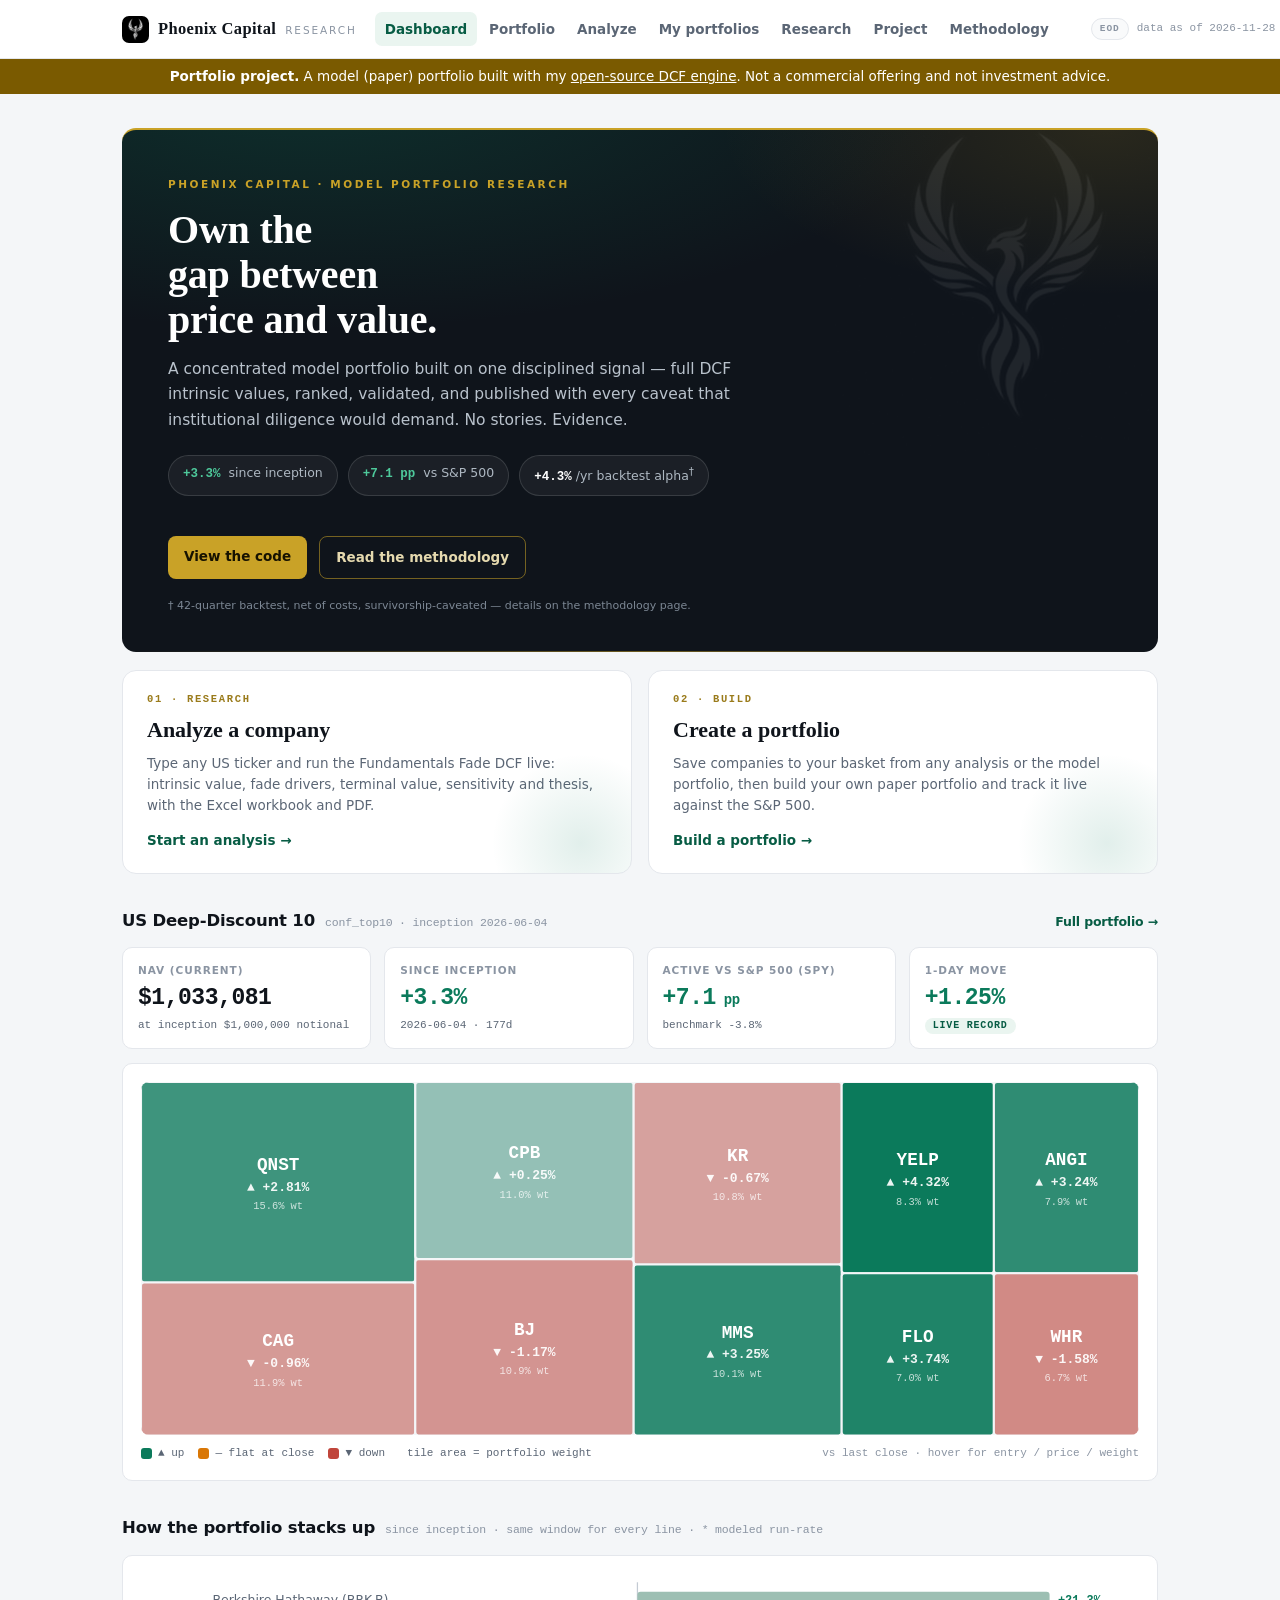
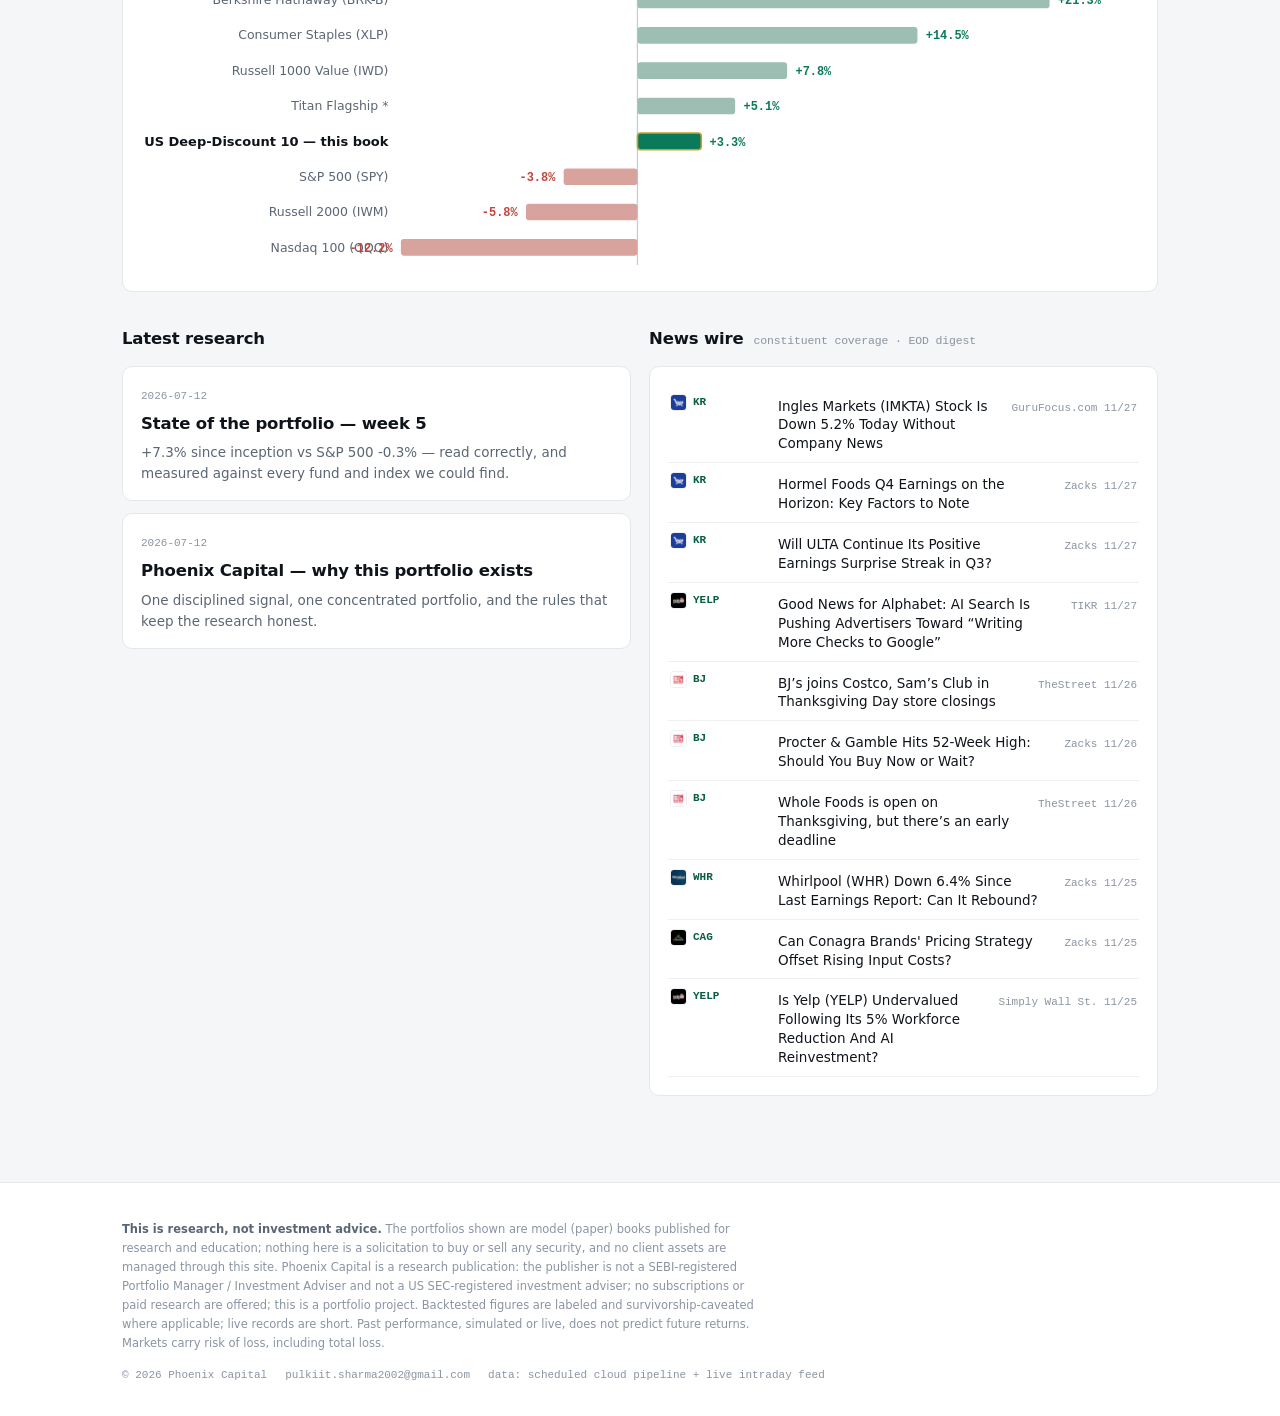
==== commit f01ba0e7: "data refresh 2026-11-28 00:22 UTC" ====
--- a/index.html
+++ b/index.html
@@ -10,7 +10,7 @@
   <a class="brand" href="index.html"><img class="logo-chip" src="assets/logo-chip.png" alt=""><span class="wordmark">Phoenix Capital</span>
     <small>research</small></a>
   <nav class="main"><a href="index.html" class="on">Dashboard</a><a href="us.html" class="">Portfolio</a><a href="analyze.html" class="">Analyze</a><a href="portfolios.html" class="">My portfolios <span class="bcount" hidden></span></a><a href="research.html" class="">Research</a><a href="pricing.html" class="">Project</a><a href="about.html" class="">Methodology</a></nav>
-  <span class="asof"><span class="feedpill pill" id="feedpill">EOD</span><span class="txt">2026-11-27</span></span>
+  <span class="asof"><span class="feedpill pill" id="feedpill">EOD</span><span class="txt">2026-11-28</span></span>
 </div></header>
 <div class="demo-banner" style="background:#7a5a00;color:#fff;text-align:center;padding:8px 16px;font-size:13.5px;line-height:1.4"><b>Portfolio project.</b> A model (paper) portfolio built with my <a href="https://github.com/PS11242026/dcf-valuation-platform" style="color:#fff;text-decoration:underline">open-source DCF engine</a>. Not a commercial offering and not investment advice.</div>
 <main><div class="wrap">
@@ -22,8 +22,8 @@
   intrinsic values, ranked, validated, and published with every caveat that institutional
   diligence would demand. No stories. Evidence.</p>
   <div class="h-chips">
-    <span class="h-chip"><b class="pos">+5.8%</b> since inception</span>
-    <span class="h-chip"><b class="pos">+9.6 pp</b> vs S&amp;P 500</span>
+    <span class="h-chip"><b class="pos">+3.3%</b> since inception</span>
+    <span class="h-chip"><b class="pos">+7.1 pp</b> vs S&amp;P 500</span>
     <span class="h-chip"><b>+4.3%</b>/yr backtest alpha<sup>†</sup></span>
   </div>
   <div class="h-ctas"><a class="cta gold" href="https://github.com/PS11242026/dcf-valuation-platform">View the code</a>
@@ -46,15 +46,15 @@
 <h2 class="sec">US Deep-Discount 10 <span class="sub">conf_top10 · inception 2026-06-04</span>
   <a href="us.html" style="margin-left:auto;font-size:12.5px">Full portfolio →</a></h2>
 <div class="kpis">
-  <div class="tile"><div class="lab">NAV (current)</div><div class="val tab">$1,057,563</div><div class="sub">at inception $1,000,000 notional</div></div>
+  <div class="tile"><div class="lab">NAV (current)</div><div class="val tab">$1,033,081</div><div class="sub">at inception $1,000,000 notional</div></div>
   <div class="tile"><div class="lab">Since inception</div>
-    <div class="val tab pos">+5.8%</div>
-    <div class="sub">2026-06-04 · 176d</div></div>
+    <div class="val tab pos">+3.3%</div>
+    <div class="sub">2026-06-04 · 177d</div></div>
   <div class="tile"><div class="lab">Active vs S&amp;P 500 (SPY)</div>
-    <div class="val tab pos">+9.6<span style="font-size:14px"> pp</span></div>
+    <div class="val tab pos">+7.1<span style="font-size:14px"> pp</span></div>
     <div class="sub">benchmark -3.8%</div></div>
   <div class="tile"><div class="lab">1-day move</div>
-    <div class="val tab pos" id="day-us">+1.08%</div>
+    <div class="val tab pos" id="day-us">+1.25%</div>
     <div class="sub"><span class="badge live">live record</span></div></div>
 </div>
 <div style="height:14px"></div>
@@ -81,6 +81,6 @@
     <span>pulkiit.sharma2002@gmail.com</span>
     <span>data: scheduled cloud pipeline + live intraday feed</span></div>
 </div></footer>
-<script>window.SITE_DATA = {"as_of": "2026-11-27", "config": {"finnhub_key": "dc2afj9r01qjj5fhtak0dc2afj9r01qjj5fhtakg", "refresh_seconds": 60, "quote_seconds": 60, "news_seconds": 300, "data_prefix": "data/", "asset_prefix": "assets/"}, "books": {"us": {"status": {"as_of": "2026-11-27", "book": "conf_top10", "book_id": "discount_x_conf_top10", "currency": "USD", "inception": "2026-06-04", "days": 176, "capital": 1000000.0, "capital_basis": "notional", "cash": 0.0, "value_at_inception": 1000000.0, "value": 1057562.8194012335, "return_since_inception": 0.057562819401233326, "benchmarks": {"SPY": {"entry": 757.2550048828125, "last": 728.3200073242188, "return": -0.038210374803757885, "active": 0.09577319420499121}, "QQQ": {"entry": 741.8599853515625, "last": 650.989990234375, "return": -0.12248941432543337, "active": 0.18005223372666668}}, "comparables": [{"name": "Titan Flagship (modeled)", "kind": "run_rate", "note": "reported ~10.72%/yr net run-rate compounded over the window; no daily NAV published", "symbol": null, "return": 0.05032922779277804, "active": 0.007233591608455284}, {"name": "Russell 2000 (IWM)", "kind": "index", "note": "small/mid-cap universe proxy", "symbol": "IWM", "return": -0.0577107527179872, "active": 0.11527357211922053}, {"name": "Russell 1000 Value (IWD)", "kind": "index", "note": "value-factor benchmark", "symbol": "IWD", "return": 0.07753868119050433, "active": -0.019975861789271007}, {"name": "Consumer Staples (XLP)", "kind": "index", "note": "sector-fair for the staples-heavy book", "symbol": "XLP", "return": 0.1450125479827793, "active": -0.08744972858154597}, {"name": "Berkshire Hathaway (BRK-B)", "kind": "index", "note": "flagship value manager, tradeable comparison", "symbol": "BRK-B", "return": 0.21344247561233454, "active": -0.15587965621110123}], "holdings": [{"ticker": "MMS", "sector": "industrials_assetlight_services", "entry_price": 60.64500045776367, "price": 63.15999984741211, "entry_value": 100000.0, "weight": 0.10942043404916885, "market_value": 104147.08445983114, "return": 0.04147084459831141, "contribution": 0.0046078716220346, "inception_discount": 4.755931966313579, "current_discount": 4.654686524110777, "current_intrinsic": 357.15, "conviction": 0.505, "day_change": 0.0325323154820214, "company": "Maximus, Inc."}, {"ticker": "WHR", "sector": "consumer_discretionary", "entry_price": 38.7400016784668, "price": 26.709999084472656, "entry_value": 100000.0, "weight": 0.07243785046961637, "market_value": 68946.8196366112, "return": -0.310531803633888, "contribution": -0.03450353373709866, "inception_discount": 4.218364331422412, "current_discount": 7.096967705465943, "current_intrinsic": 216.27, "conviction": 0.505, "day_change": -0.015843784629552715, "company": "Whirlpool Corporation"}, {"ticker": "KR", "sector": "consumer_staples", "entry_price": 62.380001068115234, "price": 69.36000061035156, "entry_value": 100000.0, "weight": 0.11681941498330066, "market_value": 111189.48288348792, "return": 0.11189482883487911, "contribution": 0.012432758759431013, "inception_discount": 4.124266794909185, "current_discount": 3.5555074570291083, "current_intrinsic": 315.97, "conviction": 0.84, "day_change": -0.00673064883830643, "company": "The Kroger Co."}, {"ticker": "CPB", "sector": "consumer_staples", "entry_price": 21.334999084472656, "price": 24.170000076293945, "entry_value": 100000.0, "weight": 0.11902421882318667, "market_value": 113288.02959211078, "return": 0.13288029592110773, "contribution": 0.014764477324567525, "inception_discount": 3.2943927812345697, "current_discount": 2.877947857018455, "current_intrinsic": 93.73, "conviction": 0.84, "day_change": 0.002488571730546729, "company": "The Campbell's Company"}, {"ticker": "CAG", "sector": "consumer_staples", "entry_price": 12.626999855041504, "price": 15.520000457763672, "entry_value": 100000.0, "weight": 0.1291346740996311, "market_value": 122911.22702093878, "return": 0.22911227020938774, "contribution": 0.025456918912154194, "inception_discount": 2.91445864061098, "current_discount": 2.2442009352398626, "current_intrinsic": 50.35, "conviction": 0.84, "day_change": -0.009572407007017003, "company": "Conagra Brands, Inc."}, {"ticker": "ANGI", "sector": "internet_platforms_marketplaces", "entry_price": 6.275000095367432, "price": null, "entry_value": 100000.0, "weight": null, "market_value": null, "return": null, "contribution": null, "inception_discount": 2.8878761047646657, "current_discount": 2.95, "current_intrinsic": 24.31, "conviction": 0.993, "day_change": null, "company": "Angi Inc."}, {"ticker": "BJ", "sector": "consumer_staples", "entry_price": 89.13999938964844, "price": 100.51000213623047, "entry_value": 100000.0, "weight": 0.11846443078932276, "market_value": 112755.21968188659, "return": 0.12755219681886598, "contribution": 0.014172466313207331, "inception_discount": 2.72527462338944, "current_discount": 2.2728086061936774, "current_intrinsic": 328.95, "conviction": 0.84, "day_change": -0.011701030951036695, "company": "BJ's Wholesale Club Holdings, Inc."}, {"ticker": "FLO", "sector": "consumer_staples", "entry_price": 7.289999961853027, "price": 5.269999980926514, "entry_value": 100000.0, "weight": 0.07595115876942907, "market_value": 72290.80944448929, "return": -0.2770919055551071, "contribution": -0.03078798950612301, "inception_discount": 2.6244166951128425, "current_discount": 4.1878558062524665, "current_intrinsic": 27.34, "conviction": 0.84, "day_change": 0.03740158662873494, "company": "Flowers Foods, Inc."}, {"ticker": "YELP", "sector": "internet_platforms_marketplaces", "entry_price": 23.520000457763672, "price": 20.049999237060547, "entry_value": 100000.0, "weight": 0.08956294202803404, "market_value": 85246.5937365332, "return": -0.14753406263466795, "contribution": -0.016392673626074217, "inception_discount": 2.5953911646826757, "current_discount": 3.2099752225414555, "current_intrinsic": 84.41, "conviction": 0.993, "day_change": 0.0431841807158313, "company": "Yelp Inc."}, {"ticker": "QNST", "sector": "internet_platforms_marketplaces", "entry_price": 11.829999923706055, "price": 19.049999237060547, "entry_value": 100000.0, "weight": 0.1691848759883105, "market_value": 161031.2710052211, "return": 0.610312710052211, "contribution": 0.06781252333913455, "inception_discount": 2.485763260371288, "current_discount": 0.9343832795704632, "current_intrinsic": 36.85, "conviction": 0.993, "day_change": 0.028062521918296612, "company": "QuinStreet, Inc."}], "sector_weights": {"consumer_staples": 0.5593938974648702, "internet_platforms_marketplaces": 0.25874781801634456, "industrials_assetlight_services": 0.10942043404916885, "consumer_discretionary": 0.07243785046961637}, "metrics": {"excess": {"SPY": 0.09577319420499121, "QQQ": 0.18005223372666668}, "primary_benchmark": "SPY", "alpha_basis": "simple_excess_return", "max_drawdown": -0.1503846261168077, "sharpe": 0.520289034756086, "volatility": 0.29994716068058347, "beta": 0.03748170820436716, "turnover": null, "hhi": 0.3970920394173241, "day_change": 0.010755805003714761, "bench_day_change": {"SPY": 0.016213192297017676, "QQQ": 0.02691148510986907}}, "honesty": null}, "track": {"inception": "2026-06-04", "rows": [{"date": "2026-06-04", "days": 0, "bench": {"SPY": -4.626470536550631e-05, "QQQ": -9.436730057033049e-05}, "books": {"discount_x_conf_top10": 0.0002282687906213665}}, {"date": "2026-06-05", "days": 1, "bench": {"SPY": -0.026021639953232367, "QQQ": -0.049605031299173596}, "books": {"discount_x_conf_top10": 0.005163007351116767}}, {"date": "2026-06-08", "days": 4, "bench": {"SPY": -0.028736588272977204, "QQQ": -0.03682710643529041}, "books": {"discount_x_conf_top10": -0.005855134973683807}}, {"date": "2026-06-09", "days": 5, "bench": {"SPY": -0.031587751491794935, "QQQ": -0.047910615819448}, "books": {"discount_x_conf_top10": 0.0058004153967183055}}, {"date": "2026-06-10", "days": 6, "bench": {"SPY": -0.04685526546349417, "QQQ": -0.06693011077092081}, "books": {"discount_x_conf_top10": 0.017482073372978746}}, {"date": "2026-06-11", "days": 7, "bench": {"SPY": -0.030654800333944077, "QQQ": -0.03541480557950161}, "books": {"discount_x_conf_top10": 0.01318112295033741}}, {"date": "2026-06-12", "days": 8, "bench": {"SPY": -0.025412380531876444, "QQQ": -0.029738534290707608}, "books": {"discount_x_conf_top10": 0.023322780186827197}}, {"date": "2026-06-14", "days": 10, "bench": {"SPY": -0.02047527554500872, "QQQ": -0.027660150030021424}, "books": {"discount_x_conf_top10": 0.033470806236069225}}, {"date": "2026-06-15", "days": 11, "bench": {"SPY": -0.0032023397367232365, "QQQ": 0.0028846611094994756}, "books": {"discount_x_conf_top10": 0.018787949572799112}}, {"date": "2026-06-16", "days": 12, "bench": {"SPY": -0.014139025923226689, "QQQ": -0.0182785429820429}, "books": {"discount_x_conf_top10": 0.005598940528212315}}, {"date": "2026-06-17", "days": 13, "bench": {"SPY": -0.026450354182917746, "QQQ": -0.028164813518860354}, "books": {"discount_x_conf_top10": -0.026725838006293655}}, {"date": "2026-06-18", "days": 14, "bench": {"SPY": -0.016328378173827263, "QQQ": -0.0038053799069556193}, "books": {"discount_x_conf_top10": -0.03290229628912942}}, {"date": "2026-06-22", "days": 18, "bench": {"SPY": -0.01942392220565614, "QQQ": -0.006305989962346881}, "books": {"discount_x_conf_top10": -0.06256240085900383}}, {"date": "2026-06-23", "days": 19, "bench": {"SPY": -0.03366385999494148, "QQQ": -0.03902733722792473}, "books": {"discount_x_conf_top10": -0.04189583956974372}}, {"date": "2026-06-24", "days": 20, "bench": {"SPY": -0.03411175715124193, "QQQ": -0.04310742717551186}, "books": {"discount_x_conf_top10": -0.013835843834768258}}, {"date": "2026-06-25", "days": 21, "bench": {"SPY": -0.03271543353494755, "QQQ": -0.0353512907093706}, "books": {"discount_x_conf_top10": -0.022970345959697012}}, {"date": "2026-06-26", "days": 22, "bench": {"SPY": -0.03971018950313476, "QQQ": -0.048628284488039686}, "books": {"discount_x_conf_top10": 0.01688813261402723}}, {"date": "2026-06-29", "days": 25, "bench": {"SPY": -0.0238895946808807, "QQQ": -0.024982734979926202}, "books": {"discount_x_conf_top10": 0.018493813944227732}}, {"date": "2026-06-30", "days": 26, "bench": {"SPY": -0.016288803312617395, "QQQ": -0.008393095176703835}, "books": {"discount_x_conf_top10": 0.009803750364988161}}, {"date": "2026-07-01", "days": 27, "bench": {"SPY": -0.01761927629427129, "QQQ": -0.02351506429564232}, "books": {"discount_x_conf_top10": 0.04327594163850135}}, {"date": "2026-07-02", "days": 28, "bench": {"SPY": -0.01891017441471521, "QQQ": -0.040441283546670315}, "books": {"discount_x_conf_top10": 0.05943898556607617}}, {"date": "2026-07-06", "days": 32, "bench": {"SPY": -0.01034781869974255, "QQQ": -0.026679371834643528}, "books": {"discount_x_conf_top10": 0.05729456491809646}}, {"date": "2026-07-07", "days": 33, "bench": {"SPY": -0.015050537339566628, "QQQ": -0.044709861275954554}, "books": {"discount_x_conf_top10": 0.06258853826077397}}, {"date": "2026-07-08", "days": 34, "bench": {"SPY": -0.018093449224002245, "QQQ": -0.04200323925837668}, "books": {"discount_x_conf_top10": 0.04677894624993929}}, {"date": "2026-07-09", "days": 35, "bench": {"SPY": -0.009781358160876441, "QQQ": -0.026059937304570457}, "books": {"discount_x_conf_top10": 0.04473642047608474}}, {"date": "2026-07-10", "days": 36, "bench": {"SPY": -0.005513398790637392, "QQQ": -0.023057131954775434}, "books": {"discount_x_conf_top10": 0.06446299114621844}}, {"date": "2026-07-11", "days": 37, "bench": {"SPY": -0.003043879090819601, "QQQ": -0.022039166296574653}, "books": {"discount_x_conf_top10": 0.07279951834841084}}, {"date": "2026-07-12", "days": 38, "bench": {"SPY": -0.003043879090819601, "QQQ": -0.022039166296574653}, "books": {"discount_x_conf_top10": 0.07279951834841084}}, {"date": "2026-07-13", "days": 39, "bench": {"SPY": -0.013127328045616005, "QQQ": -0.041599360375639494}, "books": {"discount_x_conf_top10": 0.07455503494480857}}, {"date": "2026-07-14", "days": 40, "bench": {"SPY": -0.009623300517632716, "QQQ": -0.030894142925241508}, "books": {"discount_x_conf_top10": 0.0663101077673181}}, {"date": "2026-07-15", "days": 41, "bench": {"SPY": -0.00569781280784365, "QQQ": -0.03351997271164231}, "books": {"discount_x_conf_top10": 0.06904103506672044}}, {"date": "2026-07-16", "days": 42, "bench": {"SPY": -0.011085555369099609, "QQQ": -0.04940938575361464}, "books": {"discount_x_conf_top10": 0.09395817797958103}}, {"date": "2026-07-17", "days": 43, "bench": {"SPY": -0.020873039170407726, "QQQ": -0.06369636469514428}, "books": {"discount_x_conf_top10": 0.06935459625866473}}, {"date": "2026-07-20", "days": 46, "bench": {"SPY": -0.02245369620337645, "QQQ": -0.06271336512477466}, "books": {"discount_x_conf_top10": 0.07324871612398856}}, {"date": "2026-07-21", "days": 47, "bench": {"SPY": -0.01429966278349426, "QQQ": -0.045329295806027514}, "books": {"discount_x_conf_top10": 0.05664211487127663}}, {"date": "2026-07-22", "days": 48, "bench": {"SPY": -0.015445802348473814, "QQQ": -0.05020389754228716}, "books": {"discount_x_conf_top10": 0.04069955184699496}}, {"date": "2026-07-23", "days": 49, "bench": {"SPY": -0.027604311999500974, "QQQ": -0.06823422243730248}, "books": {"discount_x_conf_top10": 0.008077291710262113}}, {"date": "2026-07-24", "days": 50, "bench": {"SPY": -0.026616391278828977, "QQQ": -0.07864317428233547}, "books": {"discount_x_conf_top10": 0.030143049396618514}}, {"date": "2026-07-27", "days": 53, "bench": {"SPY": -0.02640554028712816, "QQQ": -0.08148439516977635}, "books": {"discount_x_conf_top10": 0.056869765396404814}}, {"date": "2026-07-28", "days": 54, "bench": {"SPY": -0.024074008698086957, "QQQ": -0.0904121012611322}, "books": {"discount_x_conf_top10": 0.081705429855573}}, {"date": "2026-07-29", "days": 55, "bench": {"SPY": -0.03909101621634348, "QQQ": -0.10894083688575074}, "books": {"discount_x_conf_top10": 0.08798524830067389}}, {"date": "2026-07-30", "days": 56, "bench": {"SPY": -0.022980662481564607, "QQQ": -0.07955887441777354}, "books": {"discount_x_conf_top10": 0.04793334620256721}}, {"date": "2026-07-31", "days": 57, "bench": {"SPY": -0.015946251051635496, "QQQ": -0.07358008476437872}, "books": {"discount_x_conf_top10": 0.039577769957998166}}, {"date": "2026-08-03", "days": 60, "bench": {"SPY": -0.0019303827412981978, "QQQ": -0.05731361388586442}, "books": {"discount_x_conf_top10": 0.06149824278777666}}, {"date": "2026-08-04", "days": 61, "bench": {"SPY": 0.016063766627285148, "QQQ": -0.025292493381536607}, "books": {"discount_x_conf_top10": 0.0839575523194814}}, {"date": "2026-08-05", "days": 62, "bench": {"SPY": 0.014035131837484283, "QQQ": -0.034112421649224456}, "books": {"discount_x_conf_top10": 0.05767071992759772}}, {"date": "2026-08-06", "days": 63, "bench": {"SPY": 0.01241489994330558, "QQQ": -0.03768077261725855}, "books": {"discount_x_conf_top10": 0.03801621196469991}}, {"date": "2026-08-07", "days": 64, "bench": {"SPY": 0.018606149208027167, "QQQ": -0.026396599025523937}, "books": {"discount_x_conf_top10": 0.0947087802327998}}, {"date": "2026-08-10", "days": 67, "bench": {"SPY": 0.018303171808255136, "QQQ": -0.02930520162104433}, "books": {"discount_x_conf_top10": 0.07538600428424641}}, {"date": "2026-08-11", "days": 68, "bench": {"SPY": 0.015049489532650728, "QQQ": -0.03256387646061576}, "books": {"discount_x_conf_top10": 0.06221615193285045}}, {"date": "2026-08-12", "days": 69, "bench": {"SPY": 0.01759179151286072, "QQQ": -0.025494391686331275}, "books": {"discount_x_conf_top10": 0.05547236768309255}}, {"date": "2026-08-13", "days": 70, "bench": {"SPY": 0.02469205357743043, "QQQ": -0.014223710890842178}, "books": {"discount_x_conf_top10": 0.0829717952149107}}, {"date": "2026-08-14", "days": 71, "bench": {"SPY": 0.02266341878762934, "QQQ": -0.015570275501508357}, "books": {"discount_x_conf_top10": 0.07673291968092137}}, {"date": "2026-08-17", "days": 74, "bench": {"SPY": 0.017828918277992267, "QQQ": -0.01718620239819646}, "books": {"discount_x_conf_top10": 0.05140510601525626}}, {"date": "2026-08-18", "days": 75, "bench": {"SPY": 0.010952725692370713, "QQQ": -0.033829648840104976}, "books": {"discount_x_conf_top10": 0.06273503267248534}}, {"date": "2026-08-19", "days": 76, "bench": {"SPY": 0.013073486890242902, "QQQ": -0.03575525186525563}, "books": {"discount_x_conf_top10": 0.0857332812458442}}, {"date": "2026-08-20", "days": 77, "bench": {"SPY": 0.004563843923195421, "QQQ": -0.042690055496529156}, "books": {"discount_x_conf_top10": 0.06941789611954949}}, {"date": "2026-08-21", "days": 78, "bench": {"SPY": 0.008673745650190856, "QQQ": -0.03931011003704432}, "books": {"discount_x_conf_top10": 0.08545069536869565}}, {"date": "2026-08-24", "days": 81, "bench": {"SPY": 0.005709822287111033, "QQQ": -0.04889764677406161}, "books": {"discount_x_conf_top10": 0.09719691619456902}}, {"date": "2026-08-25", "days": 82, "bench": {"SPY": 0.0089240103020376, "QQQ": -0.04297282830564875}, "books": {"discount_x_conf_top10": 0.08095142342669687}}, {"date": "2026-08-26", "days": 83, "bench": {"SPY": 0.009147999180453725, "QQQ": -0.04209752428579916}, "books": {"discount_x_conf_top10": 0.06879971274529151}}, {"date": "2026-08-27", "days": 84, "bench": {"SPY": 0.015760789227513117, "QQQ": -0.028982032696336257}, "books": {"discount_x_conf_top10": 0.04939859015776325}}, {"date": "2026-08-28", "days": 85, "bench": {"SPY": 0.013455533411902643, "QQQ": -0.03528390900129119}, "books": {"discount_x_conf_top10": 0.06852122514395305}}, {"date": "2026-08-31", "days": 88, "bench": {"SPY": 0.010425759414182334, "QQQ": -0.034839551729817564}, "books": {"discount_x_conf_top10": 0.055071111200231546}}, {"date": "2026-09-01", "days": 89, "bench": {"SPY": 0.0034837161939202943, "QQQ": -0.04712021768816732}, "books": {"discount_x_conf_top10": 0.042785996684674456}}, {"date": "2026-09-02", "days": 90, "bench": {"SPY": 0.007936089581365602, "QQQ": -0.04496573076573096}, "books": {"discount_x_conf_top10": 0.05504382847957828}}, {"date": "2026-09-03", "days": 91, "bench": {"SPY": 0.018487585825461395, "QQQ": -0.03361425773906479}, "books": {"discount_x_conf_top10": 0.034611562205832745}}, {"date": "2026-09-04", "days": 92, "bench": {"SPY": 0.01456209811567244, "QQQ": -0.03187714249561113}, "books": {"discount_x_conf_top10": 0.026881572435468914}}, {"date": "2026-09-08", "days": 96, "bench": {"SPY": 0.008989941537210111, "QQQ": -0.032685064807381314}, "books": {"discount_x_conf_top10": 0.0034245284171279923}}, {"date": "2026-09-09", "days": 97, "bench": {"SPY": 0.004300441384633258, "QQQ": -0.03544549346364523}, "books": {"discount_x_conf_top10": -0.008062229674893262}}, {"date": "2026-09-10", "days": 98, "bench": {"SPY": -0.001719612350129407, "QQQ": -0.045706271369421736}, "books": {"discount_x_conf_top10": -0.013572951561958669}}, {"date": "2026-09-11", "days": 99, "bench": {"SPY": 0.006790030616918186, "QQQ": -0.037371096488795996}, "books": {"discount_x_conf_top10": -0.0037568125469687576}}, {"date": "2026-09-14", "days": 102, "bench": {"SPY": 0.0022980823682627882, "QQQ": -0.045046522996908034}, "books": {"discount_x_conf_top10": 0.013668159617914944}}, {"date": "2026-09-15", "days": 103, "bench": {"SPY": -0.002299210775710825, "QQQ": -0.05129459266317682}, "books": {"discount_x_conf_top10": 0.011860867656753338}}, {"date": "2026-09-16", "days": 104, "bench": {"SPY": -0.006698952015762871, "QQQ": -0.05105221596964582}, "books": {"discount_x_conf_top10": 0.01028010330866801}}, {"date": "2026-09-17", "days": 105, "bench": {"SPY": 0.004563843923195421, "QQQ": -0.03462416062877749}, "books": {"discount_x_conf_top10": 0.0004347156686413722}}, {"date": "2026-09-18", "days": 106, "bench": {"SPY": 0.005856676456407195, "QQQ": -0.028524182628617223}, "books": {"discount_x_conf_top10": -0.01484630313485764}}, {"date": "2026-09-21", "days": 109, "bench": {"SPY": 0.02145247639492509, "QQQ": -0.0005257254146854295}, "books": {"discount_x_conf_top10": -0.019122690581964585}}, {"date": "2026-09-22", "days": 110, "bench": {"SPY": 0.021294015749021566, "QQQ": 0.007548643587293569}, "books": {"discount_x_conf_top10": -0.039470715665226884}}, {"date": "2026-09-23", "days": 111, "bench": {"SPY": 0.013938491799621255, "QQQ": -0.0008761267513279769}, "books": {"discount_x_conf_top10": -0.06780463182386559}}, {"date": "2026-09-24", "days": 112, "bench": {"SPY": 0.013106533108361074, "QQQ": -0.0010244652368800455}, "books": {"discount_x_conf_top10": -0.06310823900599023}}, {"date": "2026-09-25", "days": 113, "bench": {"SPY": 0.018613242054842827, "QQQ": 0.003558642736589235}, "books": {"discount_x_conf_top10": -0.06764166171158782}}, {"date": "2026-09-28", "days": 116, "bench": {"SPY": 0.011033245623834453, "QQQ": -0.0071845849081099145}, "books": {"discount_x_conf_top10": -0.06509277796940593}}, {"date": "2026-09-29", "days": 117, "bench": {"SPY": 0.009171292734200476, "QQQ": -0.00529748571614741}, "books": {"discount_x_conf_top10": -0.05662927537678077}}, {"date": "2026-09-30", "days": 118, "bench": {"SPY": 0.0070980052496738555, "QQQ": -0.0028171971282722197}, "books": {"discount_x_conf_top10": -0.06642654138327063}}, {"date": "2026-10-01", "days": 119, "bench": {"SPY": 0.008893946303603073, "QQQ": 0.00022921298987688132}, "books": {"discount_x_conf_top10": -0.06535534001276698}}, {"date": "2026-10-02", "days": 120, "bench": {"SPY": 0.016355137550449816, "QQQ": 0.010406319104302009}, "books": {"discount_x_conf_top10": -0.06119474663432813}}, {"date": "2026-10-05", "days": 123, "bench": {"SPY": 0.023208842587644662, "QQQ": 0.01932982926511806}, "books": {"discount_x_conf_top10": -0.06180046238206703}}, {"date": "2026-10-06", "days": 124, "bench": {"SPY": 0.028834437318820072, "QQQ": 0.023993729469764302}, "books": {"discount_x_conf_top10": -0.05991675016126576}}, {"date": "2026-10-07", "days": 125, "bench": {"SPY": 0.02636491761900217, "QQQ": 0.021392170261975707}, "books": {"discount_x_conf_top10": -0.05326423538176591}}, {"date": "2026-10-08", "days": 126, "bench": {"SPY": 0.022020307142835316, "QQQ": 0.007710392595943194}, "books": {"discount_x_conf_top10": -0.02319712589729476}}, {"date": "2026-10-09", "days": 127, "bench": {"SPY": 0.02814772078621619, "QQQ": 0.012684380294791353}, "books": {"discount_x_conf_top10": -0.026914585188047412}}, {"date": "2026-10-12", "days": 130, "bench": {"SPY": 0.02752701608931707, "QQQ": 0.005634476529692289}, "books": {"discount_x_conf_top10": -0.027965343203608262}}, {"date": "2026-10-13", "days": 131, "bench": {"SPY": 0.027408210905155217, "QQQ": 0.002305046782980158}, "books": {"discount_x_conf_top10": -0.027666453302846183}}, {"date": "2026-10-14", "days": 132, "bench": {"SPY": 0.016302263601460698, "QQQ": -0.017402169411271484}, "books": {"discount_x_conf_top10": -0.025313031488095262}}, {"date": "2026-10-15", "days": 133, "bench": {"SPY": 0.019194291290000276, "QQQ": -0.018682750957371486}, "books": {"discount_x_conf_top10": 0.002415153276776072}}, {"date": "2026-10-16", "days": 134, "bench": {"SPY": 0.007916745453686591, "QQQ": -0.043215698638066735}, "books": {"discount_x_conf_top10": 0.001284094096988242}}, {"date": "2026-10-19", "days": 137, "bench": {"SPY": 0.012182125606901906, "QQQ": -0.03167713647321668}, "books": {"discount_x_conf_top10": -0.011547357460492614}}, {"date": "2026-10-20", "days": 138, "bench": {"SPY": 0.015575972207646949, "QQQ": -0.0326611233213604}, "books": {"discount_x_conf_top10": 0.005586765686007367}}, {"date": "2026-10-21", "days": 139, "bench": {"SPY": 0.020911082621509758, "QQQ": -0.022457031614444345}, "books": {"discount_x_conf_top10": -0.00877818100326525}}, {"date": "2026-10-22", "days": 140, "bench": {"SPY": 0.008854371442393205, "QQQ": -0.0504003658193245}, "books": {"discount_x_conf_top10": 0.049785608465829176}}, {"date": "2026-10-23", "days": 141, "bench": {"SPY": 0.003585272864234934, "QQQ": -0.05049465084674698}, "books": {"discount_x_conf_top10": 0.02912725027423655}}, {"date": "2026-10-26", "days": 144, "bench": {"SPY": 0.010716324332027183, "QQQ": -0.03998055391877697}, "books": {"discount_x_conf_top10": 0.015034809546221361}}, {"date": "2026-10-27", "days": 145, "bench": {"SPY": 0.01638149392441246, "QQQ": -0.02778150292308268}, "books": {"discount_x_conf_top10": 0.0027257619577992997}}, {"date": "2026-10-28", "days": 146, "bench": {"SPY": 0.019881007822603936, "QQQ": -0.02190440288041584}, "books": {"discount_x_conf_top10": -0.007187738315280512}}, {"date": "2026-10-29", "days": 147, "bench": {"SPY": 0.015985342309653428, "QQQ": -0.03574792955509809}, "books": {"discount_x_conf_top10": 0.01716002619069713}}, {"date": "2026-10-30", "days": 148, "bench": {"SPY": -0.0020271033796931404, "QQQ": -0.06924486578534572}, "books": {"discount_x_conf_top10": 0.03282601741937663}}, {"date": "2026-11-02", "days": 151, "bench": {"SPY": -0.006807520932361144, "QQQ": -0.0819156710107437}, "books": {"discount_x_conf_top10": 0.06129656259164279}}, {"date": "2026-11-03", "days": 152, "bench": {"SPY": -0.003836262920869804, "QQQ": -0.07626770168480601}, "books": {"discount_x_conf_top10": 0.05119455672944534}}, {"date": "2026-11-04", "days": 153, "bench": {"SPY": 0.012617932683402833, "QQQ": -0.06727680981591055}, "books": {"discount_x_conf_top10": 0.1225625871525384}}, {"date": "2026-11-05", "days": 154, "bench": {"SPY": -0.032030167811919585, "QQQ": -0.1278003928378263}, "books": {"discount_x_conf_top10": 0.13618733233742464}}, {"date": "2026-11-06", "days": 155, "bench": {"SPY": -0.029006116451971042, "QQQ": -0.115601341842132}, "books": {"discount_x_conf_top10": 0.10575702117072816}}, {"date": "2026-11-09", "days": 158, "bench": {"SPY": -0.006028355589558276, "QQQ": -0.08426119618246009}, "books": {"discount_x_conf_top10": 0.08844336349688464}}, {"date": "2026-11-10", "days": 159, "bench": {"SPY": -0.009686330133653387, "QQQ": -0.09044830144618099}, "books": {"discount_x_conf_top10": 0.08308693036770562}}, {"date": "2026-11-11", "days": 160, "bench": {"SPY": 0.003374018869874096, "QQQ": -0.06939312199774994}, "books": {"discount_x_conf_top10": 0.0861143113188561}}, {"date": "2026-11-12", "days": 161, "bench": {"SPY": -0.00017828837677458242, "QQQ": -0.07237215040781975}, "books": {"discount_x_conf_top10": 0.06648631005585096}}, {"date": "2026-11-13", "days": 162, "bench": {"SPY": -0.003809825946375134, "QQQ": -0.08353324337038859}, "books": {"discount_x_conf_top10": 0.06839738186972336}}, {"date": "2026-11-16", "days": 165, "bench": {"SPY": -0.022852265834095387, "QQQ": -0.10798531654675902}, "books": {"discount_x_conf_top10": 0.07094866776817811}}, {"date": "2026-11-17", "days": 166, "bench": {"SPY": -0.03276967769298067, "QQQ": -0.11445552371219081}, "books": {"discount_x_conf_top10": 0.03961726745020604}}, {"date": "2026-11-18", "days": 167, "bench": {"SPY": -0.035727717217224675, "QQQ": -0.11100474107241731}, "books": {"discount_x_conf_top10": 0.0412713996069663}}, {"date": "2026-11-19", "days": 168, "bench": {"SPY": -0.05465135192078319, "QQQ": -0.13050981214243063}, "books": {"discount_x_conf_top10": 0.01081951173039294}}, {"date": "2026-11-20", "days": 169, "bench": {"SPY": -0.08906511926541316, "QQQ": -0.17983174153989334}, "books": {"discount_x_conf_top10": -0.0007699438268632619}}, {"date": "2026-11-23", "days": 172, "bench": {"SPY": -0.045981878098788176, "QQQ": null}, "books": {"discount_x_conf_top10": -0.011981233590691042}}, {"date": "2026-11-24", "days": 173, "bench": {"SPY": -0.05080847975628977, "QQQ": -0.13986468041736178}, "books": {"discount_x_conf_top10": 0.008247154253262456}}, {"date": "2026-11-25", "days": 174, "bench": {"SPY": -0.05355526528617305, "QQQ": -0.14548566415080866}, "books": {"discount_x_conf_top10": 0.02082451629164068}}, {"date": "2026-11-26", "days": 175, "bench": {"SPY": -0.05355526528617305, "QQQ": null}, "books": {"discount_x_conf_top10": 0.02082451629164068}}, {"date": "2026-11-27", "days": 176, "bench": {"SPY": -0.038210374803757885, "QQQ": -0.12248941432543337}, "books": {"discount_x_conf_top10": 0.057562819401233326}}]}, "logos": {"ANGI": "logos/ANGI.png", "YELP": "logos/YELP.png", "MMS": "logos/MMS.png", "QNST": "logos/QNST.png", "KR": "logos/KR.png", "FLO": "logos/FLO.png", "WHR": "logos/WHR.png", "CAG": "logos/CAG.png", "CPB": "logos/CPB.png", "QQQ": "logos/QQQ.png", "IWM": "logos/IWM.png", "BJ": "logos/BJ.png", "XLP": "logos/XLP.png", "SPY": "logos/SPY.png", "IWD": "logos/IWD.png", "BRK-B": "logos/BRK-B.png"}, "cfg": {"label": "US Deep-Discount 10"}}}};</script><script>window.DESK = {"api_url": "", "analyzer_url": "https://state-spacedcf-valuation-platform.streamlit.app", "finnhub_key": "dc2afj9r01qjj5fhtak0dc2afj9r01qjj5fhtakg", "prefix": "", "code_url": "https://github.com/PS11242026/dcf-valuation-platform"};</script>
+<script>window.SITE_DATA = {"as_of": "2026-11-28", "config": {"finnhub_key": "dc2afj9r01qjj5fhtak0dc2afj9r01qjj5fhtakg", "refresh_seconds": 60, "quote_seconds": 60, "news_seconds": 300, "data_prefix": "data/", "asset_prefix": "assets/"}, "books": {"us": {"status": {"as_of": "2026-11-28", "book": "conf_top10", "book_id": "discount_x_conf_top10", "currency": "USD", "inception": "2026-06-04", "days": 177, "capital": 1000000.0, "capital_basis": "notional", "cash": 0.0, "value_at_inception": 1000000.0, "value": 1033081.435104501, "return_since_inception": 0.033081435104501, "benchmarks": {"SPY": {"entry": 757.2550048828125, "last": 728.3200073242188, "return": -0.038210374803757885, "active": 0.07129180990825888}, "QQQ": {"entry": 741.8599853515625, "last": 650.989990234375, "return": -0.12248941432543337, "active": 0.15557084942993438}}, "comparables": [{"name": "Titan Flagship (modeled)", "kind": "run_rate", "note": "reported ~10.72%/yr net run-rate compounded over the window; no daily NAV published", "symbol": null, "return": 0.050622308532509486, "active": -0.017540873428008488}, {"name": "Russell 2000 (IWM)", "kind": "index", "note": "small/mid-cap universe proxy", "symbol": "IWM", "return": -0.0577107527179872, "active": 0.0907921878224882}, {"name": "Russell 1000 Value (IWD)", "kind": "index", "note": "value-factor benchmark", "symbol": "IWD", "return": 0.07753868119050433, "active": -0.044457246086003335}, {"name": "Consumer Staples (XLP)", "kind": "index", "note": "sector-fair for the staples-heavy book", "symbol": "XLP", "return": 0.14501265590840617, "active": -0.11193122080390518}, {"name": "Berkshire Hathaway (BRK-B)", "kind": "index", "note": "flagship value manager, tradeable comparison", "symbol": "BRK-B", "return": 0.21344247561233454, "active": -0.18036104050783353}], "holdings": [{"ticker": "MMS", "sector": "industrials_assetlight_services", "entry_price": 60.64500045776367, "price": 63.15999984741211, "entry_value": 100000.0, "weight": 0.10081207629996389, "market_value": 104147.08445983114, "return": 0.04147084459831141, "contribution": 0.004147084459831141, "inception_discount": 4.755931966313579, "current_discount": 4.654686524110777, "current_intrinsic": 357.15, "conviction": 0.505, "day_change": 0.0325323154820214, "company": "Maximus, Inc."}, {"ticker": "WHR", "sector": "consumer_discretionary", "entry_price": 38.7400016784668, "price": 26.709999084472656, "entry_value": 100000.0, "weight": 0.06673899781156836, "market_value": 68946.8196366112, "return": -0.310531803633888, "contribution": -0.031053180363388798, "inception_discount": 4.218364331422412, "current_discount": 7.096967705465943, "current_intrinsic": 216.27, "conviction": 0.505, "day_change": -0.015843784629552715, "company": "Whirlpool Corporation"}, {"ticker": "KR", "sector": "consumer_staples", "entry_price": 62.380001068115234, "price": 69.36000061035156, "entry_value": 100000.0, "weight": 0.10762896235013707, "market_value": 111189.48288348792, "return": 0.11189482883487911, "contribution": 0.011189482883487912, "inception_discount": 4.124266794909185, "current_discount": 3.5555074570291083, "current_intrinsic": 315.97, "conviction": 0.84, "day_change": -0.00673064883830643, "company": "The Kroger Co."}, {"ticker": "CPB", "sector": "consumer_staples", "entry_price": 21.334999084472656, "price": 24.170000076293945, "entry_value": 100000.0, "weight": 0.109660309190099, "market_value": 113288.02959211078, "return": 0.13288029592110773, "contribution": 0.013288029592110773, "inception_discount": 3.2943927812345697, "current_discount": 2.877947857018455, "current_intrinsic": 93.73, "conviction": 0.84, "day_change": 0.002488571730546729, "company": "The Campbell's Company"}, {"ticker": "CAG", "sector": "consumer_staples", "entry_price": 12.626999855041504, "price": 15.520000457763672, "entry_value": 100000.0, "weight": 0.11897535164641278, "market_value": 122911.22702093878, "return": 0.22911227020938774, "contribution": 0.022911227020938774, "inception_discount": 2.91445864061098, "current_discount": 2.2442009352398626, "current_intrinsic": 50.35, "conviction": 0.84, "day_change": -0.009572407007017003, "company": "Conagra Brands, Inc."}, {"ticker": "ANGI", "sector": "internet_platforms_marketplaces", "entry_price": 6.275000095367432, "price": 5.099999904632568, "entry_value": 100000.0, "weight": 0.07867230489450203, "market_value": 81274.89764339101, "return": -0.1872510235660899, "contribution": -0.018725102356608993, "inception_discount": 2.8878761047646657, "current_discount": 3.7666667558009346, "current_intrinsic": 24.31, "conviction": 0.993, "day_change": 0.03238863270421399, "company": "Angi Inc."}, {"ticker": "BJ", "sector": "consumer_staples", "entry_price": 89.13999938964844, "price": 100.51000213623047, "entry_value": 100000.0, "weight": 0.10914456097111151, "market_value": 112755.21968188659, "return": 0.12755219681886598, "contribution": 0.012755219681886597, "inception_discount": 2.72527462338944, "current_discount": 2.2728086061936774, "current_intrinsic": 328.95, "conviction": 0.84, "day_change": -0.011701030951036695, "company": "BJ's Wholesale Club Holdings, Inc."}, {"ticker": "FLO", "sector": "consumer_staples", "entry_price": 7.289999961853027, "price": 5.269999980926514, "entry_value": 100000.0, "weight": 0.0699759060496298, "market_value": 72290.80944448929, "return": -0.2770919055551071, "contribution": -0.02770919055551071, "inception_discount": 2.6244166951128425, "current_discount": 4.1878558062524665, "current_intrinsic": 27.34, "conviction": 0.84, "day_change": 0.03740158662873494, "company": "Flowers Foods, Inc."}, {"ticker": "YELP", "sector": "internet_platforms_marketplaces", "entry_price": 23.520000457763672, "price": 20.049999237060547, "entry_value": 100000.0, "weight": 0.08251681894555593, "market_value": 85246.5937365332, "return": -0.14753406263466795, "contribution": -0.014753406263466795, "inception_discount": 2.5953911646826757, "current_discount": 3.2099752225414555, "current_intrinsic": 84.41, "conviction": 0.993, "day_change": 0.0431841807158313, "company": "Yelp Inc."}, {"ticker": "QNST", "sector": "internet_platforms_marketplaces", "entry_price": 11.829999923706055, "price": 19.049999237060547, "entry_value": 100000.0, "weight": 0.15587471184101961, "market_value": 161031.2710052211, "return": 0.610312710052211, "contribution": 0.0610312710052211, "inception_discount": 2.485763260371288, "current_discount": 0.9343832795704632, "current_intrinsic": 36.85, "conviction": 0.993, "day_change": 0.028062521918296612, "company": "QuinStreet, Inc."}], "sector_weights": {"consumer_staples": 0.5153850902073902, "internet_platforms_marketplaces": 0.31706383568107754, "industrials_assetlight_services": 0.10081207629996389, "consumer_discretionary": 0.06673899781156836}, "metrics": {"excess": {"SPY": 0.07129180990825888, "QQQ": 0.15557084942993438}, "primary_benchmark": "SPY", "alpha_basis": "simple_excess_return", "max_drawdown": -0.1503846261168077, "sharpe": 0.3622428238426532, "volatility": 0.3006193850942931, "beta": 0.037067204733696506, "turnover": null, "hhi": 0.38076843566167934, "day_change": 0.012457709420298665, "bench_day_change": {"SPY": 0.016213192297017676, "QQQ": 0.02691148510986907}}, "honesty": null}, "track": {"inception": "2026-06-04", "rows": [{"date": "2026-06-04", "days": 0, "bench": {"SPY": -4.626470536550631e-05, "QQQ": -9.436730057033049e-05}, "books": {"discount_x_conf_top10": 0.0002282687906213665}}, {"date": "2026-06-05", "days": 1, "bench": {"SPY": -0.026021639953232367, "QQQ": -0.049605031299173596}, "books": {"discount_x_conf_top10": 0.005163007351116767}}, {"date": "2026-06-08", "days": 4, "bench": {"SPY": -0.028736588272977204, "QQQ": -0.03682710643529041}, "books": {"discount_x_conf_top10": -0.005855134973683807}}, {"date": "2026-06-09", "days": 5, "bench": {"SPY": -0.031587751491794935, "QQQ": -0.047910615819448}, "books": {"discount_x_conf_top10": 0.0058004153967183055}}, {"date": "2026-06-10", "days": 6, "bench": {"SPY": -0.04685526546349417, "QQQ": -0.06693011077092081}, "books": {"discount_x_conf_top10": 0.017482073372978746}}, {"date": "2026-06-11", "days": 7, "bench": {"SPY": -0.030654800333944077, "QQQ": -0.03541480557950161}, "books": {"discount_x_conf_top10": 0.01318112295033741}}, {"date": "2026-06-12", "days": 8, "bench": {"SPY": -0.025412380531876444, "QQQ": -0.029738534290707608}, "books": {"discount_x_conf_top10": 0.023322780186827197}}, {"date": "2026-06-14", "days": 10, "bench": {"SPY": -0.02047527554500872, "QQQ": -0.027660150030021424}, "books": {"discount_x_conf_top10": 0.033470806236069225}}, {"date": "2026-06-15", "days": 11, "bench": {"SPY": -0.0032023397367232365, "QQQ": 0.0028846611094994756}, "books": {"discount_x_conf_top10": 0.018787949572799112}}, {"date": "2026-06-16", "days": 12, "bench": {"SPY": -0.014139025923226689, "QQQ": -0.0182785429820429}, "books": {"discount_x_conf_top10": 0.005598940528212315}}, {"date": "2026-06-17", "days": 13, "bench": {"SPY": -0.026450354182917746, "QQQ": -0.028164813518860354}, "books": {"discount_x_conf_top10": -0.026725838006293655}}, {"date": "2026-06-18", "days": 14, "bench": {"SPY": -0.016328378173827263, "QQQ": -0.0038053799069556193}, "books": {"discount_x_conf_top10": -0.03290229628912942}}, {"date": "2026-06-22", "days": 18, "bench": {"SPY": -0.01942392220565614, "QQQ": -0.006305989962346881}, "books": {"discount_x_conf_top10": -0.06256240085900383}}, {"date": "2026-06-23", "days": 19, "bench": {"SPY": -0.03366385999494148, "QQQ": -0.03902733722792473}, "books": {"discount_x_conf_top10": -0.04189583956974372}}, {"date": "2026-06-24", "days": 20, "bench": {"SPY": -0.03411175715124193, "QQQ": -0.04310742717551186}, "books": {"discount_x_conf_top10": -0.013835843834768258}}, {"date": "2026-06-25", "days": 21, "bench": {"SPY": -0.03271543353494755, "QQQ": -0.0353512907093706}, "books": {"discount_x_conf_top10": -0.022970345959697012}}, {"date": "2026-06-26", "days": 22, "bench": {"SPY": -0.03971018950313476, "QQQ": -0.048628284488039686}, "books": {"discount_x_conf_top10": 0.01688813261402723}}, {"date": "2026-06-29", "days": 25, "bench": {"SPY": -0.0238895946808807, "QQQ": -0.024982734979926202}, "books": {"discount_x_conf_top10": 0.018493813944227732}}, {"date": "2026-06-30", "days": 26, "bench": {"SPY": -0.016288803312617395, "QQQ": -0.008393095176703835}, "books": {"discount_x_conf_top10": 0.009803750364988161}}, {"date": "2026-07-01", "days": 27, "bench": {"SPY": -0.01761927629427129, "QQQ": -0.02351506429564232}, "books": {"discount_x_conf_top10": 0.04327594163850135}}, {"date": "2026-07-02", "days": 28, "bench": {"SPY": -0.01891017441471521, "QQQ": -0.040441283546670315}, "books": {"discount_x_conf_top10": 0.05943898556607617}}, {"date": "2026-07-06", "days": 32, "bench": {"SPY": -0.01034781869974255, "QQQ": -0.026679371834643528}, "books": {"discount_x_conf_top10": 0.05729456491809646}}, {"date": "2026-07-07", "days": 33, "bench": {"SPY": -0.015050537339566628, "QQQ": -0.044709861275954554}, "books": {"discount_x_conf_top10": 0.06258853826077397}}, {"date": "2026-07-08", "days": 34, "bench": {"SPY": -0.018093449224002245, "QQQ": -0.04200323925837668}, "books": {"discount_x_conf_top10": 0.04677894624993929}}, {"date": "2026-07-09", "days": 35, "bench": {"SPY": -0.009781358160876441, "QQQ": -0.026059937304570457}, "books": {"discount_x_conf_top10": 0.04473642047608474}}, {"date": "2026-07-10", "days": 36, "bench": {"SPY": -0.005513398790637392, "QQQ": -0.023057131954775434}, "books": {"discount_x_conf_top10": 0.06446299114621844}}, {"date": "2026-07-11", "days": 37, "bench": {"SPY": -0.003043879090819601, "QQQ": -0.022039166296574653}, "books": {"discount_x_conf_top10": 0.07279951834841084}}, {"date": "2026-07-12", "days": 38, "bench": {"SPY": -0.003043879090819601, "QQQ": -0.022039166296574653}, "books": {"discount_x_conf_top10": 0.07279951834841084}}, {"date": "2026-07-13", "days": 39, "bench": {"SPY": -0.013127328045616005, "QQQ": -0.041599360375639494}, "books": {"discount_x_conf_top10": 0.07455503494480857}}, {"date": "2026-07-14", "days": 40, "bench": {"SPY": -0.009623300517632716, "QQQ": -0.030894142925241508}, "books": {"discount_x_conf_top10": 0.0663101077673181}}, {"date": "2026-07-15", "days": 41, "bench": {"SPY": -0.00569781280784365, "QQQ": -0.03351997271164231}, "books": {"discount_x_conf_top10": 0.06904103506672044}}, {"date": "2026-07-16", "days": 42, "bench": {"SPY": -0.011085555369099609, "QQQ": -0.04940938575361464}, "books": {"discount_x_conf_top10": 0.09395817797958103}}, {"date": "2026-07-17", "days": 43, "bench": {"SPY": -0.020873039170407726, "QQQ": -0.06369636469514428}, "books": {"discount_x_conf_top10": 0.06935459625866473}}, {"date": "2026-07-20", "days": 46, "bench": {"SPY": -0.02245369620337645, "QQQ": -0.06271336512477466}, "books": {"discount_x_conf_top10": 0.07324871612398856}}, {"date": "2026-07-21", "days": 47, "bench": {"SPY": -0.01429966278349426, "QQQ": -0.045329295806027514}, "books": {"discount_x_conf_top10": 0.05664211487127663}}, {"date": "2026-07-22", "days": 48, "bench": {"SPY": -0.015445802348473814, "QQQ": -0.05020389754228716}, "books": {"discount_x_conf_top10": 0.04069955184699496}}, {"date": "2026-07-23", "days": 49, "bench": {"SPY": -0.027604311999500974, "QQQ": -0.06823422243730248}, "books": {"discount_x_conf_top10": 0.008077291710262113}}, {"date": "2026-07-24", "days": 50, "bench": {"SPY": -0.026616391278828977, "QQQ": -0.07864317428233547}, "books": {"discount_x_conf_top10": 0.030143049396618514}}, {"date": "2026-07-27", "days": 53, "bench": {"SPY": -0.02640554028712816, "QQQ": -0.08148439516977635}, "books": {"discount_x_conf_top10": 0.056869765396404814}}, {"date": "2026-07-28", "days": 54, "bench": {"SPY": -0.024074008698086957, "QQQ": -0.0904121012611322}, "books": {"discount_x_conf_top10": 0.081705429855573}}, {"date": "2026-07-29", "days": 55, "bench": {"SPY": -0.03909101621634348, "QQQ": -0.10894083688575074}, "books": {"discount_x_conf_top10": 0.08798524830067389}}, {"date": "2026-07-30", "days": 56, "bench": {"SPY": -0.022980662481564607, "QQQ": -0.07955887441777354}, "books": {"discount_x_conf_top10": 0.04793334620256721}}, {"date": "2026-07-31", "days": 57, "bench": {"SPY": -0.015946251051635496, "QQQ": -0.07358008476437872}, "books": {"discount_x_conf_top10": 0.039577769957998166}}, {"date": "2026-08-03", "days": 60, "bench": {"SPY": -0.0019303827412981978, "QQQ": -0.05731361388586442}, "books": {"discount_x_conf_top10": 0.06149824278777666}}, {"date": "2026-08-04", "days": 61, "bench": {"SPY": 0.016063766627285148, "QQQ": -0.025292493381536607}, "books": {"discount_x_conf_top10": 0.0839575523194814}}, {"date": "2026-08-05", "days": 62, "bench": {"SPY": 0.014035131837484283, "QQQ": -0.034112421649224456}, "books": {"discount_x_conf_top10": 0.05767071992759772}}, {"date": "2026-08-06", "days": 63, "bench": {"SPY": 0.01241489994330558, "QQQ": -0.03768077261725855}, "books": {"discount_x_conf_top10": 0.03801621196469991}}, {"date": "2026-08-07", "days": 64, "bench": {"SPY": 0.018606149208027167, "QQQ": -0.026396599025523937}, "books": {"discount_x_conf_top10": 0.0947087802327998}}, {"date": "2026-08-10", "days": 67, "bench": {"SPY": 0.018303171808255136, "QQQ": -0.02930520162104433}, "books": {"discount_x_conf_top10": 0.07538600428424641}}, {"date": "2026-08-11", "days": 68, "bench": {"SPY": 0.015049489532650728, "QQQ": -0.03256387646061576}, "books": {"discount_x_conf_top10": 0.06221615193285045}}, {"date": "2026-08-12", "days": 69, "bench": {"SPY": 0.01759179151286072, "QQQ": -0.025494391686331275}, "books": {"discount_x_conf_top10": 0.05547236768309255}}, {"date": "2026-08-13", "days": 70, "bench": {"SPY": 0.02469205357743043, "QQQ": -0.014223710890842178}, "books": {"discount_x_conf_top10": 0.0829717952149107}}, {"date": "2026-08-14", "days": 71, "bench": {"SPY": 0.02266341878762934, "QQQ": -0.015570275501508357}, "books": {"discount_x_conf_top10": 0.07673291968092137}}, {"date": "2026-08-17", "days": 74, "bench": {"SPY": 0.017828918277992267, "QQQ": -0.01718620239819646}, "books": {"discount_x_conf_top10": 0.05140510601525626}}, {"date": "2026-08-18", "days": 75, "bench": {"SPY": 0.010952725692370713, "QQQ": -0.033829648840104976}, "books": {"discount_x_conf_top10": 0.06273503267248534}}, {"date": "2026-08-19", "days": 76, "bench": {"SPY": 0.013073486890242902, "QQQ": -0.03575525186525563}, "books": {"discount_x_conf_top10": 0.0857332812458442}}, {"date": "2026-08-20", "days": 77, "bench": {"SPY": 0.004563843923195421, "QQQ": -0.042690055496529156}, "books": {"discount_x_conf_top10": 0.06941789611954949}}, {"date": "2026-08-21", "days": 78, "bench": {"SPY": 0.008673745650190856, "QQQ": -0.03931011003704432}, "books": {"discount_x_conf_top10": 0.08545069536869565}}, {"date": "2026-08-24", "days": 81, "bench": {"SPY": 0.005709822287111033, "QQQ": -0.04889764677406161}, "books": {"discount_x_conf_top10": 0.09719691619456902}}, {"date": "2026-08-25", "days": 82, "bench": {"SPY": 0.0089240103020376, "QQQ": -0.04297282830564875}, "books": {"discount_x_conf_top10": 0.08095142342669687}}, {"date": "2026-08-26", "days": 83, "bench": {"SPY": 0.009147999180453725, "QQQ": -0.04209752428579916}, "books": {"discount_x_conf_top10": 0.06879971274529151}}, {"date": "2026-08-27", "days": 84, "bench": {"SPY": 0.015760789227513117, "QQQ": -0.028982032696336257}, "books": {"discount_x_conf_top10": 0.04939859015776325}}, {"date": "2026-08-28", "days": 85, "bench": {"SPY": 0.013455533411902643, "QQQ": -0.03528390900129119}, "books": {"discount_x_conf_top10": 0.06852122514395305}}, {"date": "2026-08-31", "days": 88, "bench": {"SPY": 0.010425759414182334, "QQQ": -0.034839551729817564}, "books": {"discount_x_conf_top10": 0.055071111200231546}}, {"date": "2026-09-01", "days": 89, "bench": {"SPY": 0.0034837161939202943, "QQQ": -0.04712021768816732}, "books": {"discount_x_conf_top10": 0.042785996684674456}}, {"date": "2026-09-02", "days": 90, "bench": {"SPY": 0.007936089581365602, "QQQ": -0.04496573076573096}, "books": {"discount_x_conf_top10": 0.05504382847957828}}, {"date": "2026-09-03", "days": 91, "bench": {"SPY": 0.018487585825461395, "QQQ": -0.03361425773906479}, "books": {"discount_x_conf_top10": 0.034611562205832745}}, {"date": "2026-09-04", "days": 92, "bench": {"SPY": 0.01456209811567244, "QQQ": -0.03187714249561113}, "books": {"discount_x_conf_top10": 0.026881572435468914}}, {"date": "2026-09-08", "days": 96, "bench": {"SPY": 0.008989941537210111, "QQQ": -0.032685064807381314}, "books": {"discount_x_conf_top10": 0.0034245284171279923}}, {"date": "2026-09-09", "days": 97, "bench": {"SPY": 0.004300441384633258, "QQQ": -0.03544549346364523}, "books": {"discount_x_conf_top10": -0.008062229674893262}}, {"date": "2026-09-10", "days": 98, "bench": {"SPY": -0.001719612350129407, "QQQ": -0.045706271369421736}, "books": {"discount_x_conf_top10": -0.013572951561958669}}, {"date": "2026-09-11", "days": 99, "bench": {"SPY": 0.006790030616918186, "QQQ": -0.037371096488795996}, "books": {"discount_x_conf_top10": -0.0037568125469687576}}, {"date": "2026-09-14", "days": 102, "bench": {"SPY": 0.0022980823682627882, "QQQ": -0.045046522996908034}, "books": {"discount_x_conf_top10": 0.013668159617914944}}, {"date": "2026-09-15", "days": 103, "bench": {"SPY": -0.002299210775710825, "QQQ": -0.05129459266317682}, "books": {"discount_x_conf_top10": 0.011860867656753338}}, {"date": "2026-09-16", "days": 104, "bench": {"SPY": -0.006698952015762871, "QQQ": -0.05105221596964582}, "books": {"discount_x_conf_top10": 0.01028010330866801}}, {"date": "2026-09-17", "days": 105, "bench": {"SPY": 0.004563843923195421, "QQQ": -0.03462416062877749}, "books": {"discount_x_conf_top10": 0.0004347156686413722}}, {"date": "2026-09-18", "days": 106, "bench": {"SPY": 0.005856676456407195, "QQQ": -0.028524182628617223}, "books": {"discount_x_conf_top10": -0.01484630313485764}}, {"date": "2026-09-21", "days": 109, "bench": {"SPY": 0.02145247639492509, "QQQ": -0.0005257254146854295}, "books": {"discount_x_conf_top10": -0.019122690581964585}}, {"date": "2026-09-22", "days": 110, "bench": {"SPY": 0.021294015749021566, "QQQ": 0.007548643587293569}, "books": {"discount_x_conf_top10": -0.039470715665226884}}, {"date": "2026-09-23", "days": 111, "bench": {"SPY": 0.013938491799621255, "QQQ": -0.0008761267513279769}, "books": {"discount_x_conf_top10": -0.06780463182386559}}, {"date": "2026-09-24", "days": 112, "bench": {"SPY": 0.013106533108361074, "QQQ": -0.0010244652368800455}, "books": {"discount_x_conf_top10": -0.06310823900599023}}, {"date": "2026-09-25", "days": 113, "bench": {"SPY": 0.018613242054842827, "QQQ": 0.003558642736589235}, "books": {"discount_x_conf_top10": -0.06764166171158782}}, {"date": "2026-09-28", "days": 116, "bench": {"SPY": 0.011033245623834453, "QQQ": -0.0071845849081099145}, "books": {"discount_x_conf_top10": -0.06509277796940593}}, {"date": "2026-09-29", "days": 117, "bench": {"SPY": 0.009171292734200476, "QQQ": -0.00529748571614741}, "books": {"discount_x_conf_top10": -0.05662927537678077}}, {"date": "2026-09-30", "days": 118, "bench": {"SPY": 0.0070980052496738555, "QQQ": -0.0028171971282722197}, "books": {"discount_x_conf_top10": -0.06642654138327063}}, {"date": "2026-10-01", "days": 119, "bench": {"SPY": 0.008893946303603073, "QQQ": 0.00022921298987688132}, "books": {"discount_x_conf_top10": -0.06535534001276698}}, {"date": "2026-10-02", "days": 120, "bench": {"SPY": 0.016355137550449816, "QQQ": 0.010406319104302009}, "books": {"discount_x_conf_top10": -0.06119474663432813}}, {"date": "2026-10-05", "days": 123, "bench": {"SPY": 0.023208842587644662, "QQQ": 0.01932982926511806}, "books": {"discount_x_conf_top10": -0.06180046238206703}}, {"date": "2026-10-06", "days": 124, "bench": {"SPY": 0.028834437318820072, "QQQ": 0.023993729469764302}, "books": {"discount_x_conf_top10": -0.05991675016126576}}, {"date": "2026-10-07", "days": 125, "bench": {"SPY": 0.02636491761900217, "QQQ": 0.021392170261975707}, "books": {"discount_x_conf_top10": -0.05326423538176591}}, {"date": "2026-10-08", "days": 126, "bench": {"SPY": 0.022020307142835316, "QQQ": 0.007710392595943194}, "books": {"discount_x_conf_top10": -0.02319712589729476}}, {"date": "2026-10-09", "days": 127, "bench": {"SPY": 0.02814772078621619, "QQQ": 0.012684380294791353}, "books": {"discount_x_conf_top10": -0.026914585188047412}}, {"date": "2026-10-12", "days": 130, "bench": {"SPY": 0.02752701608931707, "QQQ": 0.005634476529692289}, "books": {"discount_x_conf_top10": -0.027965343203608262}}, {"date": "2026-10-13", "days": 131, "bench": {"SPY": 0.027408210905155217, "QQQ": 0.002305046782980158}, "books": {"discount_x_conf_top10": -0.027666453302846183}}, {"date": "2026-10-14", "days": 132, "bench": {"SPY": 0.016302263601460698, "QQQ": -0.017402169411271484}, "books": {"discount_x_conf_top10": -0.025313031488095262}}, {"date": "2026-10-15", "days": 133, "bench": {"SPY": 0.019194291290000276, "QQQ": -0.018682750957371486}, "books": {"discount_x_conf_top10": 0.002415153276776072}}, {"date": "2026-10-16", "days": 134, "bench": {"SPY": 0.007916745453686591, "QQQ": -0.043215698638066735}, "books": {"discount_x_conf_top10": 0.001284094096988242}}, {"date": "2026-10-19", "days": 137, "bench": {"SPY": 0.012182125606901906, "QQQ": -0.03167713647321668}, "books": {"discount_x_conf_top10": -0.011547357460492614}}, {"date": "2026-10-20", "days": 138, "bench": {"SPY": 0.015575972207646949, "QQQ": -0.0326611233213604}, "books": {"discount_x_conf_top10": 0.005586765686007367}}, {"date": "2026-10-21", "days": 139, "bench": {"SPY": 0.020911082621509758, "QQQ": -0.022457031614444345}, "books": {"discount_x_conf_top10": -0.00877818100326525}}, {"date": "2026-10-22", "days": 140, "bench": {"SPY": 0.008854371442393205, "QQQ": -0.0504003658193245}, "books": {"discount_x_conf_top10": 0.049785608465829176}}, {"date": "2026-10-23", "days": 141, "bench": {"SPY": 0.003585272864234934, "QQQ": -0.05049465084674698}, "books": {"discount_x_conf_top10": 0.02912725027423655}}, {"date": "2026-10-26", "days": 144, "bench": {"SPY": 0.010716324332027183, "QQQ": -0.03998055391877697}, "books": {"discount_x_conf_top10": 0.015034809546221361}}, {"date": "2026-10-27", "days": 145, "bench": {"SPY": 0.01638149392441246, "QQQ": -0.02778150292308268}, "books": {"discount_x_conf_top10": 0.0027257619577992997}}, {"date": "2026-10-28", "days": 146, "bench": {"SPY": 0.019881007822603936, "QQQ": -0.02190440288041584}, "books": {"discount_x_conf_top10": -0.007187738315280512}}, {"date": "2026-10-29", "days": 147, "bench": {"SPY": 0.015985342309653428, "QQQ": -0.03574792955509809}, "books": {"discount_x_conf_top10": 0.01716002619069713}}, {"date": "2026-10-30", "days": 148, "bench": {"SPY": -0.0020271033796931404, "QQQ": -0.06924486578534572}, "books": {"discount_x_conf_top10": 0.03282601741937663}}, {"date": "2026-11-02", "days": 151, "bench": {"SPY": -0.006807520932361144, "QQQ": -0.0819156710107437}, "books": {"discount_x_conf_top10": 0.06129656259164279}}, {"date": "2026-11-03", "days": 152, "bench": {"SPY": -0.003836262920869804, "QQQ": -0.07626770168480601}, "books": {"discount_x_conf_top10": 0.05119455672944534}}, {"date": "2026-11-04", "days": 153, "bench": {"SPY": 0.012617932683402833, "QQQ": -0.06727680981591055}, "books": {"discount_x_conf_top10": 0.1225625871525384}}, {"date": "2026-11-05", "days": 154, "bench": {"SPY": -0.032030167811919585, "QQQ": -0.1278003928378263}, "books": {"discount_x_conf_top10": 0.13618733233742464}}, {"date": "2026-11-06", "days": 155, "bench": {"SPY": -0.029006116451971042, "QQQ": -0.115601341842132}, "books": {"discount_x_conf_top10": 0.10575702117072816}}, {"date": "2026-11-09", "days": 158, "bench": {"SPY": -0.006028355589558276, "QQQ": -0.08426119618246009}, "books": {"discount_x_conf_top10": 0.08844336349688464}}, {"date": "2026-11-10", "days": 159, "bench": {"SPY": -0.009686330133653387, "QQQ": -0.09044830144618099}, "books": {"discount_x_conf_top10": 0.08308693036770562}}, {"date": "2026-11-11", "days": 160, "bench": {"SPY": 0.003374018869874096, "QQQ": -0.06939312199774994}, "books": {"discount_x_conf_top10": 0.0861143113188561}}, {"date": "2026-11-12", "days": 161, "bench": {"SPY": -0.00017828837677458242, "QQQ": -0.07237215040781975}, "books": {"discount_x_conf_top10": 0.06648631005585096}}, {"date": "2026-11-13", "days": 162, "bench": {"SPY": -0.003809825946375134, "QQQ": -0.08353324337038859}, "books": {"discount_x_conf_top10": 0.06839738186972336}}, {"date": "2026-11-16", "days": 165, "bench": {"SPY": -0.022852265834095387, "QQQ": -0.10798531654675902}, "books": {"discount_x_conf_top10": 0.07094866776817811}}, {"date": "2026-11-17", "days": 166, "bench": {"SPY": -0.03276967769298067, "QQQ": -0.11445552371219081}, "books": {"discount_x_conf_top10": 0.03961726745020604}}, {"date": "2026-11-18", "days": 167, "bench": {"SPY": -0.035727717217224675, "QQQ": -0.11100474107241731}, "books": {"discount_x_conf_top10": 0.0412713996069663}}, {"date": "2026-11-19", "days": 168, "bench": {"SPY": -0.05465135192078319, "QQQ": -0.13050981214243063}, "books": {"discount_x_conf_top10": 0.01081951173039294}}, {"date": "2026-11-20", "days": 169, "bench": {"SPY": -0.08906511926541316, "QQQ": -0.17983174153989334}, "books": {"discount_x_conf_top10": -0.0007699438268632619}}, {"date": "2026-11-23", "days": 172, "bench": {"SPY": -0.045981878098788176, "QQQ": null}, "books": {"discount_x_conf_top10": -0.011981233590691042}}, {"date": "2026-11-24", "days": 173, "bench": {"SPY": -0.05080847975628977, "QQQ": -0.13986468041736178}, "books": {"discount_x_conf_top10": 0.008247154253262456}}, {"date": "2026-11-25", "days": 174, "bench": {"SPY": -0.05355526528617305, "QQQ": -0.14548566415080866}, "books": {"discount_x_conf_top10": 0.02082451629164068}}, {"date": "2026-11-26", "days": 175, "bench": {"SPY": -0.05355526528617305, "QQQ": null}, "books": {"discount_x_conf_top10": 0.02082451629164068}}, {"date": "2026-11-27", "days": 176, "bench": {"SPY": -0.038210374803757885, "QQQ": -0.12248941432543337}, "books": {"discount_x_conf_top10": 0.057562819401233326}}, {"date": "2026-11-28", "days": 177, "bench": {"SPY": -0.038210374803757885, "QQQ": -0.12248941432543337}, "books": {"discount_x_conf_top10": 0.033081435104501}}]}, "logos": {"ANGI": "logos/ANGI.png", "YELP": "logos/YELP.png", "MMS": "logos/MMS.png", "QNST": "logos/QNST.png", "KR": "logos/KR.png", "FLO": "logos/FLO.png", "WHR": "logos/WHR.png", "CAG": "logos/CAG.png", "CPB": "logos/CPB.png", "QQQ": "logos/QQQ.png", "IWM": "logos/IWM.png", "BJ": "logos/BJ.png", "XLP": "logos/XLP.png", "SPY": "logos/SPY.png", "IWD": "logos/IWD.png", "BRK-B": "logos/BRK-B.png"}, "cfg": {"label": "US Deep-Discount 10"}}}};</script><script>window.DESK = {"api_url": "", "analyzer_url": "https://state-spacedcf-valuation-platform.streamlit.app", "finnhub_key": "dc2afj9r01qjj5fhtak0dc2afj9r01qjj5fhtakg", "prefix": "", "code_url": "https://github.com/PS11242026/dcf-valuation-platform"};</script>
 <script src="assets/site.js"></script><script src="assets/desk.js"></script>
 </body></html>
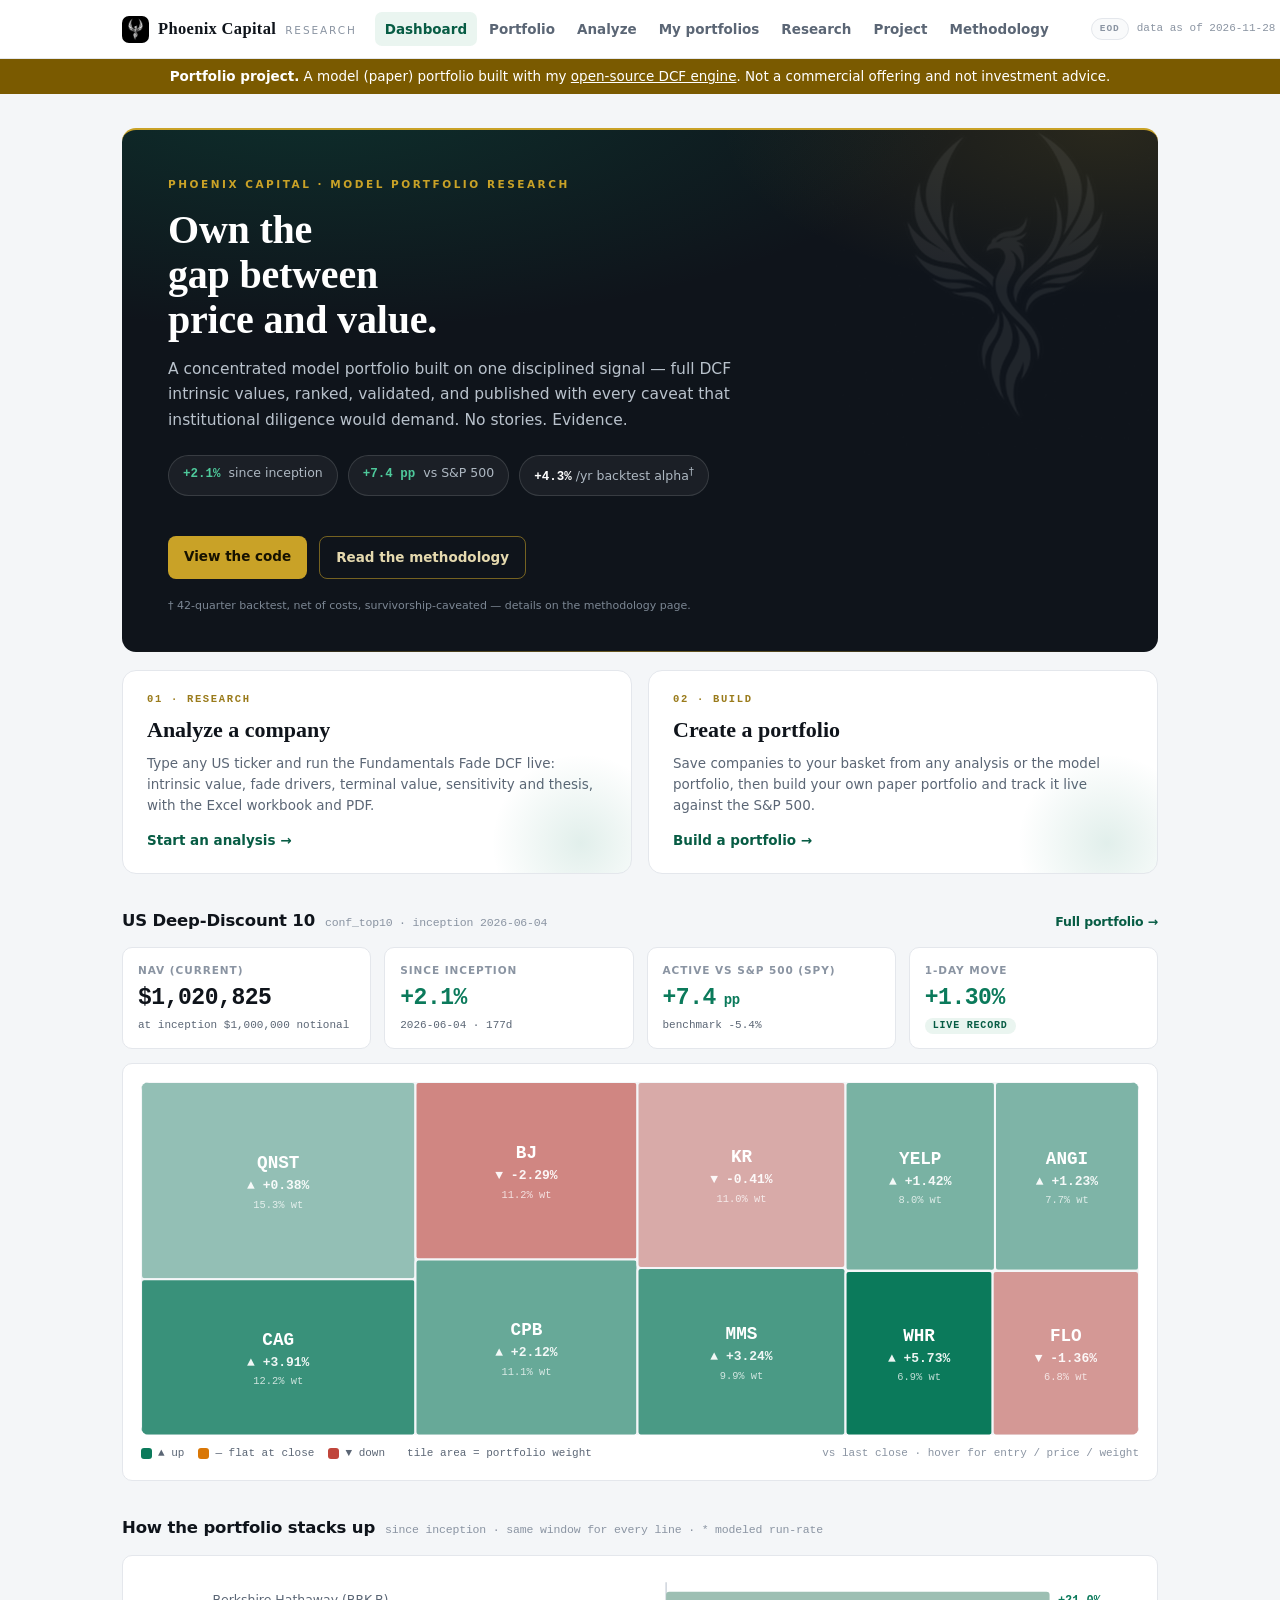
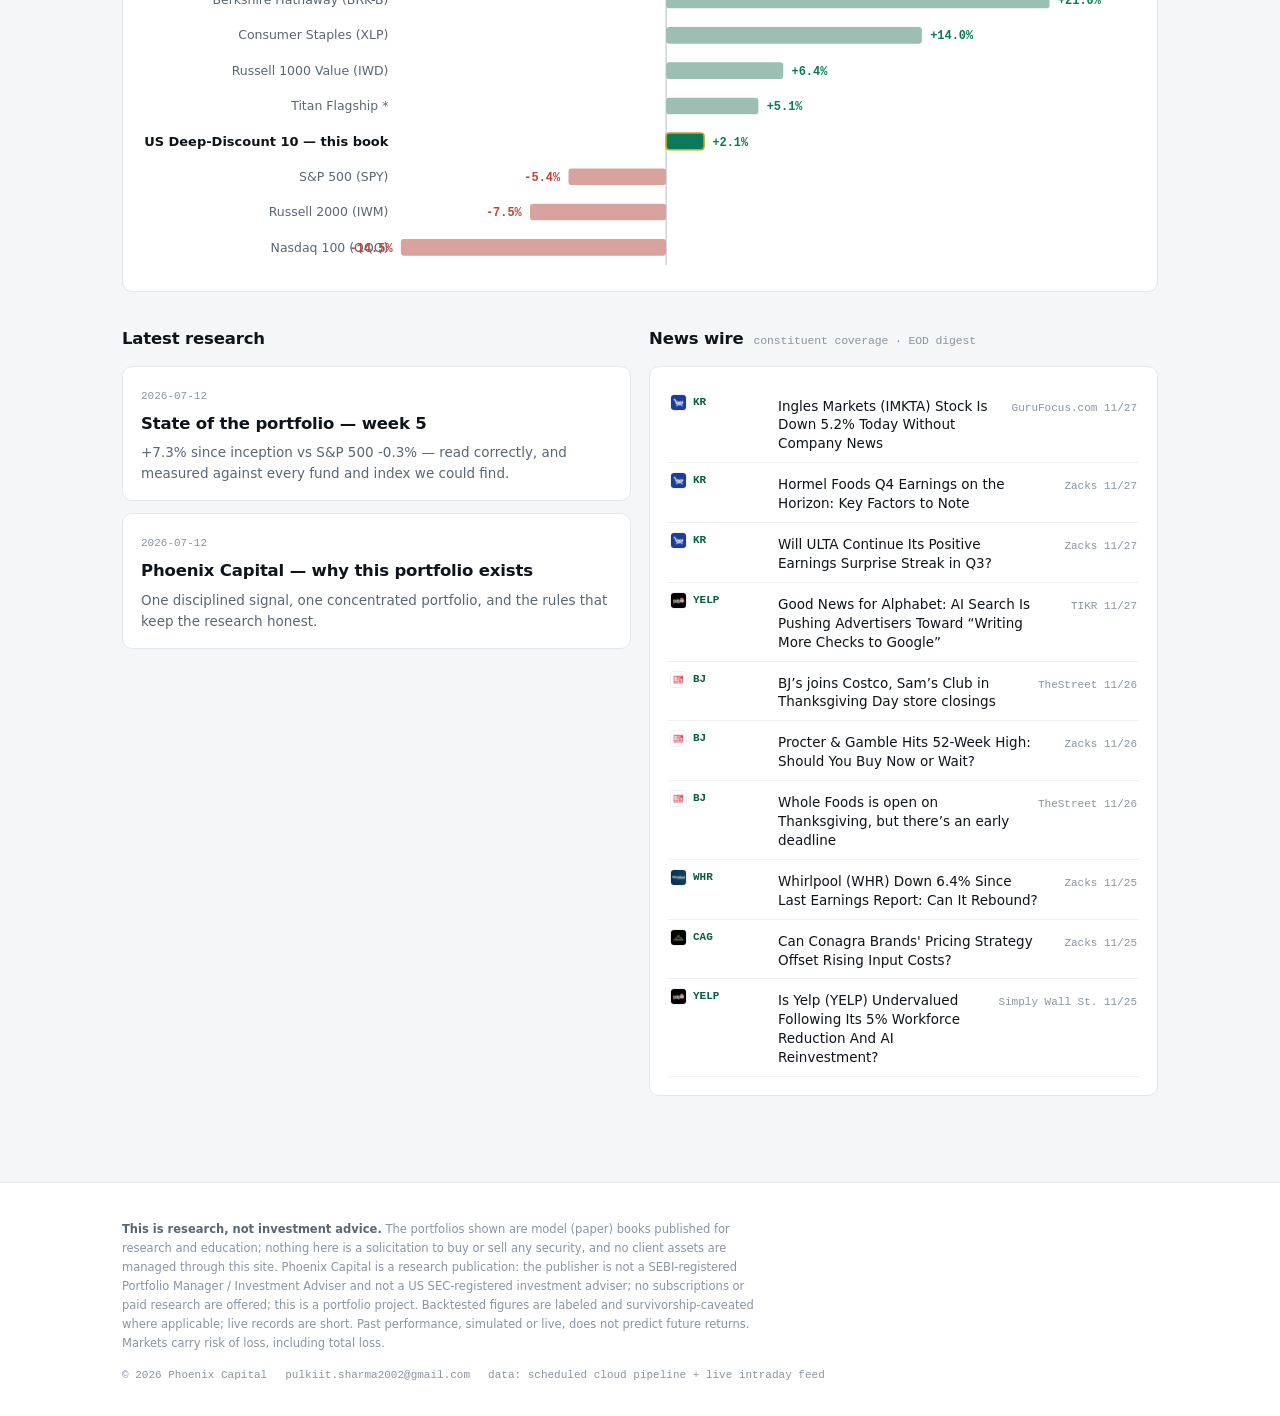
==== commit 010145e3: "data refresh 2026-11-28 01:50 UTC" ====
--- a/index.html
+++ b/index.html
@@ -22,8 +22,8 @@
   intrinsic values, ranked, validated, and published with every caveat that institutional
   diligence would demand. No stories. Evidence.</p>
   <div class="h-chips">
-    <span class="h-chip"><b class="pos">+3.3%</b> since inception</span>
-    <span class="h-chip"><b class="pos">+7.1 pp</b> vs S&amp;P 500</span>
+    <span class="h-chip"><b class="pos">+2.1%</b> since inception</span>
+    <span class="h-chip"><b class="pos">+7.4 pp</b> vs S&amp;P 500</span>
     <span class="h-chip"><b>+4.3%</b>/yr backtest alpha<sup>†</sup></span>
   </div>
   <div class="h-ctas"><a class="cta gold" href="https://github.com/PS11242026/dcf-valuation-platform">View the code</a>
@@ -46,15 +46,15 @@
 <h2 class="sec">US Deep-Discount 10 <span class="sub">conf_top10 · inception 2026-06-04</span>
   <a href="us.html" style="margin-left:auto;font-size:12.5px">Full portfolio →</a></h2>
 <div class="kpis">
-  <div class="tile"><div class="lab">NAV (current)</div><div class="val tab">$1,033,081</div><div class="sub">at inception $1,000,000 notional</div></div>
+  <div class="tile"><div class="lab">NAV (current)</div><div class="val tab">$1,020,825</div><div class="sub">at inception $1,000,000 notional</div></div>
   <div class="tile"><div class="lab">Since inception</div>
-    <div class="val tab pos">+3.3%</div>
+    <div class="val tab pos">+2.1%</div>
     <div class="sub">2026-06-04 · 177d</div></div>
   <div class="tile"><div class="lab">Active vs S&amp;P 500 (SPY)</div>
-    <div class="val tab pos">+7.1<span style="font-size:14px"> pp</span></div>
-    <div class="sub">benchmark -3.8%</div></div>
+    <div class="val tab pos">+7.4<span style="font-size:14px"> pp</span></div>
+    <div class="sub">benchmark -5.4%</div></div>
   <div class="tile"><div class="lab">1-day move</div>
-    <div class="val tab pos" id="day-us">+1.25%</div>
+    <div class="val tab pos" id="day-us">+1.30%</div>
     <div class="sub"><span class="badge live">live record</span></div></div>
 </div>
 <div style="height:14px"></div>
@@ -81,6 +81,6 @@
     <span>pulkiit.sharma2002@gmail.com</span>
     <span>data: scheduled cloud pipeline + live intraday feed</span></div>
 </div></footer>
-<script>window.SITE_DATA = {"as_of": "2026-11-28", "config": {"finnhub_key": "dc2afj9r01qjj5fhtak0dc2afj9r01qjj5fhtakg", "refresh_seconds": 60, "quote_seconds": 60, "news_seconds": 300, "data_prefix": "data/", "asset_prefix": "assets/"}, "books": {"us": {"status": {"as_of": "2026-11-28", "book": "conf_top10", "book_id": "discount_x_conf_top10", "currency": "USD", "inception": "2026-06-04", "days": 177, "capital": 1000000.0, "capital_basis": "notional", "cash": 0.0, "value_at_inception": 1000000.0, "value": 1033081.435104501, "return_since_inception": 0.033081435104501, "benchmarks": {"SPY": {"entry": 757.2550048828125, "last": 728.3200073242188, "return": -0.038210374803757885, "active": 0.07129180990825888}, "QQQ": {"entry": 741.8599853515625, "last": 650.989990234375, "return": -0.12248941432543337, "active": 0.15557084942993438}}, "comparables": [{"name": "Titan Flagship (modeled)", "kind": "run_rate", "note": "reported ~10.72%/yr net run-rate compounded over the window; no daily NAV published", "symbol": null, "return": 0.050622308532509486, "active": -0.017540873428008488}, {"name": "Russell 2000 (IWM)", "kind": "index", "note": "small/mid-cap universe proxy", "symbol": "IWM", "return": -0.0577107527179872, "active": 0.0907921878224882}, {"name": "Russell 1000 Value (IWD)", "kind": "index", "note": "value-factor benchmark", "symbol": "IWD", "return": 0.07753868119050433, "active": -0.044457246086003335}, {"name": "Consumer Staples (XLP)", "kind": "index", "note": "sector-fair for the staples-heavy book", "symbol": "XLP", "return": 0.14501265590840617, "active": -0.11193122080390518}, {"name": "Berkshire Hathaway (BRK-B)", "kind": "index", "note": "flagship value manager, tradeable comparison", "symbol": "BRK-B", "return": 0.21344247561233454, "active": -0.18036104050783353}], "holdings": [{"ticker": "MMS", "sector": "industrials_assetlight_services", "entry_price": 60.64500045776367, "price": 63.15999984741211, "entry_value": 100000.0, "weight": 0.10081207629996389, "market_value": 104147.08445983114, "return": 0.04147084459831141, "contribution": 0.004147084459831141, "inception_discount": 4.755931966313579, "current_discount": 4.654686524110777, "current_intrinsic": 357.15, "conviction": 0.505, "day_change": 0.0325323154820214, "company": "Maximus, Inc."}, {"ticker": "WHR", "sector": "consumer_discretionary", "entry_price": 38.7400016784668, "price": 26.709999084472656, "entry_value": 100000.0, "weight": 0.06673899781156836, "market_value": 68946.8196366112, "return": -0.310531803633888, "contribution": -0.031053180363388798, "inception_discount": 4.218364331422412, "current_discount": 7.096967705465943, "current_intrinsic": 216.27, "conviction": 0.505, "day_change": -0.015843784629552715, "company": "Whirlpool Corporation"}, {"ticker": "KR", "sector": "consumer_staples", "entry_price": 62.380001068115234, "price": 69.36000061035156, "entry_value": 100000.0, "weight": 0.10762896235013707, "market_value": 111189.48288348792, "return": 0.11189482883487911, "contribution": 0.011189482883487912, "inception_discount": 4.124266794909185, "current_discount": 3.5555074570291083, "current_intrinsic": 315.97, "conviction": 0.84, "day_change": -0.00673064883830643, "company": "The Kroger Co."}, {"ticker": "CPB", "sector": "consumer_staples", "entry_price": 21.334999084472656, "price": 24.170000076293945, "entry_value": 100000.0, "weight": 0.109660309190099, "market_value": 113288.02959211078, "return": 0.13288029592110773, "contribution": 0.013288029592110773, "inception_discount": 3.2943927812345697, "current_discount": 2.877947857018455, "current_intrinsic": 93.73, "conviction": 0.84, "day_change": 0.002488571730546729, "company": "The Campbell's Company"}, {"ticker": "CAG", "sector": "consumer_staples", "entry_price": 12.626999855041504, "price": 15.520000457763672, "entry_value": 100000.0, "weight": 0.11897535164641278, "market_value": 122911.22702093878, "return": 0.22911227020938774, "contribution": 0.022911227020938774, "inception_discount": 2.91445864061098, "current_discount": 2.2442009352398626, "current_intrinsic": 50.35, "conviction": 0.84, "day_change": -0.009572407007017003, "company": "Conagra Brands, Inc."}, {"ticker": "ANGI", "sector": "internet_platforms_marketplaces", "entry_price": 6.275000095367432, "price": 5.099999904632568, "entry_value": 100000.0, "weight": 0.07867230489450203, "market_value": 81274.89764339101, "return": -0.1872510235660899, "contribution": -0.018725102356608993, "inception_discount": 2.8878761047646657, "current_discount": 3.7666667558009346, "current_intrinsic": 24.31, "conviction": 0.993, "day_change": 0.03238863270421399, "company": "Angi Inc."}, {"ticker": "BJ", "sector": "consumer_staples", "entry_price": 89.13999938964844, "price": 100.51000213623047, "entry_value": 100000.0, "weight": 0.10914456097111151, "market_value": 112755.21968188659, "return": 0.12755219681886598, "contribution": 0.012755219681886597, "inception_discount": 2.72527462338944, "current_discount": 2.2728086061936774, "current_intrinsic": 328.95, "conviction": 0.84, "day_change": -0.011701030951036695, "company": "BJ's Wholesale Club Holdings, Inc."}, {"ticker": "FLO", "sector": "consumer_staples", "entry_price": 7.289999961853027, "price": 5.269999980926514, "entry_value": 100000.0, "weight": 0.0699759060496298, "market_value": 72290.80944448929, "return": -0.2770919055551071, "contribution": -0.02770919055551071, "inception_discount": 2.6244166951128425, "current_discount": 4.1878558062524665, "current_intrinsic": 27.34, "conviction": 0.84, "day_change": 0.03740158662873494, "company": "Flowers Foods, Inc."}, {"ticker": "YELP", "sector": "internet_platforms_marketplaces", "entry_price": 23.520000457763672, "price": 20.049999237060547, "entry_value": 100000.0, "weight": 0.08251681894555593, "market_value": 85246.5937365332, "return": -0.14753406263466795, "contribution": -0.014753406263466795, "inception_discount": 2.5953911646826757, "current_discount": 3.2099752225414555, "current_intrinsic": 84.41, "conviction": 0.993, "day_change": 0.0431841807158313, "company": "Yelp Inc."}, {"ticker": "QNST", "sector": "internet_platforms_marketplaces", "entry_price": 11.829999923706055, "price": 19.049999237060547, "entry_value": 100000.0, "weight": 0.15587471184101961, "market_value": 161031.2710052211, "return": 0.610312710052211, "contribution": 0.0610312710052211, "inception_discount": 2.485763260371288, "current_discount": 0.9343832795704632, "current_intrinsic": 36.85, "conviction": 0.993, "day_change": 0.028062521918296612, "company": "QuinStreet, Inc."}], "sector_weights": {"consumer_staples": 0.5153850902073902, "internet_platforms_marketplaces": 0.31706383568107754, "industrials_assetlight_services": 0.10081207629996389, "consumer_discretionary": 0.06673899781156836}, "metrics": {"excess": {"SPY": 0.07129180990825888, "QQQ": 0.15557084942993438}, "primary_benchmark": "SPY", "alpha_basis": "simple_excess_return", "max_drawdown": -0.1503846261168077, "sharpe": 0.3622428238426532, "volatility": 0.3006193850942931, "beta": 0.037067204733696506, "turnover": null, "hhi": 0.38076843566167934, "day_change": 0.012457709420298665, "bench_day_change": {"SPY": 0.016213192297017676, "QQQ": 0.02691148510986907}}, "honesty": null}, "track": {"inception": "2026-06-04", "rows": [{"date": "2026-06-04", "days": 0, "bench": {"SPY": -4.626470536550631e-05, "QQQ": -9.436730057033049e-05}, "books": {"discount_x_conf_top10": 0.0002282687906213665}}, {"date": "2026-06-05", "days": 1, "bench": {"SPY": -0.026021639953232367, "QQQ": -0.049605031299173596}, "books": {"discount_x_conf_top10": 0.005163007351116767}}, {"date": "2026-06-08", "days": 4, "bench": {"SPY": -0.028736588272977204, "QQQ": -0.03682710643529041}, "books": {"discount_x_conf_top10": -0.005855134973683807}}, {"date": "2026-06-09", "days": 5, "bench": {"SPY": -0.031587751491794935, "QQQ": -0.047910615819448}, "books": {"discount_x_conf_top10": 0.0058004153967183055}}, {"date": "2026-06-10", "days": 6, "bench": {"SPY": -0.04685526546349417, "QQQ": -0.06693011077092081}, "books": {"discount_x_conf_top10": 0.017482073372978746}}, {"date": "2026-06-11", "days": 7, "bench": {"SPY": -0.030654800333944077, "QQQ": -0.03541480557950161}, "books": {"discount_x_conf_top10": 0.01318112295033741}}, {"date": "2026-06-12", "days": 8, "bench": {"SPY": -0.025412380531876444, "QQQ": -0.029738534290707608}, "books": {"discount_x_conf_top10": 0.023322780186827197}}, {"date": "2026-06-14", "days": 10, "bench": {"SPY": -0.02047527554500872, "QQQ": -0.027660150030021424}, "books": {"discount_x_conf_top10": 0.033470806236069225}}, {"date": "2026-06-15", "days": 11, "bench": {"SPY": -0.0032023397367232365, "QQQ": 0.0028846611094994756}, "books": {"discount_x_conf_top10": 0.018787949572799112}}, {"date": "2026-06-16", "days": 12, "bench": {"SPY": -0.014139025923226689, "QQQ": -0.0182785429820429}, "books": {"discount_x_conf_top10": 0.005598940528212315}}, {"date": "2026-06-17", "days": 13, "bench": {"SPY": -0.026450354182917746, "QQQ": -0.028164813518860354}, "books": {"discount_x_conf_top10": -0.026725838006293655}}, {"date": "2026-06-18", "days": 14, "bench": {"SPY": -0.016328378173827263, "QQQ": -0.0038053799069556193}, "books": {"discount_x_conf_top10": -0.03290229628912942}}, {"date": "2026-06-22", "days": 18, "bench": {"SPY": -0.01942392220565614, "QQQ": -0.006305989962346881}, "books": {"discount_x_conf_top10": -0.06256240085900383}}, {"date": "2026-06-23", "days": 19, "bench": {"SPY": -0.03366385999494148, "QQQ": -0.03902733722792473}, "books": {"discount_x_conf_top10": -0.04189583956974372}}, {"date": "2026-06-24", "days": 20, "bench": {"SPY": -0.03411175715124193, "QQQ": -0.04310742717551186}, "books": {"discount_x_conf_top10": -0.013835843834768258}}, {"date": "2026-06-25", "days": 21, "bench": {"SPY": -0.03271543353494755, "QQQ": -0.0353512907093706}, "books": {"discount_x_conf_top10": -0.022970345959697012}}, {"date": "2026-06-26", "days": 22, "bench": {"SPY": -0.03971018950313476, "QQQ": -0.048628284488039686}, "books": {"discount_x_conf_top10": 0.01688813261402723}}, {"date": "2026-06-29", "days": 25, "bench": {"SPY": -0.0238895946808807, "QQQ": -0.024982734979926202}, "books": {"discount_x_conf_top10": 0.018493813944227732}}, {"date": "2026-06-30", "days": 26, "bench": {"SPY": -0.016288803312617395, "QQQ": -0.008393095176703835}, "books": {"discount_x_conf_top10": 0.009803750364988161}}, {"date": "2026-07-01", "days": 27, "bench": {"SPY": -0.01761927629427129, "QQQ": -0.02351506429564232}, "books": {"discount_x_conf_top10": 0.04327594163850135}}, {"date": "2026-07-02", "days": 28, "bench": {"SPY": -0.01891017441471521, "QQQ": -0.040441283546670315}, "books": {"discount_x_conf_top10": 0.05943898556607617}}, {"date": "2026-07-06", "days": 32, "bench": {"SPY": -0.01034781869974255, "QQQ": -0.026679371834643528}, "books": {"discount_x_conf_top10": 0.05729456491809646}}, {"date": "2026-07-07", "days": 33, "bench": {"SPY": -0.015050537339566628, "QQQ": -0.044709861275954554}, "books": {"discount_x_conf_top10": 0.06258853826077397}}, {"date": "2026-07-08", "days": 34, "bench": {"SPY": -0.018093449224002245, "QQQ": -0.04200323925837668}, "books": {"discount_x_conf_top10": 0.04677894624993929}}, {"date": "2026-07-09", "days": 35, "bench": {"SPY": -0.009781358160876441, "QQQ": -0.026059937304570457}, "books": {"discount_x_conf_top10": 0.04473642047608474}}, {"date": "2026-07-10", "days": 36, "bench": {"SPY": -0.005513398790637392, "QQQ": -0.023057131954775434}, "books": {"discount_x_conf_top10": 0.06446299114621844}}, {"date": "2026-07-11", "days": 37, "bench": {"SPY": -0.003043879090819601, "QQQ": -0.022039166296574653}, "books": {"discount_x_conf_top10": 0.07279951834841084}}, {"date": "2026-07-12", "days": 38, "bench": {"SPY": -0.003043879090819601, "QQQ": -0.022039166296574653}, "books": {"discount_x_conf_top10": 0.07279951834841084}}, {"date": "2026-07-13", "days": 39, "bench": {"SPY": -0.013127328045616005, "QQQ": -0.041599360375639494}, "books": {"discount_x_conf_top10": 0.07455503494480857}}, {"date": "2026-07-14", "days": 40, "bench": {"SPY": -0.009623300517632716, "QQQ": -0.030894142925241508}, "books": {"discount_x_conf_top10": 0.0663101077673181}}, {"date": "2026-07-15", "days": 41, "bench": {"SPY": -0.00569781280784365, "QQQ": -0.03351997271164231}, "books": {"discount_x_conf_top10": 0.06904103506672044}}, {"date": "2026-07-16", "days": 42, "bench": {"SPY": -0.011085555369099609, "QQQ": -0.04940938575361464}, "books": {"discount_x_conf_top10": 0.09395817797958103}}, {"date": "2026-07-17", "days": 43, "bench": {"SPY": -0.020873039170407726, "QQQ": -0.06369636469514428}, "books": {"discount_x_conf_top10": 0.06935459625866473}}, {"date": "2026-07-20", "days": 46, "bench": {"SPY": -0.02245369620337645, "QQQ": -0.06271336512477466}, "books": {"discount_x_conf_top10": 0.07324871612398856}}, {"date": "2026-07-21", "days": 47, "bench": {"SPY": -0.01429966278349426, "QQQ": -0.045329295806027514}, "books": {"discount_x_conf_top10": 0.05664211487127663}}, {"date": "2026-07-22", "days": 48, "bench": {"SPY": -0.015445802348473814, "QQQ": -0.05020389754228716}, "books": {"discount_x_conf_top10": 0.04069955184699496}}, {"date": "2026-07-23", "days": 49, "bench": {"SPY": -0.027604311999500974, "QQQ": -0.06823422243730248}, "books": {"discount_x_conf_top10": 0.008077291710262113}}, {"date": "2026-07-24", "days": 50, "bench": {"SPY": -0.026616391278828977, "QQQ": -0.07864317428233547}, "books": {"discount_x_conf_top10": 0.030143049396618514}}, {"date": "2026-07-27", "days": 53, "bench": {"SPY": -0.02640554028712816, "QQQ": -0.08148439516977635}, "books": {"discount_x_conf_top10": 0.056869765396404814}}, {"date": "2026-07-28", "days": 54, "bench": {"SPY": -0.024074008698086957, "QQQ": -0.0904121012611322}, "books": {"discount_x_conf_top10": 0.081705429855573}}, {"date": "2026-07-29", "days": 55, "bench": {"SPY": -0.03909101621634348, "QQQ": -0.10894083688575074}, "books": {"discount_x_conf_top10": 0.08798524830067389}}, {"date": "2026-07-30", "days": 56, "bench": {"SPY": -0.022980662481564607, "QQQ": -0.07955887441777354}, "books": {"discount_x_conf_top10": 0.04793334620256721}}, {"date": "2026-07-31", "days": 57, "bench": {"SPY": -0.015946251051635496, "QQQ": -0.07358008476437872}, "books": {"discount_x_conf_top10": 0.039577769957998166}}, {"date": "2026-08-03", "days": 60, "bench": {"SPY": -0.0019303827412981978, "QQQ": -0.05731361388586442}, "books": {"discount_x_conf_top10": 0.06149824278777666}}, {"date": "2026-08-04", "days": 61, "bench": {"SPY": 0.016063766627285148, "QQQ": -0.025292493381536607}, "books": {"discount_x_conf_top10": 0.0839575523194814}}, {"date": "2026-08-05", "days": 62, "bench": {"SPY": 0.014035131837484283, "QQQ": -0.034112421649224456}, "books": {"discount_x_conf_top10": 0.05767071992759772}}, {"date": "2026-08-06", "days": 63, "bench": {"SPY": 0.01241489994330558, "QQQ": -0.03768077261725855}, "books": {"discount_x_conf_top10": 0.03801621196469991}}, {"date": "2026-08-07", "days": 64, "bench": {"SPY": 0.018606149208027167, "QQQ": -0.026396599025523937}, "books": {"discount_x_conf_top10": 0.0947087802327998}}, {"date": "2026-08-10", "days": 67, "bench": {"SPY": 0.018303171808255136, "QQQ": -0.02930520162104433}, "books": {"discount_x_conf_top10": 0.07538600428424641}}, {"date": "2026-08-11", "days": 68, "bench": {"SPY": 0.015049489532650728, "QQQ": -0.03256387646061576}, "books": {"discount_x_conf_top10": 0.06221615193285045}}, {"date": "2026-08-12", "days": 69, "bench": {"SPY": 0.01759179151286072, "QQQ": -0.025494391686331275}, "books": {"discount_x_conf_top10": 0.05547236768309255}}, {"date": "2026-08-13", "days": 70, "bench": {"SPY": 0.02469205357743043, "QQQ": -0.014223710890842178}, "books": {"discount_x_conf_top10": 0.0829717952149107}}, {"date": "2026-08-14", "days": 71, "bench": {"SPY": 0.02266341878762934, "QQQ": -0.015570275501508357}, "books": {"discount_x_conf_top10": 0.07673291968092137}}, {"date": "2026-08-17", "days": 74, "bench": {"SPY": 0.017828918277992267, "QQQ": -0.01718620239819646}, "books": {"discount_x_conf_top10": 0.05140510601525626}}, {"date": "2026-08-18", "days": 75, "bench": {"SPY": 0.010952725692370713, "QQQ": -0.033829648840104976}, "books": {"discount_x_conf_top10": 0.06273503267248534}}, {"date": "2026-08-19", "days": 76, "bench": {"SPY": 0.013073486890242902, "QQQ": -0.03575525186525563}, "books": {"discount_x_conf_top10": 0.0857332812458442}}, {"date": "2026-08-20", "days": 77, "bench": {"SPY": 0.004563843923195421, "QQQ": -0.042690055496529156}, "books": {"discount_x_conf_top10": 0.06941789611954949}}, {"date": "2026-08-21", "days": 78, "bench": {"SPY": 0.008673745650190856, "QQQ": -0.03931011003704432}, "books": {"discount_x_conf_top10": 0.08545069536869565}}, {"date": "2026-08-24", "days": 81, "bench": {"SPY": 0.005709822287111033, "QQQ": -0.04889764677406161}, "books": {"discount_x_conf_top10": 0.09719691619456902}}, {"date": "2026-08-25", "days": 82, "bench": {"SPY": 0.0089240103020376, "QQQ": -0.04297282830564875}, "books": {"discount_x_conf_top10": 0.08095142342669687}}, {"date": "2026-08-26", "days": 83, "bench": {"SPY": 0.009147999180453725, "QQQ": -0.04209752428579916}, "books": {"discount_x_conf_top10": 0.06879971274529151}}, {"date": "2026-08-27", "days": 84, "bench": {"SPY": 0.015760789227513117, "QQQ": -0.028982032696336257}, "books": {"discount_x_conf_top10": 0.04939859015776325}}, {"date": "2026-08-28", "days": 85, "bench": {"SPY": 0.013455533411902643, "QQQ": -0.03528390900129119}, "books": {"discount_x_conf_top10": 0.06852122514395305}}, {"date": "2026-08-31", "days": 88, "bench": {"SPY": 0.010425759414182334, "QQQ": -0.034839551729817564}, "books": {"discount_x_conf_top10": 0.055071111200231546}}, {"date": "2026-09-01", "days": 89, "bench": {"SPY": 0.0034837161939202943, "QQQ": -0.04712021768816732}, "books": {"discount_x_conf_top10": 0.042785996684674456}}, {"date": "2026-09-02", "days": 90, "bench": {"SPY": 0.007936089581365602, "QQQ": -0.04496573076573096}, "books": {"discount_x_conf_top10": 0.05504382847957828}}, {"date": "2026-09-03", "days": 91, "bench": {"SPY": 0.018487585825461395, "QQQ": -0.03361425773906479}, "books": {"discount_x_conf_top10": 0.034611562205832745}}, {"date": "2026-09-04", "days": 92, "bench": {"SPY": 0.01456209811567244, "QQQ": -0.03187714249561113}, "books": {"discount_x_conf_top10": 0.026881572435468914}}, {"date": "2026-09-08", "days": 96, "bench": {"SPY": 0.008989941537210111, "QQQ": -0.032685064807381314}, "books": {"discount_x_conf_top10": 0.0034245284171279923}}, {"date": "2026-09-09", "days": 97, "bench": {"SPY": 0.004300441384633258, "QQQ": -0.03544549346364523}, "books": {"discount_x_conf_top10": -0.008062229674893262}}, {"date": "2026-09-10", "days": 98, "bench": {"SPY": -0.001719612350129407, "QQQ": -0.045706271369421736}, "books": {"discount_x_conf_top10": -0.013572951561958669}}, {"date": "2026-09-11", "days": 99, "bench": {"SPY": 0.006790030616918186, "QQQ": -0.037371096488795996}, "books": {"discount_x_conf_top10": -0.0037568125469687576}}, {"date": "2026-09-14", "days": 102, "bench": {"SPY": 0.0022980823682627882, "QQQ": -0.045046522996908034}, "books": {"discount_x_conf_top10": 0.013668159617914944}}, {"date": "2026-09-15", "days": 103, "bench": {"SPY": -0.002299210775710825, "QQQ": -0.05129459266317682}, "books": {"discount_x_conf_top10": 0.011860867656753338}}, {"date": "2026-09-16", "days": 104, "bench": {"SPY": -0.006698952015762871, "QQQ": -0.05105221596964582}, "books": {"discount_x_conf_top10": 0.01028010330866801}}, {"date": "2026-09-17", "days": 105, "bench": {"SPY": 0.004563843923195421, "QQQ": -0.03462416062877749}, "books": {"discount_x_conf_top10": 0.0004347156686413722}}, {"date": "2026-09-18", "days": 106, "bench": {"SPY": 0.005856676456407195, "QQQ": -0.028524182628617223}, "books": {"discount_x_conf_top10": -0.01484630313485764}}, {"date": "2026-09-21", "days": 109, "bench": {"SPY": 0.02145247639492509, "QQQ": -0.0005257254146854295}, "books": {"discount_x_conf_top10": -0.019122690581964585}}, {"date": "2026-09-22", "days": 110, "bench": {"SPY": 0.021294015749021566, "QQQ": 0.007548643587293569}, "books": {"discount_x_conf_top10": -0.039470715665226884}}, {"date": "2026-09-23", "days": 111, "bench": {"SPY": 0.013938491799621255, "QQQ": -0.0008761267513279769}, "books": {"discount_x_conf_top10": -0.06780463182386559}}, {"date": "2026-09-24", "days": 112, "bench": {"SPY": 0.013106533108361074, "QQQ": -0.0010244652368800455}, "books": {"discount_x_conf_top10": -0.06310823900599023}}, {"date": "2026-09-25", "days": 113, "bench": {"SPY": 0.018613242054842827, "QQQ": 0.003558642736589235}, "books": {"discount_x_conf_top10": -0.06764166171158782}}, {"date": "2026-09-28", "days": 116, "bench": {"SPY": 0.011033245623834453, "QQQ": -0.0071845849081099145}, "books": {"discount_x_conf_top10": -0.06509277796940593}}, {"date": "2026-09-29", "days": 117, "bench": {"SPY": 0.009171292734200476, "QQQ": -0.00529748571614741}, "books": {"discount_x_conf_top10": -0.05662927537678077}}, {"date": "2026-09-30", "days": 118, "bench": {"SPY": 0.0070980052496738555, "QQQ": -0.0028171971282722197}, "books": {"discount_x_conf_top10": -0.06642654138327063}}, {"date": "2026-10-01", "days": 119, "bench": {"SPY": 0.008893946303603073, "QQQ": 0.00022921298987688132}, "books": {"discount_x_conf_top10": -0.06535534001276698}}, {"date": "2026-10-02", "days": 120, "bench": {"SPY": 0.016355137550449816, "QQQ": 0.010406319104302009}, "books": {"discount_x_conf_top10": -0.06119474663432813}}, {"date": "2026-10-05", "days": 123, "bench": {"SPY": 0.023208842587644662, "QQQ": 0.01932982926511806}, "books": {"discount_x_conf_top10": -0.06180046238206703}}, {"date": "2026-10-06", "days": 124, "bench": {"SPY": 0.028834437318820072, "QQQ": 0.023993729469764302}, "books": {"discount_x_conf_top10": -0.05991675016126576}}, {"date": "2026-10-07", "days": 125, "bench": {"SPY": 0.02636491761900217, "QQQ": 0.021392170261975707}, "books": {"discount_x_conf_top10": -0.05326423538176591}}, {"date": "2026-10-08", "days": 126, "bench": {"SPY": 0.022020307142835316, "QQQ": 0.007710392595943194}, "books": {"discount_x_conf_top10": -0.02319712589729476}}, {"date": "2026-10-09", "days": 127, "bench": {"SPY": 0.02814772078621619, "QQQ": 0.012684380294791353}, "books": {"discount_x_conf_top10": -0.026914585188047412}}, {"date": "2026-10-12", "days": 130, "bench": {"SPY": 0.02752701608931707, "QQQ": 0.005634476529692289}, "books": {"discount_x_conf_top10": -0.027965343203608262}}, {"date": "2026-10-13", "days": 131, "bench": {"SPY": 0.027408210905155217, "QQQ": 0.002305046782980158}, "books": {"discount_x_conf_top10": -0.027666453302846183}}, {"date": "2026-10-14", "days": 132, "bench": {"SPY": 0.016302263601460698, "QQQ": -0.017402169411271484}, "books": {"discount_x_conf_top10": -0.025313031488095262}}, {"date": "2026-10-15", "days": 133, "bench": {"SPY": 0.019194291290000276, "QQQ": -0.018682750957371486}, "books": {"discount_x_conf_top10": 0.002415153276776072}}, {"date": "2026-10-16", "days": 134, "bench": {"SPY": 0.007916745453686591, "QQQ": -0.043215698638066735}, "books": {"discount_x_conf_top10": 0.001284094096988242}}, {"date": "2026-10-19", "days": 137, "bench": {"SPY": 0.012182125606901906, "QQQ": -0.03167713647321668}, "books": {"discount_x_conf_top10": -0.011547357460492614}}, {"date": "2026-10-20", "days": 138, "bench": {"SPY": 0.015575972207646949, "QQQ": -0.0326611233213604}, "books": {"discount_x_conf_top10": 0.005586765686007367}}, {"date": "2026-10-21", "days": 139, "bench": {"SPY": 0.020911082621509758, "QQQ": -0.022457031614444345}, "books": {"discount_x_conf_top10": -0.00877818100326525}}, {"date": "2026-10-22", "days": 140, "bench": {"SPY": 0.008854371442393205, "QQQ": -0.0504003658193245}, "books": {"discount_x_conf_top10": 0.049785608465829176}}, {"date": "2026-10-23", "days": 141, "bench": {"SPY": 0.003585272864234934, "QQQ": -0.05049465084674698}, "books": {"discount_x_conf_top10": 0.02912725027423655}}, {"date": "2026-10-26", "days": 144, "bench": {"SPY": 0.010716324332027183, "QQQ": -0.03998055391877697}, "books": {"discount_x_conf_top10": 0.015034809546221361}}, {"date": "2026-10-27", "days": 145, "bench": {"SPY": 0.01638149392441246, "QQQ": -0.02778150292308268}, "books": {"discount_x_conf_top10": 0.0027257619577992997}}, {"date": "2026-10-28", "days": 146, "bench": {"SPY": 0.019881007822603936, "QQQ": -0.02190440288041584}, "books": {"discount_x_conf_top10": -0.007187738315280512}}, {"date": "2026-10-29", "days": 147, "bench": {"SPY": 0.015985342309653428, "QQQ": -0.03574792955509809}, "books": {"discount_x_conf_top10": 0.01716002619069713}}, {"date": "2026-10-30", "days": 148, "bench": {"SPY": -0.0020271033796931404, "QQQ": -0.06924486578534572}, "books": {"discount_x_conf_top10": 0.03282601741937663}}, {"date": "2026-11-02", "days": 151, "bench": {"SPY": -0.006807520932361144, "QQQ": -0.0819156710107437}, "books": {"discount_x_conf_top10": 0.06129656259164279}}, {"date": "2026-11-03", "days": 152, "bench": {"SPY": -0.003836262920869804, "QQQ": -0.07626770168480601}, "books": {"discount_x_conf_top10": 0.05119455672944534}}, {"date": "2026-11-04", "days": 153, "bench": {"SPY": 0.012617932683402833, "QQQ": -0.06727680981591055}, "books": {"discount_x_conf_top10": 0.1225625871525384}}, {"date": "2026-11-05", "days": 154, "bench": {"SPY": -0.032030167811919585, "QQQ": -0.1278003928378263}, "books": {"discount_x_conf_top10": 0.13618733233742464}}, {"date": "2026-11-06", "days": 155, "bench": {"SPY": -0.029006116451971042, "QQQ": -0.115601341842132}, "books": {"discount_x_conf_top10": 0.10575702117072816}}, {"date": "2026-11-09", "days": 158, "bench": {"SPY": -0.006028355589558276, "QQQ": -0.08426119618246009}, "books": {"discount_x_conf_top10": 0.08844336349688464}}, {"date": "2026-11-10", "days": 159, "bench": {"SPY": -0.009686330133653387, "QQQ": -0.09044830144618099}, "books": {"discount_x_conf_top10": 0.08308693036770562}}, {"date": "2026-11-11", "days": 160, "bench": {"SPY": 0.003374018869874096, "QQQ": -0.06939312199774994}, "books": {"discount_x_conf_top10": 0.0861143113188561}}, {"date": "2026-11-12", "days": 161, "bench": {"SPY": -0.00017828837677458242, "QQQ": -0.07237215040781975}, "books": {"discount_x_conf_top10": 0.06648631005585096}}, {"date": "2026-11-13", "days": 162, "bench": {"SPY": -0.003809825946375134, "QQQ": -0.08353324337038859}, "books": {"discount_x_conf_top10": 0.06839738186972336}}, {"date": "2026-11-16", "days": 165, "bench": {"SPY": -0.022852265834095387, "QQQ": -0.10798531654675902}, "books": {"discount_x_conf_top10": 0.07094866776817811}}, {"date": "2026-11-17", "days": 166, "bench": {"SPY": -0.03276967769298067, "QQQ": -0.11445552371219081}, "books": {"discount_x_conf_top10": 0.03961726745020604}}, {"date": "2026-11-18", "days": 167, "bench": {"SPY": -0.035727717217224675, "QQQ": -0.11100474107241731}, "books": {"discount_x_conf_top10": 0.0412713996069663}}, {"date": "2026-11-19", "days": 168, "bench": {"SPY": -0.05465135192078319, "QQQ": -0.13050981214243063}, "books": {"discount_x_conf_top10": 0.01081951173039294}}, {"date": "2026-11-20", "days": 169, "bench": {"SPY": -0.08906511926541316, "QQQ": -0.17983174153989334}, "books": {"discount_x_conf_top10": -0.0007699438268632619}}, {"date": "2026-11-23", "days": 172, "bench": {"SPY": -0.045981878098788176, "QQQ": null}, "books": {"discount_x_conf_top10": -0.011981233590691042}}, {"date": "2026-11-24", "days": 173, "bench": {"SPY": -0.05080847975628977, "QQQ": -0.13986468041736178}, "books": {"discount_x_conf_top10": 0.008247154253262456}}, {"date": "2026-11-25", "days": 174, "bench": {"SPY": -0.05355526528617305, "QQQ": -0.14548566415080866}, "books": {"discount_x_conf_top10": 0.02082451629164068}}, {"date": "2026-11-26", "days": 175, "bench": {"SPY": -0.05355526528617305, "QQQ": null}, "books": {"discount_x_conf_top10": 0.02082451629164068}}, {"date": "2026-11-27", "days": 176, "bench": {"SPY": -0.038210374803757885, "QQQ": -0.12248941432543337}, "books": {"discount_x_conf_top10": 0.057562819401233326}}, {"date": "2026-11-28", "days": 177, "bench": {"SPY": -0.038210374803757885, "QQQ": -0.12248941432543337}, "books": {"discount_x_conf_top10": 0.033081435104501}}]}, "logos": {"ANGI": "logos/ANGI.png", "YELP": "logos/YELP.png", "MMS": "logos/MMS.png", "QNST": "logos/QNST.png", "KR": "logos/KR.png", "FLO": "logos/FLO.png", "WHR": "logos/WHR.png", "CAG": "logos/CAG.png", "CPB": "logos/CPB.png", "QQQ": "logos/QQQ.png", "IWM": "logos/IWM.png", "BJ": "logos/BJ.png", "XLP": "logos/XLP.png", "SPY": "logos/SPY.png", "IWD": "logos/IWD.png", "BRK-B": "logos/BRK-B.png"}, "cfg": {"label": "US Deep-Discount 10"}}}};</script><script>window.DESK = {"api_url": "", "analyzer_url": "https://state-spacedcf-valuation-platform.streamlit.app", "finnhub_key": "dc2afj9r01qjj5fhtak0dc2afj9r01qjj5fhtakg", "prefix": "", "code_url": "https://github.com/PS11242026/dcf-valuation-platform"};</script>
+<script>window.SITE_DATA = {"as_of": "2026-11-28", "config": {"finnhub_key": "dc2afj9r01qjj5fhtak0dc2afj9r01qjj5fhtakg", "refresh_seconds": 60, "quote_seconds": 60, "news_seconds": 300, "data_prefix": "data/", "asset_prefix": "assets/"}, "books": {"us": {"status": {"as_of": "2026-11-28", "book": "conf_top10", "book_id": "discount_x_conf_top10", "currency": "USD", "inception": "2026-06-04", "days": 177, "capital": 1000000.0, "capital_basis": "notional", "cash": 0.0, "value_at_inception": 1000000.0, "value": 1020824.5162916407, "return_since_inception": 0.02082451629164068, "benchmarks": {"SPY": {"entry": 757.2550048828125, "last": 716.7000122070312, "return": -0.05355526528617305, "active": 0.07437978157781373}, "QQQ": {"entry": 741.8599853515625, "last": 633.9299926757812, "return": -0.14548566415080866, "active": 0.16631018044244933}}, "comparables": [{"name": "Titan Flagship (modeled)", "kind": "run_rate", "note": "reported ~10.72%/yr net run-rate compounded over the window; no daily NAV published", "symbol": null, "return": 0.050622308532509486, "active": -0.029797792240868804}, {"name": "Russell 2000 (IWM)", "kind": "index", "note": "small/mid-cap universe proxy", "symbol": "IWM", "return": -0.07464371449433549, "active": 0.09546823078597617}, {"name": "Russell 1000 Value (IWD)", "kind": "index", "note": "value-factor benchmark", "symbol": "IWD", "return": 0.06425536118910213, "active": -0.04343084489746145}, {"name": "Consumer Staples (XLP)", "kind": "index", "note": "sector-fair for the staples-heavy book", "symbol": "XLP", "return": 0.14031798971352805, "active": -0.11949347342188736}, {"name": "Berkshire Hathaway (BRK-B)", "kind": "index", "note": "flagship value manager, tradeable comparison", "symbol": "BRK-B", "return": 0.2103712709487553, "active": -0.18954675465711462}], "holdings": [{"ticker": "MMS", "sector": "industrials_assetlight_services", "entry_price": 60.64500045776367, "price": 61.16999816894531, "entry_value": 100000.0, "weight": 0.09880805995676391, "market_value": 100865.69001107894, "return": 0.008656900110789456, "contribution": 0.0008656900110789456, "inception_discount": 4.755931966313579, "current_discount": 4.838646570065083, "current_intrinsic": 357.15, "conviction": 0.505, "day_change": 0.03240503238726267, "company": "Maximus, Inc."}, {"ticker": "WHR", "sector": "consumer_discretionary", "entry_price": 38.7400016784668, "price": 27.139999389648438, "entry_value": 100000.0, "weight": 0.06862764669133511, "market_value": 70056.78423791578, "return": -0.2994321576208422, "contribution": -0.029943215762084217, "inception_discount": 4.218364331422412, "current_discount": 6.968681092988097, "current_intrinsic": 216.27, "conviction": 0.505, "day_change": 0.05726526330290227, "company": "Whirlpool Corporation"}, {"ticker": "KR", "sector": "consumer_staples", "entry_price": 62.380001068115234, "price": 69.83000183105469, "entry_value": 100000.0, "weight": 0.1096593289624654, "market_value": 111942.93144497465, "return": 0.11942931444974647, "contribution": 0.011942931444974648, "inception_discount": 4.124266794909185, "current_discount": 3.5248459360555584, "current_intrinsic": 315.97, "conviction": 0.84, "day_change": -0.004135780150714252, "company": "The Kroger Co."}, {"ticker": "CPB", "sector": "consumer_staples", "entry_price": 21.334999084472656, "price": 24.110000610351562, "entry_value": 100000.0, "weight": 0.11070149888709867, "market_value": 113006.80405418211, "return": 0.13006804054182108, "contribution": 0.013006804054182109, "inception_discount": 3.2943927812345697, "current_discount": 2.8875984084279653, "current_intrinsic": 93.73, "conviction": 0.84, "day_change": 0.021177466627458674, "company": "The Campbell's Company"}, {"ticker": "CAG", "sector": "consumer_staples", "entry_price": 12.626999855041504, "price": 15.670000076293945, "entry_value": 100000.0, "weight": 0.12156756882091758, "market_value": 124099.15463836394, "return": 0.2409915463836394, "contribution": 0.02409915463836394, "inception_discount": 2.91445864061098, "current_discount": 2.2131461234752017, "current_intrinsic": 50.35, "conviction": 0.84, "day_change": 0.03912467875151626, "company": "Conagra Brands, Inc."}, {"ticker": "ANGI", "sector": "internet_platforms_marketplaces", "entry_price": 6.275000095367432, "price": 4.940000057220459, "entry_value": 100000.0, "weight": 0.07711913072287396, "market_value": 78725.09931700962, "return": -0.21274900682990383, "contribution": -0.021274900682990382, "inception_discount": 2.8878761047646657, "current_discount": 3.921052574577958, "current_intrinsic": 24.31, "conviction": 0.993, "day_change": 0.01229506995337748, "company": "Angi Inc."}, {"ticker": "BJ", "sector": "consumer_staples", "entry_price": 89.13999938964844, "price": 101.69999694824219, "entry_value": 100000.0, "weight": 0.11176278658613427, "market_value": 114090.19255619639, "return": 0.1409019255619639, "contribution": 0.01409019255619639, "inception_discount": 2.72527462338944, "current_discount": 2.234513371395786, "current_intrinsic": 328.95, "conviction": 0.84, "day_change": -0.02286707187684134, "company": "BJ's Wholesale Club Holdings, Inc."}, {"ticker": "FLO", "sector": "consumer_staples", "entry_price": 7.289999961853027, "price": 5.079999923706055, "entry_value": 100000.0, "weight": 0.06826295560118407, "market_value": 69684.49863221648, "return": -0.30315501367783526, "contribution": -0.030315501367783527, "inception_discount": 2.6244166951128425, "current_discount": 4.381889844607404, "current_intrinsic": 27.34, "conviction": 0.84, "day_change": -0.013592266090314054, "company": "Flowers Foods, Inc."}, {"ticker": "YELP", "sector": "internet_platforms_marketplaces", "entry_price": 23.520000457763672, "price": 19.219999313354492, "entry_value": 100000.0, "weight": 0.08005066616329444, "market_value": 81717.68256496865, "return": -0.18282317435031348, "contribution": -0.018282317435031347, "inception_discount": 2.5953911646826757, "current_discount": 3.391779553360858, "current_intrinsic": 84.41, "conviction": 0.993, "day_change": 0.014247944039299298, "company": "Yelp Inc."}, {"ticker": "QNST", "sector": "internet_platforms_marketplaces", "entry_price": 11.829999923706055, "price": 18.530000686645508, "entry_value": 100000.0, "weight": 0.15344035760793256, "market_value": 156635.67883473414, "return": 0.5663567883473413, "contribution": 0.056635678834734124, "inception_discount": 2.485763260371288, "current_discount": 0.9886669527517955, "current_intrinsic": 36.85, "conviction": 0.993, "day_change": 0.003792069644885876, "company": "QuinStreet, Inc."}], "sector_weights": {"consumer_staples": 0.5219541388578, "internet_platforms_marketplaces": 0.31061015449410095, "industrials_assetlight_services": 0.09880805995676391, "consumer_discretionary": 0.06862764669133511}, "metrics": {"excess": {"SPY": 0.07437978157781373, "QQQ": 0.16631018044244933}, "primary_benchmark": "SPY", "alpha_basis": "simple_excess_return", "max_drawdown": -0.1503846261168077, "sharpe": 0.2836348396877492, "volatility": 0.30285480541027565, "beta": 0.07453373287536393, "turnover": null, "hhi": 0.38338757774844695, "day_change": 0.012966064250114526, "bench_day_change": {"SPY": -0.0028938159173377276, "QQQ": -0.006534999325657598}}, "honesty": null}, "track": {"inception": "2026-06-04", "rows": [{"date": "2026-06-04", "days": 0, "bench": {"SPY": -4.626470536550631e-05, "QQQ": -9.436730057033049e-05}, "books": {"discount_x_conf_top10": 0.0002282687906213665}}, {"date": "2026-06-05", "days": 1, "bench": {"SPY": -0.026021639953232367, "QQQ": -0.049605031299173596}, "books": {"discount_x_conf_top10": 0.005163007351116767}}, {"date": "2026-06-08", "days": 4, "bench": {"SPY": -0.028736588272977204, "QQQ": -0.03682710643529041}, "books": {"discount_x_conf_top10": -0.005855134973683807}}, {"date": "2026-06-09", "days": 5, "bench": {"SPY": -0.031587751491794935, "QQQ": -0.047910615819448}, "books": {"discount_x_conf_top10": 0.0058004153967183055}}, {"date": "2026-06-10", "days": 6, "bench": {"SPY": -0.04685526546349417, "QQQ": -0.06693011077092081}, "books": {"discount_x_conf_top10": 0.017482073372978746}}, {"date": "2026-06-11", "days": 7, "bench": {"SPY": -0.030654800333944077, "QQQ": -0.03541480557950161}, "books": {"discount_x_conf_top10": 0.01318112295033741}}, {"date": "2026-06-12", "days": 8, "bench": {"SPY": -0.025412380531876444, "QQQ": -0.029738534290707608}, "books": {"discount_x_conf_top10": 0.023322780186827197}}, {"date": "2026-06-14", "days": 10, "bench": {"SPY": -0.02047527554500872, "QQQ": -0.027660150030021424}, "books": {"discount_x_conf_top10": 0.033470806236069225}}, {"date": "2026-06-15", "days": 11, "bench": {"SPY": -0.0032023397367232365, "QQQ": 0.0028846611094994756}, "books": {"discount_x_conf_top10": 0.018787949572799112}}, {"date": "2026-06-16", "days": 12, "bench": {"SPY": -0.014139025923226689, "QQQ": -0.0182785429820429}, "books": {"discount_x_conf_top10": 0.005598940528212315}}, {"date": "2026-06-17", "days": 13, "bench": {"SPY": -0.026450354182917746, "QQQ": -0.028164813518860354}, "books": {"discount_x_conf_top10": -0.026725838006293655}}, {"date": "2026-06-18", "days": 14, "bench": {"SPY": -0.016328378173827263, "QQQ": -0.0038053799069556193}, "books": {"discount_x_conf_top10": -0.03290229628912942}}, {"date": "2026-06-22", "days": 18, "bench": {"SPY": -0.01942392220565614, "QQQ": -0.006305989962346881}, "books": {"discount_x_conf_top10": -0.06256240085900383}}, {"date": "2026-06-23", "days": 19, "bench": {"SPY": -0.03366385999494148, "QQQ": -0.03902733722792473}, "books": {"discount_x_conf_top10": -0.04189583956974372}}, {"date": "2026-06-24", "days": 20, "bench": {"SPY": -0.03411175715124193, "QQQ": -0.04310742717551186}, "books": {"discount_x_conf_top10": -0.013835843834768258}}, {"date": "2026-06-25", "days": 21, "bench": {"SPY": -0.03271543353494755, "QQQ": -0.0353512907093706}, "books": {"discount_x_conf_top10": -0.022970345959697012}}, {"date": "2026-06-26", "days": 22, "bench": {"SPY": -0.03971018950313476, "QQQ": -0.048628284488039686}, "books": {"discount_x_conf_top10": 0.01688813261402723}}, {"date": "2026-06-29", "days": 25, "bench": {"SPY": -0.0238895946808807, "QQQ": -0.024982734979926202}, "books": {"discount_x_conf_top10": 0.018493813944227732}}, {"date": "2026-06-30", "days": 26, "bench": {"SPY": -0.016288803312617395, "QQQ": -0.008393095176703835}, "books": {"discount_x_conf_top10": 0.009803750364988161}}, {"date": "2026-07-01", "days": 27, "bench": {"SPY": -0.01761927629427129, "QQQ": -0.02351506429564232}, "books": {"discount_x_conf_top10": 0.04327594163850135}}, {"date": "2026-07-02", "days": 28, "bench": {"SPY": -0.01891017441471521, "QQQ": -0.040441283546670315}, "books": {"discount_x_conf_top10": 0.05943898556607617}}, {"date": "2026-07-06", "days": 32, "bench": {"SPY": -0.01034781869974255, "QQQ": -0.026679371834643528}, "books": {"discount_x_conf_top10": 0.05729456491809646}}, {"date": "2026-07-07", "days": 33, "bench": {"SPY": -0.015050537339566628, "QQQ": -0.044709861275954554}, "books": {"discount_x_conf_top10": 0.06258853826077397}}, {"date": "2026-07-08", "days": 34, "bench": {"SPY": -0.018093449224002245, "QQQ": -0.04200323925837668}, "books": {"discount_x_conf_top10": 0.04677894624993929}}, {"date": "2026-07-09", "days": 35, "bench": {"SPY": -0.009781358160876441, "QQQ": -0.026059937304570457}, "books": {"discount_x_conf_top10": 0.04473642047608474}}, {"date": "2026-07-10", "days": 36, "bench": {"SPY": -0.005513398790637392, "QQQ": -0.023057131954775434}, "books": {"discount_x_conf_top10": 0.06446299114621844}}, {"date": "2026-07-11", "days": 37, "bench": {"SPY": -0.003043879090819601, "QQQ": -0.022039166296574653}, "books": {"discount_x_conf_top10": 0.07279951834841084}}, {"date": "2026-07-12", "days": 38, "bench": {"SPY": -0.003043879090819601, "QQQ": -0.022039166296574653}, "books": {"discount_x_conf_top10": 0.07279951834841084}}, {"date": "2026-07-13", "days": 39, "bench": {"SPY": -0.013127328045616005, "QQQ": -0.041599360375639494}, "books": {"discount_x_conf_top10": 0.07455503494480857}}, {"date": "2026-07-14", "days": 40, "bench": {"SPY": -0.009623300517632716, "QQQ": -0.030894142925241508}, "books": {"discount_x_conf_top10": 0.0663101077673181}}, {"date": "2026-07-15", "days": 41, "bench": {"SPY": -0.00569781280784365, "QQQ": -0.03351997271164231}, "books": {"discount_x_conf_top10": 0.06904103506672044}}, {"date": "2026-07-16", "days": 42, "bench": {"SPY": -0.011085555369099609, "QQQ": -0.04940938575361464}, "books": {"discount_x_conf_top10": 0.09395817797958103}}, {"date": "2026-07-17", "days": 43, "bench": {"SPY": -0.020873039170407726, "QQQ": -0.06369636469514428}, "books": {"discount_x_conf_top10": 0.06935459625866473}}, {"date": "2026-07-20", "days": 46, "bench": {"SPY": -0.02245369620337645, "QQQ": -0.06271336512477466}, "books": {"discount_x_conf_top10": 0.07324871612398856}}, {"date": "2026-07-21", "days": 47, "bench": {"SPY": -0.01429966278349426, "QQQ": -0.045329295806027514}, "books": {"discount_x_conf_top10": 0.05664211487127663}}, {"date": "2026-07-22", "days": 48, "bench": {"SPY": -0.015445802348473814, "QQQ": -0.05020389754228716}, "books": {"discount_x_conf_top10": 0.04069955184699496}}, {"date": "2026-07-23", "days": 49, "bench": {"SPY": -0.027604311999500974, "QQQ": -0.06823422243730248}, "books": {"discount_x_conf_top10": 0.008077291710262113}}, {"date": "2026-07-24", "days": 50, "bench": {"SPY": -0.026616391278828977, "QQQ": -0.07864317428233547}, "books": {"discount_x_conf_top10": 0.030143049396618514}}, {"date": "2026-07-27", "days": 53, "bench": {"SPY": -0.02640554028712816, "QQQ": -0.08148439516977635}, "books": {"discount_x_conf_top10": 0.056869765396404814}}, {"date": "2026-07-28", "days": 54, "bench": {"SPY": -0.024074008698086957, "QQQ": -0.0904121012611322}, "books": {"discount_x_conf_top10": 0.081705429855573}}, {"date": "2026-07-29", "days": 55, "bench": {"SPY": -0.03909101621634348, "QQQ": -0.10894083688575074}, "books": {"discount_x_conf_top10": 0.08798524830067389}}, {"date": "2026-07-30", "days": 56, "bench": {"SPY": -0.022980662481564607, "QQQ": -0.07955887441777354}, "books": {"discount_x_conf_top10": 0.04793334620256721}}, {"date": "2026-07-31", "days": 57, "bench": {"SPY": -0.015946251051635496, "QQQ": -0.07358008476437872}, "books": {"discount_x_conf_top10": 0.039577769957998166}}, {"date": "2026-08-03", "days": 60, "bench": {"SPY": -0.0019303827412981978, "QQQ": -0.05731361388586442}, "books": {"discount_x_conf_top10": 0.06149824278777666}}, {"date": "2026-08-04", "days": 61, "bench": {"SPY": 0.016063766627285148, "QQQ": -0.025292493381536607}, "books": {"discount_x_conf_top10": 0.0839575523194814}}, {"date": "2026-08-05", "days": 62, "bench": {"SPY": 0.014035131837484283, "QQQ": -0.034112421649224456}, "books": {"discount_x_conf_top10": 0.05767071992759772}}, {"date": "2026-08-06", "days": 63, "bench": {"SPY": 0.01241489994330558, "QQQ": -0.03768077261725855}, "books": {"discount_x_conf_top10": 0.03801621196469991}}, {"date": "2026-08-07", "days": 64, "bench": {"SPY": 0.018606149208027167, "QQQ": -0.026396599025523937}, "books": {"discount_x_conf_top10": 0.0947087802327998}}, {"date": "2026-08-10", "days": 67, "bench": {"SPY": 0.018303171808255136, "QQQ": -0.02930520162104433}, "books": {"discount_x_conf_top10": 0.07538600428424641}}, {"date": "2026-08-11", "days": 68, "bench": {"SPY": 0.015049489532650728, "QQQ": -0.03256387646061576}, "books": {"discount_x_conf_top10": 0.06221615193285045}}, {"date": "2026-08-12", "days": 69, "bench": {"SPY": 0.01759179151286072, "QQQ": -0.025494391686331275}, "books": {"discount_x_conf_top10": 0.05547236768309255}}, {"date": "2026-08-13", "days": 70, "bench": {"SPY": 0.02469205357743043, "QQQ": -0.014223710890842178}, "books": {"discount_x_conf_top10": 0.0829717952149107}}, {"date": "2026-08-14", "days": 71, "bench": {"SPY": 0.02266341878762934, "QQQ": -0.015570275501508357}, "books": {"discount_x_conf_top10": 0.07673291968092137}}, {"date": "2026-08-17", "days": 74, "bench": {"SPY": 0.017828918277992267, "QQQ": -0.01718620239819646}, "books": {"discount_x_conf_top10": 0.05140510601525626}}, {"date": "2026-08-18", "days": 75, "bench": {"SPY": 0.010952725692370713, "QQQ": -0.033829648840104976}, "books": {"discount_x_conf_top10": 0.06273503267248534}}, {"date": "2026-08-19", "days": 76, "bench": {"SPY": 0.013073486890242902, "QQQ": -0.03575525186525563}, "books": {"discount_x_conf_top10": 0.0857332812458442}}, {"date": "2026-08-20", "days": 77, "bench": {"SPY": 0.004563843923195421, "QQQ": -0.042690055496529156}, "books": {"discount_x_conf_top10": 0.06941789611954949}}, {"date": "2026-08-21", "days": 78, "bench": {"SPY": 0.008673745650190856, "QQQ": -0.03931011003704432}, "books": {"discount_x_conf_top10": 0.08545069536869565}}, {"date": "2026-08-24", "days": 81, "bench": {"SPY": 0.005709822287111033, "QQQ": -0.04889764677406161}, "books": {"discount_x_conf_top10": 0.09719691619456902}}, {"date": "2026-08-25", "days": 82, "bench": {"SPY": 0.0089240103020376, "QQQ": -0.04297282830564875}, "books": {"discount_x_conf_top10": 0.08095142342669687}}, {"date": "2026-08-26", "days": 83, "bench": {"SPY": 0.009147999180453725, "QQQ": -0.04209752428579916}, "books": {"discount_x_conf_top10": 0.06879971274529151}}, {"date": "2026-08-27", "days": 84, "bench": {"SPY": 0.015760789227513117, "QQQ": -0.028982032696336257}, "books": {"discount_x_conf_top10": 0.04939859015776325}}, {"date": "2026-08-28", "days": 85, "bench": {"SPY": 0.013455533411902643, "QQQ": -0.03528390900129119}, "books": {"discount_x_conf_top10": 0.06852122514395305}}, {"date": "2026-08-31", "days": 88, "bench": {"SPY": 0.010425759414182334, "QQQ": -0.034839551729817564}, "books": {"discount_x_conf_top10": 0.055071111200231546}}, {"date": "2026-09-01", "days": 89, "bench": {"SPY": 0.0034837161939202943, "QQQ": -0.04712021768816732}, "books": {"discount_x_conf_top10": 0.042785996684674456}}, {"date": "2026-09-02", "days": 90, "bench": {"SPY": 0.007936089581365602, "QQQ": -0.04496573076573096}, "books": {"discount_x_conf_top10": 0.05504382847957828}}, {"date": "2026-09-03", "days": 91, "bench": {"SPY": 0.018487585825461395, "QQQ": -0.03361425773906479}, "books": {"discount_x_conf_top10": 0.034611562205832745}}, {"date": "2026-09-04", "days": 92, "bench": {"SPY": 0.01456209811567244, "QQQ": -0.03187714249561113}, "books": {"discount_x_conf_top10": 0.026881572435468914}}, {"date": "2026-09-08", "days": 96, "bench": {"SPY": 0.008989941537210111, "QQQ": -0.032685064807381314}, "books": {"discount_x_conf_top10": 0.0034245284171279923}}, {"date": "2026-09-09", "days": 97, "bench": {"SPY": 0.004300441384633258, "QQQ": -0.03544549346364523}, "books": {"discount_x_conf_top10": -0.008062229674893262}}, {"date": "2026-09-10", "days": 98, "bench": {"SPY": -0.001719612350129407, "QQQ": -0.045706271369421736}, "books": {"discount_x_conf_top10": -0.013572951561958669}}, {"date": "2026-09-11", "days": 99, "bench": {"SPY": 0.006790030616918186, "QQQ": -0.037371096488795996}, "books": {"discount_x_conf_top10": -0.0037568125469687576}}, {"date": "2026-09-14", "days": 102, "bench": {"SPY": 0.0022980823682627882, "QQQ": -0.045046522996908034}, "books": {"discount_x_conf_top10": 0.013668159617914944}}, {"date": "2026-09-15", "days": 103, "bench": {"SPY": -0.002299210775710825, "QQQ": -0.05129459266317682}, "books": {"discount_x_conf_top10": 0.011860867656753338}}, {"date": "2026-09-16", "days": 104, "bench": {"SPY": -0.006698952015762871, "QQQ": -0.05105221596964582}, "books": {"discount_x_conf_top10": 0.01028010330866801}}, {"date": "2026-09-17", "days": 105, "bench": {"SPY": 0.004563843923195421, "QQQ": -0.03462416062877749}, "books": {"discount_x_conf_top10": 0.0004347156686413722}}, {"date": "2026-09-18", "days": 106, "bench": {"SPY": 0.005856676456407195, "QQQ": -0.028524182628617223}, "books": {"discount_x_conf_top10": -0.01484630313485764}}, {"date": "2026-09-21", "days": 109, "bench": {"SPY": 0.02145247639492509, "QQQ": -0.0005257254146854295}, "books": {"discount_x_conf_top10": -0.019122690581964585}}, {"date": "2026-09-22", "days": 110, "bench": {"SPY": 0.021294015749021566, "QQQ": 0.007548643587293569}, "books": {"discount_x_conf_top10": -0.039470715665226884}}, {"date": "2026-09-23", "days": 111, "bench": {"SPY": 0.013938491799621255, "QQQ": -0.0008761267513279769}, "books": {"discount_x_conf_top10": -0.06780463182386559}}, {"date": "2026-09-24", "days": 112, "bench": {"SPY": 0.013106533108361074, "QQQ": -0.0010244652368800455}, "books": {"discount_x_conf_top10": -0.06310823900599023}}, {"date": "2026-09-25", "days": 113, "bench": {"SPY": 0.018613242054842827, "QQQ": 0.003558642736589235}, "books": {"discount_x_conf_top10": -0.06764166171158782}}, {"date": "2026-09-28", "days": 116, "bench": {"SPY": 0.011033245623834453, "QQQ": -0.0071845849081099145}, "books": {"discount_x_conf_top10": -0.06509277796940593}}, {"date": "2026-09-29", "days": 117, "bench": {"SPY": 0.009171292734200476, "QQQ": -0.00529748571614741}, "books": {"discount_x_conf_top10": -0.05662927537678077}}, {"date": "2026-09-30", "days": 118, "bench": {"SPY": 0.0070980052496738555, "QQQ": -0.0028171971282722197}, "books": {"discount_x_conf_top10": -0.06642654138327063}}, {"date": "2026-10-01", "days": 119, "bench": {"SPY": 0.008893946303603073, "QQQ": 0.00022921298987688132}, "books": {"discount_x_conf_top10": -0.06535534001276698}}, {"date": "2026-10-02", "days": 120, "bench": {"SPY": 0.016355137550449816, "QQQ": 0.010406319104302009}, "books": {"discount_x_conf_top10": -0.06119474663432813}}, {"date": "2026-10-05", "days": 123, "bench": {"SPY": 0.023208842587644662, "QQQ": 0.01932982926511806}, "books": {"discount_x_conf_top10": -0.06180046238206703}}, {"date": "2026-10-06", "days": 124, "bench": {"SPY": 0.028834437318820072, "QQQ": 0.023993729469764302}, "books": {"discount_x_conf_top10": -0.05991675016126576}}, {"date": "2026-10-07", "days": 125, "bench": {"SPY": 0.02636491761900217, "QQQ": 0.021392170261975707}, "books": {"discount_x_conf_top10": -0.05326423538176591}}, {"date": "2026-10-08", "days": 126, "bench": {"SPY": 0.022020307142835316, "QQQ": 0.007710392595943194}, "books": {"discount_x_conf_top10": -0.02319712589729476}}, {"date": "2026-10-09", "days": 127, "bench": {"SPY": 0.02814772078621619, "QQQ": 0.012684380294791353}, "books": {"discount_x_conf_top10": -0.026914585188047412}}, {"date": "2026-10-12", "days": 130, "bench": {"SPY": 0.02752701608931707, "QQQ": 0.005634476529692289}, "books": {"discount_x_conf_top10": -0.027965343203608262}}, {"date": "2026-10-13", "days": 131, "bench": {"SPY": 0.027408210905155217, "QQQ": 0.002305046782980158}, "books": {"discount_x_conf_top10": -0.027666453302846183}}, {"date": "2026-10-14", "days": 132, "bench": {"SPY": 0.016302263601460698, "QQQ": -0.017402169411271484}, "books": {"discount_x_conf_top10": -0.025313031488095262}}, {"date": "2026-10-15", "days": 133, "bench": {"SPY": 0.019194291290000276, "QQQ": -0.018682750957371486}, "books": {"discount_x_conf_top10": 0.002415153276776072}}, {"date": "2026-10-16", "days": 134, "bench": {"SPY": 0.007916745453686591, "QQQ": -0.043215698638066735}, "books": {"discount_x_conf_top10": 0.001284094096988242}}, {"date": "2026-10-19", "days": 137, "bench": {"SPY": 0.012182125606901906, "QQQ": -0.03167713647321668}, "books": {"discount_x_conf_top10": -0.011547357460492614}}, {"date": "2026-10-20", "days": 138, "bench": {"SPY": 0.015575972207646949, "QQQ": -0.0326611233213604}, "books": {"discount_x_conf_top10": 0.005586765686007367}}, {"date": "2026-10-21", "days": 139, "bench": {"SPY": 0.020911082621509758, "QQQ": -0.022457031614444345}, "books": {"discount_x_conf_top10": -0.00877818100326525}}, {"date": "2026-10-22", "days": 140, "bench": {"SPY": 0.008854371442393205, "QQQ": -0.0504003658193245}, "books": {"discount_x_conf_top10": 0.049785608465829176}}, {"date": "2026-10-23", "days": 141, "bench": {"SPY": 0.003585272864234934, "QQQ": -0.05049465084674698}, "books": {"discount_x_conf_top10": 0.02912725027423655}}, {"date": "2026-10-26", "days": 144, "bench": {"SPY": 0.010716324332027183, "QQQ": -0.03998055391877697}, "books": {"discount_x_conf_top10": 0.015034809546221361}}, {"date": "2026-10-27", "days": 145, "bench": {"SPY": 0.01638149392441246, "QQQ": -0.02778150292308268}, "books": {"discount_x_conf_top10": 0.0027257619577992997}}, {"date": "2026-10-28", "days": 146, "bench": {"SPY": 0.019881007822603936, "QQQ": -0.02190440288041584}, "books": {"discount_x_conf_top10": -0.007187738315280512}}, {"date": "2026-10-29", "days": 147, "bench": {"SPY": 0.015985342309653428, "QQQ": -0.03574792955509809}, "books": {"discount_x_conf_top10": 0.01716002619069713}}, {"date": "2026-10-30", "days": 148, "bench": {"SPY": -0.0020271033796931404, "QQQ": -0.06924486578534572}, "books": {"discount_x_conf_top10": 0.03282601741937663}}, {"date": "2026-11-02", "days": 151, "bench": {"SPY": -0.006807520932361144, "QQQ": -0.0819156710107437}, "books": {"discount_x_conf_top10": 0.06129656259164279}}, {"date": "2026-11-03", "days": 152, "bench": {"SPY": -0.003836262920869804, "QQQ": -0.07626770168480601}, "books": {"discount_x_conf_top10": 0.05119455672944534}}, {"date": "2026-11-04", "days": 153, "bench": {"SPY": 0.012617932683402833, "QQQ": -0.06727680981591055}, "books": {"discount_x_conf_top10": 0.1225625871525384}}, {"date": "2026-11-05", "days": 154, "bench": {"SPY": -0.032030167811919585, "QQQ": -0.1278003928378263}, "books": {"discount_x_conf_top10": 0.13618733233742464}}, {"date": "2026-11-06", "days": 155, "bench": {"SPY": -0.029006116451971042, "QQQ": -0.115601341842132}, "books": {"discount_x_conf_top10": 0.10575702117072816}}, {"date": "2026-11-09", "days": 158, "bench": {"SPY": -0.006028355589558276, "QQQ": -0.08426119618246009}, "books": {"discount_x_conf_top10": 0.08844336349688464}}, {"date": "2026-11-10", "days": 159, "bench": {"SPY": -0.009686330133653387, "QQQ": -0.09044830144618099}, "books": {"discount_x_conf_top10": 0.08308693036770562}}, {"date": "2026-11-11", "days": 160, "bench": {"SPY": 0.003374018869874096, "QQQ": -0.06939312199774994}, "books": {"discount_x_conf_top10": 0.0861143113188561}}, {"date": "2026-11-12", "days": 161, "bench": {"SPY": -0.00017828837677458242, "QQQ": -0.07237215040781975}, "books": {"discount_x_conf_top10": 0.06648631005585096}}, {"date": "2026-11-13", "days": 162, "bench": {"SPY": -0.003809825946375134, "QQQ": -0.08353324337038859}, "books": {"discount_x_conf_top10": 0.06839738186972336}}, {"date": "2026-11-16", "days": 165, "bench": {"SPY": -0.022852265834095387, "QQQ": -0.10798531654675902}, "books": {"discount_x_conf_top10": 0.07094866776817811}}, {"date": "2026-11-17", "days": 166, "bench": {"SPY": -0.03276967769298067, "QQQ": -0.11445552371219081}, "books": {"discount_x_conf_top10": 0.03961726745020604}}, {"date": "2026-11-18", "days": 167, "bench": {"SPY": -0.035727717217224675, "QQQ": -0.11100474107241731}, "books": {"discount_x_conf_top10": 0.0412713996069663}}, {"date": "2026-11-19", "days": 168, "bench": {"SPY": -0.05465135192078319, "QQQ": -0.13050981214243063}, "books": {"discount_x_conf_top10": 0.01081951173039294}}, {"date": "2026-11-20", "days": 169, "bench": {"SPY": -0.08906511926541316, "QQQ": -0.17983174153989334}, "books": {"discount_x_conf_top10": -0.0007699438268632619}}, {"date": "2026-11-23", "days": 172, "bench": {"SPY": -0.045981878098788176, "QQQ": null}, "books": {"discount_x_conf_top10": -0.011981233590691042}}, {"date": "2026-11-24", "days": 173, "bench": {"SPY": -0.05080847975628977, "QQQ": -0.13986468041736178}, "books": {"discount_x_conf_top10": 0.008247154253262456}}, {"date": "2026-11-25", "days": 174, "bench": {"SPY": -0.05355526528617305, "QQQ": -0.14548566415080866}, "books": {"discount_x_conf_top10": 0.02082451629164068}}, {"date": "2026-11-26", "days": 175, "bench": {"SPY": -0.05355526528617305, "QQQ": null}, "books": {"discount_x_conf_top10": 0.02082451629164068}}, {"date": "2026-11-27", "days": 176, "bench": {"SPY": -0.038210374803757885, "QQQ": -0.12248941432543337}, "books": {"discount_x_conf_top10": 0.057562819401233326}}, {"date": "2026-11-28", "days": 177, "bench": {"SPY": -0.05355526528617305, "QQQ": -0.14548566415080866}, "books": {"discount_x_conf_top10": 0.02082451629164068}}]}, "logos": {"ANGI": "logos/ANGI.png", "YELP": "logos/YELP.png", "MMS": "logos/MMS.png", "QNST": "logos/QNST.png", "KR": "logos/KR.png", "FLO": "logos/FLO.png", "WHR": "logos/WHR.png", "CAG": "logos/CAG.png", "CPB": "logos/CPB.png", "QQQ": "logos/QQQ.png", "IWM": "logos/IWM.png", "BJ": "logos/BJ.png", "XLP": "logos/XLP.png", "SPY": "logos/SPY.png", "IWD": "logos/IWD.png", "BRK-B": "logos/BRK-B.png"}, "cfg": {"label": "US Deep-Discount 10"}}}};</script><script>window.DESK = {"api_url": "", "analyzer_url": "https://state-spacedcf-valuation-platform.streamlit.app", "finnhub_key": "dc2afj9r01qjj5fhtak0dc2afj9r01qjj5fhtakg", "prefix": "", "code_url": "https://github.com/PS11242026/dcf-valuation-platform"};</script>
 <script src="assets/site.js"></script><script src="assets/desk.js"></script>
 </body></html>
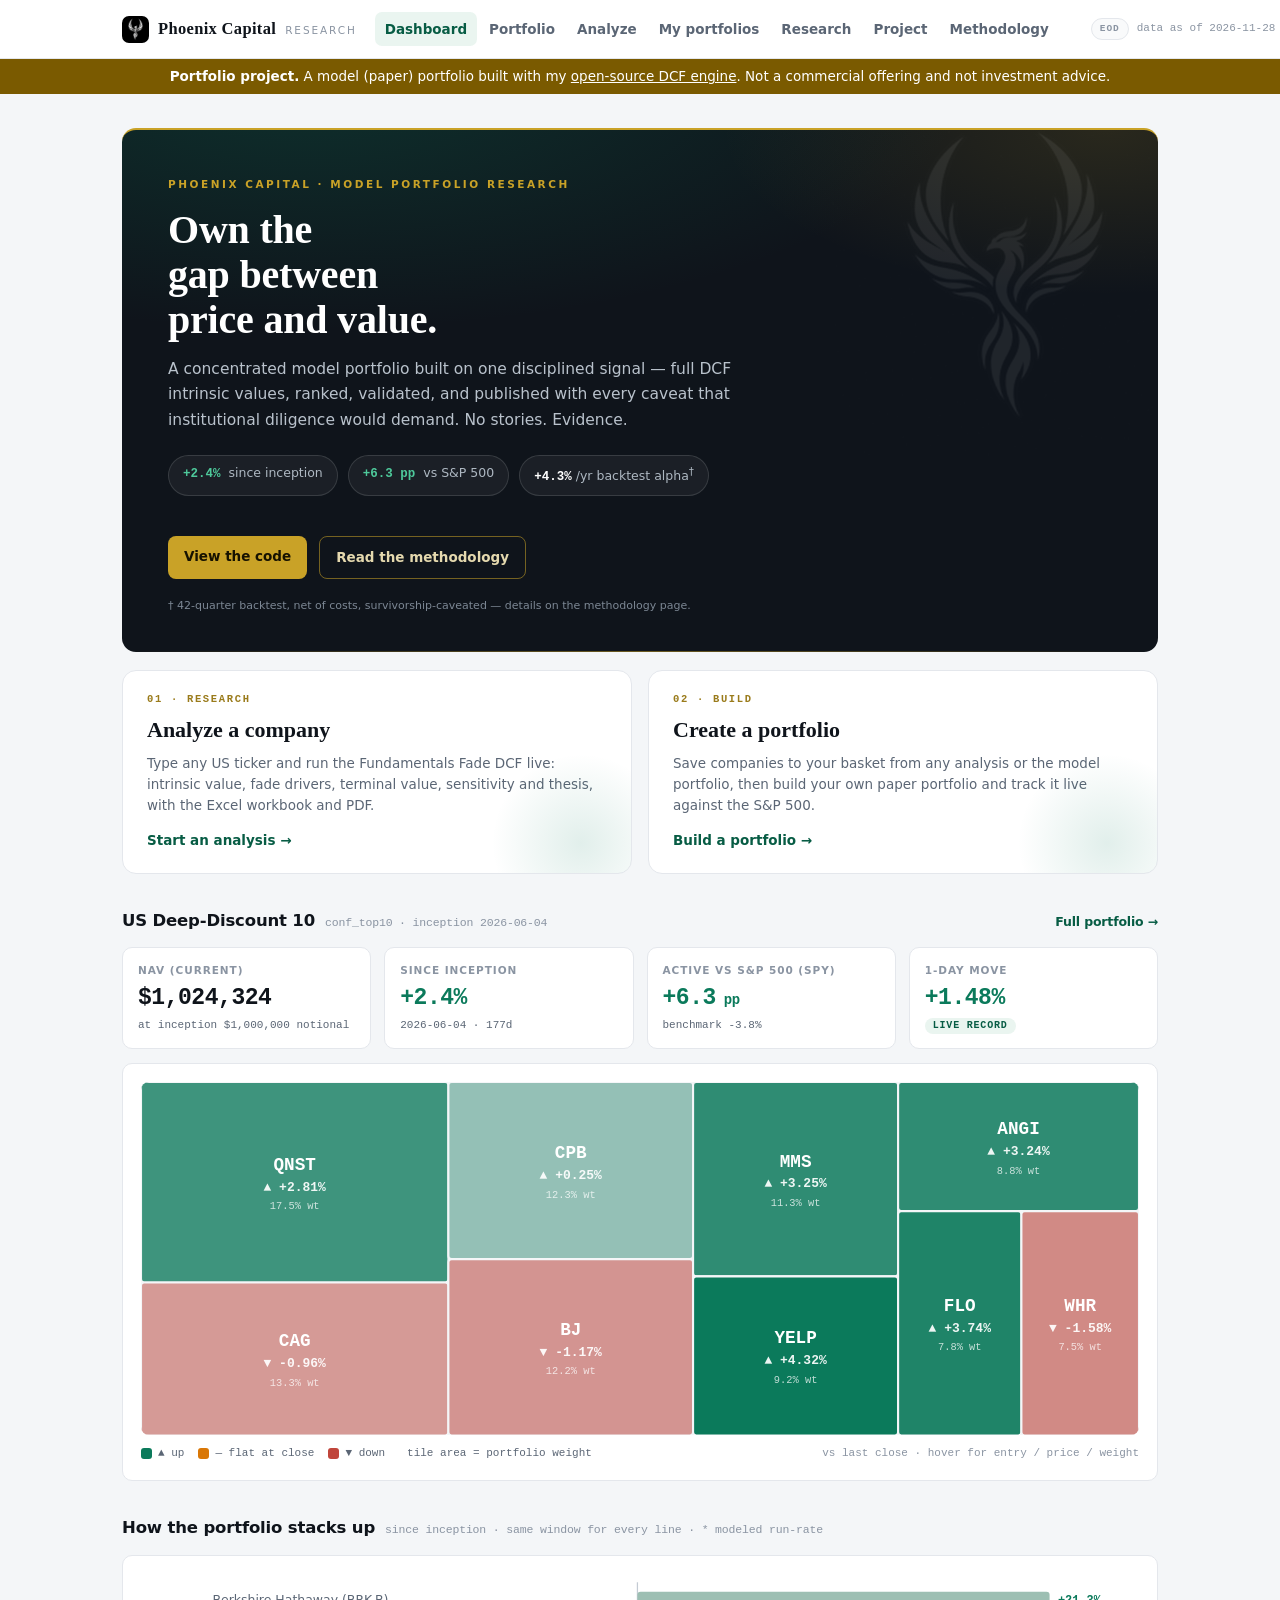
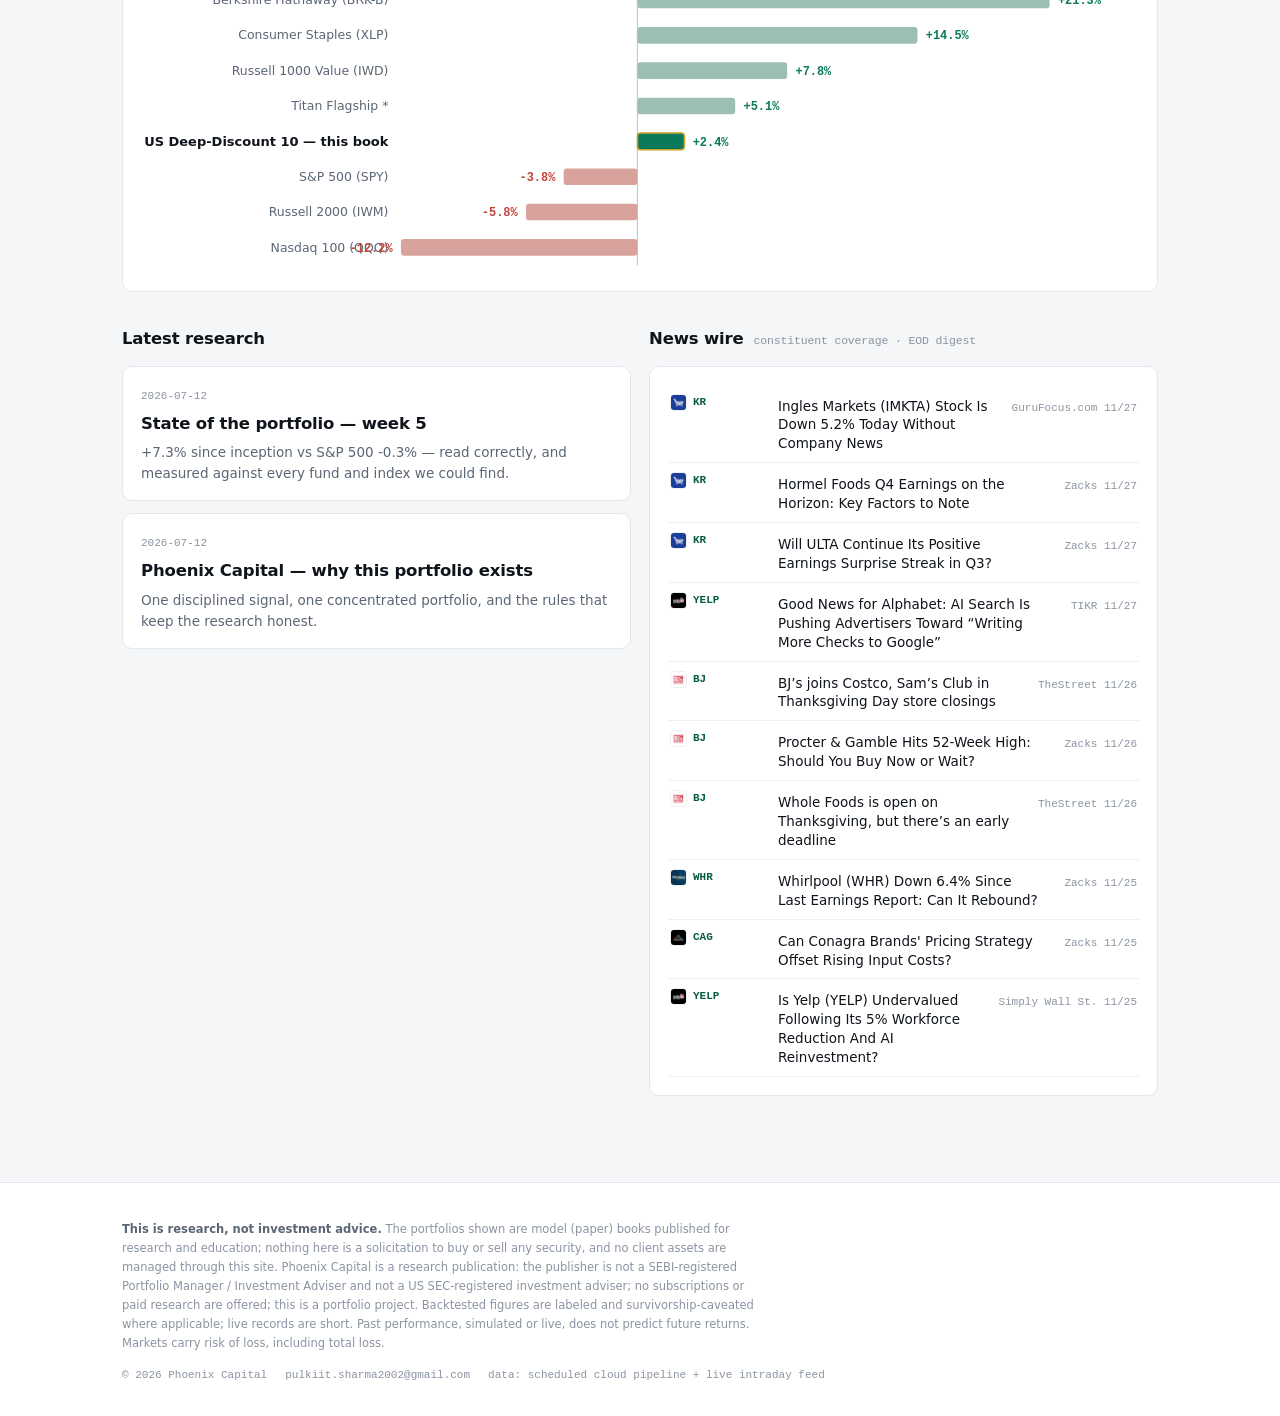
==== commit 3ffaeb5b: "data refresh 2026-11-28 03:25 UTC" ====
--- a/index.html
+++ b/index.html
@@ -22,8 +22,8 @@
   intrinsic values, ranked, validated, and published with every caveat that institutional
   diligence would demand. No stories. Evidence.</p>
   <div class="h-chips">
-    <span class="h-chip"><b class="pos">+2.1%</b> since inception</span>
-    <span class="h-chip"><b class="pos">+7.4 pp</b> vs S&amp;P 500</span>
+    <span class="h-chip"><b class="pos">+2.4%</b> since inception</span>
+    <span class="h-chip"><b class="pos">+6.3 pp</b> vs S&amp;P 500</span>
     <span class="h-chip"><b>+4.3%</b>/yr backtest alpha<sup>†</sup></span>
   </div>
   <div class="h-ctas"><a class="cta gold" href="https://github.com/PS11242026/dcf-valuation-platform">View the code</a>
@@ -46,15 +46,15 @@
 <h2 class="sec">US Deep-Discount 10 <span class="sub">conf_top10 · inception 2026-06-04</span>
   <a href="us.html" style="margin-left:auto;font-size:12.5px">Full portfolio →</a></h2>
 <div class="kpis">
-  <div class="tile"><div class="lab">NAV (current)</div><div class="val tab">$1,020,825</div><div class="sub">at inception $1,000,000 notional</div></div>
+  <div class="tile"><div class="lab">NAV (current)</div><div class="val tab">$1,024,324</div><div class="sub">at inception $1,000,000 notional</div></div>
   <div class="tile"><div class="lab">Since inception</div>
-    <div class="val tab pos">+2.1%</div>
+    <div class="val tab pos">+2.4%</div>
     <div class="sub">2026-06-04 · 177d</div></div>
   <div class="tile"><div class="lab">Active vs S&amp;P 500 (SPY)</div>
-    <div class="val tab pos">+7.4<span style="font-size:14px"> pp</span></div>
-    <div class="sub">benchmark -5.4%</div></div>
+    <div class="val tab pos">+6.3<span style="font-size:14px"> pp</span></div>
+    <div class="sub">benchmark -3.8%</div></div>
   <div class="tile"><div class="lab">1-day move</div>
-    <div class="val tab pos" id="day-us">+1.30%</div>
+    <div class="val tab pos" id="day-us">+1.48%</div>
     <div class="sub"><span class="badge live">live record</span></div></div>
 </div>
 <div style="height:14px"></div>
@@ -81,6 +81,6 @@
     <span>pulkiit.sharma2002@gmail.com</span>
     <span>data: scheduled cloud pipeline + live intraday feed</span></div>
 </div></footer>
-<script>window.SITE_DATA = {"as_of": "2026-11-28", "config": {"finnhub_key": "dc2afj9r01qjj5fhtak0dc2afj9r01qjj5fhtakg", "refresh_seconds": 60, "quote_seconds": 60, "news_seconds": 300, "data_prefix": "data/", "asset_prefix": "assets/"}, "books": {"us": {"status": {"as_of": "2026-11-28", "book": "conf_top10", "book_id": "discount_x_conf_top10", "currency": "USD", "inception": "2026-06-04", "days": 177, "capital": 1000000.0, "capital_basis": "notional", "cash": 0.0, "value_at_inception": 1000000.0, "value": 1020824.5162916407, "return_since_inception": 0.02082451629164068, "benchmarks": {"SPY": {"entry": 757.2550048828125, "last": 716.7000122070312, "return": -0.05355526528617305, "active": 0.07437978157781373}, "QQQ": {"entry": 741.8599853515625, "last": 633.9299926757812, "return": -0.14548566415080866, "active": 0.16631018044244933}}, "comparables": [{"name": "Titan Flagship (modeled)", "kind": "run_rate", "note": "reported ~10.72%/yr net run-rate compounded over the window; no daily NAV published", "symbol": null, "return": 0.050622308532509486, "active": -0.029797792240868804}, {"name": "Russell 2000 (IWM)", "kind": "index", "note": "small/mid-cap universe proxy", "symbol": "IWM", "return": -0.07464371449433549, "active": 0.09546823078597617}, {"name": "Russell 1000 Value (IWD)", "kind": "index", "note": "value-factor benchmark", "symbol": "IWD", "return": 0.06425536118910213, "active": -0.04343084489746145}, {"name": "Consumer Staples (XLP)", "kind": "index", "note": "sector-fair for the staples-heavy book", "symbol": "XLP", "return": 0.14031798971352805, "active": -0.11949347342188736}, {"name": "Berkshire Hathaway (BRK-B)", "kind": "index", "note": "flagship value manager, tradeable comparison", "symbol": "BRK-B", "return": 0.2103712709487553, "active": -0.18954675465711462}], "holdings": [{"ticker": "MMS", "sector": "industrials_assetlight_services", "entry_price": 60.64500045776367, "price": 61.16999816894531, "entry_value": 100000.0, "weight": 0.09880805995676391, "market_value": 100865.69001107894, "return": 0.008656900110789456, "contribution": 0.0008656900110789456, "inception_discount": 4.755931966313579, "current_discount": 4.838646570065083, "current_intrinsic": 357.15, "conviction": 0.505, "day_change": 0.03240503238726267, "company": "Maximus, Inc."}, {"ticker": "WHR", "sector": "consumer_discretionary", "entry_price": 38.7400016784668, "price": 27.139999389648438, "entry_value": 100000.0, "weight": 0.06862764669133511, "market_value": 70056.78423791578, "return": -0.2994321576208422, "contribution": -0.029943215762084217, "inception_discount": 4.218364331422412, "current_discount": 6.968681092988097, "current_intrinsic": 216.27, "conviction": 0.505, "day_change": 0.05726526330290227, "company": "Whirlpool Corporation"}, {"ticker": "KR", "sector": "consumer_staples", "entry_price": 62.380001068115234, "price": 69.83000183105469, "entry_value": 100000.0, "weight": 0.1096593289624654, "market_value": 111942.93144497465, "return": 0.11942931444974647, "contribution": 0.011942931444974648, "inception_discount": 4.124266794909185, "current_discount": 3.5248459360555584, "current_intrinsic": 315.97, "conviction": 0.84, "day_change": -0.004135780150714252, "company": "The Kroger Co."}, {"ticker": "CPB", "sector": "consumer_staples", "entry_price": 21.334999084472656, "price": 24.110000610351562, "entry_value": 100000.0, "weight": 0.11070149888709867, "market_value": 113006.80405418211, "return": 0.13006804054182108, "contribution": 0.013006804054182109, "inception_discount": 3.2943927812345697, "current_discount": 2.8875984084279653, "current_intrinsic": 93.73, "conviction": 0.84, "day_change": 0.021177466627458674, "company": "The Campbell's Company"}, {"ticker": "CAG", "sector": "consumer_staples", "entry_price": 12.626999855041504, "price": 15.670000076293945, "entry_value": 100000.0, "weight": 0.12156756882091758, "market_value": 124099.15463836394, "return": 0.2409915463836394, "contribution": 0.02409915463836394, "inception_discount": 2.91445864061098, "current_discount": 2.2131461234752017, "current_intrinsic": 50.35, "conviction": 0.84, "day_change": 0.03912467875151626, "company": "Conagra Brands, Inc."}, {"ticker": "ANGI", "sector": "internet_platforms_marketplaces", "entry_price": 6.275000095367432, "price": 4.940000057220459, "entry_value": 100000.0, "weight": 0.07711913072287396, "market_value": 78725.09931700962, "return": -0.21274900682990383, "contribution": -0.021274900682990382, "inception_discount": 2.8878761047646657, "current_discount": 3.921052574577958, "current_intrinsic": 24.31, "conviction": 0.993, "day_change": 0.01229506995337748, "company": "Angi Inc."}, {"ticker": "BJ", "sector": "consumer_staples", "entry_price": 89.13999938964844, "price": 101.69999694824219, "entry_value": 100000.0, "weight": 0.11176278658613427, "market_value": 114090.19255619639, "return": 0.1409019255619639, "contribution": 0.01409019255619639, "inception_discount": 2.72527462338944, "current_discount": 2.234513371395786, "current_intrinsic": 328.95, "conviction": 0.84, "day_change": -0.02286707187684134, "company": "BJ's Wholesale Club Holdings, Inc."}, {"ticker": "FLO", "sector": "consumer_staples", "entry_price": 7.289999961853027, "price": 5.079999923706055, "entry_value": 100000.0, "weight": 0.06826295560118407, "market_value": 69684.49863221648, "return": -0.30315501367783526, "contribution": -0.030315501367783527, "inception_discount": 2.6244166951128425, "current_discount": 4.381889844607404, "current_intrinsic": 27.34, "conviction": 0.84, "day_change": -0.013592266090314054, "company": "Flowers Foods, Inc."}, {"ticker": "YELP", "sector": "internet_platforms_marketplaces", "entry_price": 23.520000457763672, "price": 19.219999313354492, "entry_value": 100000.0, "weight": 0.08005066616329444, "market_value": 81717.68256496865, "return": -0.18282317435031348, "contribution": -0.018282317435031347, "inception_discount": 2.5953911646826757, "current_discount": 3.391779553360858, "current_intrinsic": 84.41, "conviction": 0.993, "day_change": 0.014247944039299298, "company": "Yelp Inc."}, {"ticker": "QNST", "sector": "internet_platforms_marketplaces", "entry_price": 11.829999923706055, "price": 18.530000686645508, "entry_value": 100000.0, "weight": 0.15344035760793256, "market_value": 156635.67883473414, "return": 0.5663567883473413, "contribution": 0.056635678834734124, "inception_discount": 2.485763260371288, "current_discount": 0.9886669527517955, "current_intrinsic": 36.85, "conviction": 0.993, "day_change": 0.003792069644885876, "company": "QuinStreet, Inc."}], "sector_weights": {"consumer_staples": 0.5219541388578, "internet_platforms_marketplaces": 0.31061015449410095, "industrials_assetlight_services": 0.09880805995676391, "consumer_discretionary": 0.06862764669133511}, "metrics": {"excess": {"SPY": 0.07437978157781373, "QQQ": 0.16631018044244933}, "primary_benchmark": "SPY", "alpha_basis": "simple_excess_return", "max_drawdown": -0.1503846261168077, "sharpe": 0.2836348396877492, "volatility": 0.30285480541027565, "beta": 0.07453373287536393, "turnover": null, "hhi": 0.38338757774844695, "day_change": 0.012966064250114526, "bench_day_change": {"SPY": -0.0028938159173377276, "QQQ": -0.006534999325657598}}, "honesty": null}, "track": {"inception": "2026-06-04", "rows": [{"date": "2026-06-04", "days": 0, "bench": {"SPY": -4.626470536550631e-05, "QQQ": -9.436730057033049e-05}, "books": {"discount_x_conf_top10": 0.0002282687906213665}}, {"date": "2026-06-05", "days": 1, "bench": {"SPY": -0.026021639953232367, "QQQ": -0.049605031299173596}, "books": {"discount_x_conf_top10": 0.005163007351116767}}, {"date": "2026-06-08", "days": 4, "bench": {"SPY": -0.028736588272977204, "QQQ": -0.03682710643529041}, "books": {"discount_x_conf_top10": -0.005855134973683807}}, {"date": "2026-06-09", "days": 5, "bench": {"SPY": -0.031587751491794935, "QQQ": -0.047910615819448}, "books": {"discount_x_conf_top10": 0.0058004153967183055}}, {"date": "2026-06-10", "days": 6, "bench": {"SPY": -0.04685526546349417, "QQQ": -0.06693011077092081}, "books": {"discount_x_conf_top10": 0.017482073372978746}}, {"date": "2026-06-11", "days": 7, "bench": {"SPY": -0.030654800333944077, "QQQ": -0.03541480557950161}, "books": {"discount_x_conf_top10": 0.01318112295033741}}, {"date": "2026-06-12", "days": 8, "bench": {"SPY": -0.025412380531876444, "QQQ": -0.029738534290707608}, "books": {"discount_x_conf_top10": 0.023322780186827197}}, {"date": "2026-06-14", "days": 10, "bench": {"SPY": -0.02047527554500872, "QQQ": -0.027660150030021424}, "books": {"discount_x_conf_top10": 0.033470806236069225}}, {"date": "2026-06-15", "days": 11, "bench": {"SPY": -0.0032023397367232365, "QQQ": 0.0028846611094994756}, "books": {"discount_x_conf_top10": 0.018787949572799112}}, {"date": "2026-06-16", "days": 12, "bench": {"SPY": -0.014139025923226689, "QQQ": -0.0182785429820429}, "books": {"discount_x_conf_top10": 0.005598940528212315}}, {"date": "2026-06-17", "days": 13, "bench": {"SPY": -0.026450354182917746, "QQQ": -0.028164813518860354}, "books": {"discount_x_conf_top10": -0.026725838006293655}}, {"date": "2026-06-18", "days": 14, "bench": {"SPY": -0.016328378173827263, "QQQ": -0.0038053799069556193}, "books": {"discount_x_conf_top10": -0.03290229628912942}}, {"date": "2026-06-22", "days": 18, "bench": {"SPY": -0.01942392220565614, "QQQ": -0.006305989962346881}, "books": {"discount_x_conf_top10": -0.06256240085900383}}, {"date": "2026-06-23", "days": 19, "bench": {"SPY": -0.03366385999494148, "QQQ": -0.03902733722792473}, "books": {"discount_x_conf_top10": -0.04189583956974372}}, {"date": "2026-06-24", "days": 20, "bench": {"SPY": -0.03411175715124193, "QQQ": -0.04310742717551186}, "books": {"discount_x_conf_top10": -0.013835843834768258}}, {"date": "2026-06-25", "days": 21, "bench": {"SPY": -0.03271543353494755, "QQQ": -0.0353512907093706}, "books": {"discount_x_conf_top10": -0.022970345959697012}}, {"date": "2026-06-26", "days": 22, "bench": {"SPY": -0.03971018950313476, "QQQ": -0.048628284488039686}, "books": {"discount_x_conf_top10": 0.01688813261402723}}, {"date": "2026-06-29", "days": 25, "bench": {"SPY": -0.0238895946808807, "QQQ": -0.024982734979926202}, "books": {"discount_x_conf_top10": 0.018493813944227732}}, {"date": "2026-06-30", "days": 26, "bench": {"SPY": -0.016288803312617395, "QQQ": -0.008393095176703835}, "books": {"discount_x_conf_top10": 0.009803750364988161}}, {"date": "2026-07-01", "days": 27, "bench": {"SPY": -0.01761927629427129, "QQQ": -0.02351506429564232}, "books": {"discount_x_conf_top10": 0.04327594163850135}}, {"date": "2026-07-02", "days": 28, "bench": {"SPY": -0.01891017441471521, "QQQ": -0.040441283546670315}, "books": {"discount_x_conf_top10": 0.05943898556607617}}, {"date": "2026-07-06", "days": 32, "bench": {"SPY": -0.01034781869974255, "QQQ": -0.026679371834643528}, "books": {"discount_x_conf_top10": 0.05729456491809646}}, {"date": "2026-07-07", "days": 33, "bench": {"SPY": -0.015050537339566628, "QQQ": -0.044709861275954554}, "books": {"discount_x_conf_top10": 0.06258853826077397}}, {"date": "2026-07-08", "days": 34, "bench": {"SPY": -0.018093449224002245, "QQQ": -0.04200323925837668}, "books": {"discount_x_conf_top10": 0.04677894624993929}}, {"date": "2026-07-09", "days": 35, "bench": {"SPY": -0.009781358160876441, "QQQ": -0.026059937304570457}, "books": {"discount_x_conf_top10": 0.04473642047608474}}, {"date": "2026-07-10", "days": 36, "bench": {"SPY": -0.005513398790637392, "QQQ": -0.023057131954775434}, "books": {"discount_x_conf_top10": 0.06446299114621844}}, {"date": "2026-07-11", "days": 37, "bench": {"SPY": -0.003043879090819601, "QQQ": -0.022039166296574653}, "books": {"discount_x_conf_top10": 0.07279951834841084}}, {"date": "2026-07-12", "days": 38, "bench": {"SPY": -0.003043879090819601, "QQQ": -0.022039166296574653}, "books": {"discount_x_conf_top10": 0.07279951834841084}}, {"date": "2026-07-13", "days": 39, "bench": {"SPY": -0.013127328045616005, "QQQ": -0.041599360375639494}, "books": {"discount_x_conf_top10": 0.07455503494480857}}, {"date": "2026-07-14", "days": 40, "bench": {"SPY": -0.009623300517632716, "QQQ": -0.030894142925241508}, "books": {"discount_x_conf_top10": 0.0663101077673181}}, {"date": "2026-07-15", "days": 41, "bench": {"SPY": -0.00569781280784365, "QQQ": -0.03351997271164231}, "books": {"discount_x_conf_top10": 0.06904103506672044}}, {"date": "2026-07-16", "days": 42, "bench": {"SPY": -0.011085555369099609, "QQQ": -0.04940938575361464}, "books": {"discount_x_conf_top10": 0.09395817797958103}}, {"date": "2026-07-17", "days": 43, "bench": {"SPY": -0.020873039170407726, "QQQ": -0.06369636469514428}, "books": {"discount_x_conf_top10": 0.06935459625866473}}, {"date": "2026-07-20", "days": 46, "bench": {"SPY": -0.02245369620337645, "QQQ": -0.06271336512477466}, "books": {"discount_x_conf_top10": 0.07324871612398856}}, {"date": "2026-07-21", "days": 47, "bench": {"SPY": -0.01429966278349426, "QQQ": -0.045329295806027514}, "books": {"discount_x_conf_top10": 0.05664211487127663}}, {"date": "2026-07-22", "days": 48, "bench": {"SPY": -0.015445802348473814, "QQQ": -0.05020389754228716}, "books": {"discount_x_conf_top10": 0.04069955184699496}}, {"date": "2026-07-23", "days": 49, "bench": {"SPY": -0.027604311999500974, "QQQ": -0.06823422243730248}, "books": {"discount_x_conf_top10": 0.008077291710262113}}, {"date": "2026-07-24", "days": 50, "bench": {"SPY": -0.026616391278828977, "QQQ": -0.07864317428233547}, "books": {"discount_x_conf_top10": 0.030143049396618514}}, {"date": "2026-07-27", "days": 53, "bench": {"SPY": -0.02640554028712816, "QQQ": -0.08148439516977635}, "books": {"discount_x_conf_top10": 0.056869765396404814}}, {"date": "2026-07-28", "days": 54, "bench": {"SPY": -0.024074008698086957, "QQQ": -0.0904121012611322}, "books": {"discount_x_conf_top10": 0.081705429855573}}, {"date": "2026-07-29", "days": 55, "bench": {"SPY": -0.03909101621634348, "QQQ": -0.10894083688575074}, "books": {"discount_x_conf_top10": 0.08798524830067389}}, {"date": "2026-07-30", "days": 56, "bench": {"SPY": -0.022980662481564607, "QQQ": -0.07955887441777354}, "books": {"discount_x_conf_top10": 0.04793334620256721}}, {"date": "2026-07-31", "days": 57, "bench": {"SPY": -0.015946251051635496, "QQQ": -0.07358008476437872}, "books": {"discount_x_conf_top10": 0.039577769957998166}}, {"date": "2026-08-03", "days": 60, "bench": {"SPY": -0.0019303827412981978, "QQQ": -0.05731361388586442}, "books": {"discount_x_conf_top10": 0.06149824278777666}}, {"date": "2026-08-04", "days": 61, "bench": {"SPY": 0.016063766627285148, "QQQ": -0.025292493381536607}, "books": {"discount_x_conf_top10": 0.0839575523194814}}, {"date": "2026-08-05", "days": 62, "bench": {"SPY": 0.014035131837484283, "QQQ": -0.034112421649224456}, "books": {"discount_x_conf_top10": 0.05767071992759772}}, {"date": "2026-08-06", "days": 63, "bench": {"SPY": 0.01241489994330558, "QQQ": -0.03768077261725855}, "books": {"discount_x_conf_top10": 0.03801621196469991}}, {"date": "2026-08-07", "days": 64, "bench": {"SPY": 0.018606149208027167, "QQQ": -0.026396599025523937}, "books": {"discount_x_conf_top10": 0.0947087802327998}}, {"date": "2026-08-10", "days": 67, "bench": {"SPY": 0.018303171808255136, "QQQ": -0.02930520162104433}, "books": {"discount_x_conf_top10": 0.07538600428424641}}, {"date": "2026-08-11", "days": 68, "bench": {"SPY": 0.015049489532650728, "QQQ": -0.03256387646061576}, "books": {"discount_x_conf_top10": 0.06221615193285045}}, {"date": "2026-08-12", "days": 69, "bench": {"SPY": 0.01759179151286072, "QQQ": -0.025494391686331275}, "books": {"discount_x_conf_top10": 0.05547236768309255}}, {"date": "2026-08-13", "days": 70, "bench": {"SPY": 0.02469205357743043, "QQQ": -0.014223710890842178}, "books": {"discount_x_conf_top10": 0.0829717952149107}}, {"date": "2026-08-14", "days": 71, "bench": {"SPY": 0.02266341878762934, "QQQ": -0.015570275501508357}, "books": {"discount_x_conf_top10": 0.07673291968092137}}, {"date": "2026-08-17", "days": 74, "bench": {"SPY": 0.017828918277992267, "QQQ": -0.01718620239819646}, "books": {"discount_x_conf_top10": 0.05140510601525626}}, {"date": "2026-08-18", "days": 75, "bench": {"SPY": 0.010952725692370713, "QQQ": -0.033829648840104976}, "books": {"discount_x_conf_top10": 0.06273503267248534}}, {"date": "2026-08-19", "days": 76, "bench": {"SPY": 0.013073486890242902, "QQQ": -0.03575525186525563}, "books": {"discount_x_conf_top10": 0.0857332812458442}}, {"date": "2026-08-20", "days": 77, "bench": {"SPY": 0.004563843923195421, "QQQ": -0.042690055496529156}, "books": {"discount_x_conf_top10": 0.06941789611954949}}, {"date": "2026-08-21", "days": 78, "bench": {"SPY": 0.008673745650190856, "QQQ": -0.03931011003704432}, "books": {"discount_x_conf_top10": 0.08545069536869565}}, {"date": "2026-08-24", "days": 81, "bench": {"SPY": 0.005709822287111033, "QQQ": -0.04889764677406161}, "books": {"discount_x_conf_top10": 0.09719691619456902}}, {"date": "2026-08-25", "days": 82, "bench": {"SPY": 0.0089240103020376, "QQQ": -0.04297282830564875}, "books": {"discount_x_conf_top10": 0.08095142342669687}}, {"date": "2026-08-26", "days": 83, "bench": {"SPY": 0.009147999180453725, "QQQ": -0.04209752428579916}, "books": {"discount_x_conf_top10": 0.06879971274529151}}, {"date": "2026-08-27", "days": 84, "bench": {"SPY": 0.015760789227513117, "QQQ": -0.028982032696336257}, "books": {"discount_x_conf_top10": 0.04939859015776325}}, {"date": "2026-08-28", "days": 85, "bench": {"SPY": 0.013455533411902643, "QQQ": -0.03528390900129119}, "books": {"discount_x_conf_top10": 0.06852122514395305}}, {"date": "2026-08-31", "days": 88, "bench": {"SPY": 0.010425759414182334, "QQQ": -0.034839551729817564}, "books": {"discount_x_conf_top10": 0.055071111200231546}}, {"date": "2026-09-01", "days": 89, "bench": {"SPY": 0.0034837161939202943, "QQQ": -0.04712021768816732}, "books": {"discount_x_conf_top10": 0.042785996684674456}}, {"date": "2026-09-02", "days": 90, "bench": {"SPY": 0.007936089581365602, "QQQ": -0.04496573076573096}, "books": {"discount_x_conf_top10": 0.05504382847957828}}, {"date": "2026-09-03", "days": 91, "bench": {"SPY": 0.018487585825461395, "QQQ": -0.03361425773906479}, "books": {"discount_x_conf_top10": 0.034611562205832745}}, {"date": "2026-09-04", "days": 92, "bench": {"SPY": 0.01456209811567244, "QQQ": -0.03187714249561113}, "books": {"discount_x_conf_top10": 0.026881572435468914}}, {"date": "2026-09-08", "days": 96, "bench": {"SPY": 0.008989941537210111, "QQQ": -0.032685064807381314}, "books": {"discount_x_conf_top10": 0.0034245284171279923}}, {"date": "2026-09-09", "days": 97, "bench": {"SPY": 0.004300441384633258, "QQQ": -0.03544549346364523}, "books": {"discount_x_conf_top10": -0.008062229674893262}}, {"date": "2026-09-10", "days": 98, "bench": {"SPY": -0.001719612350129407, "QQQ": -0.045706271369421736}, "books": {"discount_x_conf_top10": -0.013572951561958669}}, {"date": "2026-09-11", "days": 99, "bench": {"SPY": 0.006790030616918186, "QQQ": -0.037371096488795996}, "books": {"discount_x_conf_top10": -0.0037568125469687576}}, {"date": "2026-09-14", "days": 102, "bench": {"SPY": 0.0022980823682627882, "QQQ": -0.045046522996908034}, "books": {"discount_x_conf_top10": 0.013668159617914944}}, {"date": "2026-09-15", "days": 103, "bench": {"SPY": -0.002299210775710825, "QQQ": -0.05129459266317682}, "books": {"discount_x_conf_top10": 0.011860867656753338}}, {"date": "2026-09-16", "days": 104, "bench": {"SPY": -0.006698952015762871, "QQQ": -0.05105221596964582}, "books": {"discount_x_conf_top10": 0.01028010330866801}}, {"date": "2026-09-17", "days": 105, "bench": {"SPY": 0.004563843923195421, "QQQ": -0.03462416062877749}, "books": {"discount_x_conf_top10": 0.0004347156686413722}}, {"date": "2026-09-18", "days": 106, "bench": {"SPY": 0.005856676456407195, "QQQ": -0.028524182628617223}, "books": {"discount_x_conf_top10": -0.01484630313485764}}, {"date": "2026-09-21", "days": 109, "bench": {"SPY": 0.02145247639492509, "QQQ": -0.0005257254146854295}, "books": {"discount_x_conf_top10": -0.019122690581964585}}, {"date": "2026-09-22", "days": 110, "bench": {"SPY": 0.021294015749021566, "QQQ": 0.007548643587293569}, "books": {"discount_x_conf_top10": -0.039470715665226884}}, {"date": "2026-09-23", "days": 111, "bench": {"SPY": 0.013938491799621255, "QQQ": -0.0008761267513279769}, "books": {"discount_x_conf_top10": -0.06780463182386559}}, {"date": "2026-09-24", "days": 112, "bench": {"SPY": 0.013106533108361074, "QQQ": -0.0010244652368800455}, "books": {"discount_x_conf_top10": -0.06310823900599023}}, {"date": "2026-09-25", "days": 113, "bench": {"SPY": 0.018613242054842827, "QQQ": 0.003558642736589235}, "books": {"discount_x_conf_top10": -0.06764166171158782}}, {"date": "2026-09-28", "days": 116, "bench": {"SPY": 0.011033245623834453, "QQQ": -0.0071845849081099145}, "books": {"discount_x_conf_top10": -0.06509277796940593}}, {"date": "2026-09-29", "days": 117, "bench": {"SPY": 0.009171292734200476, "QQQ": -0.00529748571614741}, "books": {"discount_x_conf_top10": -0.05662927537678077}}, {"date": "2026-09-30", "days": 118, "bench": {"SPY": 0.0070980052496738555, "QQQ": -0.0028171971282722197}, "books": {"discount_x_conf_top10": -0.06642654138327063}}, {"date": "2026-10-01", "days": 119, "bench": {"SPY": 0.008893946303603073, "QQQ": 0.00022921298987688132}, "books": {"discount_x_conf_top10": -0.06535534001276698}}, {"date": "2026-10-02", "days": 120, "bench": {"SPY": 0.016355137550449816, "QQQ": 0.010406319104302009}, "books": {"discount_x_conf_top10": -0.06119474663432813}}, {"date": "2026-10-05", "days": 123, "bench": {"SPY": 0.023208842587644662, "QQQ": 0.01932982926511806}, "books": {"discount_x_conf_top10": -0.06180046238206703}}, {"date": "2026-10-06", "days": 124, "bench": {"SPY": 0.028834437318820072, "QQQ": 0.023993729469764302}, "books": {"discount_x_conf_top10": -0.05991675016126576}}, {"date": "2026-10-07", "days": 125, "bench": {"SPY": 0.02636491761900217, "QQQ": 0.021392170261975707}, "books": {"discount_x_conf_top10": -0.05326423538176591}}, {"date": "2026-10-08", "days": 126, "bench": {"SPY": 0.022020307142835316, "QQQ": 0.007710392595943194}, "books": {"discount_x_conf_top10": -0.02319712589729476}}, {"date": "2026-10-09", "days": 127, "bench": {"SPY": 0.02814772078621619, "QQQ": 0.012684380294791353}, "books": {"discount_x_conf_top10": -0.026914585188047412}}, {"date": "2026-10-12", "days": 130, "bench": {"SPY": 0.02752701608931707, "QQQ": 0.005634476529692289}, "books": {"discount_x_conf_top10": -0.027965343203608262}}, {"date": "2026-10-13", "days": 131, "bench": {"SPY": 0.027408210905155217, "QQQ": 0.002305046782980158}, "books": {"discount_x_conf_top10": -0.027666453302846183}}, {"date": "2026-10-14", "days": 132, "bench": {"SPY": 0.016302263601460698, "QQQ": -0.017402169411271484}, "books": {"discount_x_conf_top10": -0.025313031488095262}}, {"date": "2026-10-15", "days": 133, "bench": {"SPY": 0.019194291290000276, "QQQ": -0.018682750957371486}, "books": {"discount_x_conf_top10": 0.002415153276776072}}, {"date": "2026-10-16", "days": 134, "bench": {"SPY": 0.007916745453686591, "QQQ": -0.043215698638066735}, "books": {"discount_x_conf_top10": 0.001284094096988242}}, {"date": "2026-10-19", "days": 137, "bench": {"SPY": 0.012182125606901906, "QQQ": -0.03167713647321668}, "books": {"discount_x_conf_top10": -0.011547357460492614}}, {"date": "2026-10-20", "days": 138, "bench": {"SPY": 0.015575972207646949, "QQQ": -0.0326611233213604}, "books": {"discount_x_conf_top10": 0.005586765686007367}}, {"date": "2026-10-21", "days": 139, "bench": {"SPY": 0.020911082621509758, "QQQ": -0.022457031614444345}, "books": {"discount_x_conf_top10": -0.00877818100326525}}, {"date": "2026-10-22", "days": 140, "bench": {"SPY": 0.008854371442393205, "QQQ": -0.0504003658193245}, "books": {"discount_x_conf_top10": 0.049785608465829176}}, {"date": "2026-10-23", "days": 141, "bench": {"SPY": 0.003585272864234934, "QQQ": -0.05049465084674698}, "books": {"discount_x_conf_top10": 0.02912725027423655}}, {"date": "2026-10-26", "days": 144, "bench": {"SPY": 0.010716324332027183, "QQQ": -0.03998055391877697}, "books": {"discount_x_conf_top10": 0.015034809546221361}}, {"date": "2026-10-27", "days": 145, "bench": {"SPY": 0.01638149392441246, "QQQ": -0.02778150292308268}, "books": {"discount_x_conf_top10": 0.0027257619577992997}}, {"date": "2026-10-28", "days": 146, "bench": {"SPY": 0.019881007822603936, "QQQ": -0.02190440288041584}, "books": {"discount_x_conf_top10": -0.007187738315280512}}, {"date": "2026-10-29", "days": 147, "bench": {"SPY": 0.015985342309653428, "QQQ": -0.03574792955509809}, "books": {"discount_x_conf_top10": 0.01716002619069713}}, {"date": "2026-10-30", "days": 148, "bench": {"SPY": -0.0020271033796931404, "QQQ": -0.06924486578534572}, "books": {"discount_x_conf_top10": 0.03282601741937663}}, {"date": "2026-11-02", "days": 151, "bench": {"SPY": -0.006807520932361144, "QQQ": -0.0819156710107437}, "books": {"discount_x_conf_top10": 0.06129656259164279}}, {"date": "2026-11-03", "days": 152, "bench": {"SPY": -0.003836262920869804, "QQQ": -0.07626770168480601}, "books": {"discount_x_conf_top10": 0.05119455672944534}}, {"date": "2026-11-04", "days": 153, "bench": {"SPY": 0.012617932683402833, "QQQ": -0.06727680981591055}, "books": {"discount_x_conf_top10": 0.1225625871525384}}, {"date": "2026-11-05", "days": 154, "bench": {"SPY": -0.032030167811919585, "QQQ": -0.1278003928378263}, "books": {"discount_x_conf_top10": 0.13618733233742464}}, {"date": "2026-11-06", "days": 155, "bench": {"SPY": -0.029006116451971042, "QQQ": -0.115601341842132}, "books": {"discount_x_conf_top10": 0.10575702117072816}}, {"date": "2026-11-09", "days": 158, "bench": {"SPY": -0.006028355589558276, "QQQ": -0.08426119618246009}, "books": {"discount_x_conf_top10": 0.08844336349688464}}, {"date": "2026-11-10", "days": 159, "bench": {"SPY": -0.009686330133653387, "QQQ": -0.09044830144618099}, "books": {"discount_x_conf_top10": 0.08308693036770562}}, {"date": "2026-11-11", "days": 160, "bench": {"SPY": 0.003374018869874096, "QQQ": -0.06939312199774994}, "books": {"discount_x_conf_top10": 0.0861143113188561}}, {"date": "2026-11-12", "days": 161, "bench": {"SPY": -0.00017828837677458242, "QQQ": -0.07237215040781975}, "books": {"discount_x_conf_top10": 0.06648631005585096}}, {"date": "2026-11-13", "days": 162, "bench": {"SPY": -0.003809825946375134, "QQQ": -0.08353324337038859}, "books": {"discount_x_conf_top10": 0.06839738186972336}}, {"date": "2026-11-16", "days": 165, "bench": {"SPY": -0.022852265834095387, "QQQ": -0.10798531654675902}, "books": {"discount_x_conf_top10": 0.07094866776817811}}, {"date": "2026-11-17", "days": 166, "bench": {"SPY": -0.03276967769298067, "QQQ": -0.11445552371219081}, "books": {"discount_x_conf_top10": 0.03961726745020604}}, {"date": "2026-11-18", "days": 167, "bench": {"SPY": -0.035727717217224675, "QQQ": -0.11100474107241731}, "books": {"discount_x_conf_top10": 0.0412713996069663}}, {"date": "2026-11-19", "days": 168, "bench": {"SPY": -0.05465135192078319, "QQQ": -0.13050981214243063}, "books": {"discount_x_conf_top10": 0.01081951173039294}}, {"date": "2026-11-20", "days": 169, "bench": {"SPY": -0.08906511926541316, "QQQ": -0.17983174153989334}, "books": {"discount_x_conf_top10": -0.0007699438268632619}}, {"date": "2026-11-23", "days": 172, "bench": {"SPY": -0.045981878098788176, "QQQ": null}, "books": {"discount_x_conf_top10": -0.011981233590691042}}, {"date": "2026-11-24", "days": 173, "bench": {"SPY": -0.05080847975628977, "QQQ": -0.13986468041736178}, "books": {"discount_x_conf_top10": 0.008247154253262456}}, {"date": "2026-11-25", "days": 174, "bench": {"SPY": -0.05355526528617305, "QQQ": -0.14548566415080866}, "books": {"discount_x_conf_top10": 0.02082451629164068}}, {"date": "2026-11-26", "days": 175, "bench": {"SPY": -0.05355526528617305, "QQQ": null}, "books": {"discount_x_conf_top10": 0.02082451629164068}}, {"date": "2026-11-27", "days": 176, "bench": {"SPY": -0.038210374803757885, "QQQ": -0.12248941432543337}, "books": {"discount_x_conf_top10": 0.057562819401233326}}, {"date": "2026-11-28", "days": 177, "bench": {"SPY": -0.05355526528617305, "QQQ": -0.14548566415080866}, "books": {"discount_x_conf_top10": 0.02082451629164068}}]}, "logos": {"ANGI": "logos/ANGI.png", "YELP": "logos/YELP.png", "MMS": "logos/MMS.png", "QNST": "logos/QNST.png", "KR": "logos/KR.png", "FLO": "logos/FLO.png", "WHR": "logos/WHR.png", "CAG": "logos/CAG.png", "CPB": "logos/CPB.png", "QQQ": "logos/QQQ.png", "IWM": "logos/IWM.png", "BJ": "logos/BJ.png", "XLP": "logos/XLP.png", "SPY": "logos/SPY.png", "IWD": "logos/IWD.png", "BRK-B": "logos/BRK-B.png"}, "cfg": {"label": "US Deep-Discount 10"}}}};</script><script>window.DESK = {"api_url": "", "analyzer_url": "https://state-spacedcf-valuation-platform.streamlit.app", "finnhub_key": "dc2afj9r01qjj5fhtak0dc2afj9r01qjj5fhtakg", "prefix": "", "code_url": "https://github.com/PS11242026/dcf-valuation-platform"};</script>
+<script>window.SITE_DATA = {"as_of": "2026-11-28", "config": {"finnhub_key": "dc2afj9r01qjj5fhtak0dc2afj9r01qjj5fhtakg", "refresh_seconds": 60, "quote_seconds": 60, "news_seconds": 300, "data_prefix": "data/", "asset_prefix": "assets/"}, "books": {"us": {"status": {"as_of": "2026-11-28", "book": "conf_top10", "book_id": "discount_x_conf_top10", "currency": "USD", "inception": "2026-06-04", "days": 177, "capital": 1000000.0, "capital_basis": "notional", "cash": 0.0, "value_at_inception": 1000000.0, "value": 1024324.3913566812, "return_since_inception": 0.02432439135668121, "benchmarks": {"SPY": {"entry": 757.2550048828125, "last": 728.3200073242188, "return": -0.038210374803757885, "active": 0.0625347661604391}, "QQQ": {"entry": 741.8599853515625, "last": 650.989990234375, "return": -0.12248941432543337, "active": 0.14681380568211458}}, "comparables": [{"name": "Titan Flagship (modeled)", "kind": "run_rate", "note": "reported ~10.72%/yr net run-rate compounded over the window; no daily NAV published", "symbol": null, "return": 0.050622308532509486, "active": -0.026297917175828276}, {"name": "Russell 2000 (IWM)", "kind": "index", "note": "small/mid-cap universe proxy", "symbol": "IWM", "return": -0.0577107527179872, "active": 0.08203514407466841}, {"name": "Russell 1000 Value (IWD)", "kind": "index", "note": "value-factor benchmark", "symbol": "IWD", "return": 0.07753868119050433, "active": -0.05321428983382312}, {"name": "Consumer Staples (XLP)", "kind": "index", "note": "sector-fair for the staples-heavy book", "symbol": "XLP", "return": 0.1450125479827793, "active": -0.12068815662609808}, {"name": "Berkshire Hathaway (BRK-B)", "kind": "index", "note": "flagship value manager, tradeable comparison", "symbol": "BRK-B", "return": 0.21344247561233454, "active": -0.18911808425565332}], "holdings": [{"ticker": "MMS", "sector": "industrials_assetlight_services", "entry_price": 60.64500045776367, "price": 63.15999984741211, "entry_value": 100000.0, "weight": 0.11297103115926005, "market_value": 104147.08445983114, "return": 0.04147084459831141, "contribution": 0.0046078716220346, "inception_discount": 4.755931966313579, "current_discount": 4.654686524110777, "current_intrinsic": 357.15, "conviction": 0.505, "day_change": 0.0325323154820214, "company": "Maximus, Inc."}, {"ticker": "WHR", "sector": "consumer_discretionary", "entry_price": 38.7400016784668, "price": 26.709999084472656, "entry_value": 100000.0, "weight": 0.07478839518069899, "market_value": 68946.8196366112, "return": -0.310531803633888, "contribution": -0.03450353373709866, "inception_discount": 4.218364331422412, "current_discount": 7.096967705465943, "current_intrinsic": 216.27, "conviction": 0.505, "day_change": -0.015843784629552715, "company": "Whirlpool Corporation"}, {"ticker": "KR", "sector": "consumer_staples", "entry_price": 62.380001068115234, "price": null, "entry_value": 100000.0, "weight": null, "market_value": null, "return": null, "contribution": null, "inception_discount": 4.124266794909185, "current_discount": 4.017, "current_intrinsic": 315.97, "conviction": 0.84, "day_change": null, "company": "The Kroger Co."}, {"ticker": "CPB", "sector": "consumer_staples", "entry_price": 21.334999084472656, "price": 24.170000076293945, "entry_value": 100000.0, "weight": 0.12288645032552716, "market_value": 113288.02959211078, "return": 0.13288029592110773, "contribution": 0.014764477324567525, "inception_discount": 3.2943927812345697, "current_discount": 2.877947857018455, "current_intrinsic": 93.73, "conviction": 0.84, "day_change": 0.002488571730546729, "company": "The Campbell's Company"}, {"ticker": "CAG", "sector": "consumer_staples", "entry_price": 12.626999855041504, "price": 15.520000457763672, "entry_value": 100000.0, "weight": 0.133324981007614, "market_value": 122911.22702093878, "return": 0.22911227020938774, "contribution": 0.025456918912154194, "inception_discount": 2.91445864061098, "current_discount": 2.2442009352398626, "current_intrinsic": 50.35, "conviction": 0.84, "day_change": -0.009572407007017003, "company": "Conagra Brands, Inc."}, {"ticker": "ANGI", "sector": "internet_platforms_marketplaces", "entry_price": 6.275000095367432, "price": 5.099999904632568, "entry_value": 100000.0, "weight": 0.08816097965448588, "market_value": 81274.89764339101, "return": -0.1872510235660899, "contribution": -0.020805669285121103, "inception_discount": 2.8878761047646657, "current_discount": 3.7666667558009346, "current_intrinsic": 24.31, "conviction": 0.993, "day_change": 0.03238863270421399, "company": "Angi Inc."}, {"ticker": "BJ", "sector": "consumer_staples", "entry_price": 89.13999938964844, "price": 100.51000213623047, "entry_value": 100000.0, "weight": 0.1223084976609654, "market_value": 112755.21968188659, "return": 0.12755219681886598, "contribution": 0.014172466313207331, "inception_discount": 2.72527462338944, "current_discount": 2.2728086061936774, "current_intrinsic": 328.95, "conviction": 0.84, "day_change": -0.011701030951036695, "company": "BJ's Wholesale Club Holdings, Inc."}, {"ticker": "FLO", "sector": "consumer_staples", "entry_price": 7.289999961853027, "price": 5.269999980926514, "entry_value": 100000.0, "weight": 0.07841570725324912, "market_value": 72290.80944448929, "return": -0.2770919055551071, "contribution": -0.03078798950612301, "inception_discount": 2.6244166951128425, "current_discount": 4.1878558062524665, "current_intrinsic": 27.34, "conviction": 0.84, "day_change": 0.03740158662873494, "company": "Flowers Foods, Inc."}, {"ticker": "YELP", "sector": "internet_platforms_marketplaces", "entry_price": 23.520000457763672, "price": 20.049999237060547, "entry_value": 100000.0, "weight": 0.09246918093943433, "market_value": 85246.5937365332, "return": -0.14753406263466795, "contribution": -0.016392673626074217, "inception_discount": 2.5953911646826757, "current_discount": 3.2099752225414555, "current_intrinsic": 84.41, "conviction": 0.993, "day_change": 0.0431841807158313, "company": "Yelp Inc."}, {"ticker": "QNST", "sector": "internet_platforms_marketplaces", "entry_price": 11.829999923706055, "price": 19.049999237060547, "entry_value": 100000.0, "weight": 0.1746747768187651, "market_value": 161031.2710052211, "return": 0.610312710052211, "contribution": 0.06781252333913455, "inception_discount": 2.485763260371288, "current_discount": 0.9343832795704632, "current_intrinsic": 36.85, "conviction": 0.993, "day_change": 0.028062521918296612, "company": "QuinStreet, Inc."}], "sector_weights": {"consumer_staples": 0.45693563624735567, "internet_platforms_marketplaces": 0.3553049374126853, "industrials_assetlight_services": 0.11297103115926005, "consumer_discretionary": 0.07478839518069899}, "metrics": {"excess": {"SPY": 0.0625347661604391, "QQQ": 0.14681380568211458}, "primary_benchmark": "SPY", "alpha_basis": "simple_excess_return", "max_drawdown": -0.1503846261168077, "sharpe": 0.3060508535150651, "volatility": 0.3021289201184386, "beta": 0.036923678017723185, "turnover": null, "hhi": 0.35338753215749885, "day_change": 0.014772019277345678, "bench_day_change": {"SPY": 0.016213192297017676, "QQQ": 0.02691148510986907}}, "honesty": null}, "track": {"inception": "2026-06-04", "rows": [{"date": "2026-06-04", "days": 0, "bench": {"SPY": -4.626470536550631e-05, "QQQ": -9.436730057033049e-05}, "books": {"discount_x_conf_top10": 0.0002282687906213665}}, {"date": "2026-06-05", "days": 1, "bench": {"SPY": -0.026021639953232367, "QQQ": -0.049605031299173596}, "books": {"discount_x_conf_top10": 0.005163007351116767}}, {"date": "2026-06-08", "days": 4, "bench": {"SPY": -0.028736588272977204, "QQQ": -0.03682710643529041}, "books": {"discount_x_conf_top10": -0.005855134973683807}}, {"date": "2026-06-09", "days": 5, "bench": {"SPY": -0.031587751491794935, "QQQ": -0.047910615819448}, "books": {"discount_x_conf_top10": 0.0058004153967183055}}, {"date": "2026-06-10", "days": 6, "bench": {"SPY": -0.04685526546349417, "QQQ": -0.06693011077092081}, "books": {"discount_x_conf_top10": 0.017482073372978746}}, {"date": "2026-06-11", "days": 7, "bench": {"SPY": -0.030654800333944077, "QQQ": -0.03541480557950161}, "books": {"discount_x_conf_top10": 0.01318112295033741}}, {"date": "2026-06-12", "days": 8, "bench": {"SPY": -0.025412380531876444, "QQQ": -0.029738534290707608}, "books": {"discount_x_conf_top10": 0.023322780186827197}}, {"date": "2026-06-14", "days": 10, "bench": {"SPY": -0.02047527554500872, "QQQ": -0.027660150030021424}, "books": {"discount_x_conf_top10": 0.033470806236069225}}, {"date": "2026-06-15", "days": 11, "bench": {"SPY": -0.0032023397367232365, "QQQ": 0.0028846611094994756}, "books": {"discount_x_conf_top10": 0.018787949572799112}}, {"date": "2026-06-16", "days": 12, "bench": {"SPY": -0.014139025923226689, "QQQ": -0.0182785429820429}, "books": {"discount_x_conf_top10": 0.005598940528212315}}, {"date": "2026-06-17", "days": 13, "bench": {"SPY": -0.026450354182917746, "QQQ": -0.028164813518860354}, "books": {"discount_x_conf_top10": -0.026725838006293655}}, {"date": "2026-06-18", "days": 14, "bench": {"SPY": -0.016328378173827263, "QQQ": -0.0038053799069556193}, "books": {"discount_x_conf_top10": -0.03290229628912942}}, {"date": "2026-06-22", "days": 18, "bench": {"SPY": -0.01942392220565614, "QQQ": -0.006305989962346881}, "books": {"discount_x_conf_top10": -0.06256240085900383}}, {"date": "2026-06-23", "days": 19, "bench": {"SPY": -0.03366385999494148, "QQQ": -0.03902733722792473}, "books": {"discount_x_conf_top10": -0.04189583956974372}}, {"date": "2026-06-24", "days": 20, "bench": {"SPY": -0.03411175715124193, "QQQ": -0.04310742717551186}, "books": {"discount_x_conf_top10": -0.013835843834768258}}, {"date": "2026-06-25", "days": 21, "bench": {"SPY": -0.03271543353494755, "QQQ": -0.0353512907093706}, "books": {"discount_x_conf_top10": -0.022970345959697012}}, {"date": "2026-06-26", "days": 22, "bench": {"SPY": -0.03971018950313476, "QQQ": -0.048628284488039686}, "books": {"discount_x_conf_top10": 0.01688813261402723}}, {"date": "2026-06-29", "days": 25, "bench": {"SPY": -0.0238895946808807, "QQQ": -0.024982734979926202}, "books": {"discount_x_conf_top10": 0.018493813944227732}}, {"date": "2026-06-30", "days": 26, "bench": {"SPY": -0.016288803312617395, "QQQ": -0.008393095176703835}, "books": {"discount_x_conf_top10": 0.009803750364988161}}, {"date": "2026-07-01", "days": 27, "bench": {"SPY": -0.01761927629427129, "QQQ": -0.02351506429564232}, "books": {"discount_x_conf_top10": 0.04327594163850135}}, {"date": "2026-07-02", "days": 28, "bench": {"SPY": -0.01891017441471521, "QQQ": -0.040441283546670315}, "books": {"discount_x_conf_top10": 0.05943898556607617}}, {"date": "2026-07-06", "days": 32, "bench": {"SPY": -0.01034781869974255, "QQQ": -0.026679371834643528}, "books": {"discount_x_conf_top10": 0.05729456491809646}}, {"date": "2026-07-07", "days": 33, "bench": {"SPY": -0.015050537339566628, "QQQ": -0.044709861275954554}, "books": {"discount_x_conf_top10": 0.06258853826077397}}, {"date": "2026-07-08", "days": 34, "bench": {"SPY": -0.018093449224002245, "QQQ": -0.04200323925837668}, "books": {"discount_x_conf_top10": 0.04677894624993929}}, {"date": "2026-07-09", "days": 35, "bench": {"SPY": -0.009781358160876441, "QQQ": -0.026059937304570457}, "books": {"discount_x_conf_top10": 0.04473642047608474}}, {"date": "2026-07-10", "days": 36, "bench": {"SPY": -0.005513398790637392, "QQQ": -0.023057131954775434}, "books": {"discount_x_conf_top10": 0.06446299114621844}}, {"date": "2026-07-11", "days": 37, "bench": {"SPY": -0.003043879090819601, "QQQ": -0.022039166296574653}, "books": {"discount_x_conf_top10": 0.07279951834841084}}, {"date": "2026-07-12", "days": 38, "bench": {"SPY": -0.003043879090819601, "QQQ": -0.022039166296574653}, "books": {"discount_x_conf_top10": 0.07279951834841084}}, {"date": "2026-07-13", "days": 39, "bench": {"SPY": -0.013127328045616005, "QQQ": -0.041599360375639494}, "books": {"discount_x_conf_top10": 0.07455503494480857}}, {"date": "2026-07-14", "days": 40, "bench": {"SPY": -0.009623300517632716, "QQQ": -0.030894142925241508}, "books": {"discount_x_conf_top10": 0.0663101077673181}}, {"date": "2026-07-15", "days": 41, "bench": {"SPY": -0.00569781280784365, "QQQ": -0.03351997271164231}, "books": {"discount_x_conf_top10": 0.06904103506672044}}, {"date": "2026-07-16", "days": 42, "bench": {"SPY": -0.011085555369099609, "QQQ": -0.04940938575361464}, "books": {"discount_x_conf_top10": 0.09395817797958103}}, {"date": "2026-07-17", "days": 43, "bench": {"SPY": -0.020873039170407726, "QQQ": -0.06369636469514428}, "books": {"discount_x_conf_top10": 0.06935459625866473}}, {"date": "2026-07-20", "days": 46, "bench": {"SPY": -0.02245369620337645, "QQQ": -0.06271336512477466}, "books": {"discount_x_conf_top10": 0.07324871612398856}}, {"date": "2026-07-21", "days": 47, "bench": {"SPY": -0.01429966278349426, "QQQ": -0.045329295806027514}, "books": {"discount_x_conf_top10": 0.05664211487127663}}, {"date": "2026-07-22", "days": 48, "bench": {"SPY": -0.015445802348473814, "QQQ": -0.05020389754228716}, "books": {"discount_x_conf_top10": 0.04069955184699496}}, {"date": "2026-07-23", "days": 49, "bench": {"SPY": -0.027604311999500974, "QQQ": -0.06823422243730248}, "books": {"discount_x_conf_top10": 0.008077291710262113}}, {"date": "2026-07-24", "days": 50, "bench": {"SPY": -0.026616391278828977, "QQQ": -0.07864317428233547}, "books": {"discount_x_conf_top10": 0.030143049396618514}}, {"date": "2026-07-27", "days": 53, "bench": {"SPY": -0.02640554028712816, "QQQ": -0.08148439516977635}, "books": {"discount_x_conf_top10": 0.056869765396404814}}, {"date": "2026-07-28", "days": 54, "bench": {"SPY": -0.024074008698086957, "QQQ": -0.0904121012611322}, "books": {"discount_x_conf_top10": 0.081705429855573}}, {"date": "2026-07-29", "days": 55, "bench": {"SPY": -0.03909101621634348, "QQQ": -0.10894083688575074}, "books": {"discount_x_conf_top10": 0.08798524830067389}}, {"date": "2026-07-30", "days": 56, "bench": {"SPY": -0.022980662481564607, "QQQ": -0.07955887441777354}, "books": {"discount_x_conf_top10": 0.04793334620256721}}, {"date": "2026-07-31", "days": 57, "bench": {"SPY": -0.015946251051635496, "QQQ": -0.07358008476437872}, "books": {"discount_x_conf_top10": 0.039577769957998166}}, {"date": "2026-08-03", "days": 60, "bench": {"SPY": -0.0019303827412981978, "QQQ": -0.05731361388586442}, "books": {"discount_x_conf_top10": 0.06149824278777666}}, {"date": "2026-08-04", "days": 61, "bench": {"SPY": 0.016063766627285148, "QQQ": -0.025292493381536607}, "books": {"discount_x_conf_top10": 0.0839575523194814}}, {"date": "2026-08-05", "days": 62, "bench": {"SPY": 0.014035131837484283, "QQQ": -0.034112421649224456}, "books": {"discount_x_conf_top10": 0.05767071992759772}}, {"date": "2026-08-06", "days": 63, "bench": {"SPY": 0.01241489994330558, "QQQ": -0.03768077261725855}, "books": {"discount_x_conf_top10": 0.03801621196469991}}, {"date": "2026-08-07", "days": 64, "bench": {"SPY": 0.018606149208027167, "QQQ": -0.026396599025523937}, "books": {"discount_x_conf_top10": 0.0947087802327998}}, {"date": "2026-08-10", "days": 67, "bench": {"SPY": 0.018303171808255136, "QQQ": -0.02930520162104433}, "books": {"discount_x_conf_top10": 0.07538600428424641}}, {"date": "2026-08-11", "days": 68, "bench": {"SPY": 0.015049489532650728, "QQQ": -0.03256387646061576}, "books": {"discount_x_conf_top10": 0.06221615193285045}}, {"date": "2026-08-12", "days": 69, "bench": {"SPY": 0.01759179151286072, "QQQ": -0.025494391686331275}, "books": {"discount_x_conf_top10": 0.05547236768309255}}, {"date": "2026-08-13", "days": 70, "bench": {"SPY": 0.02469205357743043, "QQQ": -0.014223710890842178}, "books": {"discount_x_conf_top10": 0.0829717952149107}}, {"date": "2026-08-14", "days": 71, "bench": {"SPY": 0.02266341878762934, "QQQ": -0.015570275501508357}, "books": {"discount_x_conf_top10": 0.07673291968092137}}, {"date": "2026-08-17", "days": 74, "bench": {"SPY": 0.017828918277992267, "QQQ": -0.01718620239819646}, "books": {"discount_x_conf_top10": 0.05140510601525626}}, {"date": "2026-08-18", "days": 75, "bench": {"SPY": 0.010952725692370713, "QQQ": -0.033829648840104976}, "books": {"discount_x_conf_top10": 0.06273503267248534}}, {"date": "2026-08-19", "days": 76, "bench": {"SPY": 0.013073486890242902, "QQQ": -0.03575525186525563}, "books": {"discount_x_conf_top10": 0.0857332812458442}}, {"date": "2026-08-20", "days": 77, "bench": {"SPY": 0.004563843923195421, "QQQ": -0.042690055496529156}, "books": {"discount_x_conf_top10": 0.06941789611954949}}, {"date": "2026-08-21", "days": 78, "bench": {"SPY": 0.008673745650190856, "QQQ": -0.03931011003704432}, "books": {"discount_x_conf_top10": 0.08545069536869565}}, {"date": "2026-08-24", "days": 81, "bench": {"SPY": 0.005709822287111033, "QQQ": -0.04889764677406161}, "books": {"discount_x_conf_top10": 0.09719691619456902}}, {"date": "2026-08-25", "days": 82, "bench": {"SPY": 0.0089240103020376, "QQQ": -0.04297282830564875}, "books": {"discount_x_conf_top10": 0.08095142342669687}}, {"date": "2026-08-26", "days": 83, "bench": {"SPY": 0.009147999180453725, "QQQ": -0.04209752428579916}, "books": {"discount_x_conf_top10": 0.06879971274529151}}, {"date": "2026-08-27", "days": 84, "bench": {"SPY": 0.015760789227513117, "QQQ": -0.028982032696336257}, "books": {"discount_x_conf_top10": 0.04939859015776325}}, {"date": "2026-08-28", "days": 85, "bench": {"SPY": 0.013455533411902643, "QQQ": -0.03528390900129119}, "books": {"discount_x_conf_top10": 0.06852122514395305}}, {"date": "2026-08-31", "days": 88, "bench": {"SPY": 0.010425759414182334, "QQQ": -0.034839551729817564}, "books": {"discount_x_conf_top10": 0.055071111200231546}}, {"date": "2026-09-01", "days": 89, "bench": {"SPY": 0.0034837161939202943, "QQQ": -0.04712021768816732}, "books": {"discount_x_conf_top10": 0.042785996684674456}}, {"date": "2026-09-02", "days": 90, "bench": {"SPY": 0.007936089581365602, "QQQ": -0.04496573076573096}, "books": {"discount_x_conf_top10": 0.05504382847957828}}, {"date": "2026-09-03", "days": 91, "bench": {"SPY": 0.018487585825461395, "QQQ": -0.03361425773906479}, "books": {"discount_x_conf_top10": 0.034611562205832745}}, {"date": "2026-09-04", "days": 92, "bench": {"SPY": 0.01456209811567244, "QQQ": -0.03187714249561113}, "books": {"discount_x_conf_top10": 0.026881572435468914}}, {"date": "2026-09-08", "days": 96, "bench": {"SPY": 0.008989941537210111, "QQQ": -0.032685064807381314}, "books": {"discount_x_conf_top10": 0.0034245284171279923}}, {"date": "2026-09-09", "days": 97, "bench": {"SPY": 0.004300441384633258, "QQQ": -0.03544549346364523}, "books": {"discount_x_conf_top10": -0.008062229674893262}}, {"date": "2026-09-10", "days": 98, "bench": {"SPY": -0.001719612350129407, "QQQ": -0.045706271369421736}, "books": {"discount_x_conf_top10": -0.013572951561958669}}, {"date": "2026-09-11", "days": 99, "bench": {"SPY": 0.006790030616918186, "QQQ": -0.037371096488795996}, "books": {"discount_x_conf_top10": -0.0037568125469687576}}, {"date": "2026-09-14", "days": 102, "bench": {"SPY": 0.0022980823682627882, "QQQ": -0.045046522996908034}, "books": {"discount_x_conf_top10": 0.013668159617914944}}, {"date": "2026-09-15", "days": 103, "bench": {"SPY": -0.002299210775710825, "QQQ": -0.05129459266317682}, "books": {"discount_x_conf_top10": 0.011860867656753338}}, {"date": "2026-09-16", "days": 104, "bench": {"SPY": -0.006698952015762871, "QQQ": -0.05105221596964582}, "books": {"discount_x_conf_top10": 0.01028010330866801}}, {"date": "2026-09-17", "days": 105, "bench": {"SPY": 0.004563843923195421, "QQQ": -0.03462416062877749}, "books": {"discount_x_conf_top10": 0.0004347156686413722}}, {"date": "2026-09-18", "days": 106, "bench": {"SPY": 0.005856676456407195, "QQQ": -0.028524182628617223}, "books": {"discount_x_conf_top10": -0.01484630313485764}}, {"date": "2026-09-21", "days": 109, "bench": {"SPY": 0.02145247639492509, "QQQ": -0.0005257254146854295}, "books": {"discount_x_conf_top10": -0.019122690581964585}}, {"date": "2026-09-22", "days": 110, "bench": {"SPY": 0.021294015749021566, "QQQ": 0.007548643587293569}, "books": {"discount_x_conf_top10": -0.039470715665226884}}, {"date": "2026-09-23", "days": 111, "bench": {"SPY": 0.013938491799621255, "QQQ": -0.0008761267513279769}, "books": {"discount_x_conf_top10": -0.06780463182386559}}, {"date": "2026-09-24", "days": 112, "bench": {"SPY": 0.013106533108361074, "QQQ": -0.0010244652368800455}, "books": {"discount_x_conf_top10": -0.06310823900599023}}, {"date": "2026-09-25", "days": 113, "bench": {"SPY": 0.018613242054842827, "QQQ": 0.003558642736589235}, "books": {"discount_x_conf_top10": -0.06764166171158782}}, {"date": "2026-09-28", "days": 116, "bench": {"SPY": 0.011033245623834453, "QQQ": -0.0071845849081099145}, "books": {"discount_x_conf_top10": -0.06509277796940593}}, {"date": "2026-09-29", "days": 117, "bench": {"SPY": 0.009171292734200476, "QQQ": -0.00529748571614741}, "books": {"discount_x_conf_top10": -0.05662927537678077}}, {"date": "2026-09-30", "days": 118, "bench": {"SPY": 0.0070980052496738555, "QQQ": -0.0028171971282722197}, "books": {"discount_x_conf_top10": -0.06642654138327063}}, {"date": "2026-10-01", "days": 119, "bench": {"SPY": 0.008893946303603073, "QQQ": 0.00022921298987688132}, "books": {"discount_x_conf_top10": -0.06535534001276698}}, {"date": "2026-10-02", "days": 120, "bench": {"SPY": 0.016355137550449816, "QQQ": 0.010406319104302009}, "books": {"discount_x_conf_top10": -0.06119474663432813}}, {"date": "2026-10-05", "days": 123, "bench": {"SPY": 0.023208842587644662, "QQQ": 0.01932982926511806}, "books": {"discount_x_conf_top10": -0.06180046238206703}}, {"date": "2026-10-06", "days": 124, "bench": {"SPY": 0.028834437318820072, "QQQ": 0.023993729469764302}, "books": {"discount_x_conf_top10": -0.05991675016126576}}, {"date": "2026-10-07", "days": 125, "bench": {"SPY": 0.02636491761900217, "QQQ": 0.021392170261975707}, "books": {"discount_x_conf_top10": -0.05326423538176591}}, {"date": "2026-10-08", "days": 126, "bench": {"SPY": 0.022020307142835316, "QQQ": 0.007710392595943194}, "books": {"discount_x_conf_top10": -0.02319712589729476}}, {"date": "2026-10-09", "days": 127, "bench": {"SPY": 0.02814772078621619, "QQQ": 0.012684380294791353}, "books": {"discount_x_conf_top10": -0.026914585188047412}}, {"date": "2026-10-12", "days": 130, "bench": {"SPY": 0.02752701608931707, "QQQ": 0.005634476529692289}, "books": {"discount_x_conf_top10": -0.027965343203608262}}, {"date": "2026-10-13", "days": 131, "bench": {"SPY": 0.027408210905155217, "QQQ": 0.002305046782980158}, "books": {"discount_x_conf_top10": -0.027666453302846183}}, {"date": "2026-10-14", "days": 132, "bench": {"SPY": 0.016302263601460698, "QQQ": -0.017402169411271484}, "books": {"discount_x_conf_top10": -0.025313031488095262}}, {"date": "2026-10-15", "days": 133, "bench": {"SPY": 0.019194291290000276, "QQQ": -0.018682750957371486}, "books": {"discount_x_conf_top10": 0.002415153276776072}}, {"date": "2026-10-16", "days": 134, "bench": {"SPY": 0.007916745453686591, "QQQ": -0.043215698638066735}, "books": {"discount_x_conf_top10": 0.001284094096988242}}, {"date": "2026-10-19", "days": 137, "bench": {"SPY": 0.012182125606901906, "QQQ": -0.03167713647321668}, "books": {"discount_x_conf_top10": -0.011547357460492614}}, {"date": "2026-10-20", "days": 138, "bench": {"SPY": 0.015575972207646949, "QQQ": -0.0326611233213604}, "books": {"discount_x_conf_top10": 0.005586765686007367}}, {"date": "2026-10-21", "days": 139, "bench": {"SPY": 0.020911082621509758, "QQQ": -0.022457031614444345}, "books": {"discount_x_conf_top10": -0.00877818100326525}}, {"date": "2026-10-22", "days": 140, "bench": {"SPY": 0.008854371442393205, "QQQ": -0.0504003658193245}, "books": {"discount_x_conf_top10": 0.049785608465829176}}, {"date": "2026-10-23", "days": 141, "bench": {"SPY": 0.003585272864234934, "QQQ": -0.05049465084674698}, "books": {"discount_x_conf_top10": 0.02912725027423655}}, {"date": "2026-10-26", "days": 144, "bench": {"SPY": 0.010716324332027183, "QQQ": -0.03998055391877697}, "books": {"discount_x_conf_top10": 0.015034809546221361}}, {"date": "2026-10-27", "days": 145, "bench": {"SPY": 0.01638149392441246, "QQQ": -0.02778150292308268}, "books": {"discount_x_conf_top10": 0.0027257619577992997}}, {"date": "2026-10-28", "days": 146, "bench": {"SPY": 0.019881007822603936, "QQQ": -0.02190440288041584}, "books": {"discount_x_conf_top10": -0.007187738315280512}}, {"date": "2026-10-29", "days": 147, "bench": {"SPY": 0.015985342309653428, "QQQ": -0.03574792955509809}, "books": {"discount_x_conf_top10": 0.01716002619069713}}, {"date": "2026-10-30", "days": 148, "bench": {"SPY": -0.0020271033796931404, "QQQ": -0.06924486578534572}, "books": {"discount_x_conf_top10": 0.03282601741937663}}, {"date": "2026-11-02", "days": 151, "bench": {"SPY": -0.006807520932361144, "QQQ": -0.0819156710107437}, "books": {"discount_x_conf_top10": 0.06129656259164279}}, {"date": "2026-11-03", "days": 152, "bench": {"SPY": -0.003836262920869804, "QQQ": -0.07626770168480601}, "books": {"discount_x_conf_top10": 0.05119455672944534}}, {"date": "2026-11-04", "days": 153, "bench": {"SPY": 0.012617932683402833, "QQQ": -0.06727680981591055}, "books": {"discount_x_conf_top10": 0.1225625871525384}}, {"date": "2026-11-05", "days": 154, "bench": {"SPY": -0.032030167811919585, "QQQ": -0.1278003928378263}, "books": {"discount_x_conf_top10": 0.13618733233742464}}, {"date": "2026-11-06", "days": 155, "bench": {"SPY": -0.029006116451971042, "QQQ": -0.115601341842132}, "books": {"discount_x_conf_top10": 0.10575702117072816}}, {"date": "2026-11-09", "days": 158, "bench": {"SPY": -0.006028355589558276, "QQQ": -0.08426119618246009}, "books": {"discount_x_conf_top10": 0.08844336349688464}}, {"date": "2026-11-10", "days": 159, "bench": {"SPY": -0.009686330133653387, "QQQ": -0.09044830144618099}, "books": {"discount_x_conf_top10": 0.08308693036770562}}, {"date": "2026-11-11", "days": 160, "bench": {"SPY": 0.003374018869874096, "QQQ": -0.06939312199774994}, "books": {"discount_x_conf_top10": 0.0861143113188561}}, {"date": "2026-11-12", "days": 161, "bench": {"SPY": -0.00017828837677458242, "QQQ": -0.07237215040781975}, "books": {"discount_x_conf_top10": 0.06648631005585096}}, {"date": "2026-11-13", "days": 162, "bench": {"SPY": -0.003809825946375134, "QQQ": -0.08353324337038859}, "books": {"discount_x_conf_top10": 0.06839738186972336}}, {"date": "2026-11-16", "days": 165, "bench": {"SPY": -0.022852265834095387, "QQQ": -0.10798531654675902}, "books": {"discount_x_conf_top10": 0.07094866776817811}}, {"date": "2026-11-17", "days": 166, "bench": {"SPY": -0.03276967769298067, "QQQ": -0.11445552371219081}, "books": {"discount_x_conf_top10": 0.03961726745020604}}, {"date": "2026-11-18", "days": 167, "bench": {"SPY": -0.035727717217224675, "QQQ": -0.11100474107241731}, "books": {"discount_x_conf_top10": 0.0412713996069663}}, {"date": "2026-11-19", "days": 168, "bench": {"SPY": -0.05465135192078319, "QQQ": -0.13050981214243063}, "books": {"discount_x_conf_top10": 0.01081951173039294}}, {"date": "2026-11-20", "days": 169, "bench": {"SPY": -0.08906511926541316, "QQQ": -0.17983174153989334}, "books": {"discount_x_conf_top10": -0.0007699438268632619}}, {"date": "2026-11-23", "days": 172, "bench": {"SPY": -0.045981878098788176, "QQQ": null}, "books": {"discount_x_conf_top10": -0.011981233590691042}}, {"date": "2026-11-24", "days": 173, "bench": {"SPY": -0.05080847975628977, "QQQ": -0.13986468041736178}, "books": {"discount_x_conf_top10": 0.008247154253262456}}, {"date": "2026-11-25", "days": 174, "bench": {"SPY": -0.05355526528617305, "QQQ": -0.14548566415080866}, "books": {"discount_x_conf_top10": 0.02082451629164068}}, {"date": "2026-11-26", "days": 175, "bench": {"SPY": -0.05355526528617305, "QQQ": null}, "books": {"discount_x_conf_top10": 0.02082451629164068}}, {"date": "2026-11-27", "days": 176, "bench": {"SPY": -0.038210374803757885, "QQQ": -0.12248941432543337}, "books": {"discount_x_conf_top10": 0.057562819401233326}}, {"date": "2026-11-28", "days": 177, "bench": {"SPY": -0.038210374803757885, "QQQ": -0.12248941432543337}, "books": {"discount_x_conf_top10": 0.02432439135668121}}]}, "logos": {"ANGI": "logos/ANGI.png", "YELP": "logos/YELP.png", "MMS": "logos/MMS.png", "QNST": "logos/QNST.png", "KR": "logos/KR.png", "FLO": "logos/FLO.png", "WHR": "logos/WHR.png", "CAG": "logos/CAG.png", "CPB": "logos/CPB.png", "QQQ": "logos/QQQ.png", "IWM": "logos/IWM.png", "BJ": "logos/BJ.png", "XLP": "logos/XLP.png", "SPY": "logos/SPY.png", "IWD": "logos/IWD.png", "BRK-B": "logos/BRK-B.png"}, "cfg": {"label": "US Deep-Discount 10"}}}};</script><script>window.DESK = {"api_url": "", "analyzer_url": "https://state-spacedcf-valuation-platform.streamlit.app", "finnhub_key": "dc2afj9r01qjj5fhtak0dc2afj9r01qjj5fhtakg", "prefix": "", "code_url": "https://github.com/PS11242026/dcf-valuation-platform"};</script>
 <script src="assets/site.js"></script><script src="assets/desk.js"></script>
 </body></html>
